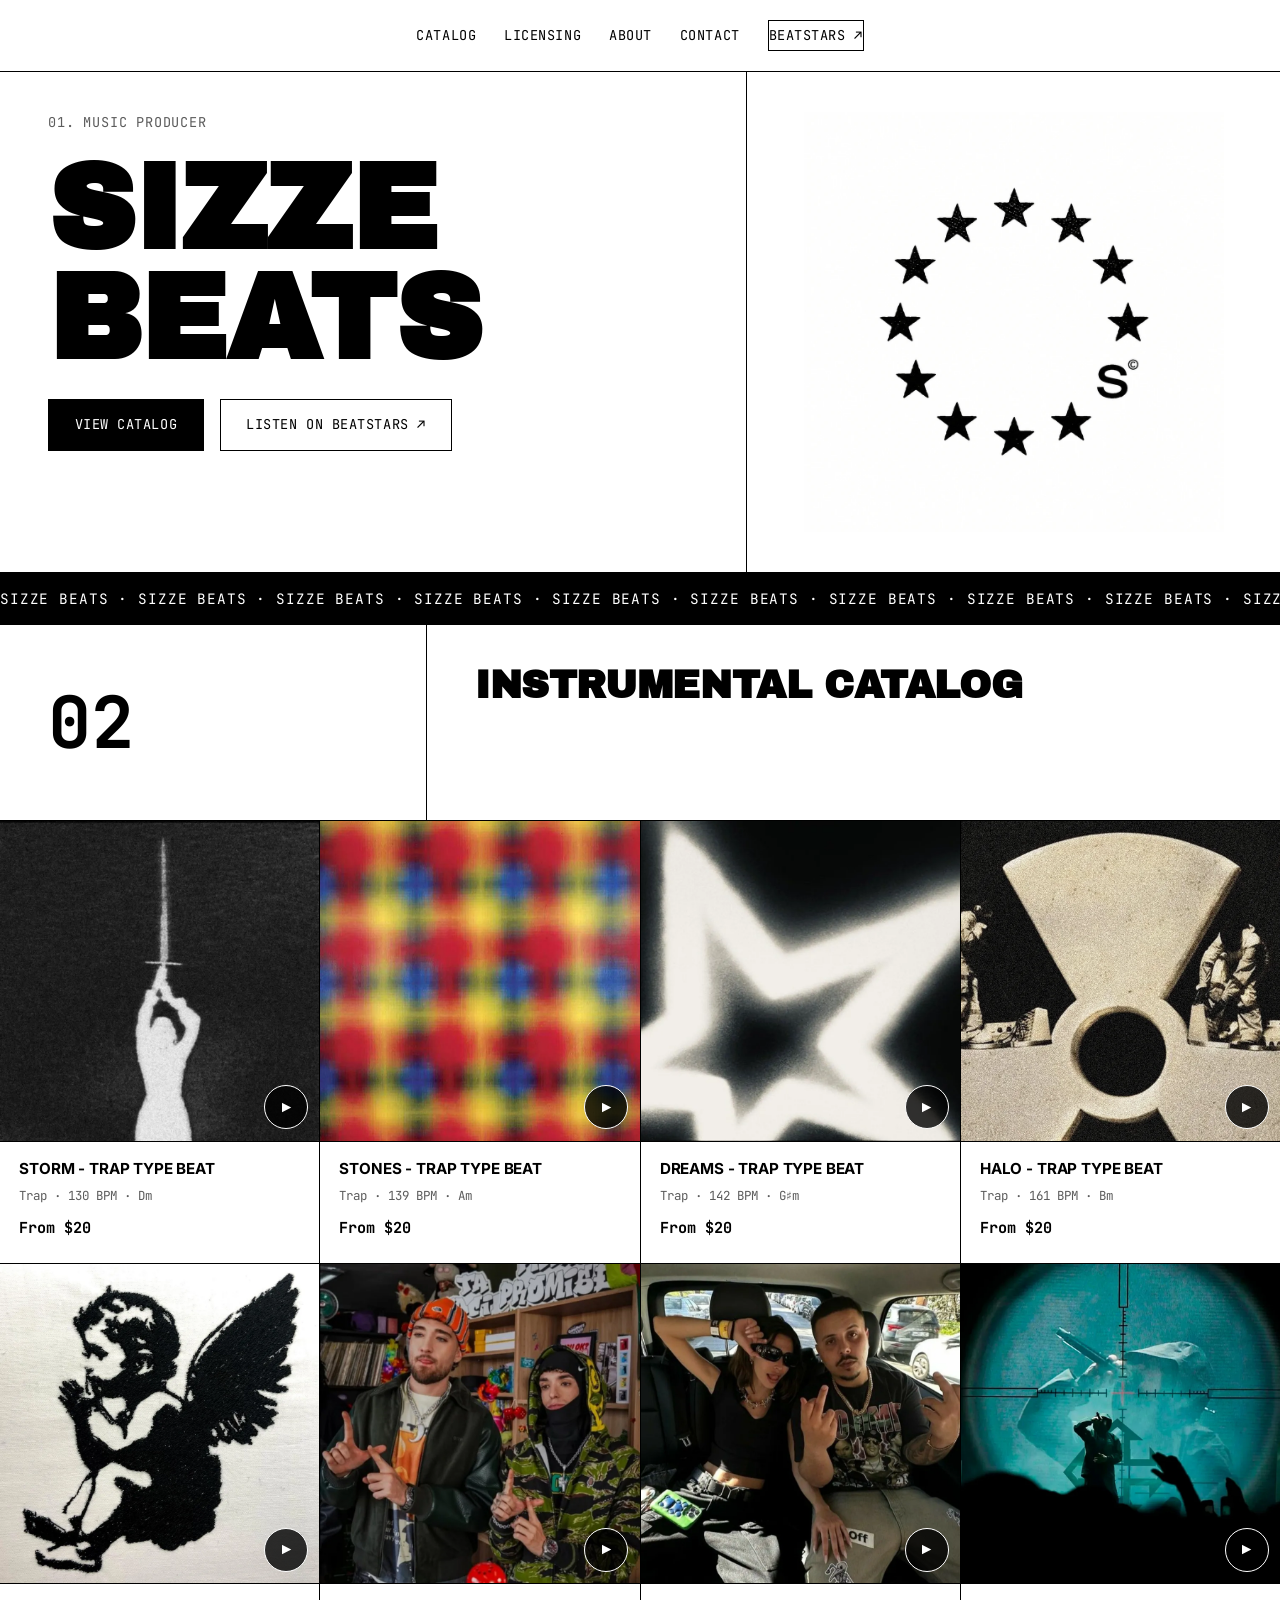
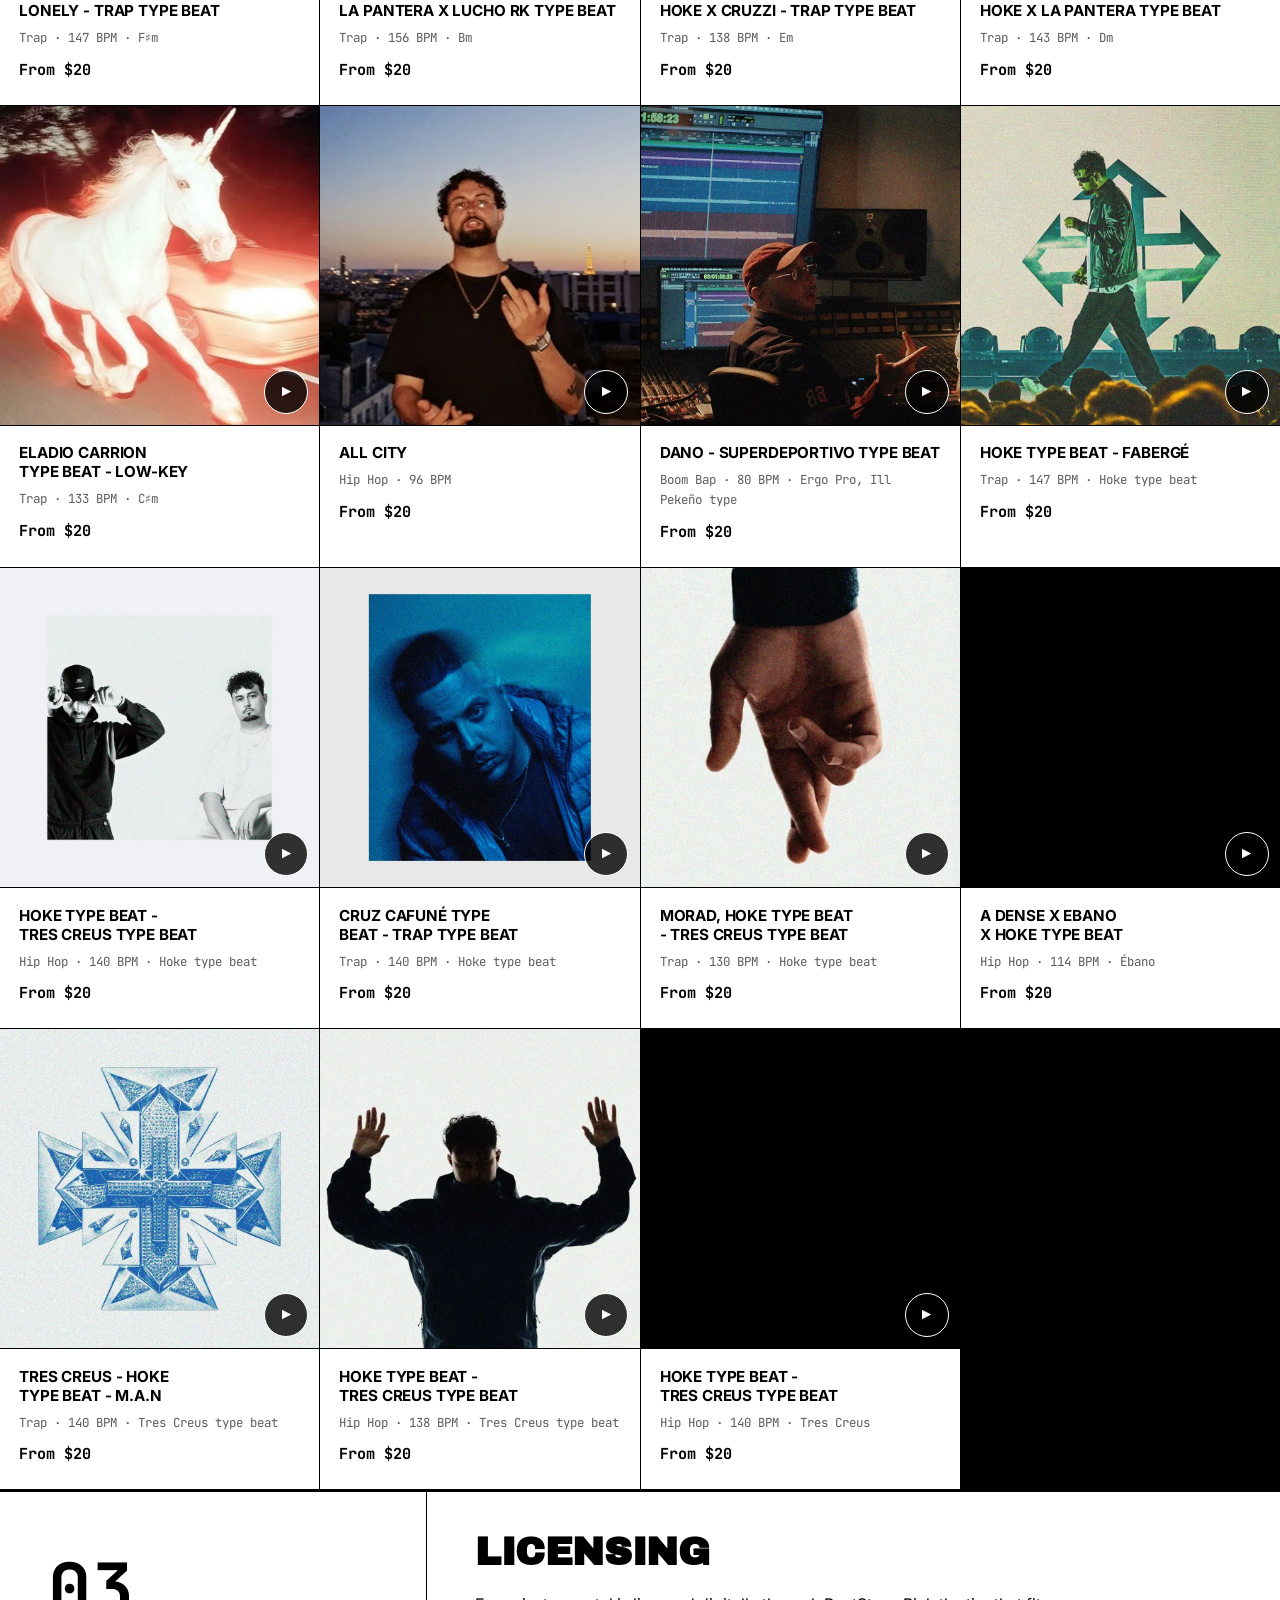
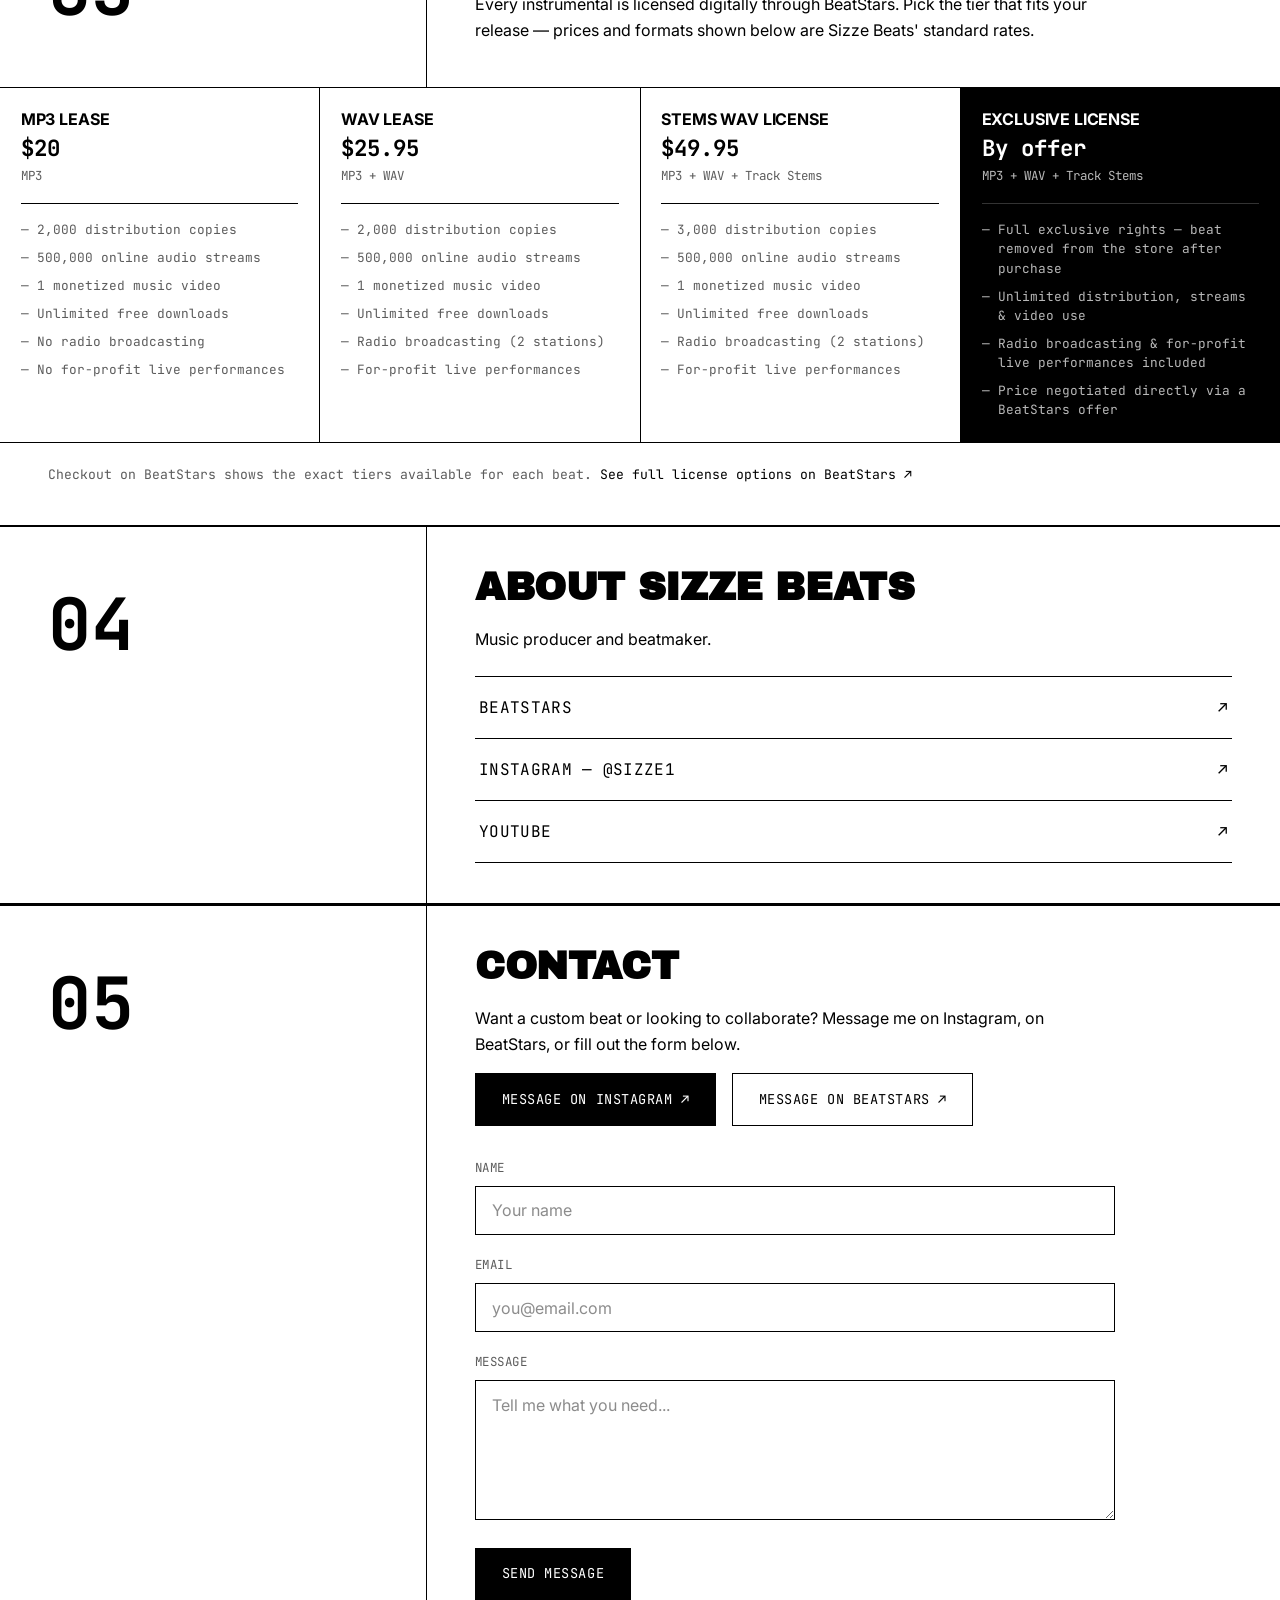
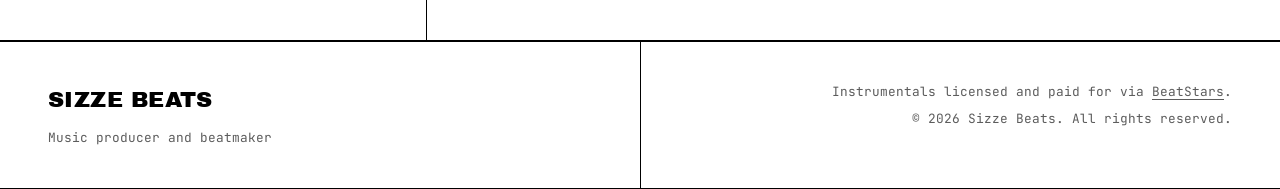
==== index.html @ 509e3f49 "Renombra el beat Olympic a LONELY y actualiza su portada y tags Co-Authored-By: Claude Sonnet 5 <nor" ====
<!doctype html>
<html lang="en">
<head>
<meta charset="utf-8">
<meta name="viewport" content="width=device-width, initial-scale=1">
<title>Sizze Beats - Music Producer & Beatmaker | Trap & Hip Hop Instrumentals</title>
<meta name="description" content="Sizze Beats is a music producer and beatmaker. Listen to and buy original trap, hip hop and boom bap instrumentals (type beats), with MP3, WAV, Stems Wav and Exclusive licenses.">
<link rel="canonical" href="https://sizzebeats.com/">
<meta name="robots" content="index, follow">
<meta name="author" content="Sizze Beats">
<meta name="theme-color" content="#ffffff">

<!-- Open Graph -->
<meta property="og:type" content="website">
<meta property="og:site_name" content="Sizze Beats">
<meta property="og:title" content="Sizze Beats - Music Producer & Beatmaker">
<meta property="og:description" content="Trap, hip hop and boom bap instrumentals (type beats) made by Sizze Beats. Listen and buy your license on BeatStars.">
<meta property="og:url" content="https://sizzebeats.com/">
<meta property="og:image" content="https://sizzebeats.com/assets/img/og-image.webp">
<meta property="og:image:width" content="1200">
<meta property="og:image:height" content="630">
<meta property="og:image:alt" content="Sizze Beats logo">
<meta property="og:locale" content="en_US">

<!-- Twitter -->
<meta name="twitter:card" content="summary_large_image">
<meta name="twitter:title" content="Sizze Beats - Music Producer & Beatmaker">
<meta name="twitter:description" content="Trap, hip hop and boom bap instrumentals. Listen and buy on BeatStars.">
<meta name="twitter:image" content="https://sizzebeats.com/assets/img/og-image.webp">
<meta name="twitter:image:alt" content="Sizze Beats logo">

<!-- Icons -->
<link rel="icon" href="/favicon.ico" sizes="48x48">
<link rel="icon" href="assets/img/favicon-32.png" sizes="32x32" type="image/png">
<link rel="icon" href="assets/img/favicon-16.png" sizes="16x16" type="image/png">
<link rel="apple-touch-icon" href="assets/img/apple-touch-icon.png">
<link rel="manifest" href="site.webmanifest">

<!-- Preload hero-critical assets -->
<link rel="preload" as="image" href="assets/img/logo.webp" fetchpriority="high">
<link rel="preconnect" href="https://fonts.googleapis.com">
<link rel="preconnect" href="https://fonts.gstatic.com" crossorigin>
<link rel="stylesheet" href="https://fonts.googleapis.com/css2?family=Archivo+Black&family=Inter:wght@400;500;600;700&family=JetBrains+Mono:wght@400;500;700&display=swap">

<link rel="stylesheet" href="styles.css?v=20260913c">

<!-- Structured data: entity (MusicGroup) -->
<script type="application/ld+json">
{
  "@context": "https://schema.org",
  "@type": "MusicGroup",
  "@id": "https://sizzebeats.com/#brand",
  "name": "Sizze Beats",
  "alternateName": "SIZZE BEATS",
  "url": "https://sizzebeats.com/",
  "logo": "https://sizzebeats.com/assets/img/logo.webp",
  "image": "https://sizzebeats.com/assets/img/og-image.webp",
  "genre": ["Trap", "Hip Hop", "Boom Bap"],
  "inLanguage": "en",
  "description": "Sizze Beats is a music producer and beatmaker who creates trap, hip hop and boom bap instrumentals for artists and singers.",
  "sameAs": [
    "https://www.beatstars.com/sizzebeatz",
    "https://www.instagram.com/sizze1",
    "https://www.youtube.com/@sizzebeats"
  ]
}
</script>

<!-- Structured data: catalog of beats -->
<script type="application/ld+json">
{
  "@context": "https://schema.org",
  "@type": "ItemList",
  "name": "Sizze Beats instrumental catalog",
  "itemListElement": [
    { "@type": "ListItem", "position": 1, "item": {
      "@type": "Product", "name": "STORM - Trap Type Beat",
      "url": "https://www.beatstars.com/beat/storm-trap-type-beat-26252599",
      "image": "https://sizzebeats.com/assets/img/20-storm.webp",
      "brand": { "@type": "Brand", "name": "Sizze Beats" },
      "category": "Trap instrumental (type beat)",
      "offers": { "@type": "Offer", "price": "20", "priceCurrency": "USD", "availability": "https://schema.org/InStock", "url": "https://www.beatstars.com/beat/storm-trap-type-beat-26252599" }
    }},
    { "@type": "ListItem", "position": 2, "item": {
      "@type": "Product", "name": "STONES - Trap Type Beat",
      "url": "https://www.beatstars.com/beat/stones-trap-type-beat-26252576",
      "image": "https://sizzebeats.com/assets/img/19-stones.webp",
      "brand": { "@type": "Brand", "name": "Sizze Beats" },
      "category": "Trap instrumental (type beat)",
      "offers": { "@type": "Offer", "price": "20", "priceCurrency": "USD", "availability": "https://schema.org/InStock", "url": "https://www.beatstars.com/beat/stones-trap-type-beat-26252576" }
    }},
    { "@type": "ListItem", "position": 3, "item": {
      "@type": "Product", "name": "DREAMS - Trap Type Beat",
      "url": "https://www.beatstars.com/beat/dreams-trap-type-beat-26238528",
      "image": "https://sizzebeats.com/assets/img/18-dreams.webp",
      "brand": { "@type": "Brand", "name": "Sizze Beats" },
      "category": "Trap instrumental (type beat)",
      "offers": { "@type": "Offer", "price": "20", "priceCurrency": "USD", "availability": "https://schema.org/InStock", "url": "https://www.beatstars.com/beat/dreams-trap-type-beat-26238528" }
    }},
    { "@type": "ListItem", "position": 4, "item": {
      "@type": "Product", "name": "HALO - Trap Type Beat",
      "url": "https://www.beatstars.com/beat/halo-trap-type-beat-26236461",
      "image": "https://sizzebeats.com/assets/img/16-halo.webp",
      "brand": { "@type": "Brand", "name": "Sizze Beats" },
      "category": "Trap instrumental (type beat)",
      "offers": { "@type": "Offer", "price": "20", "priceCurrency": "USD", "availability": "https://schema.org/InStock", "url": "https://www.beatstars.com/beat/halo-trap-type-beat-26236461" }
    }},
    { "@type": "ListItem", "position": 5, "item": {
      "@type": "Product", "name": "LONELY - Trap Type Beat",
      "url": "https://www.beatstars.com/beat/lonely-trap-type-beat-26233287",
      "image": "https://sizzebeats.com/assets/img/17-lonely.webp",
      "brand": { "@type": "Brand", "name": "Sizze Beats" },
      "category": "Trap instrumental (type beat)",
      "offers": { "@type": "Offer", "price": "20", "priceCurrency": "USD", "availability": "https://schema.org/InStock", "url": "https://www.beatstars.com/beat/lonely-trap-type-beat-26233287" }
    }},
    { "@type": "ListItem", "position": 6, "item": {
      "@type": "Product", "name": "La Pantera x Lucho RK Type Beat",
      "url": "https://www.beatstars.com/beat/la-pantera-x-lucho-rk-type-beat-26232632",
      "image": "https://sizzebeats.com/assets/img/15-la-pantera-lucho-rk.webp",
      "brand": { "@type": "Brand", "name": "Sizze Beats" },
      "category": "Trap instrumental (type beat)",
      "offers": { "@type": "Offer", "price": "20", "priceCurrency": "USD", "availability": "https://schema.org/InStock", "url": "https://www.beatstars.com/beat/la-pantera-x-lucho-rk-type-beat-26232632" }
    }},
    { "@type": "ListItem", "position": 7, "item": {
      "@type": "Product", "name": "Hoke x Cruzzi - Trap Type Beat",
      "url": "https://www.beatstars.com/beat/hoke-x-cruzzi-trap-type-beat-26226217",
      "image": "https://sizzebeats.com/assets/img/14-hoke-cruzzi.webp",
      "brand": { "@type": "Brand", "name": "Sizze Beats" },
      "category": "Trap instrumental (type beat)",
      "offers": { "@type": "Offer", "price": "20", "priceCurrency": "USD", "availability": "https://schema.org/InStock", "url": "https://www.beatstars.com/beat/hoke-x-cruzzi-trap-type-beat-26226217" }
    }},
    { "@type": "ListItem", "position": 8, "item": {
      "@type": "Product", "name": "Hoke x La Pantera Type Beat",
      "url": "https://www.beatstars.com/beat/hoke-x-la-pantera-type-beat-26221655",
      "image": "https://sizzebeats.com/assets/img/13-hoke-la-pantera.webp",
      "brand": { "@type": "Brand", "name": "Sizze Beats" },
      "category": "Trap instrumental (type beat)",
      "offers": { "@type": "Offer", "price": "20", "priceCurrency": "USD", "availability": "https://schema.org/InStock", "url": "https://www.beatstars.com/beat/hoke-x-la-pantera-type-beat-26221655" }
    }},
    { "@type": "ListItem", "position": 9, "item": {
      "@type": "Product", "name": "ELADIO CARRION TYPE BEAT - Low-Key",
      "url": "https://www.beatstars.com/beat/eladio-carrion-type-beat-low-key-26215294",
      "image": "https://sizzebeats.com/assets/img/01-eladio-carrion-low-key.webp",
      "brand": { "@type": "Brand", "name": "Sizze Beats" },
      "category": "Trap instrumental (type beat)",
      "offers": { "@type": "Offer", "price": "20", "priceCurrency": "USD", "availability": "https://schema.org/InStock", "url": "https://www.beatstars.com/beat/eladio-carrion-type-beat-low-key-26215294" }
    }},
    { "@type": "ListItem", "position": 10, "item": {
      "@type": "Product", "name": "ALL CITY",
      "url": "https://www.beatstars.com/beat/all-city-26210075",
      "image": "https://sizzebeats.com/assets/img/02-all-city.webp",
      "brand": { "@type": "Brand", "name": "Sizze Beats" },
      "category": "Hip hop instrumental (type beat)",
      "offers": { "@type": "Offer", "price": "20", "priceCurrency": "USD", "availability": "https://schema.org/InStock", "url": "https://www.beatstars.com/beat/all-city-26210075" }
    }},
    { "@type": "ListItem", "position": 11, "item": {
      "@type": "Product", "name": "DANO - SUPERDEPORTIVO TYPE BEAT - Ergo Pro, Ill Pekeño Type",
      "url": "https://www.beatstars.com/beat/dano-superdeportivo-type-beat-ergo-pro-ill-pekeno-type-21997369",
      "image": "https://sizzebeats.com/assets/img/04-dano-superdeportivo.webp",
      "brand": { "@type": "Brand", "name": "Sizze Beats" },
      "category": "Boom bap instrumental (type beat)",
      "offers": { "@type": "Offer", "price": "20", "priceCurrency": "USD", "availability": "https://schema.org/InStock", "url": "https://www.beatstars.com/beat/dano-superdeportivo-type-beat-ergo-pro-ill-pekeno-type-21997369" }
    }},
    { "@type": "ListItem", "position": 12, "item": {
      "@type": "Product", "name": "Hoke Type Beat - Fabergé",
      "url": "https://www.beatstars.com/beat/hoke-type-beat-faberge-21961657",
      "image": "https://sizzebeats.com/assets/img/05-hoke-faberge.webp",
      "brand": { "@type": "Brand", "name": "Sizze Beats" },
      "category": "Trap instrumental (type beat)",
      "offers": { "@type": "Offer", "price": "20", "priceCurrency": "USD", "availability": "https://schema.org/InStock", "url": "https://www.beatstars.com/beat/hoke-type-beat-faberge-21961657" }
    }},
    { "@type": "ListItem", "position": 13, "item": {
      "@type": "Product", "name": "HOKE TYPE BEAT - TRES CREUS TYPE BEAT",
      "url": "https://www.beatstars.com/beat/hoke-type-beat-tres-creus-type-beat-21744253",
      "image": "https://sizzebeats.com/assets/img/06-hoke-tres-creus-21744253.webp",
      "brand": { "@type": "Brand", "name": "Sizze Beats" },
      "category": "Hip hop instrumental (type beat)",
      "offers": { "@type": "Offer", "price": "20", "priceCurrency": "USD", "availability": "https://schema.org/InStock", "url": "https://www.beatstars.com/beat/hoke-type-beat-tres-creus-type-beat-21744253" }
    }},
    { "@type": "ListItem", "position": 14, "item": {
      "@type": "Product", "name": "CRUZ CAFUNÉ TYPE BEAT - TRAP TYPE BEAT",
      "url": "https://www.beatstars.com/beat/cruz-cafune-type-beat-trap-type-beat-21730112",
      "image": "https://sizzebeats.com/assets/img/07-cruz-cafune.webp",
      "brand": { "@type": "Brand", "name": "Sizze Beats" },
      "category": "Trap instrumental (type beat)",
      "offers": { "@type": "Offer", "price": "20", "priceCurrency": "USD", "availability": "https://schema.org/InStock", "url": "https://www.beatstars.com/beat/cruz-cafune-type-beat-trap-type-beat-21730112" }
    }},
    { "@type": "ListItem", "position": 15, "item": {
      "@type": "Product", "name": "MORAD, HOKE TYPE BEAT - TRES CREUS TYPE BEAT",
      "url": "https://www.beatstars.com/beat/morad-hoke-type-beat-tres-creus-type-beat-21550206",
      "image": "https://sizzebeats.com/assets/img/08-morad-hoke.webp",
      "brand": { "@type": "Brand", "name": "Sizze Beats" },
      "category": "Trap instrumental (type beat)",
      "offers": { "@type": "Offer", "price": "20", "priceCurrency": "USD", "availability": "https://schema.org/InStock", "url": "https://www.beatstars.com/beat/morad-hoke-type-beat-tres-creus-type-beat-21550206" }
    }},
    { "@type": "ListItem", "position": 16, "item": {
      "@type": "Product", "name": "A Dense x Ebano x Hoke Type Beat",
      "url": "https://www.beatstars.com/beat/a-dense-x-ebano-x-hoke-type-beat-21249584",
      "image": "https://sizzebeats.com/assets/img/09-a-dense-ebano-hoke.webp",
      "brand": { "@type": "Brand", "name": "Sizze Beats" },
      "category": "Hip hop instrumental (type beat)",
      "offers": { "@type": "Offer", "price": "20", "priceCurrency": "USD", "availability": "https://schema.org/InStock", "url": "https://www.beatstars.com/beat/a-dense-x-ebano-x-hoke-type-beat-21249584" }
    }},
    { "@type": "ListItem", "position": 17, "item": {
      "@type": "Product", "name": "TRES CREUS - HOKE TYPE BEAT - M.A.N",
      "url": "https://www.beatstars.com/beat/tres-creus-hoke-type-beat-m-a-n-21190408",
      "image": "https://sizzebeats.com/assets/img/10-tres-creus-man.webp",
      "brand": { "@type": "Brand", "name": "Sizze Beats" },
      "category": "Trap instrumental (type beat)",
      "offers": { "@type": "Offer", "price": "20", "priceCurrency": "USD", "availability": "https://schema.org/InStock", "url": "https://www.beatstars.com/beat/tres-creus-hoke-type-beat-m-a-n-21190408" }
    }},
    { "@type": "ListItem", "position": 18, "item": {
      "@type": "Product", "name": "HOKE TYPE BEAT - Tres Creus Type Beat",
      "url": "https://www.beatstars.com/beat/hoke-type-beat-tres-creus-type-beat-21051591",
      "image": "https://sizzebeats.com/assets/img/11-hoke-tres-creus-21051591.webp",
      "brand": { "@type": "Brand", "name": "Sizze Beats" },
      "category": "Hip hop instrumental (type beat)",
      "offers": { "@type": "Offer", "price": "20", "priceCurrency": "USD", "availability": "https://schema.org/InStock", "url": "https://www.beatstars.com/beat/hoke-type-beat-tres-creus-type-beat-21051591" }
    }},
    { "@type": "ListItem", "position": 19, "item": {
      "@type": "Product", "name": "HOKE TYPE BEAT- Tres Creus Type Beat",
      "url": "https://www.beatstars.com/beat/hoke-type-beat-tres-creus-type-beat-21029337",
      "image": "https://sizzebeats.com/assets/img/12-hoke-tres-creus-21029337.webp",
      "brand": { "@type": "Brand", "name": "Sizze Beats" },
      "category": "Hip hop instrumental (type beat)",
      "offers": { "@type": "Offer", "price": "20", "priceCurrency": "USD", "availability": "https://schema.org/InStock", "url": "https://www.beatstars.com/beat/hoke-type-beat-tres-creus-type-beat-21029337" }
    }}
  ]
}
</script>
</head>
<body>
<a class="skip-link" href="#contenido">Skip to content</a>

<header class="nav" data-nav>
  <nav class="nav-links" aria-label="Main navigation" data-nav-links>
    <a href="#catalogo">Catalog</a>
    <a href="#licensing">Licensing</a>
    <a href="#sobre-mi">About</a>
    <a href="#contacto">Contact</a>
    <a href="https://www.beatstars.com/sizzebeatz" target="_blank" rel="noopener" class="nav-cta">BeatStars ↗</a>
  </nav>
  <button type="button" class="nav-toggle" data-nav-toggle aria-expanded="false" aria-controls="mobile-menu">
    <span>Menu</span>
  </button>
</header>

<main id="contenido">

  <!-- ============ HERO ============ -->
  <section class="hero" id="top">
    <div class="grid-12">
      <div class="col-span-7 hero-main">
        <p class="kicker">01. Music Producer</p>
        <h1 class="hero-title">SIZZE<br>BEATS</h1>
        <div class="hero-actions">
          <a href="#catalogo" class="btn btn-primary">View catalog</a>
          <a href="https://www.beatstars.com/sizzebeatz" target="_blank" rel="noopener" class="btn btn-ghost">Listen on BeatStars ↗</a>
        </div>
      </div>
      <div class="col-span-5 hero-logo">
        <img src="assets/img/logo.webp" alt="Sizze Beats" width="1000" height="1000" fetchpriority="high">
      </div>
    </div>
  </section>

  <div class="marquee" aria-hidden="true">
    <div class="marquee-track">
      <span>SIZZE BEATS · SIZZE BEATS · SIZZE BEATS · SIZZE BEATS · SIZZE BEATS · SIZZE BEATS · SIZZE BEATS · SIZZE BEATS · SIZZE BEATS · SIZZE BEATS · SIZZE BEATS · SIZZE BEATS · SIZZE BEATS · SIZZE BEATS · SIZZE BEATS ·&nbsp;</span>
      <span>SIZZE BEATS · SIZZE BEATS · SIZZE BEATS · SIZZE BEATS · SIZZE BEATS · SIZZE BEATS · SIZZE BEATS · SIZZE BEATS · SIZZE BEATS · SIZZE BEATS · SIZZE BEATS · SIZZE BEATS · SIZZE BEATS · SIZZE BEATS · SIZZE BEATS ·&nbsp;</span>
    </div>
  </div>

  <!-- ============ CATALOG ============ -->
  <section class="section section-catalogo" id="catalogo">
    <div class="grid-12">
      <div class="col-span-4 section-index"><span>02</span></div>
      <div class="col-span-8 section-body reveal">
        <h2>Instrumental Catalog</h2>
      </div>
    </div>

    <div class="catalog-grid">

      <article class="beat-card" data-beat-id="26252599" data-beat-title="STORM - Trap Type Beat">
        <div class="beat-cover">
          <img src="assets/img/20-storm.webp" alt="Cover art for STORM - Trap Type Beat, by Sizze Beats" loading="lazy" decoding="async" width="900" height="900">
          <button type="button" class="beat-play" data-beat-play aria-pressed="false" aria-label="Play preview"><span class="beat-play-icon" aria-hidden="true">▶</span></button>
        </div>
        <a href="https://www.beatstars.com/beat/storm-trap-type-beat-26252599" target="_blank" rel="noopener" class="beat-meta">
          <h3>STORM - Trap Type Beat</h3>
          <p class="beat-tags">Trap · 130 BPM · Dm</p>
          <p class="beat-price">From $20</p>
        </a>
        <div class="beat-player" data-beat-player hidden></div>
      </article>

      <article class="beat-card" data-beat-id="26252576" data-beat-title="STONES - Trap Type Beat">
        <div class="beat-cover">
          <img src="assets/img/19-stones.webp" alt="Cover art for STONES - Trap Type Beat, by Sizze Beats" loading="lazy" decoding="async" width="900" height="900">
          <button type="button" class="beat-play" data-beat-play aria-pressed="false" aria-label="Play preview"><span class="beat-play-icon" aria-hidden="true">▶</span></button>
        </div>
        <a href="https://www.beatstars.com/beat/stones-trap-type-beat-26252576" target="_blank" rel="noopener" class="beat-meta">
          <h3>STONES - Trap Type Beat</h3>
          <p class="beat-tags">Trap · 139 BPM · Am</p>
          <p class="beat-price">From $20</p>
        </a>
        <div class="beat-player" data-beat-player hidden></div>
      </article>

      <article class="beat-card" data-beat-id="26238528" data-beat-title="DREAMS - Trap Type Beat">
        <div class="beat-cover">
          <img src="assets/img/18-dreams.webp" alt="Cover art for DREAMS - Trap Type Beat, by Sizze Beats" loading="lazy" decoding="async" width="900" height="900">
          <button type="button" class="beat-play" data-beat-play aria-pressed="false" aria-label="Play preview"><span class="beat-play-icon" aria-hidden="true">▶</span></button>
        </div>
        <a href="https://www.beatstars.com/beat/dreams-trap-type-beat-26238528" target="_blank" rel="noopener" class="beat-meta">
          <h3>DREAMS - Trap Type Beat</h3>
          <p class="beat-tags">Trap · 142 BPM · G♯m</p>
          <p class="beat-price">From $20</p>
        </a>
        <div class="beat-player" data-beat-player hidden></div>
      </article>

      <article class="beat-card" data-beat-id="26236461" data-beat-title="HALO - Trap Type Beat">
        <div class="beat-cover">
          <img src="assets/img/16-halo.webp" alt="Cover art for HALO - Trap Type Beat, by Sizze Beats" loading="lazy" decoding="async" width="900" height="900">
          <button type="button" class="beat-play" data-beat-play aria-pressed="false" aria-label="Play preview"><span class="beat-play-icon" aria-hidden="true">▶</span></button>
        </div>
        <a href="https://www.beatstars.com/beat/halo-trap-type-beat-26236461" target="_blank" rel="noopener" class="beat-meta">
          <h3>HALO - Trap Type Beat</h3>
          <p class="beat-tags">Trap · 161 BPM · Bm</p>
          <p class="beat-price">From $20</p>
        </a>
        <div class="beat-player" data-beat-player hidden></div>
      </article>

      <article class="beat-card" data-beat-id="26233287" data-beat-title="LONELY - Trap Type Beat">
        <div class="beat-cover">
          <img src="assets/img/17-lonely.webp" alt="Cover art for LONELY - Trap Type Beat, by Sizze Beats" loading="lazy" decoding="async" width="900" height="900">
          <button type="button" class="beat-play" data-beat-play aria-pressed="false" aria-label="Play preview"><span class="beat-play-icon" aria-hidden="true">▶</span></button>
        </div>
        <a href="https://www.beatstars.com/beat/lonely-trap-type-beat-26233287" target="_blank" rel="noopener" class="beat-meta">
          <h3>LONELY - Trap Type Beat</h3>
          <p class="beat-tags">Trap · 147 BPM · F♯m</p>
          <p class="beat-price">From $20</p>
        </a>
        <div class="beat-player" data-beat-player hidden></div>
      </article>

      <article class="beat-card" data-beat-id="26232632" data-beat-title="La Pantera x Lucho RK Type Beat">
        <div class="beat-cover">
          <img src="assets/img/15-la-pantera-lucho-rk.webp" alt="Cover art for La Pantera x Lucho RK Type Beat, by Sizze Beats" loading="lazy" decoding="async" width="900" height="900">
          <button type="button" class="beat-play" data-beat-play aria-pressed="false" aria-label="Play preview"><span class="beat-play-icon" aria-hidden="true">▶</span></button>
        </div>
        <a href="https://www.beatstars.com/beat/la-pantera-x-lucho-rk-type-beat-26232632" target="_blank" rel="noopener" class="beat-meta">
          <h3>La Pantera x Lucho RK Type Beat</h3>
          <p class="beat-tags">Trap · 156 BPM · Bm</p>
          <p class="beat-price">From $20</p>
        </a>
        <div class="beat-player" data-beat-player hidden></div>
      </article>

      <article class="beat-card" data-beat-id="26226217" data-beat-title="Hoke x Cruzzi - Trap Type Beat">
        <div class="beat-cover">
          <img src="assets/img/14-hoke-cruzzi.webp" alt="Cover art for Hoke x Cruzzi - Trap Type Beat, by Sizze Beats" loading="lazy" decoding="async" width="900" height="900">
          <button type="button" class="beat-play" data-beat-play aria-pressed="false" aria-label="Play preview"><span class="beat-play-icon" aria-hidden="true">▶</span></button>
        </div>
        <a href="https://www.beatstars.com/beat/hoke-x-cruzzi-trap-type-beat-26226217" target="_blank" rel="noopener" class="beat-meta">
          <h3>Hoke x Cruzzi - Trap Type Beat</h3>
          <p class="beat-tags">Trap · 138 BPM · Em</p>
          <p class="beat-price">From $20</p>
        </a>
        <div class="beat-player" data-beat-player hidden></div>
      </article>

      <article class="beat-card" data-beat-id="26221655" data-beat-title="Hoke x La Pantera Type Beat">
        <div class="beat-cover">
          <img src="assets/img/13-hoke-la-pantera.webp" alt="Cover art for Hoke x La Pantera Type Beat, by Sizze Beats" loading="lazy" decoding="async" width="900" height="900">
          <button type="button" class="beat-play" data-beat-play aria-pressed="false" aria-label="Play preview"><span class="beat-play-icon" aria-hidden="true">▶</span></button>
        </div>
        <a href="https://www.beatstars.com/beat/hoke-x-la-pantera-type-beat-26221655" target="_blank" rel="noopener" class="beat-meta">
          <h3>Hoke x La Pantera Type Beat</h3>
          <p class="beat-tags">Trap · 143 BPM · Dm</p>
          <p class="beat-price">From $20</p>
        </a>
        <div class="beat-player" data-beat-player hidden></div>
      </article>

      <article class="beat-card" data-beat-id="26215294" data-beat-title="ELADIO CARRION TYPE BEAT - Low-Key">
        <div class="beat-cover">
          <img src="assets/img/01-eladio-carrion-low-key.webp" alt="Cover art for ELADIO CARRION TYPE BEAT - Low-Key, by Sizze Beats" loading="lazy" decoding="async" width="900" height="900">
          <button type="button" class="beat-play" data-beat-play aria-pressed="false" aria-label="Play preview"><span class="beat-play-icon" aria-hidden="true">▶</span></button>
        </div>
        <a href="https://www.beatstars.com/beat/eladio-carrion-type-beat-low-key-26215294" target="_blank" rel="noopener" class="beat-meta">
          <h3>ELADIO CARRION TYPE BEAT - Low-Key</h3>
          <p class="beat-tags">Trap · 133 BPM · C♯m</p>
          <p class="beat-price">From $20</p>
        </a>
        <div class="beat-player" data-beat-player hidden></div>
      </article>

      <article class="beat-card" data-beat-id="26210075" data-beat-title="ALL CITY">
        <div class="beat-cover">
          <img src="assets/img/02-all-city.webp" alt="Cover art for ALL CITY, by Sizze Beats" loading="lazy" decoding="async" width="900" height="900">
          <button type="button" class="beat-play" data-beat-play aria-pressed="false" aria-label="Play preview"><span class="beat-play-icon" aria-hidden="true">▶</span></button>
        </div>
        <a href="https://www.beatstars.com/beat/all-city-26210075" target="_blank" rel="noopener" class="beat-meta">
          <h3>ALL CITY</h3>
          <p class="beat-tags">Hip Hop · 96 BPM</p>
          <p class="beat-price">From $20</p>
        </a>
        <div class="beat-player" data-beat-player hidden></div>
      </article>

      <article class="beat-card" data-beat-id="21997369" data-beat-title="DANO - SUPERDEPORTIVO TYPE BEAT">
        <div class="beat-cover">
          <img src="assets/img/04-dano-superdeportivo.webp" alt="Cover art for DANO - SUPERDEPORTIVO TYPE BEAT, by Sizze Beats" loading="lazy" decoding="async" width="900" height="900">
          <button type="button" class="beat-play" data-beat-play aria-pressed="false" aria-label="Play preview"><span class="beat-play-icon" aria-hidden="true">▶</span></button>
        </div>
        <a href="https://www.beatstars.com/beat/dano-superdeportivo-type-beat-ergo-pro-ill-pekeno-type-21997369" target="_blank" rel="noopener" class="beat-meta">
          <h3>DANO - SUPERDEPORTIVO TYPE BEAT</h3>
          <p class="beat-tags">Boom Bap · 80 BPM · Ergo Pro, Ill Pekeño type</p>
          <p class="beat-price">From $20</p>
        </a>
        <div class="beat-player" data-beat-player hidden></div>
      </article>

      <article class="beat-card" data-beat-id="21961657" data-beat-title="Hoke Type Beat - Fabergé">
        <div class="beat-cover">
          <img src="assets/img/05-hoke-faberge.webp" alt="Cover art for Hoke Type Beat - Fabergé, by Sizze Beats" loading="lazy" decoding="async" width="900" height="900">
          <button type="button" class="beat-play" data-beat-play aria-pressed="false" aria-label="Play preview"><span class="beat-play-icon" aria-hidden="true">▶</span></button>
        </div>
        <a href="https://www.beatstars.com/beat/hoke-type-beat-faberge-21961657" target="_blank" rel="noopener" class="beat-meta">
          <h3>Hoke Type Beat - Fabergé</h3>
          <p class="beat-tags">Trap · 147 BPM · Hoke type beat</p>
          <p class="beat-price">From $20</p>
        </a>
        <div class="beat-player" data-beat-player hidden></div>
      </article>

      <article class="beat-card" data-beat-id="21744253" data-beat-title="HOKE TYPE BEAT - TRES CREUS TYPE BEAT">
        <div class="beat-cover">
          <img src="assets/img/06-hoke-tres-creus-21744253.webp" alt="Cover art for HOKE TYPE BEAT - TRES CREUS TYPE BEAT, by Sizze Beats" loading="lazy" decoding="async" width="900" height="900">
          <button type="button" class="beat-play" data-beat-play aria-pressed="false" aria-label="Play preview"><span class="beat-play-icon" aria-hidden="true">▶</span></button>
        </div>
        <a href="https://www.beatstars.com/beat/hoke-type-beat-tres-creus-type-beat-21744253" target="_blank" rel="noopener" class="beat-meta">
          <h3>HOKE TYPE BEAT - TRES CREUS TYPE BEAT</h3>
          <p class="beat-tags">Hip Hop · 140 BPM · Hoke type beat</p>
          <p class="beat-price">From $20</p>
        </a>
        <div class="beat-player" data-beat-player hidden></div>
      </article>

      <article class="beat-card" data-beat-id="21730112" data-beat-title="CRUZ CAFUNÉ TYPE BEAT - TRAP TYPE BEAT">
        <div class="beat-cover">
          <img src="assets/img/07-cruz-cafune.webp" alt="Cover art for CRUZ CAFUNÉ TYPE BEAT - TRAP TYPE BEAT, by Sizze Beats" loading="lazy" decoding="async" width="900" height="900">
          <button type="button" class="beat-play" data-beat-play aria-pressed="false" aria-label="Play preview"><span class="beat-play-icon" aria-hidden="true">▶</span></button>
        </div>
        <a href="https://www.beatstars.com/beat/cruz-cafune-type-beat-trap-type-beat-21730112" target="_blank" rel="noopener" class="beat-meta">
          <h3>CRUZ CAFUNÉ TYPE BEAT - TRAP TYPE BEAT</h3>
          <p class="beat-tags">Trap · 140 BPM · Hoke type beat</p>
          <p class="beat-price">From $20</p>
        </a>
        <div class="beat-player" data-beat-player hidden></div>
      </article>

      <article class="beat-card" data-beat-id="21550206" data-beat-title="MORAD, HOKE TYPE BEAT - TRES CREUS TYPE BEAT">
        <div class="beat-cover">
          <img src="assets/img/08-morad-hoke.webp" alt="Cover art for MORAD, HOKE TYPE BEAT - TRES CREUS TYPE BEAT, by Sizze Beats" loading="lazy" decoding="async" width="900" height="900">
          <button type="button" class="beat-play" data-beat-play aria-pressed="false" aria-label="Play preview"><span class="beat-play-icon" aria-hidden="true">▶</span></button>
        </div>
        <a href="https://www.beatstars.com/beat/morad-hoke-type-beat-tres-creus-type-beat-21550206" target="_blank" rel="noopener" class="beat-meta">
          <h3>MORAD, HOKE TYPE BEAT - TRES CREUS TYPE BEAT</h3>
          <p class="beat-tags">Trap · 130 BPM · Hoke type beat</p>
          <p class="beat-price">From $20</p>
        </a>
        <div class="beat-player" data-beat-player hidden></div>
      </article>

      <article class="beat-card" data-beat-id="21249584" data-beat-title="A Dense x Ebano x Hoke Type Beat">
        <div class="beat-cover">
          <img src="assets/img/09-a-dense-ebano-hoke.webp" alt="Cover art for A Dense x Ebano x Hoke Type Beat, by Sizze Beats" loading="lazy" decoding="async" width="900" height="900">
          <button type="button" class="beat-play" data-beat-play aria-pressed="false" aria-label="Play preview"><span class="beat-play-icon" aria-hidden="true">▶</span></button>
        </div>
        <a href="https://www.beatstars.com/beat/a-dense-x-ebano-x-hoke-type-beat-21249584" target="_blank" rel="noopener" class="beat-meta">
          <h3>A Dense x Ebano x Hoke Type Beat</h3>
          <p class="beat-tags">Hip Hop · 114 BPM · Ébano</p>
          <p class="beat-price">From $20</p>
        </a>
        <div class="beat-player" data-beat-player hidden></div>
      </article>

      <article class="beat-card" data-beat-id="21190408" data-beat-title="TRES CREUS - HOKE TYPE BEAT - M.A.N">
        <div class="beat-cover">
          <img src="assets/img/10-tres-creus-man.webp" alt="Cover art for TRES CREUS - HOKE TYPE BEAT - M.A.N, by Sizze Beats" loading="lazy" decoding="async" width="900" height="900">
          <button type="button" class="beat-play" data-beat-play aria-pressed="false" aria-label="Play preview"><span class="beat-play-icon" aria-hidden="true">▶</span></button>
        </div>
        <a href="https://www.beatstars.com/beat/tres-creus-hoke-type-beat-m-a-n-21190408" target="_blank" rel="noopener" class="beat-meta">
          <h3>TRES CREUS - HOKE TYPE BEAT - M.A.N</h3>
          <p class="beat-tags">Trap · 140 BPM · Tres Creus type beat</p>
          <p class="beat-price">From $20</p>
        </a>
        <div class="beat-player" data-beat-player hidden></div>
      </article>

      <article class="beat-card" data-beat-id="21051591" data-beat-title="HOKE TYPE BEAT - Tres Creus Type Beat">
        <div class="beat-cover">
          <img src="assets/img/11-hoke-tres-creus-21051591.webp" alt="Cover art for HOKE TYPE BEAT - Tres Creus Type Beat, by Sizze Beats" loading="lazy" decoding="async" width="900" height="900">
          <button type="button" class="beat-play" data-beat-play aria-pressed="false" aria-label="Play preview"><span class="beat-play-icon" aria-hidden="true">▶</span></button>
        </div>
        <a href="https://www.beatstars.com/beat/hoke-type-beat-tres-creus-type-beat-21051591" target="_blank" rel="noopener" class="beat-meta">
          <h3>HOKE TYPE BEAT - Tres Creus Type Beat</h3>
          <p class="beat-tags">Hip Hop · 138 BPM · Tres Creus type beat</p>
          <p class="beat-price">From $20</p>
        </a>
        <div class="beat-player" data-beat-player hidden></div>
      </article>

      <article class="beat-card" data-beat-id="21029337" data-beat-title="HOKE TYPE BEAT - Tres Creus Type Beat">
        <div class="beat-cover">
          <img src="assets/img/12-hoke-tres-creus-21029337.webp" alt="Cover art for HOKE TYPE BEAT - Tres Creus Type Beat (version 2), by Sizze Beats" loading="lazy" decoding="async" width="900" height="900">
          <button type="button" class="beat-play" data-beat-play aria-pressed="false" aria-label="Play preview"><span class="beat-play-icon" aria-hidden="true">▶</span></button>
        </div>
        <a href="https://www.beatstars.com/beat/hoke-type-beat-tres-creus-type-beat-21029337" target="_blank" rel="noopener" class="beat-meta">
          <h3>HOKE TYPE BEAT - Tres Creus Type Beat</h3>
          <p class="beat-tags">Hip Hop · 140 BPM · Tres Creus</p>
          <p class="beat-price">From $20</p>
        </a>
        <div class="beat-player" data-beat-player hidden></div>
      </article>

    </div>
  </section>

  <!-- ============ LICENSING ============ -->
  <section class="section section-licensing" id="licensing">
    <div class="grid-12">
      <div class="col-span-4 section-index"><span>03</span></div>
      <div class="col-span-8 section-body reveal">
        <h2>Licensing</h2>
        <p>Every instrumental is licensed digitally through BeatStars. Pick the tier that fits your release — prices and formats shown below are Sizze Beats' standard rates.</p>
      </div>
    </div>

    <div class="license-grid">

      <article class="license-card">
        <h3>MP3 Lease</h3>
        <p class="license-price">$20</p>
        <p class="license-format">MP3</p>
        <ul class="license-terms">
          <li>2,000 distribution copies</li>
          <li>500,000 online audio streams</li>
          <li>1 monetized music video</li>
          <li>Unlimited free downloads</li>
          <li>No radio broadcasting</li>
          <li>No for-profit live performances</li>
        </ul>
      </article>

      <article class="license-card">
        <h3>WAV Lease</h3>
        <p class="license-price">$25.95</p>
        <p class="license-format">MP3 + WAV</p>
        <ul class="license-terms">
          <li>2,000 distribution copies</li>
          <li>500,000 online audio streams</li>
          <li>1 monetized music video</li>
          <li>Unlimited free downloads</li>
          <li>Radio broadcasting (2 stations)</li>
          <li>For-profit live performances</li>
        </ul>
      </article>

      <article class="license-card">
        <h3>Stems Wav License</h3>
        <p class="license-price">$49.95</p>
        <p class="license-format">MP3 + WAV + Track Stems</p>
        <ul class="license-terms">
          <li>3,000 distribution copies</li>
          <li>500,000 online audio streams</li>
          <li>1 monetized music video</li>
          <li>Unlimited free downloads</li>
          <li>Radio broadcasting (2 stations)</li>
          <li>For-profit live performances</li>
        </ul>
      </article>

      <article class="license-card license-card-exclusive">
        <h3>Exclusive License</h3>
        <p class="license-price">By offer</p>
        <p class="license-format">MP3 + WAV + Track Stems</p>
        <ul class="license-terms">
          <li>Full exclusive rights — beat removed from the store after purchase</li>
          <li>Unlimited distribution, streams &amp; video use</li>
          <li>Radio broadcasting &amp; for-profit live performances included</li>
          <li>Price negotiated directly via a BeatStars offer</li>
        </ul>
      </article>

    </div>

    <p class="license-footnote">Checkout on BeatStars shows the exact tiers available for each beat. <a href="https://www.beatstars.com/sizzebeatz" target="_blank" rel="noopener">See full license options on BeatStars ↗</a></p>
  </section>

  <!-- ============ ABOUT ============ -->
  <section class="section" id="sobre-mi">
    <div class="grid-12">
      <div class="col-span-4 section-index"><span>04</span></div>
      <div class="col-span-8 section-body reveal">
        <h2>About Sizze Beats</h2>
        <p>Music producer and beatmaker.</p>

        <div class="social-rows">
          <a href="https://www.beatstars.com/sizzebeatz" target="_blank" rel="noopener" class="social-row">
            <span>BeatStars</span><span class="social-row-arrow">↗</span>
          </a>
          <a href="https://www.instagram.com/sizze1" target="_blank" rel="noopener" class="social-row">
            <span>Instagram — @sizze1</span><span class="social-row-arrow">↗</span>
          </a>
          <a href="https://www.youtube.com/@sizzebeats" target="_blank" rel="noopener" class="social-row">
            <span>YouTube</span><span class="social-row-arrow">↗</span>
          </a>
        </div>
      </div>
    </div>
  </section>

  <!-- ============ CONTACT ============ -->
  <section class="section" id="contacto">
    <div class="grid-12">
      <div class="col-span-4 section-index"><span>05</span></div>
      <div class="col-span-8 section-body reveal">
        <h2>Contact</h2>
        <p>Want a custom beat or looking to collaborate? Message me on Instagram, on BeatStars, or fill out the form below.</p>
        <div class="hero-actions">
          <a href="https://www.instagram.com/sizze1" target="_blank" rel="noopener" class="btn btn-primary">Message on Instagram ↗</a>
          <a href="https://www.beatstars.com/sizzebeatz" target="_blank" rel="noopener" class="btn btn-ghost">Message on BeatStars ↗</a>
        </div>

        <form class="contact-form" data-contact-form action="https://formsubmit.co/sizzecontact@gmail.com" method="POST">
          <input type="hidden" name="_subject" value="New message from sizzebeats.com">
          <input type="hidden" name="_template" value="table">
          <input type="hidden" name="_captcha" value="false">
          <input type="hidden" name="_next" value="gracias.html">
          <input type="text" name="_honey" class="hp-field" tabindex="-1" autocomplete="off" aria-hidden="true">

          <div class="form-row">
            <label for="contact-name">Name</label>
            <input type="text" id="contact-name" name="Name" placeholder="Your name" required>
          </div>
          <div class="form-row">
            <label for="contact-email">Email</label>
            <input type="email" id="contact-email" name="Email" placeholder="you@email.com" required>
          </div>
          <div class="form-row">
            <label for="contact-message">Message</label>
            <textarea id="contact-message" name="Message" placeholder="Tell me what you need..." required></textarea>
          </div>
          <button type="submit">Send message</button>
        </form>
        <p class="form-status" data-form-status hidden aria-live="polite"></p>
      </div>
    </div>
  </section>

</main>

<footer class="footer">
  <div class="grid-12">
    <div class="col-span-6 footer-brand">
      <span>SIZZE BEATS</span>
      <p>Music producer and beatmaker</p>
    </div>
    <div class="col-span-6 footer-meta">
      <p>Instrumentals licensed and paid for via <a href="https://www.beatstars.com/sizzebeatz" target="_blank" rel="noopener">BeatStars</a>.</p>
      <p>© 2026 Sizze Beats. All rights reserved.</p>
    </div>
  </div>
</footer>

<script defer src="lib/manifest.js"></script>
<script defer src="main.js?v=20260913"></script>
</body>
</html>
---- styles.css ----
/* =============================================================
   1. Tokens
   ============================================================= */
:root {
  --bg:      #ffffff;
  --ink:     #000000;
  --mute:    #5c5c5c;
  --line:    #000000;
  --line-soft: rgba(0,0,0,.14);

  --display: "Archivo Black", "Inter", sans-serif;
  --sans:    "Inter", -apple-system, BlinkMacSystemFont, "Segoe UI", system-ui, sans-serif;
  --mono:    "JetBrains Mono", "Courier New", monospace;

  --ease-out: cubic-bezier(0.16, 1, 0.3, 1);
  --nav-h: 72px;
}

/* =============================================================
   2. Reset & base
   ============================================================= */
*, *::before, *::after { box-sizing: border-box; margin: 0; }
html {
  -webkit-text-size-adjust: 100%;
  tab-size: 2;
  scroll-behavior: smooth;
  scroll-padding-top: var(--nav-h);
}
@media (prefers-reduced-motion: reduce) { html { scroll-behavior: auto; } }

body {
  background: var(--bg);
  color: var(--ink);
  font-family: var(--sans);
  font-size: 16px;
  line-height: 1.6;
  -webkit-font-smoothing: antialiased;
  -moz-osx-font-smoothing: grayscale;
  text-rendering: optimizeLegibility;
  overflow-x: clip;
  overscroll-behavior-y: none;
}
img, svg, video { display: block; max-width: 100%; }
img { height: auto; }
button { font: inherit; color: inherit; cursor: pointer; border: 0; background: none; }
a { color: inherit; text-decoration: none; }
p { text-wrap: pretty; }
h1, h2, h3, h4 { text-wrap: balance; line-height: 1.05; letter-spacing: -0.01em; }
ul { list-style: none; padding: 0; }
::selection { background: var(--ink); color: var(--bg); }

:focus-visible {
  outline: 2px solid var(--ink);
  outline-offset: 3px;
}

.skip-link {
  position: fixed; top: -100px; left: 1rem;
  padding: .6rem 1rem; background: var(--ink); color: var(--bg);
  z-index: 9999; font-weight: 600; font-family: var(--mono); font-size: .85rem;
}
.skip-link:focus { top: 1rem; }

/* =============================================================
   3. Layout utilities — brutalist grid
   ============================================================= */
.grid-12 {
  display: grid;
  grid-template-columns: repeat(12, 1fr);
  gap: 1px;
  background: var(--line);
  border-top: 1px solid var(--line);
  border-bottom: 1px solid var(--line);
}
.grid-12 > * { background: var(--bg); padding: 2.5rem clamp(1.25rem, 4vw, 3rem); }
.col-span-12 { grid-column: span 12; }
.col-span-4 { grid-column: span 12; }
.col-span-5 { grid-column: span 12; }
.col-span-6 { grid-column: span 12; }
.col-span-7 { grid-column: span 12; }
.col-span-8 { grid-column: span 12; }
@media (min-width: 960px) {
  .col-span-4 { grid-column: span 4; }
  .col-span-5 { grid-column: span 5; }
  .col-span-6 { grid-column: span 6; }
  .col-span-7 { grid-column: span 7; }
  .col-span-8 { grid-column: span 8; }
}

.section { border-bottom: 1px solid var(--line); }
.section-index {
  font-family: var(--mono);
  font-size: clamp(2.5rem, 6vw, 4.5rem);
  font-weight: 700;
  color: var(--ink);
  display: flex;
  align-items: flex-start;
}
.section-body h2 {
  font-family: var(--display);
  font-size: clamp(1.6rem, 3.4vw, 2.4rem);
  margin-bottom: 1.25rem;
  text-transform: uppercase;
}
.section-body p { max-width: 62ch; color: var(--ink); margin-bottom: 1rem; }
.section-body p:last-child { margin-bottom: 0; }
.section-body p strong { font-weight: 700; }

/* reveal-on-scroll (functional, not gated by reduced-motion) */
.reveal { opacity: 0; transform: translateY(24px); transition: opacity .6s var(--ease-out), transform .6s var(--ease-out); }
.reveal.is-visible { opacity: 1; transform: none; }

/* =============================================================
   4. Nav
   ============================================================= */
.nav {
  position: sticky; top: 0; z-index: 100;
  height: var(--nav-h);
  display: flex; align-items: center; justify-content: flex-end;
  padding: 0 clamp(1.25rem, 4vw, 3rem);
  background: var(--bg);
  border-bottom: 1px solid var(--line);
}
@media (min-width: 720px) { .nav { justify-content: center; } }
.nav-links { display: none; align-items: center; gap: 1.75rem; font-family: var(--mono); font-size: .85rem; text-transform: uppercase; letter-spacing: .04em; }
@media (min-width: 720px) { .nav-links { display: flex; } }

.nav-toggle {
  display: flex; align-items: center; gap: .4rem;
  font-family: var(--mono); font-size: .8rem; text-transform: uppercase; letter-spacing: .04em;
  border: 1px solid var(--line); padding: .5rem .8rem;
}
.nav-toggle::before { content: "☰"; }
.nav-toggle[aria-expanded="true"]::before { content: "✕"; }
@media (min-width: 720px) { .nav-toggle { display: none; } }

.nav-links a { position: relative; padding: .25rem 0; }
.nav-links a:not(.nav-cta)::after {
  content: ""; position: absolute; left: 0; right: 100%; bottom: 0; height: 2px; background: var(--ink);
  transition: right .3s var(--ease-out);
}
.nav-links a:not(.nav-cta):hover::after { right: 0; }
.nav-cta { border: 1px solid var(--line); padding: .5rem .9rem; transition: background .2s var(--ease-out), color .2s var(--ease-out); }
.nav-cta:hover { background: var(--ink); color: var(--bg); }

@media (max-width: 719.98px) {
  .nav-links {
    display: flex;
    flex-direction: column;
    align-items: stretch;
    gap: 0;
    position: fixed;
    top: var(--nav-h); left: 0; right: 0;
    background: var(--bg);
    border-bottom: 1px solid var(--line);
    max-height: 0;
    overflow: hidden;
    transition: max-height .3s var(--ease-out);
  }
  .nav-links.is-open { max-height: 60vh; }
  .nav-links a { padding: 1rem clamp(1.25rem, 4vw, 3rem) !important; border-top: 1px solid var(--line-soft); }
  .nav-links a:first-child { border-top: 0; }
  .nav-links a.nav-cta { border: 0; border-top: 1px solid var(--line-soft); }
}

/* =============================================================
   5. Hero
   ============================================================= */
.hero .grid-12 { border-top: 0; }
.kicker {
  font-family: var(--mono); font-size: .85rem; text-transform: uppercase; letter-spacing: .06em;
  color: var(--mute); margin-bottom: 1.25rem;
}
.hero-title {
  font-family: var(--display);
  font-size: clamp(3rem, 11vw, 7.5rem);
  line-height: .92;
  text-transform: uppercase;
  margin-bottom: 1.5rem;
}
.hero-actions { display: flex; flex-wrap: wrap; gap: 1rem; margin-top: .5rem; }

.hero-logo { display: flex; align-items: center; justify-content: center; }
.hero-logo img { width: 100%; max-width: 420px; height: auto; }
@media (max-width: 959.98px) { .hero-logo img { max-width: 240px; margin-top: 1rem; } }

.btn {
  display: inline-flex; align-items: center; gap: .5rem;
  padding: .9rem 1.6rem;
  font-family: var(--mono); font-size: .85rem; text-transform: uppercase; letter-spacing: .04em;
  border: 1px solid var(--line);
  transition: background .2s var(--ease-out), color .2s var(--ease-out);
}
.btn-primary { background: var(--ink); color: var(--bg); }
.btn-primary:hover { background: var(--bg); color: var(--ink); }
.btn-ghost { background: var(--bg); color: var(--ink); }
.btn-ghost:hover { background: var(--ink); color: var(--bg); }

/* =============================================================
   6. Marquee
   ============================================================= */
.marquee {
  overflow: hidden;
  border-bottom: 1px solid var(--line);
  background: var(--ink);
  padding: .85rem 0;
}
.marquee-track {
  display: flex;
  width: max-content;
  animation: marquee 26s linear infinite;
}
.marquee-track span {
  font-family: var(--mono); font-size: .9rem; text-transform: uppercase; letter-spacing: .06em;
  color: var(--bg); white-space: nowrap;
}
@keyframes marquee { from { transform: translateX(0); } to { transform: translateX(-50%); } }
@media (prefers-reduced-motion: reduce) { .marquee-track { animation-duration: 60s; } }

/* =============================================================
   7. Catalog
   ============================================================= */
.section-catalogo .grid-12 { border-bottom: 0; }
.catalog-grid {
  display: grid;
  grid-template-columns: repeat(2, 1fr);
  gap: 1px;
  background: var(--line);
  border-top: 1px solid var(--line);
  border-bottom: 1px solid var(--line);
}
@media (min-width: 720px)  { .catalog-grid { grid-template-columns: repeat(3, 1fr); } }
@media (min-width: 1280px) { .catalog-grid { grid-template-columns: repeat(4, 1fr); } }

.beat-card { background: var(--bg); }
.beat-cover { position: relative; aspect-ratio: 1 / 1; overflow: hidden; background: var(--ink); }
.beat-cover img { width: 100%; height: 100%; object-fit: cover; transition: transform .5s var(--ease-out), filter .5s var(--ease-out); }
@media (hover: hover) and (pointer: fine) {
  .beat-card:hover .beat-cover img { transform: scale(1.06); filter: grayscale(1) contrast(1.1); }
}
.beat-card:has(.beat-meta:focus-visible) .beat-cover img { transform: scale(1.06); filter: grayscale(1) contrast(1.1); }

.beat-play {
  position: absolute; right: .7rem; bottom: .7rem; z-index: 2;
  width: 44px; height: 44px; border-radius: 50%;
  display: flex; align-items: center; justify-content: center;
  background: rgba(0,0,0,.8); color: var(--bg); border: 1px solid var(--bg);
  font-family: var(--mono); cursor: pointer;
  transition: background .25s var(--ease-out), color .25s var(--ease-out), transform .25s var(--ease-out);
}
.beat-play:hover, .beat-play:focus-visible, .beat-play.is-playing {
  background: var(--bg); color: var(--ink); border-color: var(--ink);
}
.beat-play:active { transform: scale(.92); }
.beat-play-icon { font-size: .95rem; line-height: 1; pointer-events: none; }

.beat-player { border-top: 1px solid var(--line); background: var(--ink); line-height: 0; }
.beat-player iframe { display: block; width: 100%; }

.beat-meta { display: block; padding: 1.1rem 1.2rem 1.4rem; border-top: 1px solid var(--line); }
.beat-meta h3 {
  font-family: var(--sans); font-weight: 700; font-size: .95rem;
  text-transform: uppercase; margin-bottom: .5rem; line-height: 1.25;
}
.beat-tags { font-family: var(--mono); font-size: .78rem; color: var(--mute); margin-bottom: .6rem; }
.beat-price { font-family: var(--mono); font-size: .95rem; font-weight: 700; }

/* =============================================================
   8. Licensing
   ============================================================= */
.section-licensing .grid-12 { border-bottom: 0; }
.license-grid {
  display: grid;
  grid-template-columns: 1fr;
  gap: 1px;
  background: var(--line);
  border-top: 1px solid var(--line);
  border-bottom: 1px solid var(--line);
}
@media (min-width: 640px)  { .license-grid { grid-template-columns: repeat(2, 1fr); } }
@media (min-width: 1280px) { .license-grid { grid-template-columns: repeat(4, 1fr); } }

.license-card { background: var(--bg); padding: 1.4rem 1.3rem; }
.license-card h3 {
  font-family: var(--sans); font-weight: 700; font-size: 1rem;
  text-transform: uppercase; margin-bottom: .6rem;
}
.license-price { font-family: var(--mono); font-size: 1.4rem; font-weight: 700; line-height: 1; }
.license-format { font-family: var(--mono); font-size: .78rem; color: var(--mute); margin: .4rem 0 1.1rem; }
.license-terms { border-top: 1px solid var(--line); padding-top: 1rem; }
.license-terms li {
  font-family: var(--mono); font-size: .8rem; line-height: 1.5; color: var(--mute);
  padding-left: 1rem; position: relative; margin-bottom: .55rem;
}
.license-terms li::before { content: "—"; position: absolute; left: 0; }
.license-terms li:last-child { margin-bottom: 0; }

.license-card-exclusive { background: var(--ink); color: var(--bg); }
.license-card-exclusive .license-format,
.license-card-exclusive .license-terms li { color: #b8b8b8; }
.license-card-exclusive .license-terms { border-top-color: #333; }

.license-footnote {
  font-family: var(--mono); font-size: .82rem; color: var(--mute);
  padding: 1.3rem clamp(1.25rem, 4vw, 3rem) 2.5rem;
}
.license-footnote a { color: var(--ink); }

/* =============================================================
   9. Social
   ============================================================= */
.social-rows { border-top: 1px solid var(--line); margin-top: 1.5rem; }
.social-row {
  display: flex; align-items: center; justify-content: space-between;
  padding: 1.1rem .25rem;
  border-bottom: 1px solid var(--line);
  font-family: var(--mono); font-size: 1rem; text-transform: uppercase; letter-spacing: .02em;
  transition: background .2s var(--ease-out), color .2s var(--ease-out), padding-left .2s var(--ease-out);
}
.social-row:hover { background: var(--ink); color: var(--bg); padding-left: .75rem; }
.social-row-arrow { transition: transform .2s var(--ease-out); }
.social-row:hover .social-row-arrow { transform: translate(3px, -3px); }

/* =============================================================
   9b. Contact form
   ============================================================= */
.contact-form { margin-top: 2rem; max-width: 640px; }
.form-row { margin-bottom: 1.25rem; }
.form-row label {
  display: block; font-family: var(--mono); font-size: .78rem; text-transform: uppercase;
  letter-spacing: .04em; color: var(--mute); margin-bottom: .5rem;
}
.form-row input,
.form-row textarea {
  width: 100%;
  background: var(--bg); color: var(--ink);
  border: 1px solid var(--line); border-radius: 0;
  padding: .85rem 1rem;
  font-family: var(--sans); font-size: 1rem;
}
.form-row textarea { min-height: 140px; resize: vertical; }
.form-row input::placeholder,
.form-row textarea::placeholder { color: var(--mute); opacity: .7; }
.hp-field { position: absolute; left: -9999px; top: -9999px; }

.contact-form button[type="submit"] {
  display: inline-flex; align-items: center; gap: .5rem;
  padding: .9rem 1.6rem;
  font-family: var(--mono); font-size: .85rem; text-transform: uppercase; letter-spacing: .04em;
  border: 1px solid var(--line);
  background: var(--ink); color: var(--bg);
  transition: background .2s var(--ease-out), color .2s var(--ease-out);
}
.contact-form button[type="submit"]:hover { background: var(--bg); color: var(--ink); }
.contact-form button[type="submit"][disabled] { opacity: .5; cursor: not-allowed; }

.form-status {
  margin-top: 1.25rem; padding: 1rem 1.1rem;
  border: 1px solid var(--line);
  font-family: var(--mono); font-size: .85rem;
}

/* =============================================================
   10. Footer
   ============================================================= */
.footer { padding-top: 0; }
.footer .grid-12 { border-top: 0; }
.footer-brand span { font-family: var(--display); font-size: 1.4rem; letter-spacing: .02em; }
.footer-brand p { font-family: var(--mono); font-size: .8rem; color: var(--mute); margin-top: .6rem; }
.footer-meta { font-family: var(--mono); font-size: .8rem; color: var(--mute); text-align: left; }
@media (min-width: 960px) { .footer-meta { text-align: right; } }
.footer-meta p { margin-bottom: .4rem; }
.footer-meta a { text-decoration: underline; text-underline-offset: 3px; }
.footer-meta a:hover { color: var(--ink); }

/* =============================================================
   11b. Thanks page (gracias.html)
   ============================================================= */
.thanks-page {
  min-height: 100svh;
  display: flex; flex-direction: column; justify-content: center;
  gap: 1.5rem;
  padding: clamp(1.25rem, 4vw, 3rem);
  max-width: 640px;
}
.thanks-page .hero-title { font-size: clamp(2.5rem, 9vw, 5rem); margin-bottom: 0; }
.thanks-page-sub { font-size: 1.05rem; max-width: 52ch; }

/* =============================================================
   11. Responsive extra
   ============================================================= */
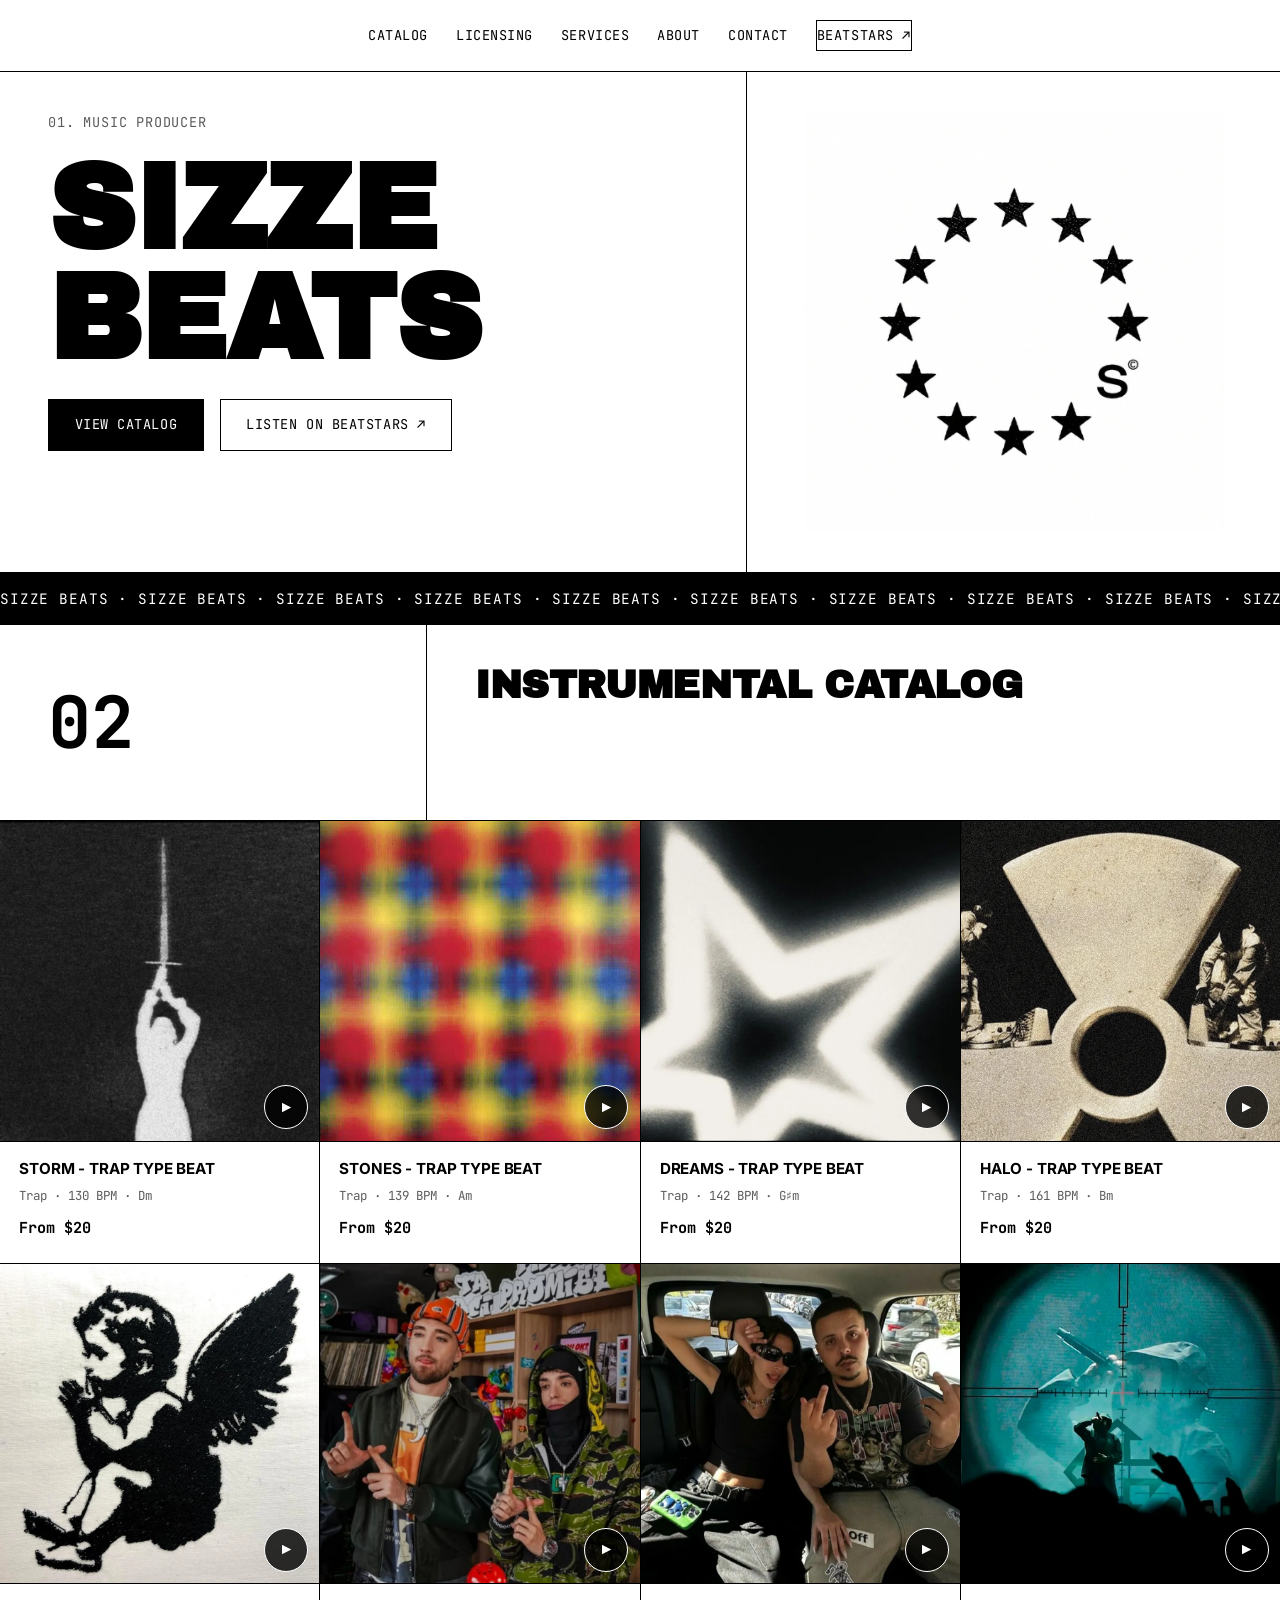
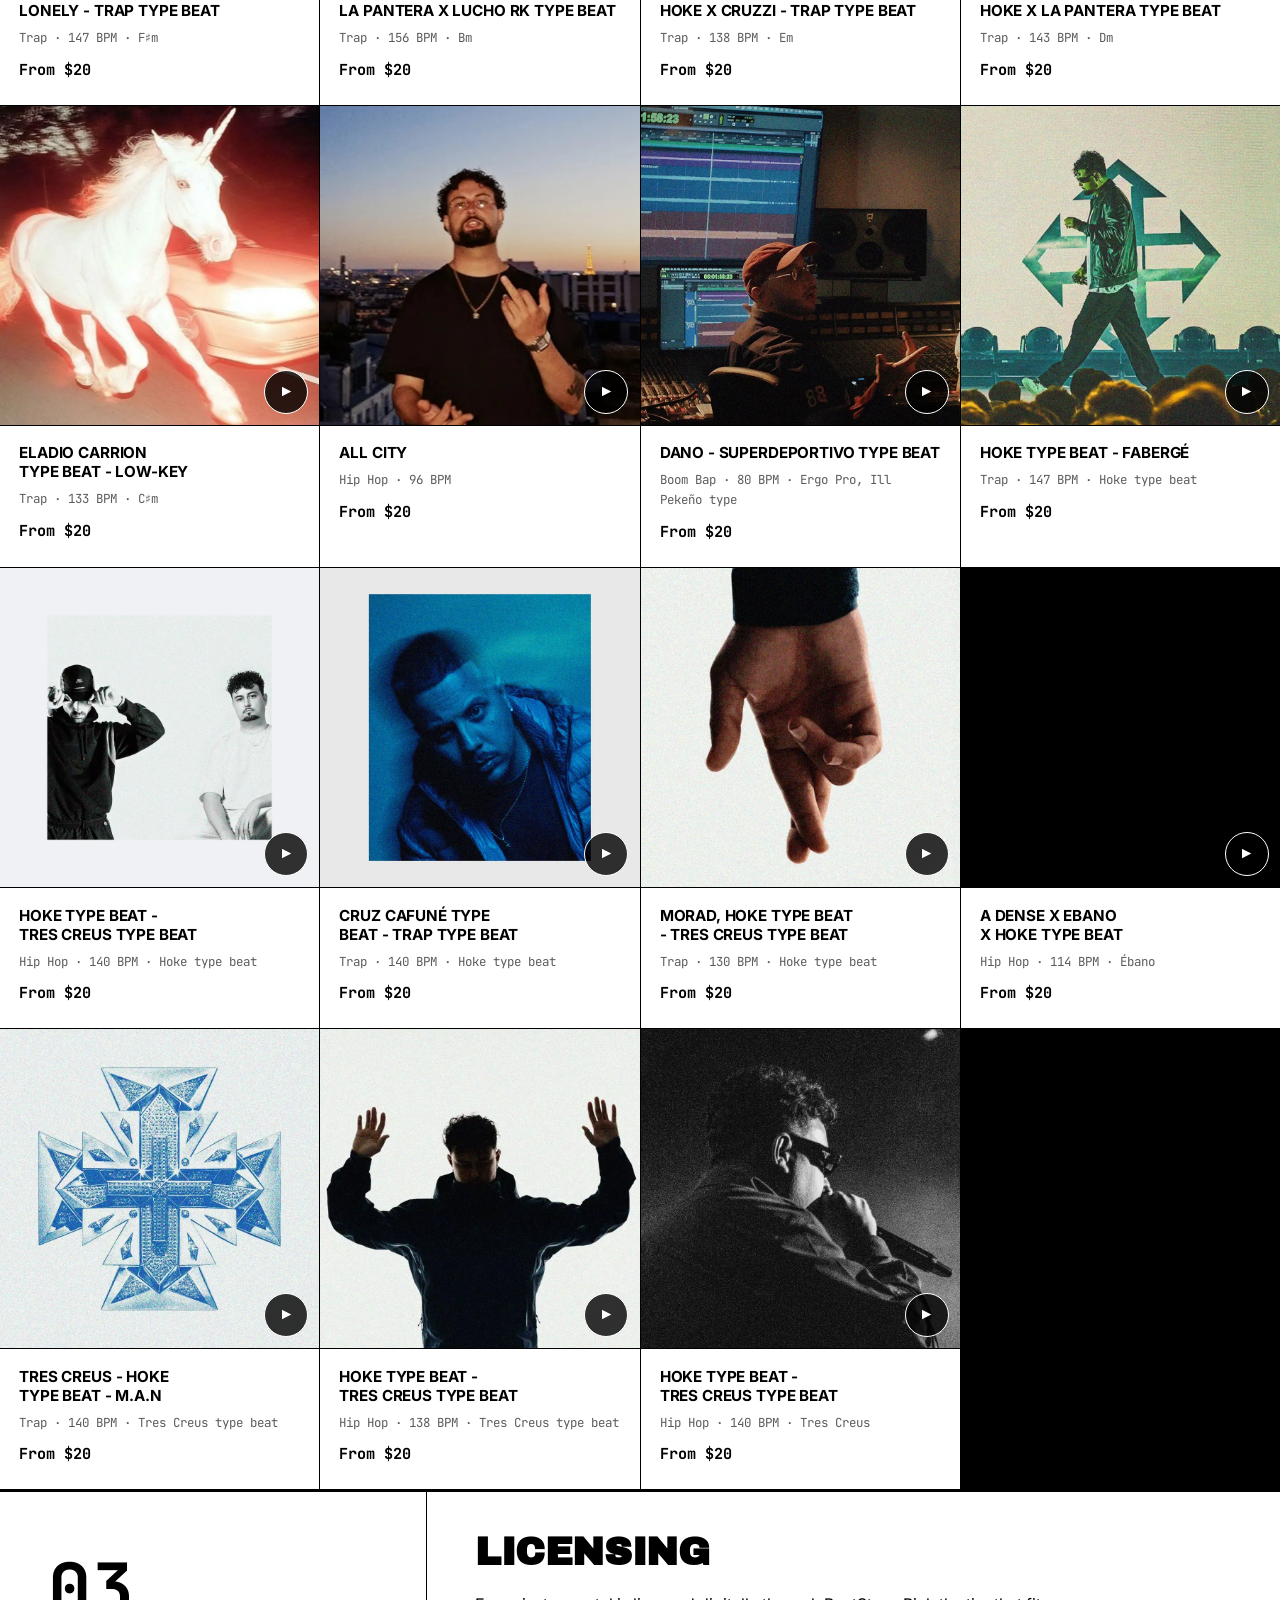
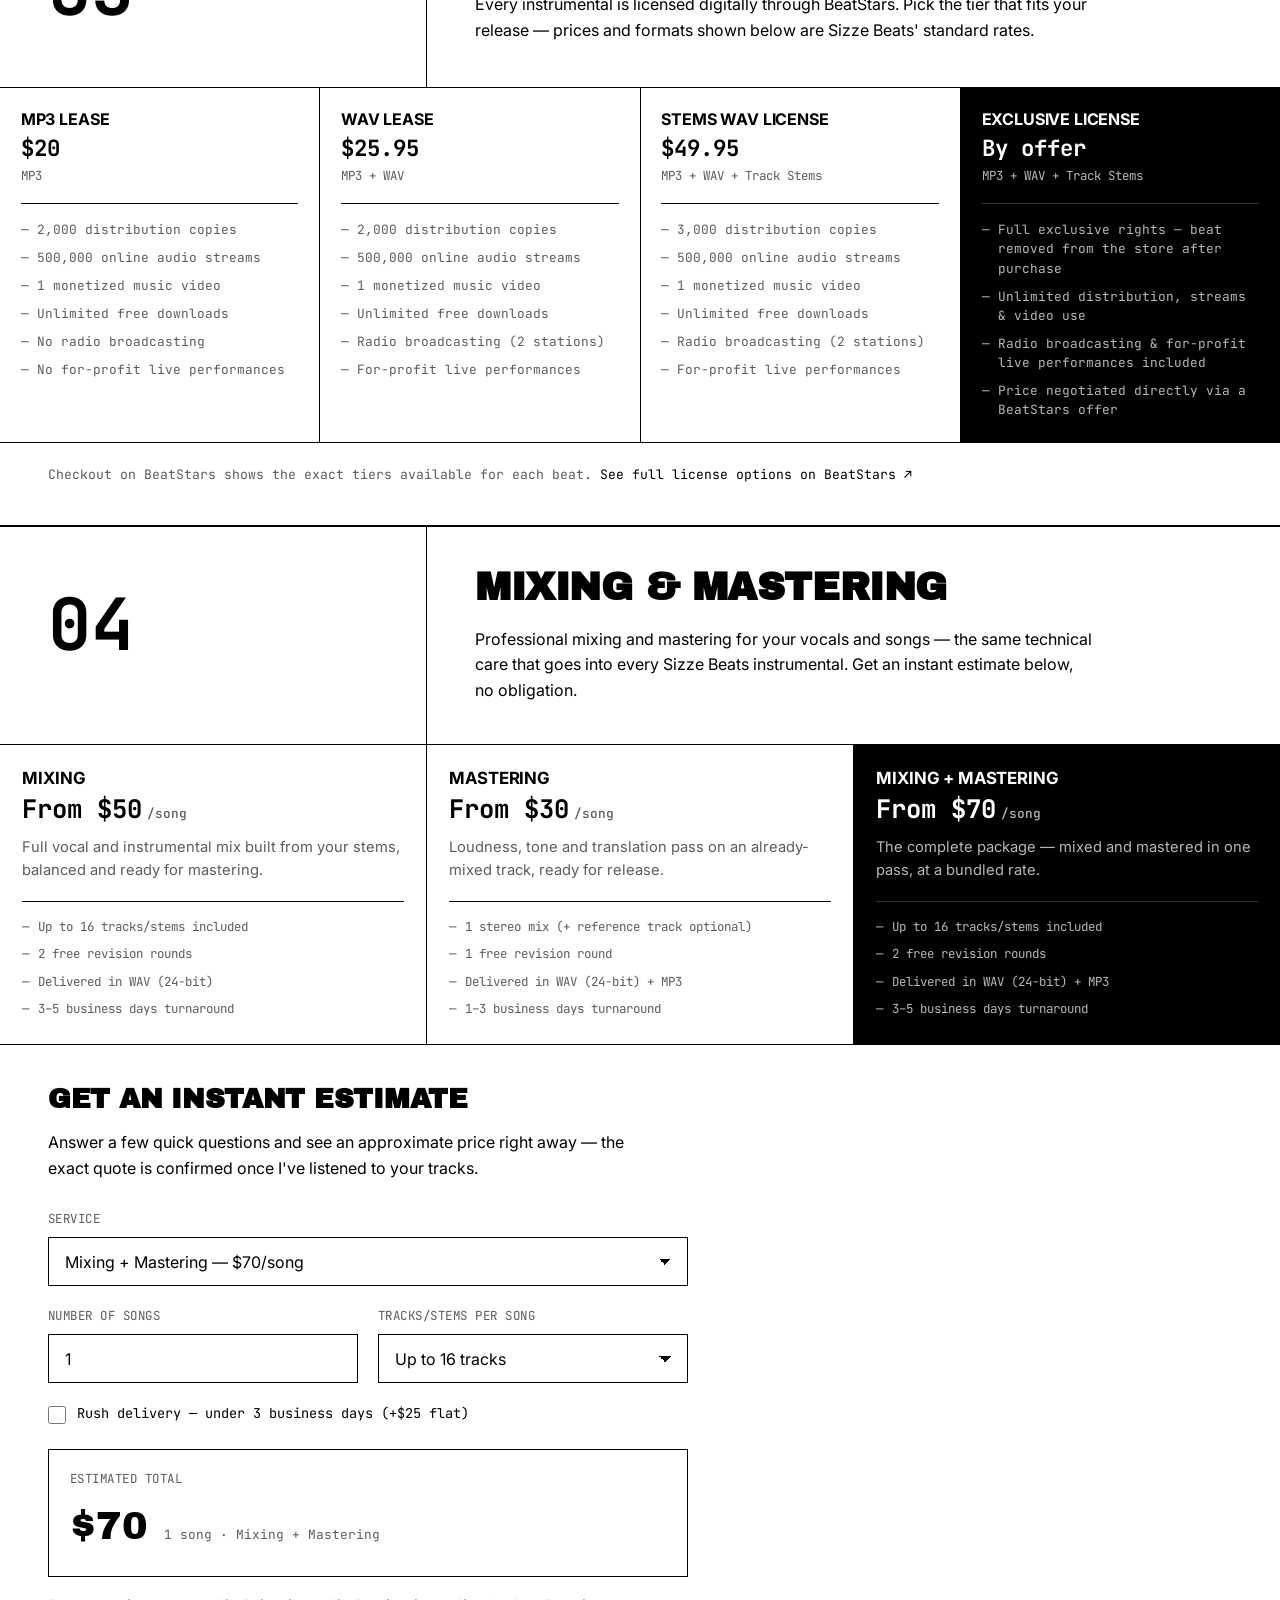
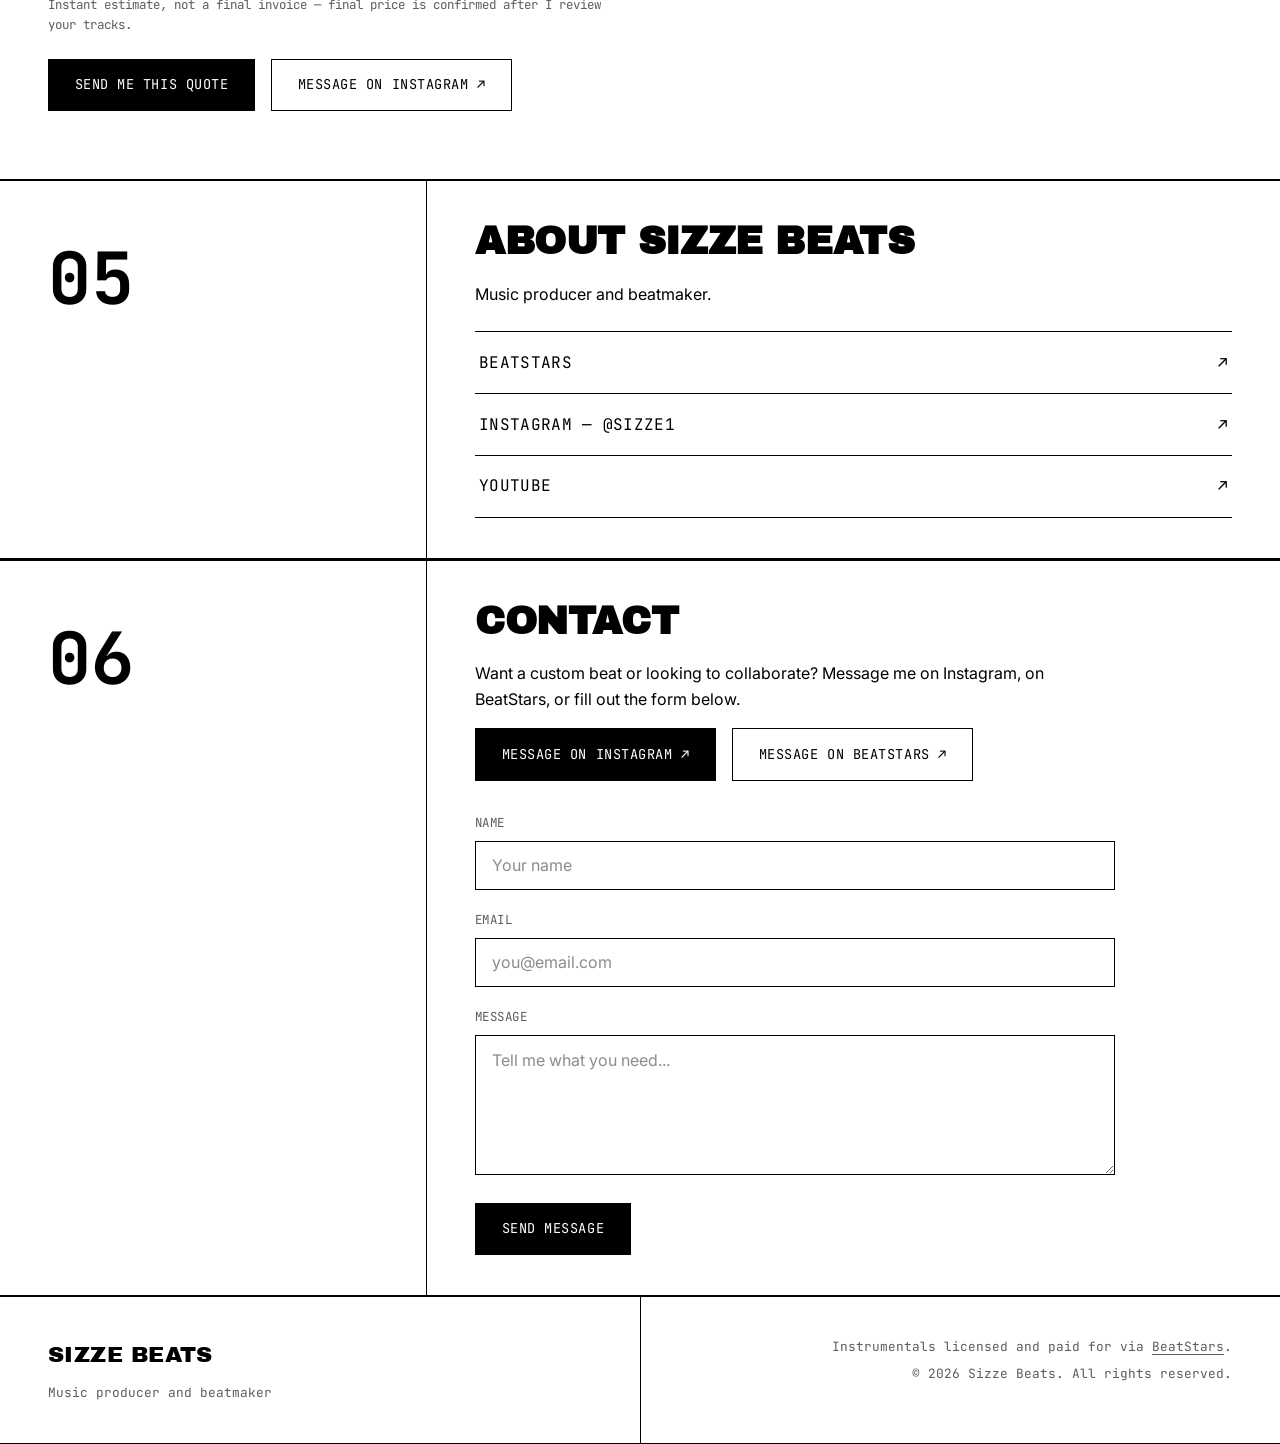
==== commit 905d330f: "Añade sección Mixing & Mastering con calculadora de presupuesto instantáneo Co-Authored-By: Claude S" ====
--- a/index.html
+++ b/index.html
@@ -4,7 +4,7 @@
 <meta charset="utf-8">
 <meta name="viewport" content="width=device-width, initial-scale=1">
 <title>Sizze Beats - Music Producer & Beatmaker | Trap & Hip Hop Instrumentals</title>
-<meta name="description" content="Sizze Beats is a music producer and beatmaker. Listen to and buy original trap, hip hop and boom bap instrumentals (type beats), with MP3, WAV, Stems Wav and Exclusive licenses.">
+<meta name="description" content="Sizze Beats is a music producer and beatmaker. Listen to and buy original trap, hip hop and boom bap instrumentals (type beats), with MP3, WAV, Stems Wav and Exclusive licenses. Professional mixing and mastering services also available.">
 <link rel="canonical" href="https://sizzebeats.com/">
 <meta name="robots" content="index, follow">
 <meta name="author" content="Sizze Beats">
@@ -42,7 +42,7 @@
 <link rel="preconnect" href="https://fonts.gstatic.com" crossorigin>
 <link rel="stylesheet" href="https://fonts.googleapis.com/css2?family=Archivo+Black&family=Inter:wght@400;500;600;700&family=JetBrains+Mono:wght@400;500;700&display=swap">
 
-<link rel="stylesheet" href="styles.css?v=20260913c">
+<link rel="stylesheet" href="styles.css?v=20260917">
 
 <!-- Structured data: entity (MusicGroup) -->
 <script type="application/ld+json">
@@ -228,6 +228,27 @@
   ]
 }
 </script>
+
+<!-- Structured data: mixing & mastering services -->
+<script type="application/ld+json">
+{
+  "@context": "https://schema.org",
+  "@type": "Service",
+  "serviceType": "Music mixing and mastering",
+  "provider": { "@id": "https://sizzebeats.com/#brand" },
+  "areaServed": "Worldwide",
+  "url": "https://sizzebeats.com/#servicios",
+  "hasOfferCatalog": {
+    "@type": "OfferCatalog",
+    "name": "Mixing & Mastering services",
+    "itemListElement": [
+      { "@type": "Offer", "itemOffered": { "@type": "Service", "name": "Mixing" }, "price": "50", "priceCurrency": "USD" },
+      { "@type": "Offer", "itemOffered": { "@type": "Service", "name": "Mastering" }, "price": "30", "priceCurrency": "USD" },
+      { "@type": "Offer", "itemOffered": { "@type": "Service", "name": "Mixing + Mastering" }, "price": "70", "priceCurrency": "USD" }
+    ]
+  }
+}
+</script>
 </head>
 <body>
 <a class="skip-link" href="#contenido">Skip to content</a>
@@ -236,6 +257,7 @@
   <nav class="nav-links" aria-label="Main navigation" data-nav-links>
     <a href="#catalogo">Catalog</a>
     <a href="#licensing">Licensing</a>
+    <a href="#servicios">Services</a>
     <a href="#sobre-mi">About</a>
     <a href="#contacto">Contact</a>
     <a href="https://www.beatstars.com/sizzebeatz" target="_blank" rel="noopener" class="nav-cta">BeatStars ↗</a>
@@ -603,10 +625,111 @@
     <p class="license-footnote">Checkout on BeatStars shows the exact tiers available for each beat. <a href="https://www.beatstars.com/sizzebeatz" target="_blank" rel="noopener">See full license options on BeatStars ↗</a></p>
   </section>
 
+  <!-- ============ MIXING & MASTERING ============ -->
+  <section class="section section-services" id="servicios">
+    <div class="grid-12">
+      <div class="col-span-4 section-index"><span>04</span></div>
+      <div class="col-span-8 section-body reveal">
+        <h2>Mixing &amp; Mastering</h2>
+        <p>Professional mixing and mastering for your vocals and songs — the same technical care that goes into every Sizze Beats instrumental. Get an instant estimate below, no obligation.</p>
+      </div>
+    </div>
+
+    <div class="service-grid">
+
+      <article class="service-card">
+        <h3>Mixing</h3>
+        <p class="service-price">From $50<span>/song</span></p>
+        <p class="service-desc">Full vocal and instrumental mix built from your stems, balanced and ready for mastering.</p>
+        <ul class="service-terms">
+          <li>Up to 16 tracks/stems included</li>
+          <li>2 free revision rounds</li>
+          <li>Delivered in WAV (24-bit)</li>
+          <li>3–5 business days turnaround</li>
+        </ul>
+      </article>
+
+      <article class="service-card">
+        <h3>Mastering</h3>
+        <p class="service-price">From $30<span>/song</span></p>
+        <p class="service-desc">Loudness, tone and translation pass on an already-mixed track, ready for release.</p>
+        <ul class="service-terms">
+          <li>1 stereo mix (+ reference track optional)</li>
+          <li>1 free revision round</li>
+          <li>Delivered in WAV (24-bit) + MP3</li>
+          <li>1–3 business days turnaround</li>
+        </ul>
+      </article>
+
+      <article class="service-card service-card-featured">
+        <h3>Mixing + Mastering</h3>
+        <p class="service-price">From $70<span>/song</span></p>
+        <p class="service-desc">The complete package — mixed and mastered in one pass, at a bundled rate.</p>
+        <ul class="service-terms">
+          <li>Up to 16 tracks/stems included</li>
+          <li>2 free revision rounds</li>
+          <li>Delivered in WAV (24-bit) + MP3</li>
+          <li>3–5 business days turnaround</li>
+        </ul>
+      </article>
+
+    </div>
+
+    <div class="quote-panel reveal">
+      <h3>Get an instant estimate</h3>
+      <p>Answer a few quick questions and see an approximate price right away — the exact quote is confirmed once I've listened to your tracks.</p>
+
+      <form class="quote-form" data-quote-form>
+        <div class="form-row">
+          <label for="quote-service">Service</label>
+          <select id="quote-service" data-quote-service>
+            <option value="mixing">Mixing only — $50/song</option>
+            <option value="mastering">Mastering only — $30/song</option>
+            <option value="mixmaster" selected>Mixing + Mastering — $70/song</option>
+          </select>
+        </div>
+
+        <div class="quote-form-grid">
+          <div class="form-row">
+            <label for="quote-songs">Number of songs</label>
+            <input type="number" id="quote-songs" data-quote-songs min="1" max="50" step="1" value="1" inputmode="numeric">
+          </div>
+          <div class="form-row">
+            <label for="quote-stems">Tracks/stems per song</label>
+            <select id="quote-stems" data-quote-stems>
+              <option value="0">Up to 16 tracks</option>
+              <option value="10">17–32 tracks (+$10/song)</option>
+              <option value="20">33+ tracks (+$20/song)</option>
+            </select>
+          </div>
+        </div>
+
+        <label class="quote-checkbox">
+          <input type="checkbox" data-quote-rush>
+          <span>Rush delivery — under 3 business days (+$25 flat)</span>
+        </label>
+
+        <div class="quote-result" data-quote-result>
+          <span class="quote-result-label">Estimated total</span>
+          <span class="quote-result-value" data-quote-total>$70</span>
+          <span class="quote-result-note" data-quote-breakdown>1 song · Mixing + Mastering</span>
+        </div>
+
+        <p class="quote-disclaimer">Instant estimate, not a final invoice — final price is confirmed after I review your tracks.</p>
+
+        <div class="quote-actions">
+          <button type="button" class="btn btn-primary" data-quote-send>Send me this quote</button>
+          <button type="button" class="btn btn-ghost" data-quote-instagram>Message on Instagram ↗</button>
+        </div>
+        <p class="form-status" data-quote-status hidden aria-live="polite"></p>
+      </form>
+    </div>
+  </section>
+
   <!-- ============ ABOUT ============ -->
   <section class="section" id="sobre-mi">
     <div class="grid-12">
-      <div class="col-span-4 section-index"><span>04</span></div>
+      <div class="col-span-4 section-index"><span>05</span></div>
       <div class="col-span-8 section-body reveal">
         <h2>About Sizze Beats</h2>
         <p>Music producer and beatmaker.</p>
@@ -629,7 +752,7 @@
   <!-- ============ CONTACT ============ -->
   <section class="section" id="contacto">
     <div class="grid-12">
-      <div class="col-span-4 section-index"><span>05</span></div>
+      <div class="col-span-4 section-index"><span>06</span></div>
       <div class="col-span-8 section-body reveal">
         <h2>Contact</h2>
         <p>Want a custom beat or looking to collaborate? Message me on Instagram, on BeatStars, or fill out the form below.</p>
@@ -680,6 +803,6 @@
 </footer>
 
 <script defer src="lib/manifest.js"></script>
-<script defer src="main.js?v=20260913"></script>
+<script defer src="main.js?v=20260917"></script>
 </body>
 </html>
--- a/styles.css
+++ b/styles.css
@@ -307,6 +307,91 @@
 .license-footnote a { color: var(--ink); }
 
 /* =============================================================
+   8b. Mixing & Mastering
+   ============================================================= */
+.section-services .grid-12 { border-bottom: 0; }
+.service-grid {
+  display: grid;
+  grid-template-columns: 1fr;
+  gap: 1px;
+  background: var(--line);
+  border-top: 1px solid var(--line);
+  border-bottom: 1px solid var(--line);
+}
+@media (min-width: 640px) { .service-grid { grid-template-columns: repeat(3, 1fr); } }
+
+.service-card { background: var(--bg); padding: 1.6rem 1.4rem; }
+.service-card h3 {
+  font-family: var(--sans); font-weight: 700; font-size: 1.05rem;
+  text-transform: uppercase; margin-bottom: .6rem;
+}
+.service-price { font-family: var(--mono); font-size: 1.6rem; font-weight: 700; line-height: 1; }
+.service-price span { font-size: .8rem; font-weight: 500; color: var(--mute); margin-left: .3rem; }
+.service-desc { font-size: .92rem; color: var(--mute); margin: .8rem 0 1.1rem; }
+.service-terms { border-top: 1px solid var(--line); padding-top: 1rem; }
+.service-terms li {
+  font-family: var(--mono); font-size: .78rem; line-height: 1.5; color: var(--mute);
+  padding-left: 1rem; position: relative; margin-bottom: .55rem;
+}
+.service-terms li::before { content: "—"; position: absolute; left: 0; }
+.service-terms li:last-child { margin-bottom: 0; }
+
+.service-card-featured { background: var(--ink); color: var(--bg); }
+.service-card-featured .service-desc,
+.service-card-featured .service-price span,
+.service-card-featured .service-terms li { color: #b8b8b8; }
+.service-card-featured .service-terms { border-top-color: #333; }
+
+.quote-panel { padding: 2.5rem clamp(1.25rem, 4vw, 3rem) 3rem; }
+.quote-panel h3 {
+  font-family: var(--display); font-size: clamp(1.3rem, 2.6vw, 1.7rem);
+  text-transform: uppercase; margin-bottom: 1rem;
+}
+.quote-panel > p { max-width: 62ch; color: var(--ink); margin-bottom: 1.75rem; }
+
+.quote-form { max-width: 640px; }
+.quote-form-grid { display: grid; grid-template-columns: 1fr; gap: 0 1.25rem; }
+@media (min-width: 560px) { .quote-form-grid { grid-template-columns: 1fr 1fr; } }
+
+.form-row select {
+  width: 100%;
+  background: var(--bg); color: var(--ink);
+  border: 1px solid var(--line); border-radius: 0;
+  padding: .85rem 1rem;
+  font-family: var(--sans); font-size: 1rem;
+  appearance: none;
+  background-image:
+    linear-gradient(45deg, transparent 50%, var(--ink) 50%),
+    linear-gradient(135deg, var(--ink) 50%, transparent 50%);
+  background-position: calc(100% - 22px) center, calc(100% - 16px) center;
+  background-size: 6px 6px, 6px 6px;
+  background-repeat: no-repeat;
+}
+
+.quote-checkbox {
+  display: flex; align-items: flex-start; gap: .7rem;
+  font-family: var(--mono); font-size: .85rem; color: var(--ink);
+  margin-bottom: 1.5rem; cursor: pointer;
+}
+.quote-checkbox input { width: 18px; height: 18px; margin-top: .15rem; accent-color: var(--ink); flex-shrink: 0; }
+
+.quote-result {
+  display: flex; flex-wrap: wrap; align-items: baseline; gap: .4rem 1rem;
+  border: 1px solid var(--line); padding: 1.2rem 1.3rem;
+  margin-bottom: 1.1rem;
+}
+.quote-result-label {
+  font-family: var(--mono); font-size: .78rem; text-transform: uppercase;
+  letter-spacing: .04em; color: var(--mute); width: 100%;
+}
+.quote-result-value { font-family: var(--display); font-size: clamp(1.8rem, 4vw, 2.4rem); }
+.quote-result-note { font-family: var(--mono); font-size: .8rem; color: var(--mute); }
+
+.quote-disclaimer { font-family: var(--mono); font-size: .78rem; color: var(--mute); margin-bottom: 1.5rem; }
+
+.quote-actions { display: flex; flex-wrap: wrap; gap: 1rem; margin-bottom: 1.25rem; }
+
+/* =============================================================
    9. Social
    ============================================================= */
 .social-rows { border-top: 1px solid var(--line); margin-top: 1.5rem; }
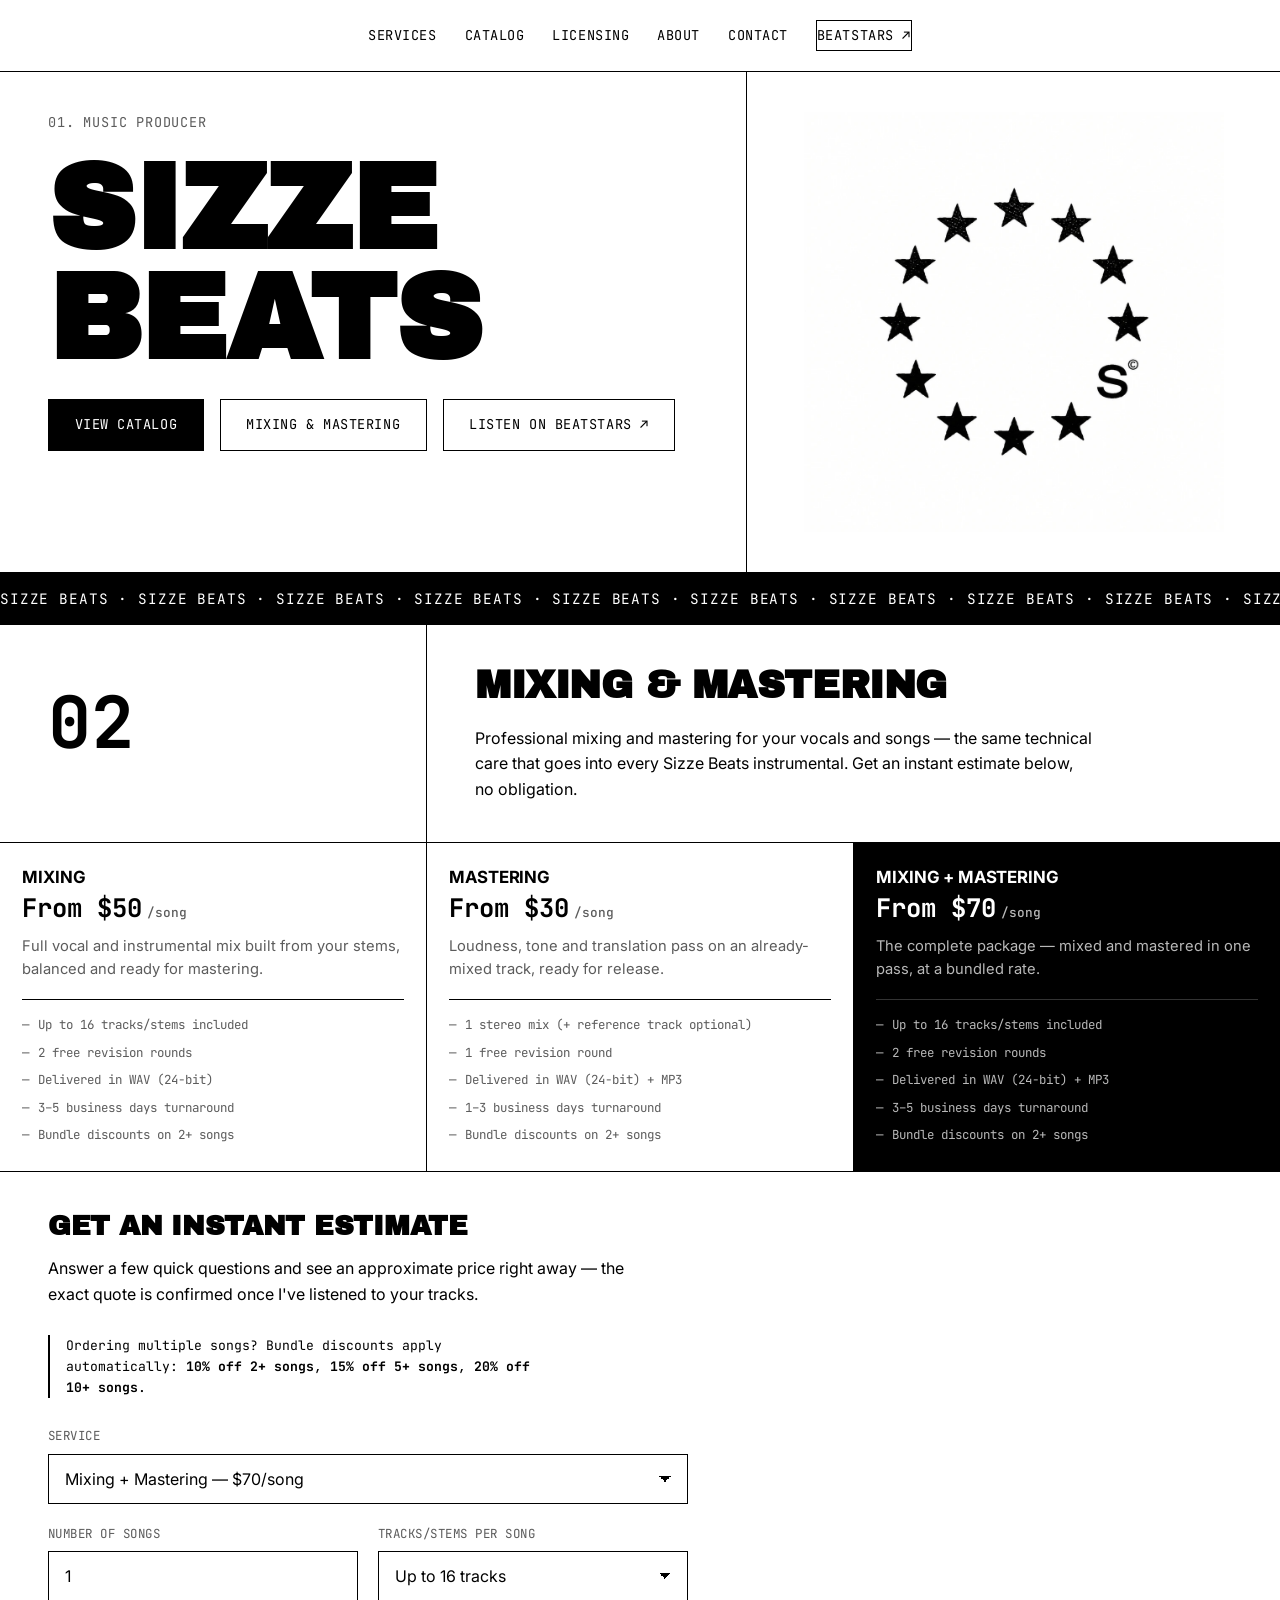
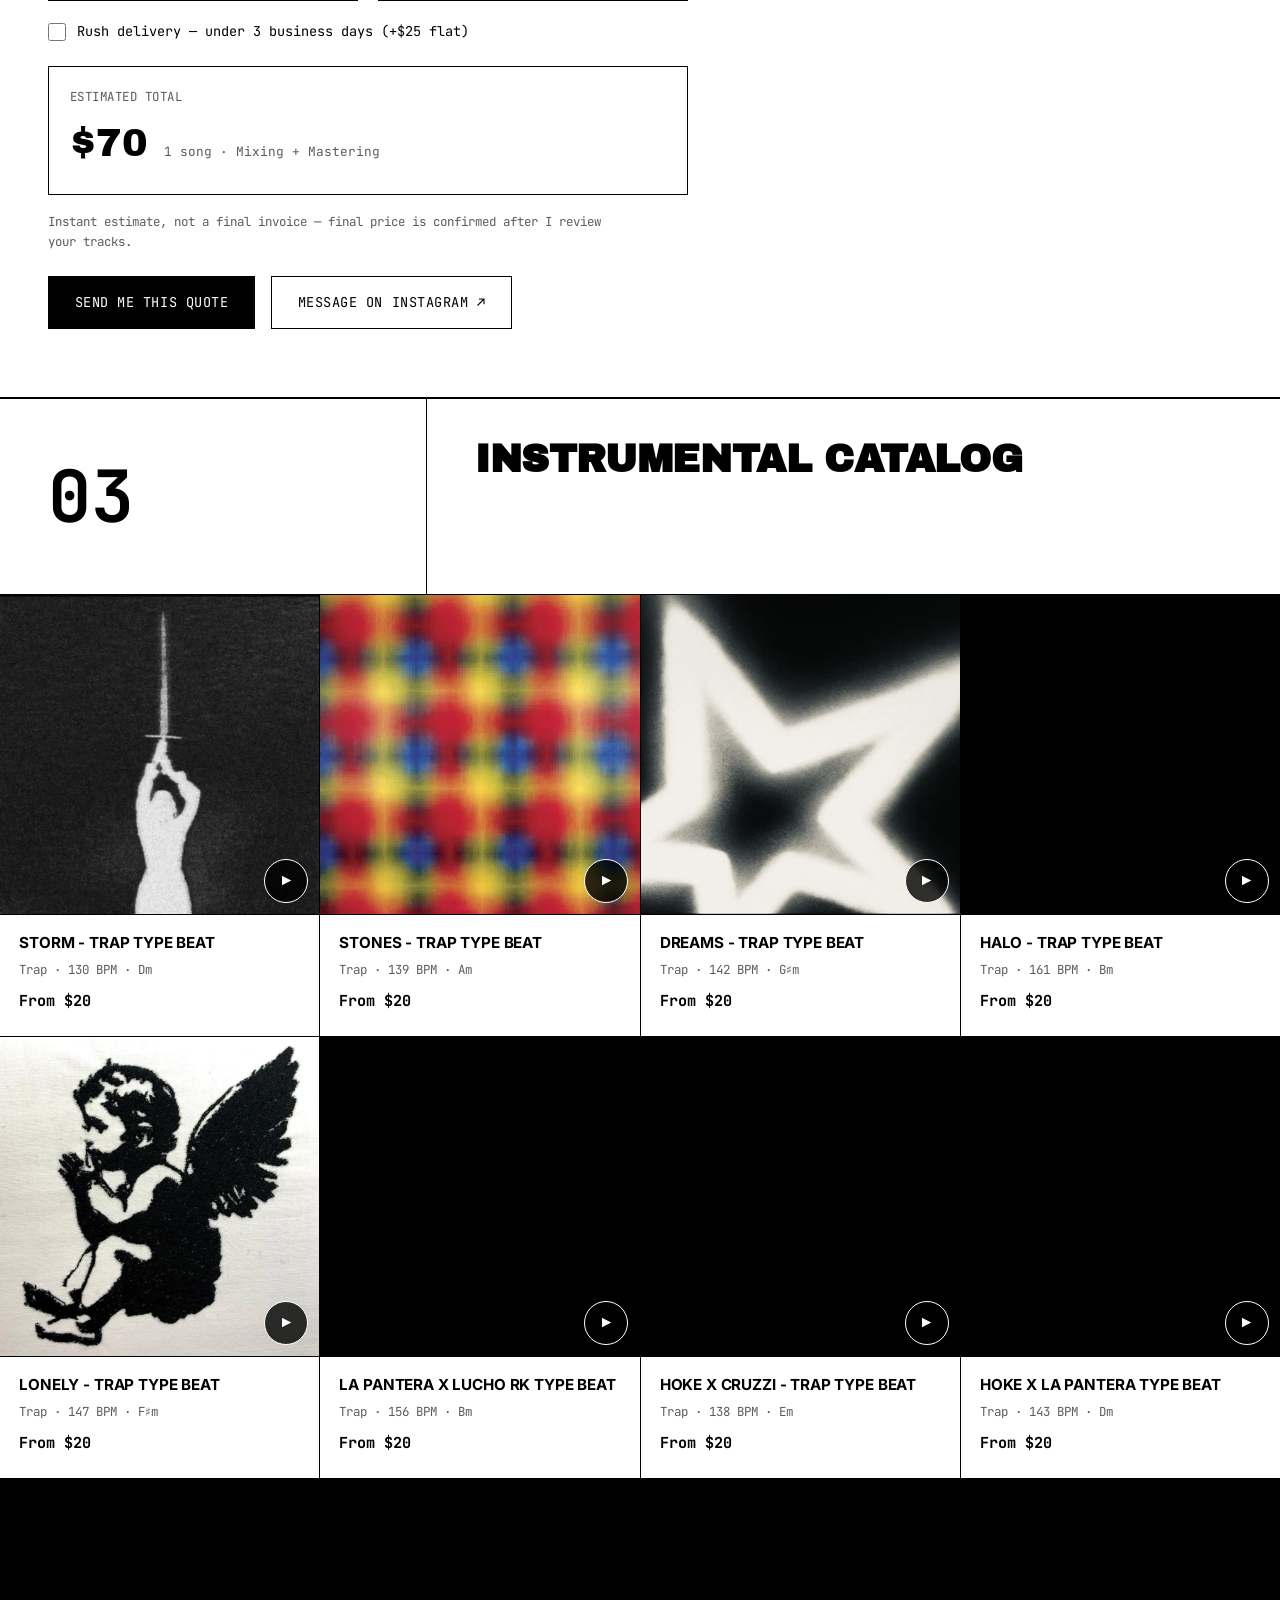
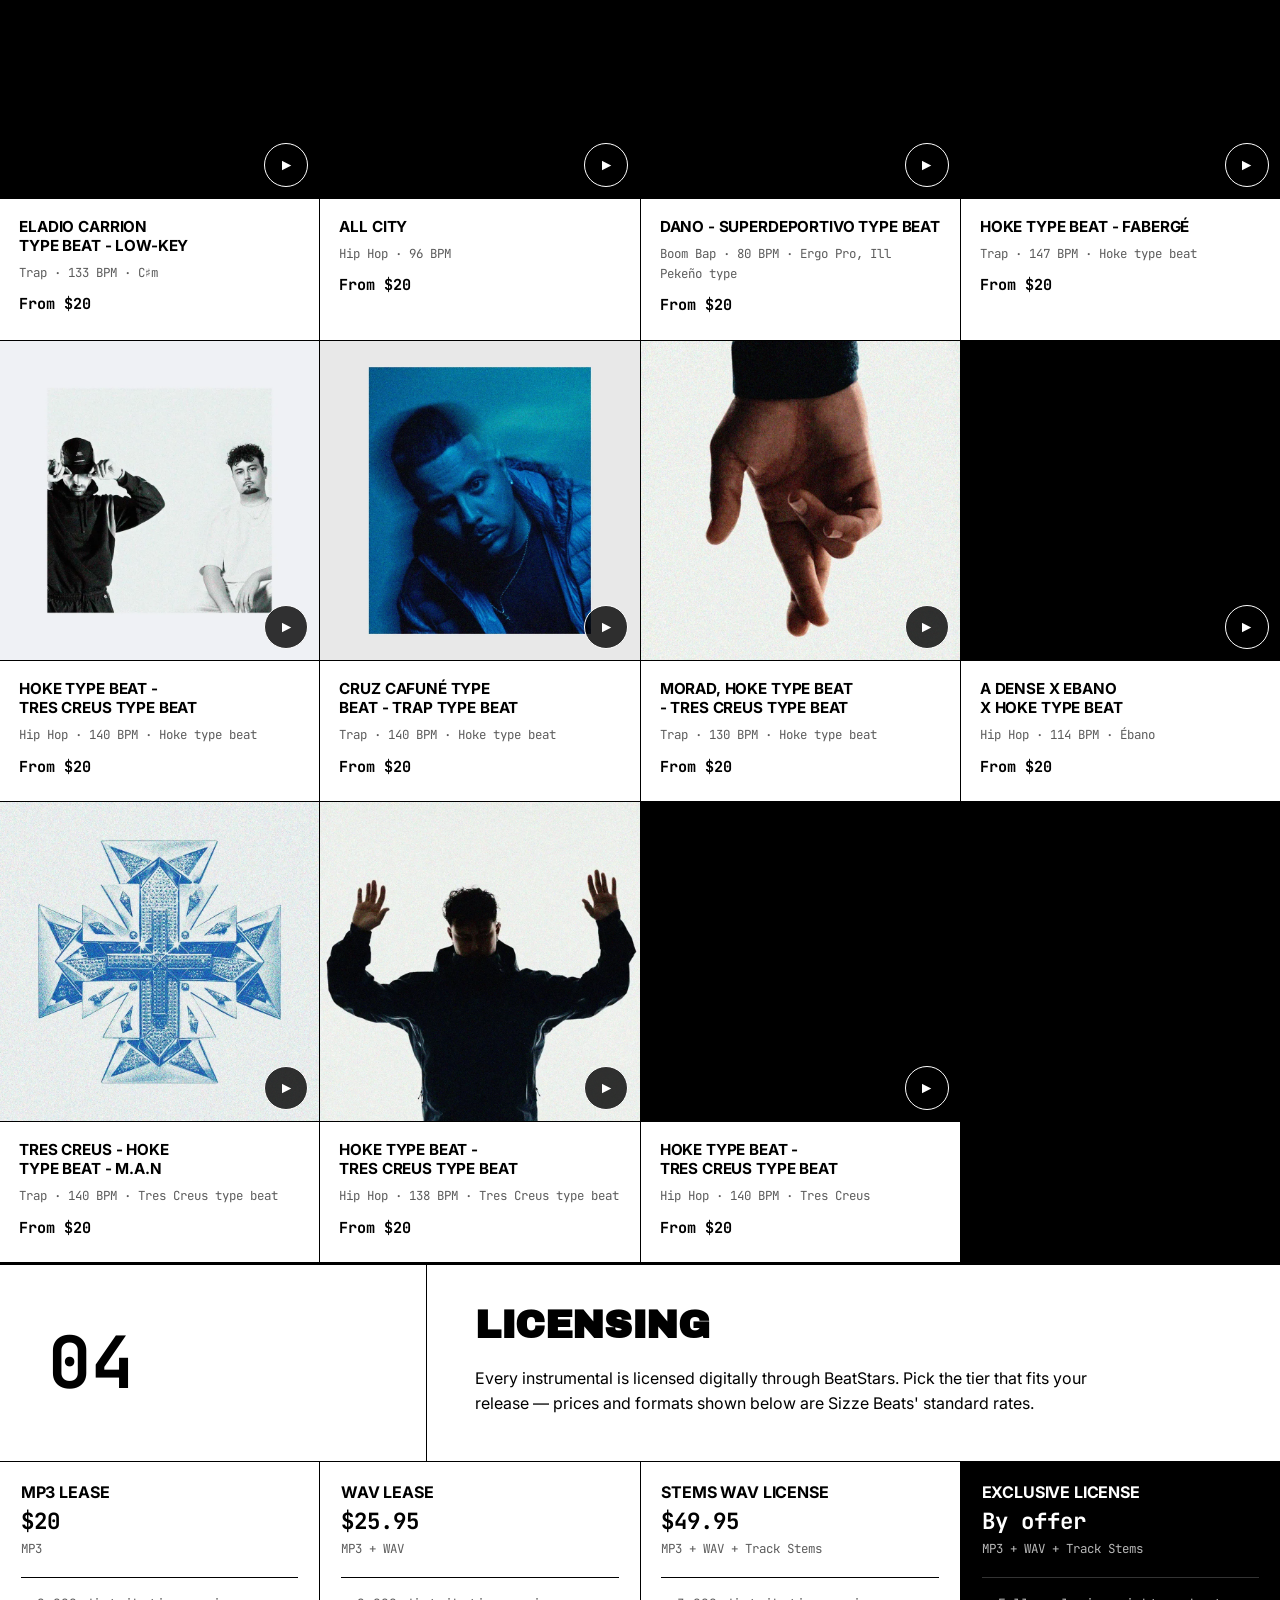
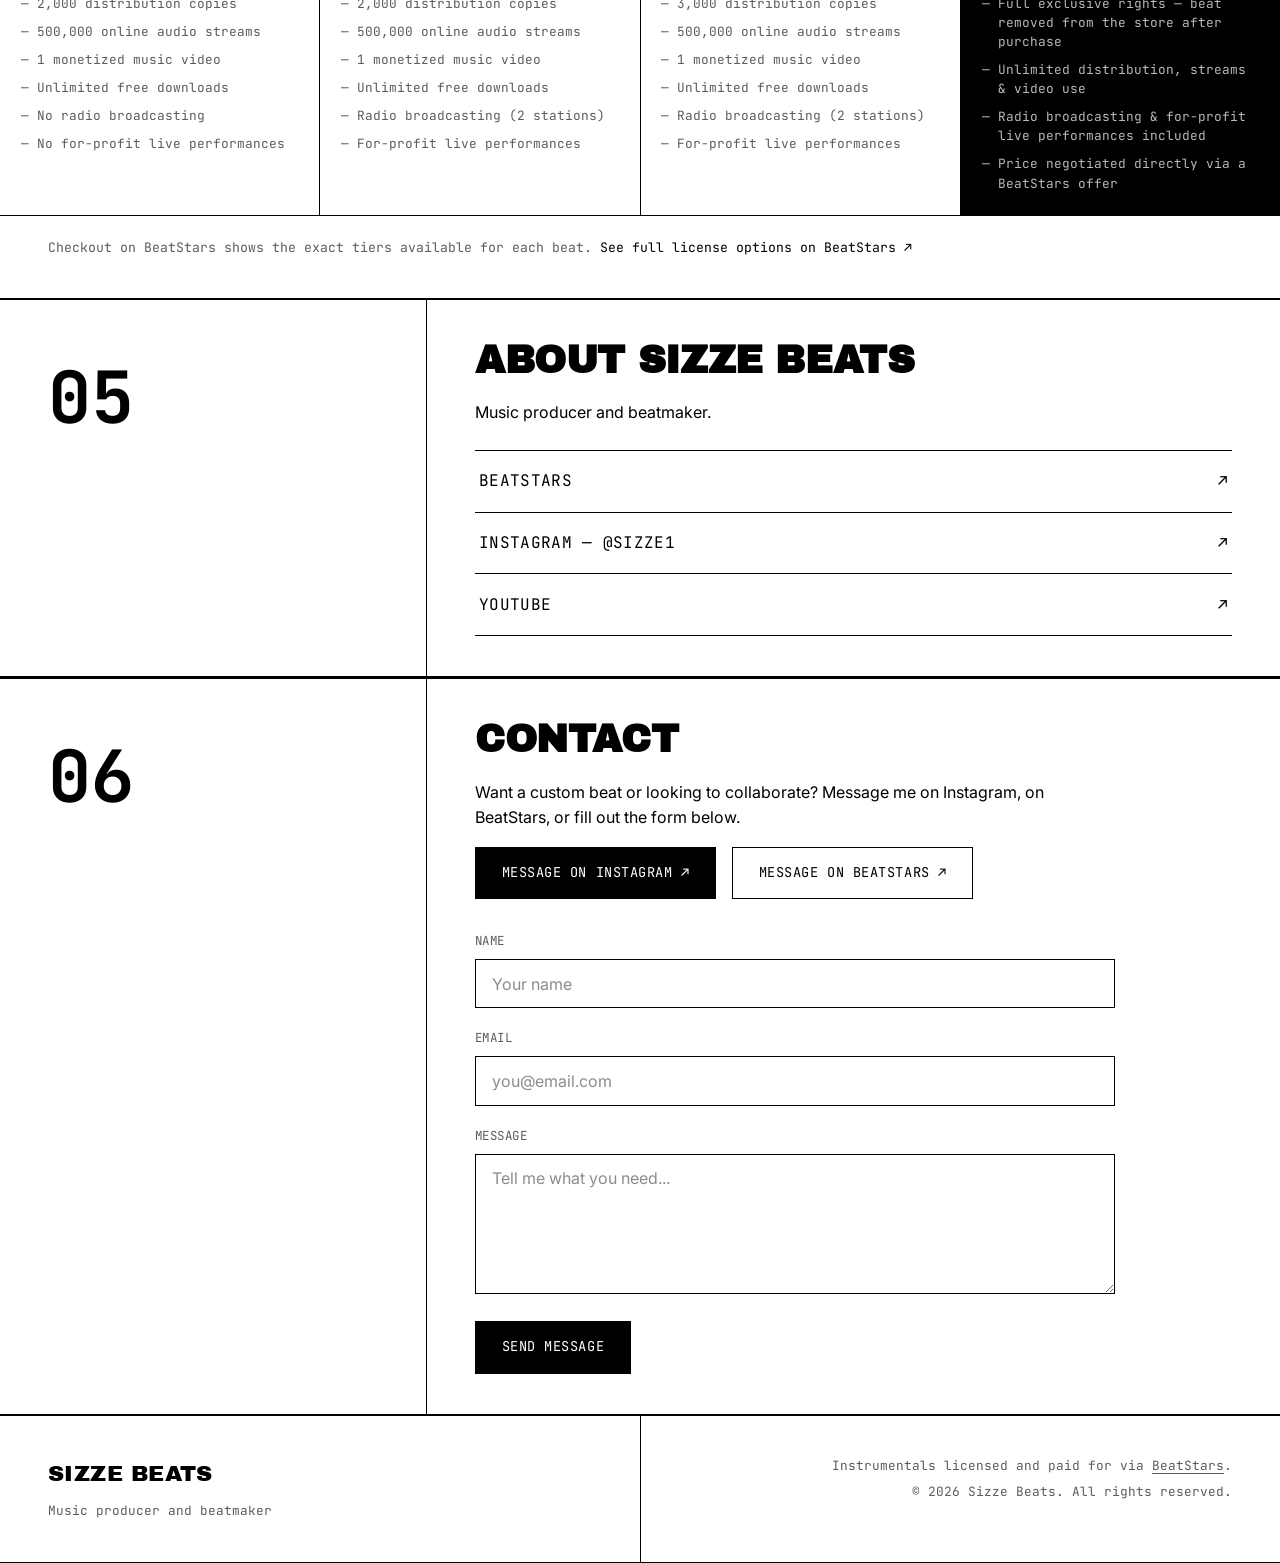
==== commit 603733e1: "Añade descuentos por cantidad y sube Mixing & Mastering a la sección 02 Co-Authored-By: Claude Sonne" ====
--- a/index.html
+++ b/index.html
@@ -42,7 +42,7 @@
 <link rel="preconnect" href="https://fonts.gstatic.com" crossorigin>
 <link rel="stylesheet" href="https://fonts.googleapis.com/css2?family=Archivo+Black&family=Inter:wght@400;500;600;700&family=JetBrains+Mono:wght@400;500;700&display=swap">
 
-<link rel="stylesheet" href="styles.css?v=20260917">
+<link rel="stylesheet" href="styles.css?v=20260917b">
 
 <!-- Structured data: entity (MusicGroup) -->
 <script type="application/ld+json">
@@ -255,9 +255,9 @@
 
 <header class="nav" data-nav>
   <nav class="nav-links" aria-label="Main navigation" data-nav-links>
+    <a href="#servicios">Services</a>
     <a href="#catalogo">Catalog</a>
     <a href="#licensing">Licensing</a>
-    <a href="#servicios">Services</a>
     <a href="#sobre-mi">About</a>
     <a href="#contacto">Contact</a>
     <a href="https://www.beatstars.com/sizzebeatz" target="_blank" rel="noopener" class="nav-cta">BeatStars ↗</a>
@@ -277,6 +277,7 @@
         <h1 class="hero-title">SIZZE<br>BEATS</h1>
         <div class="hero-actions">
           <a href="#catalogo" class="btn btn-primary">View catalog</a>
+          <a href="#servicios" class="btn btn-ghost">Mixing &amp; Mastering</a>
           <a href="https://www.beatstars.com/sizzebeatz" target="_blank" rel="noopener" class="btn btn-ghost">Listen on BeatStars ↗</a>
         </div>
       </div>
@@ -293,342 +294,10 @@
     </div>
   </div>
 
-  <!-- ============ CATALOG ============ -->
-  <section class="section section-catalogo" id="catalogo">
-    <div class="grid-12">
-      <div class="col-span-4 section-index"><span>02</span></div>
-      <div class="col-span-8 section-body reveal">
-        <h2>Instrumental Catalog</h2>
-      </div>
-    </div>
-
-    <div class="catalog-grid">
-
-      <article class="beat-card" data-beat-id="26252599" data-beat-title="STORM - Trap Type Beat">
-        <div class="beat-cover">
-          <img src="assets/img/20-storm.webp" alt="Cover art for STORM - Trap Type Beat, by Sizze Beats" loading="lazy" decoding="async" width="900" height="900">
-          <button type="button" class="beat-play" data-beat-play aria-pressed="false" aria-label="Play preview"><span class="beat-play-icon" aria-hidden="true">▶</span></button>
-        </div>
-        <a href="https://www.beatstars.com/beat/storm-trap-type-beat-26252599" target="_blank" rel="noopener" class="beat-meta">
-          <h3>STORM - Trap Type Beat</h3>
-          <p class="beat-tags">Trap · 130 BPM · Dm</p>
-          <p class="beat-price">From $20</p>
-        </a>
-        <div class="beat-player" data-beat-player hidden></div>
-      </article>
-
-      <article class="beat-card" data-beat-id="26252576" data-beat-title="STONES - Trap Type Beat">
-        <div class="beat-cover">
-          <img src="assets/img/19-stones.webp" alt="Cover art for STONES - Trap Type Beat, by Sizze Beats" loading="lazy" decoding="async" width="900" height="900">
-          <button type="button" class="beat-play" data-beat-play aria-pressed="false" aria-label="Play preview"><span class="beat-play-icon" aria-hidden="true">▶</span></button>
-        </div>
-        <a href="https://www.beatstars.com/beat/stones-trap-type-beat-26252576" target="_blank" rel="noopener" class="beat-meta">
-          <h3>STONES - Trap Type Beat</h3>
-          <p class="beat-tags">Trap · 139 BPM · Am</p>
-          <p class="beat-price">From $20</p>
-        </a>
-        <div class="beat-player" data-beat-player hidden></div>
-      </article>
-
-      <article class="beat-card" data-beat-id="26238528" data-beat-title="DREAMS - Trap Type Beat">
-        <div class="beat-cover">
-          <img src="assets/img/18-dreams.webp" alt="Cover art for DREAMS - Trap Type Beat, by Sizze Beats" loading="lazy" decoding="async" width="900" height="900">
-          <button type="button" class="beat-play" data-beat-play aria-pressed="false" aria-label="Play preview"><span class="beat-play-icon" aria-hidden="true">▶</span></button>
-        </div>
-        <a href="https://www.beatstars.com/beat/dreams-trap-type-beat-26238528" target="_blank" rel="noopener" class="beat-meta">
-          <h3>DREAMS - Trap Type Beat</h3>
-          <p class="beat-tags">Trap · 142 BPM · G♯m</p>
-          <p class="beat-price">From $20</p>
-        </a>
-        <div class="beat-player" data-beat-player hidden></div>
-      </article>
-
-      <article class="beat-card" data-beat-id="26236461" data-beat-title="HALO - Trap Type Beat">
-        <div class="beat-cover">
-          <img src="assets/img/16-halo.webp" alt="Cover art for HALO - Trap Type Beat, by Sizze Beats" loading="lazy" decoding="async" width="900" height="900">
-          <button type="button" class="beat-play" data-beat-play aria-pressed="false" aria-label="Play preview"><span class="beat-play-icon" aria-hidden="true">▶</span></button>
-        </div>
-        <a href="https://www.beatstars.com/beat/halo-trap-type-beat-26236461" target="_blank" rel="noopener" class="beat-meta">
-          <h3>HALO - Trap Type Beat</h3>
-          <p class="beat-tags">Trap · 161 BPM · Bm</p>
-          <p class="beat-price">From $20</p>
-        </a>
-        <div class="beat-player" data-beat-player hidden></div>
-      </article>
-
-      <article class="beat-card" data-beat-id="26233287" data-beat-title="LONELY - Trap Type Beat">
-        <div class="beat-cover">
-          <img src="assets/img/17-lonely.webp" alt="Cover art for LONELY - Trap Type Beat, by Sizze Beats" loading="lazy" decoding="async" width="900" height="900">
-          <button type="button" class="beat-play" data-beat-play aria-pressed="false" aria-label="Play preview"><span class="beat-play-icon" aria-hidden="true">▶</span></button>
-        </div>
-        <a href="https://www.beatstars.com/beat/lonely-trap-type-beat-26233287" target="_blank" rel="noopener" class="beat-meta">
-          <h3>LONELY - Trap Type Beat</h3>
-          <p class="beat-tags">Trap · 147 BPM · F♯m</p>
-          <p class="beat-price">From $20</p>
-        </a>
-        <div class="beat-player" data-beat-player hidden></div>
-      </article>
-
-      <article class="beat-card" data-beat-id="26232632" data-beat-title="La Pantera x Lucho RK Type Beat">
-        <div class="beat-cover">
-          <img src="assets/img/15-la-pantera-lucho-rk.webp" alt="Cover art for La Pantera x Lucho RK Type Beat, by Sizze Beats" loading="lazy" decoding="async" width="900" height="900">
-          <button type="button" class="beat-play" data-beat-play aria-pressed="false" aria-label="Play preview"><span class="beat-play-icon" aria-hidden="true">▶</span></button>
-        </div>
-        <a href="https://www.beatstars.com/beat/la-pantera-x-lucho-rk-type-beat-26232632" target="_blank" rel="noopener" class="beat-meta">
-          <h3>La Pantera x Lucho RK Type Beat</h3>
-          <p class="beat-tags">Trap · 156 BPM · Bm</p>
-          <p class="beat-price">From $20</p>
-        </a>
-        <div class="beat-player" data-beat-player hidden></div>
-      </article>
-
-      <article class="beat-card" data-beat-id="26226217" data-beat-title="Hoke x Cruzzi - Trap Type Beat">
-        <div class="beat-cover">
-          <img src="assets/img/14-hoke-cruzzi.webp" alt="Cover art for Hoke x Cruzzi - Trap Type Beat, by Sizze Beats" loading="lazy" decoding="async" width="900" height="900">
-          <button type="button" class="beat-play" data-beat-play aria-pressed="false" aria-label="Play preview"><span class="beat-play-icon" aria-hidden="true">▶</span></button>
-        </div>
-        <a href="https://www.beatstars.com/beat/hoke-x-cruzzi-trap-type-beat-26226217" target="_blank" rel="noopener" class="beat-meta">
-          <h3>Hoke x Cruzzi - Trap Type Beat</h3>
-          <p class="beat-tags">Trap · 138 BPM · Em</p>
-          <p class="beat-price">From $20</p>
-        </a>
-        <div class="beat-player" data-beat-player hidden></div>
-      </article>
-
-      <article class="beat-card" data-beat-id="26221655" data-beat-title="Hoke x La Pantera Type Beat">
-        <div class="beat-cover">
-          <img src="assets/img/13-hoke-la-pantera.webp" alt="Cover art for Hoke x La Pantera Type Beat, by Sizze Beats" loading="lazy" decoding="async" width="900" height="900">
-          <button type="button" class="beat-play" data-beat-play aria-pressed="false" aria-label="Play preview"><span class="beat-play-icon" aria-hidden="true">▶</span></button>
-        </div>
-        <a href="https://www.beatstars.com/beat/hoke-x-la-pantera-type-beat-26221655" target="_blank" rel="noopener" class="beat-meta">
-          <h3>Hoke x La Pantera Type Beat</h3>
-          <p class="beat-tags">Trap · 143 BPM · Dm</p>
-          <p class="beat-price">From $20</p>
-        </a>
-        <div class="beat-player" data-beat-player hidden></div>
-      </article>
-
-      <article class="beat-card" data-beat-id="26215294" data-beat-title="ELADIO CARRION TYPE BEAT - Low-Key">
-        <div class="beat-cover">
-          <img src="assets/img/01-eladio-carrion-low-key.webp" alt="Cover art for ELADIO CARRION TYPE BEAT - Low-Key, by Sizze Beats" loading="lazy" decoding="async" width="900" height="900">
-          <button type="button" class="beat-play" data-beat-play aria-pressed="false" aria-label="Play preview"><span class="beat-play-icon" aria-hidden="true">▶</span></button>
-        </div>
-        <a href="https://www.beatstars.com/beat/eladio-carrion-type-beat-low-key-26215294" target="_blank" rel="noopener" class="beat-meta">
-          <h3>ELADIO CARRION TYPE BEAT - Low-Key</h3>
-          <p class="beat-tags">Trap · 133 BPM · C♯m</p>
-          <p class="beat-price">From $20</p>
-        </a>
-        <div class="beat-player" data-beat-player hidden></div>
-      </article>
-
-      <article class="beat-card" data-beat-id="26210075" data-beat-title="ALL CITY">
-        <div class="beat-cover">
-          <img src="assets/img/02-all-city.webp" alt="Cover art for ALL CITY, by Sizze Beats" loading="lazy" decoding="async" width="900" height="900">
-          <button type="button" class="beat-play" data-beat-play aria-pressed="false" aria-label="Play preview"><span class="beat-play-icon" aria-hidden="true">▶</span></button>
-        </div>
-        <a href="https://www.beatstars.com/beat/all-city-26210075" target="_blank" rel="noopener" class="beat-meta">
-          <h3>ALL CITY</h3>
-          <p class="beat-tags">Hip Hop · 96 BPM</p>
-          <p class="beat-price">From $20</p>
-        </a>
-        <div class="beat-player" data-beat-player hidden></div>
-      </article>
-
-      <article class="beat-card" data-beat-id="21997369" data-beat-title="DANO - SUPERDEPORTIVO TYPE BEAT">
-        <div class="beat-cover">
-          <img src="assets/img/04-dano-superdeportivo.webp" alt="Cover art for DANO - SUPERDEPORTIVO TYPE BEAT, by Sizze Beats" loading="lazy" decoding="async" width="900" height="900">
-          <button type="button" class="beat-play" data-beat-play aria-pressed="false" aria-label="Play preview"><span class="beat-play-icon" aria-hidden="true">▶</span></button>
-        </div>
-        <a href="https://www.beatstars.com/beat/dano-superdeportivo-type-beat-ergo-pro-ill-pekeno-type-21997369" target="_blank" rel="noopener" class="beat-meta">
-          <h3>DANO - SUPERDEPORTIVO TYPE BEAT</h3>
-          <p class="beat-tags">Boom Bap · 80 BPM · Ergo Pro, Ill Pekeño type</p>
-          <p class="beat-price">From $20</p>
-        </a>
-        <div class="beat-player" data-beat-player hidden></div>
-      </article>
-
-      <article class="beat-card" data-beat-id="21961657" data-beat-title="Hoke Type Beat - Fabergé">
-        <div class="beat-cover">
-          <img src="assets/img/05-hoke-faberge.webp" alt="Cover art for Hoke Type Beat - Fabergé, by Sizze Beats" loading="lazy" decoding="async" width="900" height="900">
-          <button type="button" class="beat-play" data-beat-play aria-pressed="false" aria-label="Play preview"><span class="beat-play-icon" aria-hidden="true">▶</span></button>
-        </div>
-        <a href="https://www.beatstars.com/beat/hoke-type-beat-faberge-21961657" target="_blank" rel="noopener" class="beat-meta">
-          <h3>Hoke Type Beat - Fabergé</h3>
-          <p class="beat-tags">Trap · 147 BPM · Hoke type beat</p>
-          <p class="beat-price">From $20</p>
-        </a>
-        <div class="beat-player" data-beat-player hidden></div>
-      </article>
-
-      <article class="beat-card" data-beat-id="21744253" data-beat-title="HOKE TYPE BEAT - TRES CREUS TYPE BEAT">
-        <div class="beat-cover">
-          <img src="assets/img/06-hoke-tres-creus-21744253.webp" alt="Cover art for HOKE TYPE BEAT - TRES CREUS TYPE BEAT, by Sizze Beats" loading="lazy" decoding="async" width="900" height="900">
-          <button type="button" class="beat-play" data-beat-play aria-pressed="false" aria-label="Play preview"><span class="beat-play-icon" aria-hidden="true">▶</span></button>
-        </div>
-        <a href="https://www.beatstars.com/beat/hoke-type-beat-tres-creus-type-beat-21744253" target="_blank" rel="noopener" class="beat-meta">
-          <h3>HOKE TYPE BEAT - TRES CREUS TYPE BEAT</h3>
-          <p class="beat-tags">Hip Hop · 140 BPM · Hoke type beat</p>
-          <p class="beat-price">From $20</p>
-        </a>
-        <div class="beat-player" data-beat-player hidden></div>
-      </article>
-
-      <article class="beat-card" data-beat-id="21730112" data-beat-title="CRUZ CAFUNÉ TYPE BEAT - TRAP TYPE BEAT">
-        <div class="beat-cover">
-          <img src="assets/img/07-cruz-cafune.webp" alt="Cover art for CRUZ CAFUNÉ TYPE BEAT - TRAP TYPE BEAT, by Sizze Beats" loading="lazy" decoding="async" width="900" height="900">
-          <button type="button" class="beat-play" data-beat-play aria-pressed="false" aria-label="Play preview"><span class="beat-play-icon" aria-hidden="true">▶</span></button>
-        </div>
-        <a href="https://www.beatstars.com/beat/cruz-cafune-type-beat-trap-type-beat-21730112" target="_blank" rel="noopener" class="beat-meta">
-          <h3>CRUZ CAFUNÉ TYPE BEAT - TRAP TYPE BEAT</h3>
-          <p class="beat-tags">Trap · 140 BPM · Hoke type beat</p>
-          <p class="beat-price">From $20</p>
-        </a>
-        <div class="beat-player" data-beat-player hidden></div>
-      </article>
-
-      <article class="beat-card" data-beat-id="21550206" data-beat-title="MORAD, HOKE TYPE BEAT - TRES CREUS TYPE BEAT">
-        <div class="beat-cover">
-          <img src="assets/img/08-morad-hoke.webp" alt="Cover art for MORAD, HOKE TYPE BEAT - TRES CREUS TYPE BEAT, by Sizze Beats" loading="lazy" decoding="async" width="900" height="900">
-          <button type="button" class="beat-play" data-beat-play aria-pressed="false" aria-label="Play preview"><span class="beat-play-icon" aria-hidden="true">▶</span></button>
-        </div>
-        <a href="https://www.beatstars.com/beat/morad-hoke-type-beat-tres-creus-type-beat-21550206" target="_blank" rel="noopener" class="beat-meta">
-          <h3>MORAD, HOKE TYPE BEAT - TRES CREUS TYPE BEAT</h3>
-          <p class="beat-tags">Trap · 130 BPM · Hoke type beat</p>
-          <p class="beat-price">From $20</p>
-        </a>
-        <div class="beat-player" data-beat-player hidden></div>
-      </article>
-
-      <article class="beat-card" data-beat-id="21249584" data-beat-title="A Dense x Ebano x Hoke Type Beat">
-        <div class="beat-cover">
-          <img src="assets/img/09-a-dense-ebano-hoke.webp" alt="Cover art for A Dense x Ebano x Hoke Type Beat, by Sizze Beats" loading="lazy" decoding="async" width="900" height="900">
-          <button type="button" class="beat-play" data-beat-play aria-pressed="false" aria-label="Play preview"><span class="beat-play-icon" aria-hidden="true">▶</span></button>
-        </div>
-        <a href="https://www.beatstars.com/beat/a-dense-x-ebano-x-hoke-type-beat-21249584" target="_blank" rel="noopener" class="beat-meta">
-          <h3>A Dense x Ebano x Hoke Type Beat</h3>
-          <p class="beat-tags">Hip Hop · 114 BPM · Ébano</p>
-          <p class="beat-price">From $20</p>
-        </a>
-        <div class="beat-player" data-beat-player hidden></div>
-      </article>
-
-      <article class="beat-card" data-beat-id="21190408" data-beat-title="TRES CREUS - HOKE TYPE BEAT - M.A.N">
-        <div class="beat-cover">
-          <img src="assets/img/10-tres-creus-man.webp" alt="Cover art for TRES CREUS - HOKE TYPE BEAT - M.A.N, by Sizze Beats" loading="lazy" decoding="async" width="900" height="900">
-          <button type="button" class="beat-play" data-beat-play aria-pressed="false" aria-label="Play preview"><span class="beat-play-icon" aria-hidden="true">▶</span></button>
-        </div>
-        <a href="https://www.beatstars.com/beat/tres-creus-hoke-type-beat-m-a-n-21190408" target="_blank" rel="noopener" class="beat-meta">
-          <h3>TRES CREUS - HOKE TYPE BEAT - M.A.N</h3>
-          <p class="beat-tags">Trap · 140 BPM · Tres Creus type beat</p>
-          <p class="beat-price">From $20</p>
-        </a>
-        <div class="beat-player" data-beat-player hidden></div>
-      </article>
-
-      <article class="beat-card" data-beat-id="21051591" data-beat-title="HOKE TYPE BEAT - Tres Creus Type Beat">
-        <div class="beat-cover">
-          <img src="assets/img/11-hoke-tres-creus-21051591.webp" alt="Cover art for HOKE TYPE BEAT - Tres Creus Type Beat, by Sizze Beats" loading="lazy" decoding="async" width="900" height="900">
-          <button type="button" class="beat-play" data-beat-play aria-pressed="false" aria-label="Play preview"><span class="beat-play-icon" aria-hidden="true">▶</span></button>
-        </div>
-        <a href="https://www.beatstars.com/beat/hoke-type-beat-tres-creus-type-beat-21051591" target="_blank" rel="noopener" class="beat-meta">
-          <h3>HOKE TYPE BEAT - Tres Creus Type Beat</h3>
-          <p class="beat-tags">Hip Hop · 138 BPM · Tres Creus type beat</p>
-          <p class="beat-price">From $20</p>
-        </a>
-        <div class="beat-player" data-beat-player hidden></div>
-      </article>
-
-      <article class="beat-card" data-beat-id="21029337" data-beat-title="HOKE TYPE BEAT - Tres Creus Type Beat">
-        <div class="beat-cover">
-          <img src="assets/img/12-hoke-tres-creus-21029337.webp" alt="Cover art for HOKE TYPE BEAT - Tres Creus Type Beat (version 2), by Sizze Beats" loading="lazy" decoding="async" width="900" height="900">
-          <button type="button" class="beat-play" data-beat-play aria-pressed="false" aria-label="Play preview"><span class="beat-play-icon" aria-hidden="true">▶</span></button>
-        </div>
-        <a href="https://www.beatstars.com/beat/hoke-type-beat-tres-creus-type-beat-21029337" target="_blank" rel="noopener" class="beat-meta">
-          <h3>HOKE TYPE BEAT - Tres Creus Type Beat</h3>
-          <p class="beat-tags">Hip Hop · 140 BPM · Tres Creus</p>
-          <p class="beat-price">From $20</p>
-        </a>
-        <div class="beat-player" data-beat-player hidden></div>
-      </article>
-
-    </div>
-  </section>
-
-  <!-- ============ LICENSING ============ -->
-  <section class="section section-licensing" id="licensing">
-    <div class="grid-12">
-      <div class="col-span-4 section-index"><span>03</span></div>
-      <div class="col-span-8 section-body reveal">
-        <h2>Licensing</h2>
-        <p>Every instrumental is licensed digitally through BeatStars. Pick the tier that fits your release — prices and formats shown below are Sizze Beats' standard rates.</p>
-      </div>
-    </div>
-
-    <div class="license-grid">
-
-      <article class="license-card">
-        <h3>MP3 Lease</h3>
-        <p class="license-price">$20</p>
-        <p class="license-format">MP3</p>
-        <ul class="license-terms">
-          <li>2,000 distribution copies</li>
-          <li>500,000 online audio streams</li>
-          <li>1 monetized music video</li>
-          <li>Unlimited free downloads</li>
-          <li>No radio broadcasting</li>
-          <li>No for-profit live performances</li>
-        </ul>
-      </article>
-
-      <article class="license-card">
-        <h3>WAV Lease</h3>
-        <p class="license-price">$25.95</p>
-        <p class="license-format">MP3 + WAV</p>
-        <ul class="license-terms">
-          <li>2,000 distribution copies</li>
-          <li>500,000 online audio streams</li>
-          <li>1 monetized music video</li>
-          <li>Unlimited free downloads</li>
-          <li>Radio broadcasting (2 stations)</li>
-          <li>For-profit live performances</li>
-        </ul>
-      </article>
-
-      <article class="license-card">
-        <h3>Stems Wav License</h3>
-        <p class="license-price">$49.95</p>
-        <p class="license-format">MP3 + WAV + Track Stems</p>
-        <ul class="license-terms">
-          <li>3,000 distribution copies</li>
-          <li>500,000 online audio streams</li>
-          <li>1 monetized music video</li>
-          <li>Unlimited free downloads</li>
-          <li>Radio broadcasting (2 stations)</li>
-          <li>For-profit live performances</li>
-        </ul>
-      </article>
-
-      <article class="license-card license-card-exclusive">
-        <h3>Exclusive License</h3>
-        <p class="license-price">By offer</p>
-        <p class="license-format">MP3 + WAV + Track Stems</p>
-        <ul class="license-terms">
-          <li>Full exclusive rights — beat removed from the store after purchase</li>
-          <li>Unlimited distribution, streams &amp; video use</li>
-          <li>Radio broadcasting &amp; for-profit live performances included</li>
-          <li>Price negotiated directly via a BeatStars offer</li>
-        </ul>
-      </article>
-
-    </div>
-
-    <p class="license-footnote">Checkout on BeatStars shows the exact tiers available for each beat. <a href="https://www.beatstars.com/sizzebeatz" target="_blank" rel="noopener">See full license options on BeatStars ↗</a></p>
-  </section>
-
   <!-- ============ MIXING & MASTERING ============ -->
   <section class="section section-services" id="servicios">
     <div class="grid-12">
-      <div class="col-span-4 section-index"><span>04</span></div>
+      <div class="col-span-4 section-index"><span>02</span></div>
       <div class="col-span-8 section-body reveal">
         <h2>Mixing &amp; Mastering</h2>
         <p>Professional mixing and mastering for your vocals and songs — the same technical care that goes into every Sizze Beats instrumental. Get an instant estimate below, no obligation.</p>
@@ -646,6 +315,7 @@
           <li>2 free revision rounds</li>
           <li>Delivered in WAV (24-bit)</li>
           <li>3–5 business days turnaround</li>
+          <li>Bundle discounts on 2+ songs</li>
         </ul>
       </article>
 
@@ -658,6 +328,7 @@
           <li>1 free revision round</li>
           <li>Delivered in WAV (24-bit) + MP3</li>
           <li>1–3 business days turnaround</li>
+          <li>Bundle discounts on 2+ songs</li>
         </ul>
       </article>
 
@@ -670,6 +341,7 @@
           <li>2 free revision rounds</li>
           <li>Delivered in WAV (24-bit) + MP3</li>
           <li>3–5 business days turnaround</li>
+          <li>Bundle discounts on 2+ songs</li>
         </ul>
       </article>
 
@@ -678,6 +350,7 @@
     <div class="quote-panel reveal">
       <h3>Get an instant estimate</h3>
       <p>Answer a few quick questions and see an approximate price right away — the exact quote is confirmed once I've listened to your tracks.</p>
+      <p class="quote-discount-note">Ordering multiple songs? Bundle discounts apply automatically: <strong>10% off 2+ songs</strong>, <strong>15% off 5+ songs</strong>, <strong>20% off 10+ songs</strong>.</p>
 
       <form class="quote-form" data-quote-form>
         <div class="form-row">
@@ -713,6 +386,7 @@
           <span class="quote-result-label">Estimated total</span>
           <span class="quote-result-value" data-quote-total>$70</span>
           <span class="quote-result-note" data-quote-breakdown>1 song · Mixing + Mastering</span>
+          <span class="quote-result-savings" data-quote-savings hidden></span>
         </div>
 
         <p class="quote-disclaimer">Instant estimate, not a final invoice — final price is confirmed after I review your tracks.</p>
@@ -724,6 +398,338 @@
         <p class="form-status" data-quote-status hidden aria-live="polite"></p>
       </form>
     </div>
+  </section>
+
+  <!-- ============ CATALOG ============ -->
+  <section class="section section-catalogo" id="catalogo">
+    <div class="grid-12">
+      <div class="col-span-4 section-index"><span>03</span></div>
+      <div class="col-span-8 section-body reveal">
+        <h2>Instrumental Catalog</h2>
+      </div>
+    </div>
+
+    <div class="catalog-grid">
+
+      <article class="beat-card" data-beat-id="26252599" data-beat-title="STORM - Trap Type Beat">
+        <div class="beat-cover">
+          <img src="assets/img/20-storm.webp" alt="Cover art for STORM - Trap Type Beat, by Sizze Beats" loading="lazy" decoding="async" width="900" height="900">
+          <button type="button" class="beat-play" data-beat-play aria-pressed="false" aria-label="Play preview"><span class="beat-play-icon" aria-hidden="true">▶</span></button>
+        </div>
+        <a href="https://www.beatstars.com/beat/storm-trap-type-beat-26252599" target="_blank" rel="noopener" class="beat-meta">
+          <h3>STORM - Trap Type Beat</h3>
+          <p class="beat-tags">Trap · 130 BPM · Dm</p>
+          <p class="beat-price">From $20</p>
+        </a>
+        <div class="beat-player" data-beat-player hidden></div>
+      </article>
+
+      <article class="beat-card" data-beat-id="26252576" data-beat-title="STONES - Trap Type Beat">
+        <div class="beat-cover">
+          <img src="assets/img/19-stones.webp" alt="Cover art for STONES - Trap Type Beat, by Sizze Beats" loading="lazy" decoding="async" width="900" height="900">
+          <button type="button" class="beat-play" data-beat-play aria-pressed="false" aria-label="Play preview"><span class="beat-play-icon" aria-hidden="true">▶</span></button>
+        </div>
+        <a href="https://www.beatstars.com/beat/stones-trap-type-beat-26252576" target="_blank" rel="noopener" class="beat-meta">
+          <h3>STONES - Trap Type Beat</h3>
+          <p class="beat-tags">Trap · 139 BPM · Am</p>
+          <p class="beat-price">From $20</p>
+        </a>
+        <div class="beat-player" data-beat-player hidden></div>
+      </article>
+
+      <article class="beat-card" data-beat-id="26238528" data-beat-title="DREAMS - Trap Type Beat">
+        <div class="beat-cover">
+          <img src="assets/img/18-dreams.webp" alt="Cover art for DREAMS - Trap Type Beat, by Sizze Beats" loading="lazy" decoding="async" width="900" height="900">
+          <button type="button" class="beat-play" data-beat-play aria-pressed="false" aria-label="Play preview"><span class="beat-play-icon" aria-hidden="true">▶</span></button>
+        </div>
+        <a href="https://www.beatstars.com/beat/dreams-trap-type-beat-26238528" target="_blank" rel="noopener" class="beat-meta">
+          <h3>DREAMS - Trap Type Beat</h3>
+          <p class="beat-tags">Trap · 142 BPM · G♯m</p>
+          <p class="beat-price">From $20</p>
+        </a>
+        <div class="beat-player" data-beat-player hidden></div>
+      </article>
+
+      <article class="beat-card" data-beat-id="26236461" data-beat-title="HALO - Trap Type Beat">
+        <div class="beat-cover">
+          <img src="assets/img/16-halo.webp" alt="Cover art for HALO - Trap Type Beat, by Sizze Beats" loading="lazy" decoding="async" width="900" height="900">
+          <button type="button" class="beat-play" data-beat-play aria-pressed="false" aria-label="Play preview"><span class="beat-play-icon" aria-hidden="true">▶</span></button>
+        </div>
+        <a href="https://www.beatstars.com/beat/halo-trap-type-beat-26236461" target="_blank" rel="noopener" class="beat-meta">
+          <h3>HALO - Trap Type Beat</h3>
+          <p class="beat-tags">Trap · 161 BPM · Bm</p>
+          <p class="beat-price">From $20</p>
+        </a>
+        <div class="beat-player" data-beat-player hidden></div>
+      </article>
+
+      <article class="beat-card" data-beat-id="26233287" data-beat-title="LONELY - Trap Type Beat">
+        <div class="beat-cover">
+          <img src="assets/img/17-lonely.webp" alt="Cover art for LONELY - Trap Type Beat, by Sizze Beats" loading="lazy" decoding="async" width="900" height="900">
+          <button type="button" class="beat-play" data-beat-play aria-pressed="false" aria-label="Play preview"><span class="beat-play-icon" aria-hidden="true">▶</span></button>
+        </div>
+        <a href="https://www.beatstars.com/beat/lonely-trap-type-beat-26233287" target="_blank" rel="noopener" class="beat-meta">
+          <h3>LONELY - Trap Type Beat</h3>
+          <p class="beat-tags">Trap · 147 BPM · F♯m</p>
+          <p class="beat-price">From $20</p>
+        </a>
+        <div class="beat-player" data-beat-player hidden></div>
+      </article>
+
+      <article class="beat-card" data-beat-id="26232632" data-beat-title="La Pantera x Lucho RK Type Beat">
+        <div class="beat-cover">
+          <img src="assets/img/15-la-pantera-lucho-rk.webp" alt="Cover art for La Pantera x Lucho RK Type Beat, by Sizze Beats" loading="lazy" decoding="async" width="900" height="900">
+          <button type="button" class="beat-play" data-beat-play aria-pressed="false" aria-label="Play preview"><span class="beat-play-icon" aria-hidden="true">▶</span></button>
+        </div>
+        <a href="https://www.beatstars.com/beat/la-pantera-x-lucho-rk-type-beat-26232632" target="_blank" rel="noopener" class="beat-meta">
+          <h3>La Pantera x Lucho RK Type Beat</h3>
+          <p class="beat-tags">Trap · 156 BPM · Bm</p>
+          <p class="beat-price">From $20</p>
+        </a>
+        <div class="beat-player" data-beat-player hidden></div>
+      </article>
+
+      <article class="beat-card" data-beat-id="26226217" data-beat-title="Hoke x Cruzzi - Trap Type Beat">
+        <div class="beat-cover">
+          <img src="assets/img/14-hoke-cruzzi.webp" alt="Cover art for Hoke x Cruzzi - Trap Type Beat, by Sizze Beats" loading="lazy" decoding="async" width="900" height="900">
+          <button type="button" class="beat-play" data-beat-play aria-pressed="false" aria-label="Play preview"><span class="beat-play-icon" aria-hidden="true">▶</span></button>
+        </div>
+        <a href="https://www.beatstars.com/beat/hoke-x-cruzzi-trap-type-beat-26226217" target="_blank" rel="noopener" class="beat-meta">
+          <h3>Hoke x Cruzzi - Trap Type Beat</h3>
+          <p class="beat-tags">Trap · 138 BPM · Em</p>
+          <p class="beat-price">From $20</p>
+        </a>
+        <div class="beat-player" data-beat-player hidden></div>
+      </article>
+
+      <article class="beat-card" data-beat-id="26221655" data-beat-title="Hoke x La Pantera Type Beat">
+        <div class="beat-cover">
+          <img src="assets/img/13-hoke-la-pantera.webp" alt="Cover art for Hoke x La Pantera Type Beat, by Sizze Beats" loading="lazy" decoding="async" width="900" height="900">
+          <button type="button" class="beat-play" data-beat-play aria-pressed="false" aria-label="Play preview"><span class="beat-play-icon" aria-hidden="true">▶</span></button>
+        </div>
+        <a href="https://www.beatstars.com/beat/hoke-x-la-pantera-type-beat-26221655" target="_blank" rel="noopener" class="beat-meta">
+          <h3>Hoke x La Pantera Type Beat</h3>
+          <p class="beat-tags">Trap · 143 BPM · Dm</p>
+          <p class="beat-price">From $20</p>
+        </a>
+        <div class="beat-player" data-beat-player hidden></div>
+      </article>
+
+      <article class="beat-card" data-beat-id="26215294" data-beat-title="ELADIO CARRION TYPE BEAT - Low-Key">
+        <div class="beat-cover">
+          <img src="assets/img/01-eladio-carrion-low-key.webp" alt="Cover art for ELADIO CARRION TYPE BEAT - Low-Key, by Sizze Beats" loading="lazy" decoding="async" width="900" height="900">
+          <button type="button" class="beat-play" data-beat-play aria-pressed="false" aria-label="Play preview"><span class="beat-play-icon" aria-hidden="true">▶</span></button>
+        </div>
+        <a href="https://www.beatstars.com/beat/eladio-carrion-type-beat-low-key-26215294" target="_blank" rel="noopener" class="beat-meta">
+          <h3>ELADIO CARRION TYPE BEAT - Low-Key</h3>
+          <p class="beat-tags">Trap · 133 BPM · C♯m</p>
+          <p class="beat-price">From $20</p>
+        </a>
+        <div class="beat-player" data-beat-player hidden></div>
+      </article>
+
+      <article class="beat-card" data-beat-id="26210075" data-beat-title="ALL CITY">
+        <div class="beat-cover">
+          <img src="assets/img/02-all-city.webp" alt="Cover art for ALL CITY, by Sizze Beats" loading="lazy" decoding="async" width="900" height="900">
+          <button type="button" class="beat-play" data-beat-play aria-pressed="false" aria-label="Play preview"><span class="beat-play-icon" aria-hidden="true">▶</span></button>
+        </div>
+        <a href="https://www.beatstars.com/beat/all-city-26210075" target="_blank" rel="noopener" class="beat-meta">
+          <h3>ALL CITY</h3>
+          <p class="beat-tags">Hip Hop · 96 BPM</p>
+          <p class="beat-price">From $20</p>
+        </a>
+        <div class="beat-player" data-beat-player hidden></div>
+      </article>
+
+      <article class="beat-card" data-beat-id="21997369" data-beat-title="DANO - SUPERDEPORTIVO TYPE BEAT">
+        <div class="beat-cover">
+          <img src="assets/img/04-dano-superdeportivo.webp" alt="Cover art for DANO - SUPERDEPORTIVO TYPE BEAT, by Sizze Beats" loading="lazy" decoding="async" width="900" height="900">
+          <button type="button" class="beat-play" data-beat-play aria-pressed="false" aria-label="Play preview"><span class="beat-play-icon" aria-hidden="true">▶</span></button>
+        </div>
+        <a href="https://www.beatstars.com/beat/dano-superdeportivo-type-beat-ergo-pro-ill-pekeno-type-21997369" target="_blank" rel="noopener" class="beat-meta">
+          <h3>DANO - SUPERDEPORTIVO TYPE BEAT</h3>
+          <p class="beat-tags">Boom Bap · 80 BPM · Ergo Pro, Ill Pekeño type</p>
+          <p class="beat-price">From $20</p>
+        </a>
+        <div class="beat-player" data-beat-player hidden></div>
+      </article>
+
+      <article class="beat-card" data-beat-id="21961657" data-beat-title="Hoke Type Beat - Fabergé">
+        <div class="beat-cover">
+          <img src="assets/img/05-hoke-faberge.webp" alt="Cover art for Hoke Type Beat - Fabergé, by Sizze Beats" loading="lazy" decoding="async" width="900" height="900">
+          <button type="button" class="beat-play" data-beat-play aria-pressed="false" aria-label="Play preview"><span class="beat-play-icon" aria-hidden="true">▶</span></button>
+        </div>
+        <a href="https://www.beatstars.com/beat/hoke-type-beat-faberge-21961657" target="_blank" rel="noopener" class="beat-meta">
+          <h3>Hoke Type Beat - Fabergé</h3>
+          <p class="beat-tags">Trap · 147 BPM · Hoke type beat</p>
+          <p class="beat-price">From $20</p>
+        </a>
+        <div class="beat-player" data-beat-player hidden></div>
+      </article>
+
+      <article class="beat-card" data-beat-id="21744253" data-beat-title="HOKE TYPE BEAT - TRES CREUS TYPE BEAT">
+        <div class="beat-cover">
+          <img src="assets/img/06-hoke-tres-creus-21744253.webp" alt="Cover art for HOKE TYPE BEAT - TRES CREUS TYPE BEAT, by Sizze Beats" loading="lazy" decoding="async" width="900" height="900">
+          <button type="button" class="beat-play" data-beat-play aria-pressed="false" aria-label="Play preview"><span class="beat-play-icon" aria-hidden="true">▶</span></button>
+        </div>
+        <a href="https://www.beatstars.com/beat/hoke-type-beat-tres-creus-type-beat-21744253" target="_blank" rel="noopener" class="beat-meta">
+          <h3>HOKE TYPE BEAT - TRES CREUS TYPE BEAT</h3>
+          <p class="beat-tags">Hip Hop · 140 BPM · Hoke type beat</p>
+          <p class="beat-price">From $20</p>
+        </a>
+        <div class="beat-player" data-beat-player hidden></div>
+      </article>
+
+      <article class="beat-card" data-beat-id="21730112" data-beat-title="CRUZ CAFUNÉ TYPE BEAT - TRAP TYPE BEAT">
+        <div class="beat-cover">
+          <img src="assets/img/07-cruz-cafune.webp" alt="Cover art for CRUZ CAFUNÉ TYPE BEAT - TRAP TYPE BEAT, by Sizze Beats" loading="lazy" decoding="async" width="900" height="900">
+          <button type="button" class="beat-play" data-beat-play aria-pressed="false" aria-label="Play preview"><span class="beat-play-icon" aria-hidden="true">▶</span></button>
+        </div>
+        <a href="https://www.beatstars.com/beat/cruz-cafune-type-beat-trap-type-beat-21730112" target="_blank" rel="noopener" class="beat-meta">
+          <h3>CRUZ CAFUNÉ TYPE BEAT - TRAP TYPE BEAT</h3>
+          <p class="beat-tags">Trap · 140 BPM · Hoke type beat</p>
+          <p class="beat-price">From $20</p>
+        </a>
+        <div class="beat-player" data-beat-player hidden></div>
+      </article>
+
+      <article class="beat-card" data-beat-id="21550206" data-beat-title="MORAD, HOKE TYPE BEAT - TRES CREUS TYPE BEAT">
+        <div class="beat-cover">
+          <img src="assets/img/08-morad-hoke.webp" alt="Cover art for MORAD, HOKE TYPE BEAT - TRES CREUS TYPE BEAT, by Sizze Beats" loading="lazy" decoding="async" width="900" height="900">
+          <button type="button" class="beat-play" data-beat-play aria-pressed="false" aria-label="Play preview"><span class="beat-play-icon" aria-hidden="true">▶</span></button>
+        </div>
+        <a href="https://www.beatstars.com/beat/morad-hoke-type-beat-tres-creus-type-beat-21550206" target="_blank" rel="noopener" class="beat-meta">
+          <h3>MORAD, HOKE TYPE BEAT - TRES CREUS TYPE BEAT</h3>
+          <p class="beat-tags">Trap · 130 BPM · Hoke type beat</p>
+          <p class="beat-price">From $20</p>
+        </a>
+        <div class="beat-player" data-beat-player hidden></div>
+      </article>
+
+      <article class="beat-card" data-beat-id="21249584" data-beat-title="A Dense x Ebano x Hoke Type Beat">
+        <div class="beat-cover">
+          <img src="assets/img/09-a-dense-ebano-hoke.webp" alt="Cover art for A Dense x Ebano x Hoke Type Beat, by Sizze Beats" loading="lazy" decoding="async" width="900" height="900">
+          <button type="button" class="beat-play" data-beat-play aria-pressed="false" aria-label="Play preview"><span class="beat-play-icon" aria-hidden="true">▶</span></button>
+        </div>
+        <a href="https://www.beatstars.com/beat/a-dense-x-ebano-x-hoke-type-beat-21249584" target="_blank" rel="noopener" class="beat-meta">
+          <h3>A Dense x Ebano x Hoke Type Beat</h3>
+          <p class="beat-tags">Hip Hop · 114 BPM · Ébano</p>
+          <p class="beat-price">From $20</p>
+        </a>
+        <div class="beat-player" data-beat-player hidden></div>
+      </article>
+
+      <article class="beat-card" data-beat-id="21190408" data-beat-title="TRES CREUS - HOKE TYPE BEAT - M.A.N">
+        <div class="beat-cover">
+          <img src="assets/img/10-tres-creus-man.webp" alt="Cover art for TRES CREUS - HOKE TYPE BEAT - M.A.N, by Sizze Beats" loading="lazy" decoding="async" width="900" height="900">
+          <button type="button" class="beat-play" data-beat-play aria-pressed="false" aria-label="Play preview"><span class="beat-play-icon" aria-hidden="true">▶</span></button>
+        </div>
+        <a href="https://www.beatstars.com/beat/tres-creus-hoke-type-beat-m-a-n-21190408" target="_blank" rel="noopener" class="beat-meta">
+          <h3>TRES CREUS - HOKE TYPE BEAT - M.A.N</h3>
+          <p class="beat-tags">Trap · 140 BPM · Tres Creus type beat</p>
+          <p class="beat-price">From $20</p>
+        </a>
+        <div class="beat-player" data-beat-player hidden></div>
+      </article>
+
+      <article class="beat-card" data-beat-id="21051591" data-beat-title="HOKE TYPE BEAT - Tres Creus Type Beat">
+        <div class="beat-cover">
+          <img src="assets/img/11-hoke-tres-creus-21051591.webp" alt="Cover art for HOKE TYPE BEAT - Tres Creus Type Beat, by Sizze Beats" loading="lazy" decoding="async" width="900" height="900">
+          <button type="button" class="beat-play" data-beat-play aria-pressed="false" aria-label="Play preview"><span class="beat-play-icon" aria-hidden="true">▶</span></button>
+        </div>
+        <a href="https://www.beatstars.com/beat/hoke-type-beat-tres-creus-type-beat-21051591" target="_blank" rel="noopener" class="beat-meta">
+          <h3>HOKE TYPE BEAT - Tres Creus Type Beat</h3>
+          <p class="beat-tags">Hip Hop · 138 BPM · Tres Creus type beat</p>
+          <p class="beat-price">From $20</p>
+        </a>
+        <div class="beat-player" data-beat-player hidden></div>
+      </article>
+
+      <article class="beat-card" data-beat-id="21029337" data-beat-title="HOKE TYPE BEAT - Tres Creus Type Beat">
+        <div class="beat-cover">
+          <img src="assets/img/12-hoke-tres-creus-21029337.webp" alt="Cover art for HOKE TYPE BEAT - Tres Creus Type Beat (version 2), by Sizze Beats" loading="lazy" decoding="async" width="900" height="900">
+          <button type="button" class="beat-play" data-beat-play aria-pressed="false" aria-label="Play preview"><span class="beat-play-icon" aria-hidden="true">▶</span></button>
+        </div>
+        <a href="https://www.beatstars.com/beat/hoke-type-beat-tres-creus-type-beat-21029337" target="_blank" rel="noopener" class="beat-meta">
+          <h3>HOKE TYPE BEAT - Tres Creus Type Beat</h3>
+          <p class="beat-tags">Hip Hop · 140 BPM · Tres Creus</p>
+          <p class="beat-price">From $20</p>
+        </a>
+        <div class="beat-player" data-beat-player hidden></div>
+      </article>
+
+    </div>
+  </section>
+
+  <!-- ============ LICENSING ============ -->
+  <section class="section section-licensing" id="licensing">
+    <div class="grid-12">
+      <div class="col-span-4 section-index"><span>04</span></div>
+      <div class="col-span-8 section-body reveal">
+        <h2>Licensing</h2>
+        <p>Every instrumental is licensed digitally through BeatStars. Pick the tier that fits your release — prices and formats shown below are Sizze Beats' standard rates.</p>
+      </div>
+    </div>
+
+    <div class="license-grid">
+
+      <article class="license-card">
+        <h3>MP3 Lease</h3>
+        <p class="license-price">$20</p>
+        <p class="license-format">MP3</p>
+        <ul class="license-terms">
+          <li>2,000 distribution copies</li>
+          <li>500,000 online audio streams</li>
+          <li>1 monetized music video</li>
+          <li>Unlimited free downloads</li>
+          <li>No radio broadcasting</li>
+          <li>No for-profit live performances</li>
+        </ul>
+      </article>
+
+      <article class="license-card">
+        <h3>WAV Lease</h3>
+        <p class="license-price">$25.95</p>
+        <p class="license-format">MP3 + WAV</p>
+        <ul class="license-terms">
+          <li>2,000 distribution copies</li>
+          <li>500,000 online audio streams</li>
+          <li>1 monetized music video</li>
+          <li>Unlimited free downloads</li>
+          <li>Radio broadcasting (2 stations)</li>
+          <li>For-profit live performances</li>
+        </ul>
+      </article>
+
+      <article class="license-card">
+        <h3>Stems Wav License</h3>
+        <p class="license-price">$49.95</p>
+        <p class="license-format">MP3 + WAV + Track Stems</p>
+        <ul class="license-terms">
+          <li>3,000 distribution copies</li>
+          <li>500,000 online audio streams</li>
+          <li>1 monetized music video</li>
+          <li>Unlimited free downloads</li>
+          <li>Radio broadcasting (2 stations)</li>
+          <li>For-profit live performances</li>
+        </ul>
+      </article>
+
+      <article class="license-card license-card-exclusive">
+        <h3>Exclusive License</h3>
+        <p class="license-price">By offer</p>
+        <p class="license-format">MP3 + WAV + Track Stems</p>
+        <ul class="license-terms">
+          <li>Full exclusive rights — beat removed from the store after purchase</li>
+          <li>Unlimited distribution, streams &amp; video use</li>
+          <li>Radio broadcasting &amp; for-profit live performances included</li>
+          <li>Price negotiated directly via a BeatStars offer</li>
+        </ul>
+      </article>
+
+    </div>
+
+    <p class="license-footnote">Checkout on BeatStars shows the exact tiers available for each beat. <a href="https://www.beatstars.com/sizzebeatz" target="_blank" rel="noopener">See full license options on BeatStars ↗</a></p>
   </section>
 
   <!-- ============ ABOUT ============ -->
@@ -803,6 +809,6 @@
 </footer>
 
 <script defer src="lib/manifest.js"></script>
-<script defer src="main.js?v=20260917"></script>
+<script defer src="main.js?v=20260917b"></script>
 </body>
 </html>
--- a/styles.css
+++ b/styles.css
@@ -349,6 +349,12 @@
 }
 .quote-panel > p { max-width: 62ch; color: var(--ink); margin-bottom: 1.75rem; }
 
+.quote-discount-note {
+  font-family: var(--mono); font-size: .82rem; line-height: 1.6;
+  border-left: 2px solid var(--ink); padding-left: 1rem;
+}
+.quote-discount-note strong { font-weight: 700; }
+
 .quote-form { max-width: 640px; }
 .quote-form-grid { display: grid; grid-template-columns: 1fr; gap: 0 1.25rem; }
 @media (min-width: 560px) { .quote-form-grid { grid-template-columns: 1fr 1fr; } }
@@ -386,6 +392,10 @@
 }
 .quote-result-value { font-family: var(--display); font-size: clamp(1.8rem, 4vw, 2.4rem); }
 .quote-result-note { font-family: var(--mono); font-size: .8rem; color: var(--mute); }
+.quote-result-savings {
+  font-family: var(--mono); font-size: .8rem; font-weight: 700; color: var(--ink);
+  width: 100%; padding-top: .3rem; border-top: 1px solid var(--line-soft);
+}
 
 .quote-disclaimer { font-family: var(--mono); font-size: .78rem; color: var(--mute); margin-bottom: 1.5rem; }
 
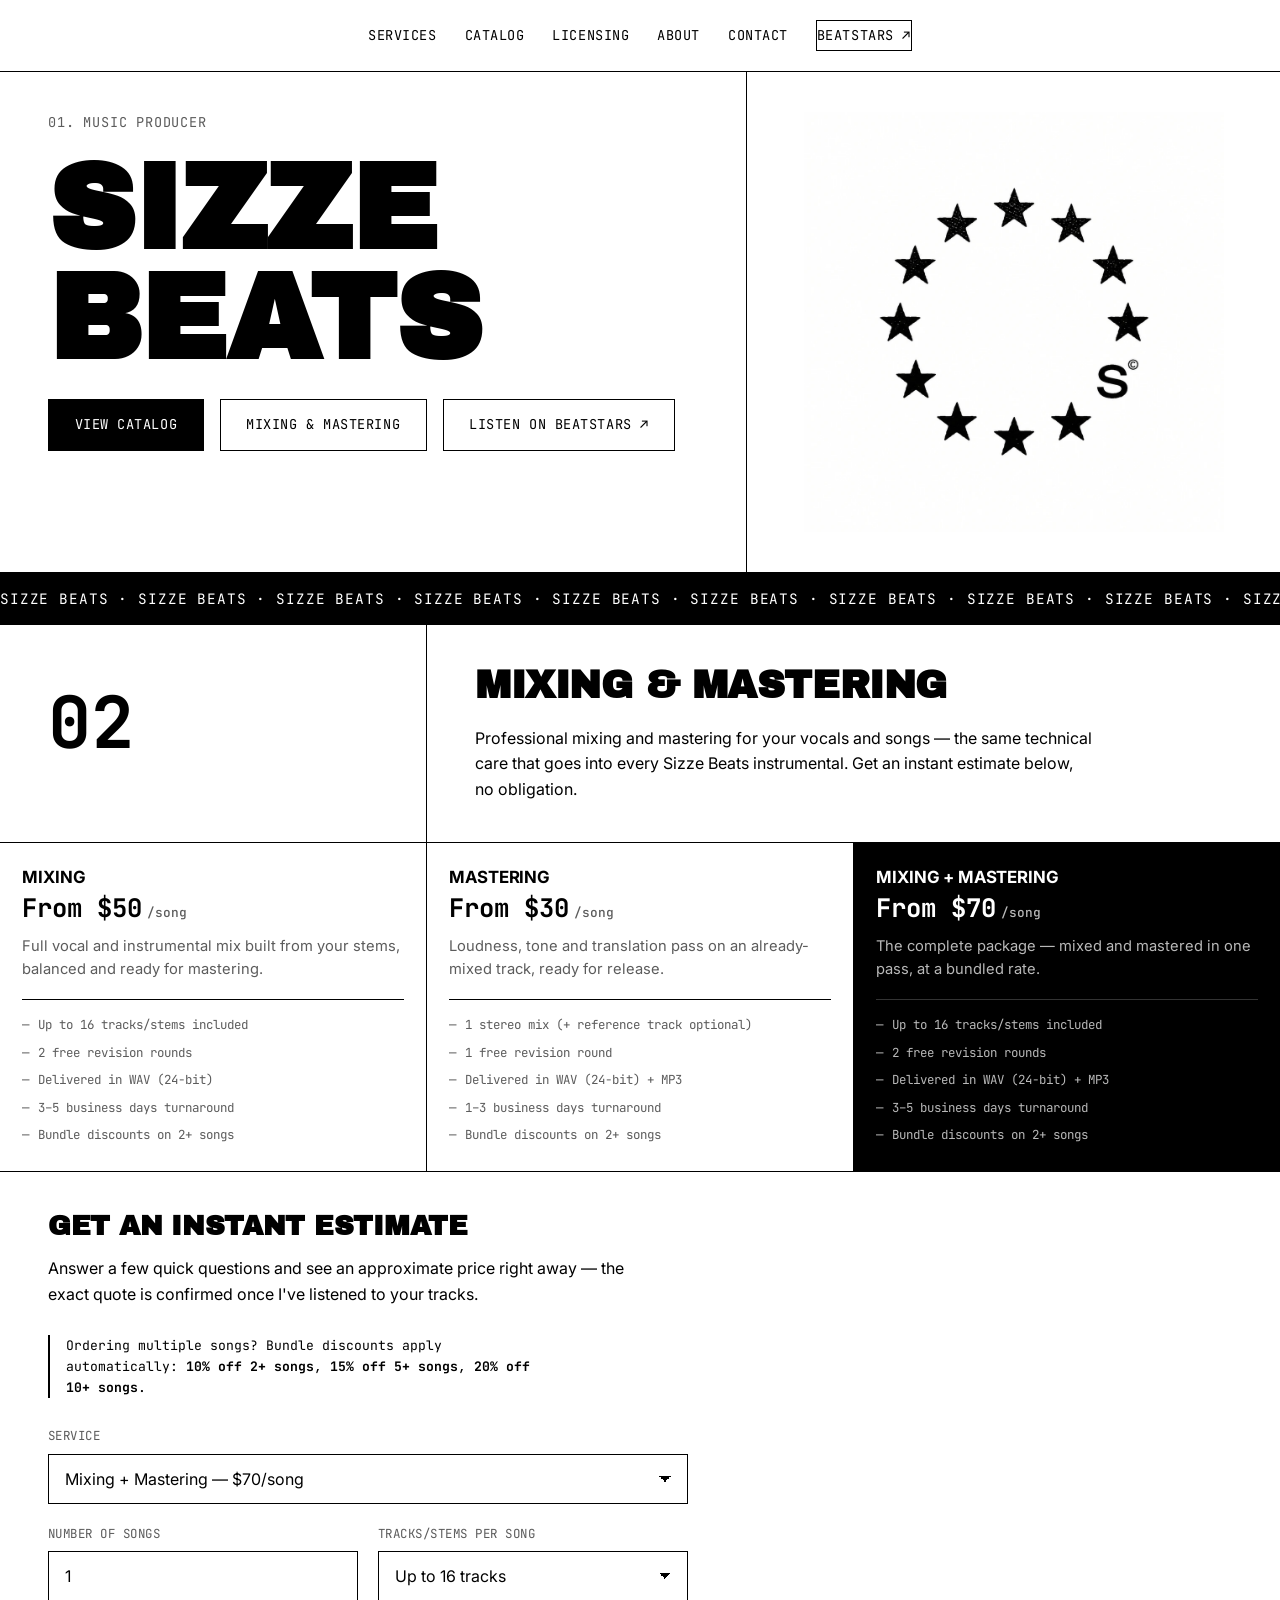
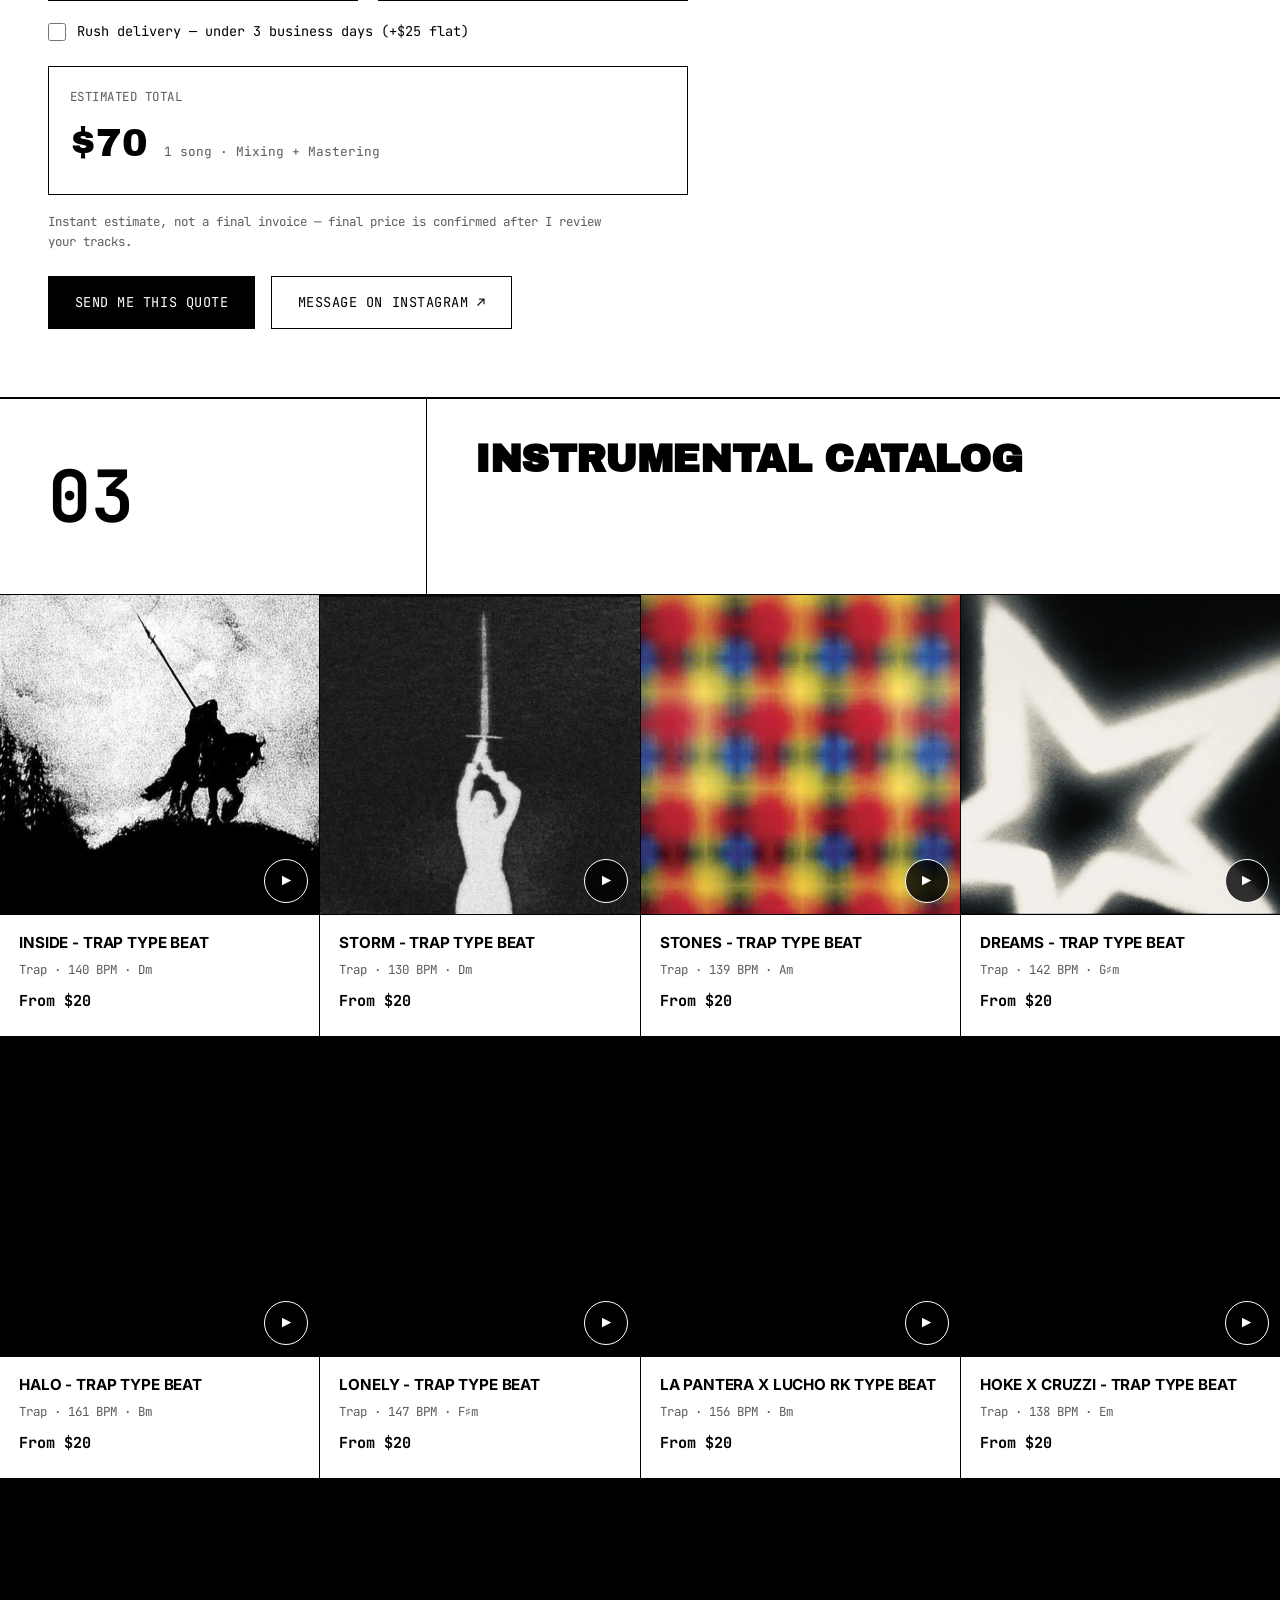
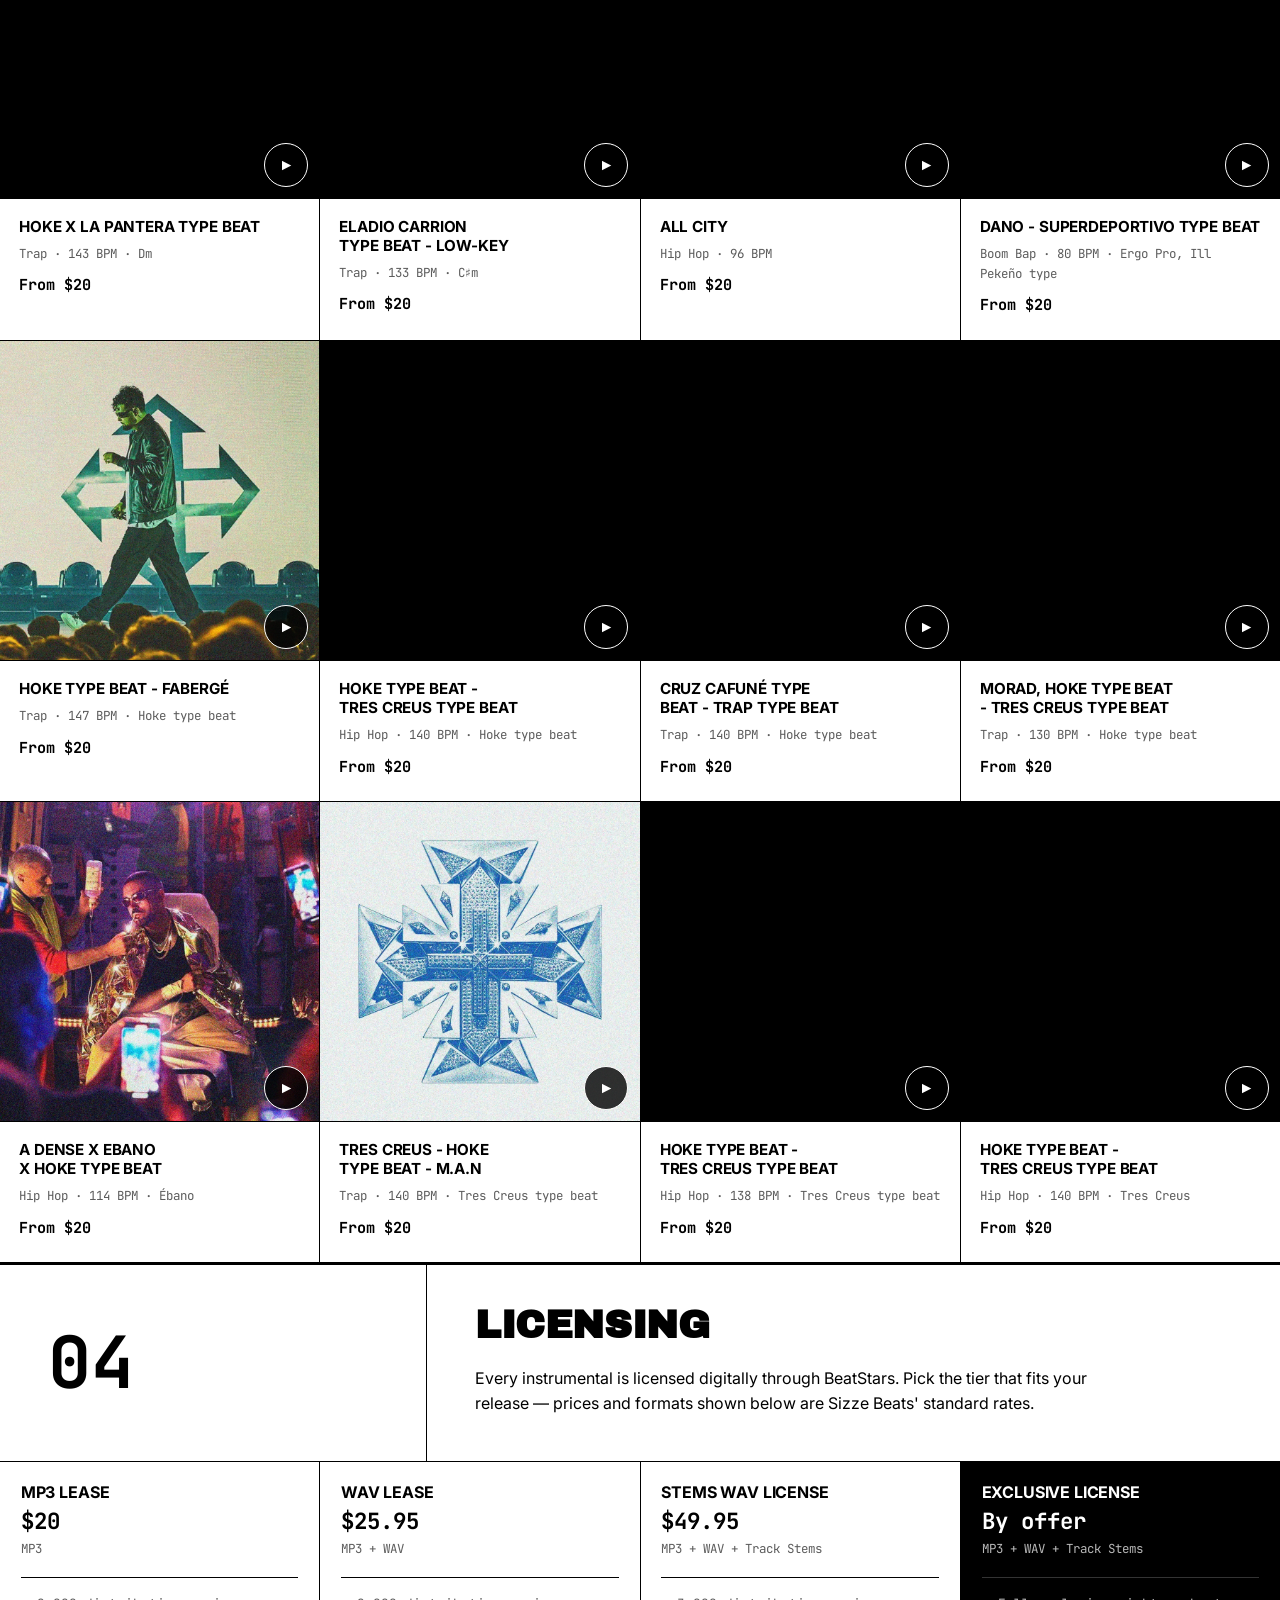
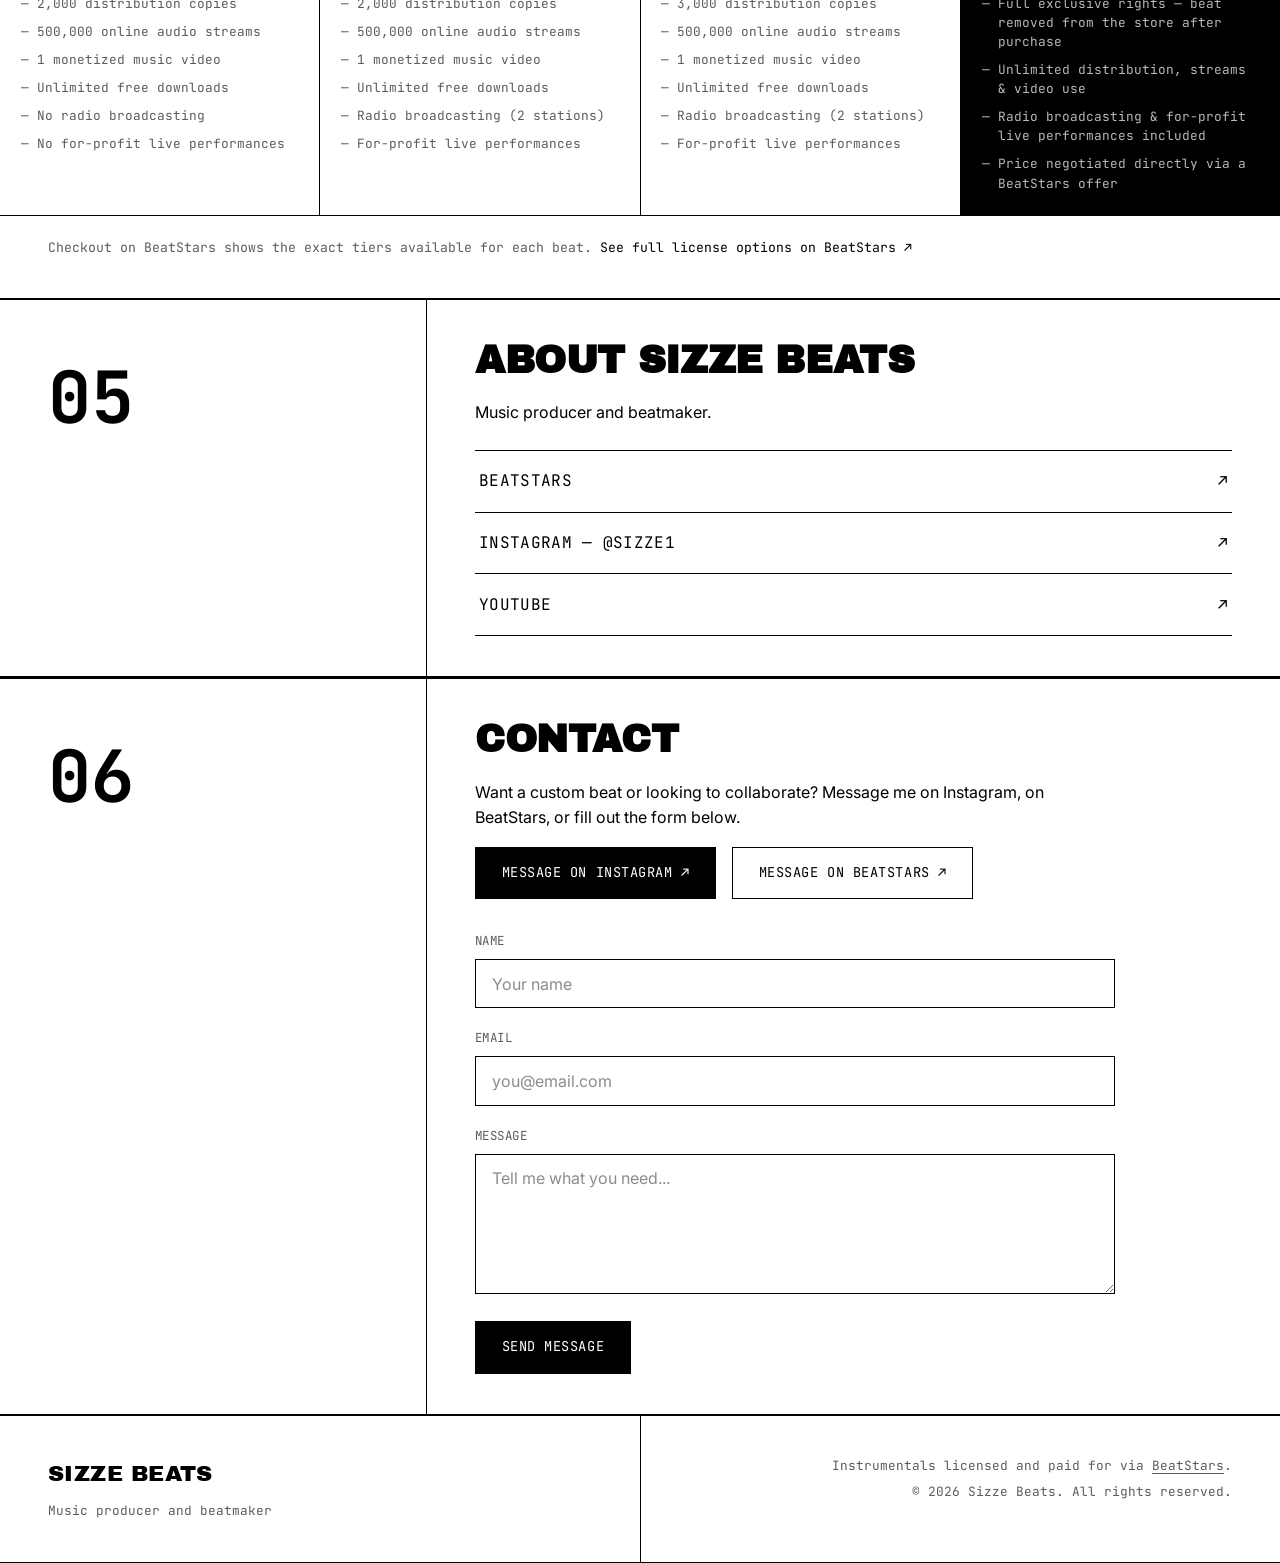
==== commit 8628b9c3: "Añade beat nuevo al catálogo: INSIDE - Trap Type Beat Co-Authored-By: Claude Sonnet 5 <noreply@anthr" ====
--- a/index.html
+++ b/index.html
@@ -74,6 +74,14 @@
   "name": "Sizze Beats instrumental catalog",
   "itemListElement": [
     { "@type": "ListItem", "position": 1, "item": {
+      "@type": "Product", "name": "INSIDE - Trap Type Beat",
+      "url": "https://www.beatstars.com/beat/inside-trap-type-beat-26258078",
+      "image": "https://sizzebeats.com/assets/img/21-inside.webp",
+      "brand": { "@type": "Brand", "name": "Sizze Beats" },
+      "category": "Trap instrumental (type beat)",
+      "offers": { "@type": "Offer", "price": "20", "priceCurrency": "USD", "availability": "https://schema.org/InStock", "url": "https://www.beatstars.com/beat/inside-trap-type-beat-26258078" }
+    }},
+    { "@type": "ListItem", "position": 2, "item": {
       "@type": "Product", "name": "STORM - Trap Type Beat",
       "url": "https://www.beatstars.com/beat/storm-trap-type-beat-26252599",
       "image": "https://sizzebeats.com/assets/img/20-storm.webp",
@@ -81,7 +89,7 @@
       "category": "Trap instrumental (type beat)",
       "offers": { "@type": "Offer", "price": "20", "priceCurrency": "USD", "availability": "https://schema.org/InStock", "url": "https://www.beatstars.com/beat/storm-trap-type-beat-26252599" }
     }},
-    { "@type": "ListItem", "position": 2, "item": {
+    { "@type": "ListItem", "position": 3, "item": {
       "@type": "Product", "name": "STONES - Trap Type Beat",
       "url": "https://www.beatstars.com/beat/stones-trap-type-beat-26252576",
       "image": "https://sizzebeats.com/assets/img/19-stones.webp",
@@ -89,7 +97,7 @@
       "category": "Trap instrumental (type beat)",
       "offers": { "@type": "Offer", "price": "20", "priceCurrency": "USD", "availability": "https://schema.org/InStock", "url": "https://www.beatstars.com/beat/stones-trap-type-beat-26252576" }
     }},
-    { "@type": "ListItem", "position": 3, "item": {
+    { "@type": "ListItem", "position": 4, "item": {
       "@type": "Product", "name": "DREAMS - Trap Type Beat",
       "url": "https://www.beatstars.com/beat/dreams-trap-type-beat-26238528",
       "image": "https://sizzebeats.com/assets/img/18-dreams.webp",
@@ -97,7 +105,7 @@
       "category": "Trap instrumental (type beat)",
       "offers": { "@type": "Offer", "price": "20", "priceCurrency": "USD", "availability": "https://schema.org/InStock", "url": "https://www.beatstars.com/beat/dreams-trap-type-beat-26238528" }
     }},
-    { "@type": "ListItem", "position": 4, "item": {
+    { "@type": "ListItem", "position": 5, "item": {
       "@type": "Product", "name": "HALO - Trap Type Beat",
       "url": "https://www.beatstars.com/beat/halo-trap-type-beat-26236461",
       "image": "https://sizzebeats.com/assets/img/16-halo.webp",
@@ -105,7 +113,7 @@
       "category": "Trap instrumental (type beat)",
       "offers": { "@type": "Offer", "price": "20", "priceCurrency": "USD", "availability": "https://schema.org/InStock", "url": "https://www.beatstars.com/beat/halo-trap-type-beat-26236461" }
     }},
-    { "@type": "ListItem", "position": 5, "item": {
+    { "@type": "ListItem", "position": 6, "item": {
       "@type": "Product", "name": "LONELY - Trap Type Beat",
       "url": "https://www.beatstars.com/beat/lonely-trap-type-beat-26233287",
       "image": "https://sizzebeats.com/assets/img/17-lonely.webp",
@@ -113,7 +121,7 @@
       "category": "Trap instrumental (type beat)",
       "offers": { "@type": "Offer", "price": "20", "priceCurrency": "USD", "availability": "https://schema.org/InStock", "url": "https://www.beatstars.com/beat/lonely-trap-type-beat-26233287" }
     }},
-    { "@type": "ListItem", "position": 6, "item": {
+    { "@type": "ListItem", "position": 7, "item": {
       "@type": "Product", "name": "La Pantera x Lucho RK Type Beat",
       "url": "https://www.beatstars.com/beat/la-pantera-x-lucho-rk-type-beat-26232632",
       "image": "https://sizzebeats.com/assets/img/15-la-pantera-lucho-rk.webp",
@@ -121,7 +129,7 @@
       "category": "Trap instrumental (type beat)",
       "offers": { "@type": "Offer", "price": "20", "priceCurrency": "USD", "availability": "https://schema.org/InStock", "url": "https://www.beatstars.com/beat/la-pantera-x-lucho-rk-type-beat-26232632" }
     }},
-    { "@type": "ListItem", "position": 7, "item": {
+    { "@type": "ListItem", "position": 8, "item": {
       "@type": "Product", "name": "Hoke x Cruzzi - Trap Type Beat",
       "url": "https://www.beatstars.com/beat/hoke-x-cruzzi-trap-type-beat-26226217",
       "image": "https://sizzebeats.com/assets/img/14-hoke-cruzzi.webp",
@@ -129,7 +137,7 @@
       "category": "Trap instrumental (type beat)",
       "offers": { "@type": "Offer", "price": "20", "priceCurrency": "USD", "availability": "https://schema.org/InStock", "url": "https://www.beatstars.com/beat/hoke-x-cruzzi-trap-type-beat-26226217" }
     }},
-    { "@type": "ListItem", "position": 8, "item": {
+    { "@type": "ListItem", "position": 9, "item": {
       "@type": "Product", "name": "Hoke x La Pantera Type Beat",
       "url": "https://www.beatstars.com/beat/hoke-x-la-pantera-type-beat-26221655",
       "image": "https://sizzebeats.com/assets/img/13-hoke-la-pantera.webp",
@@ -137,7 +145,7 @@
       "category": "Trap instrumental (type beat)",
       "offers": { "@type": "Offer", "price": "20", "priceCurrency": "USD", "availability": "https://schema.org/InStock", "url": "https://www.beatstars.com/beat/hoke-x-la-pantera-type-beat-26221655" }
     }},
-    { "@type": "ListItem", "position": 9, "item": {
+    { "@type": "ListItem", "position": 10, "item": {
       "@type": "Product", "name": "ELADIO CARRION TYPE BEAT - Low-Key",
       "url": "https://www.beatstars.com/beat/eladio-carrion-type-beat-low-key-26215294",
       "image": "https://sizzebeats.com/assets/img/01-eladio-carrion-low-key.webp",
@@ -145,7 +153,7 @@
       "category": "Trap instrumental (type beat)",
       "offers": { "@type": "Offer", "price": "20", "priceCurrency": "USD", "availability": "https://schema.org/InStock", "url": "https://www.beatstars.com/beat/eladio-carrion-type-beat-low-key-26215294" }
     }},
-    { "@type": "ListItem", "position": 10, "item": {
+    { "@type": "ListItem", "position": 11, "item": {
       "@type": "Product", "name": "ALL CITY",
       "url": "https://www.beatstars.com/beat/all-city-26210075",
       "image": "https://sizzebeats.com/assets/img/02-all-city.webp",
@@ -153,7 +161,7 @@
       "category": "Hip hop instrumental (type beat)",
       "offers": { "@type": "Offer", "price": "20", "priceCurrency": "USD", "availability": "https://schema.org/InStock", "url": "https://www.beatstars.com/beat/all-city-26210075" }
     }},
-    { "@type": "ListItem", "position": 11, "item": {
+    { "@type": "ListItem", "position": 12, "item": {
       "@type": "Product", "name": "DANO - SUPERDEPORTIVO TYPE BEAT - Ergo Pro, Ill Pekeño Type",
       "url": "https://www.beatstars.com/beat/dano-superdeportivo-type-beat-ergo-pro-ill-pekeno-type-21997369",
       "image": "https://sizzebeats.com/assets/img/04-dano-superdeportivo.webp",
@@ -161,7 +169,7 @@
       "category": "Boom bap instrumental (type beat)",
       "offers": { "@type": "Offer", "price": "20", "priceCurrency": "USD", "availability": "https://schema.org/InStock", "url": "https://www.beatstars.com/beat/dano-superdeportivo-type-beat-ergo-pro-ill-pekeno-type-21997369" }
     }},
-    { "@type": "ListItem", "position": 12, "item": {
+    { "@type": "ListItem", "position": 13, "item": {
       "@type": "Product", "name": "Hoke Type Beat - Fabergé",
       "url": "https://www.beatstars.com/beat/hoke-type-beat-faberge-21961657",
       "image": "https://sizzebeats.com/assets/img/05-hoke-faberge.webp",
@@ -169,7 +177,7 @@
       "category": "Trap instrumental (type beat)",
       "offers": { "@type": "Offer", "price": "20", "priceCurrency": "USD", "availability": "https://schema.org/InStock", "url": "https://www.beatstars.com/beat/hoke-type-beat-faberge-21961657" }
     }},
-    { "@type": "ListItem", "position": 13, "item": {
+    { "@type": "ListItem", "position": 14, "item": {
       "@type": "Product", "name": "HOKE TYPE BEAT - TRES CREUS TYPE BEAT",
       "url": "https://www.beatstars.com/beat/hoke-type-beat-tres-creus-type-beat-21744253",
       "image": "https://sizzebeats.com/assets/img/06-hoke-tres-creus-21744253.webp",
@@ -177,7 +185,7 @@
       "category": "Hip hop instrumental (type beat)",
       "offers": { "@type": "Offer", "price": "20", "priceCurrency": "USD", "availability": "https://schema.org/InStock", "url": "https://www.beatstars.com/beat/hoke-type-beat-tres-creus-type-beat-21744253" }
     }},
-    { "@type": "ListItem", "position": 14, "item": {
+    { "@type": "ListItem", "position": 15, "item": {
       "@type": "Product", "name": "CRUZ CAFUNÉ TYPE BEAT - TRAP TYPE BEAT",
       "url": "https://www.beatstars.com/beat/cruz-cafune-type-beat-trap-type-beat-21730112",
       "image": "https://sizzebeats.com/assets/img/07-cruz-cafune.webp",
@@ -185,7 +193,7 @@
       "category": "Trap instrumental (type beat)",
       "offers": { "@type": "Offer", "price": "20", "priceCurrency": "USD", "availability": "https://schema.org/InStock", "url": "https://www.beatstars.com/beat/cruz-cafune-type-beat-trap-type-beat-21730112" }
     }},
-    { "@type": "ListItem", "position": 15, "item": {
+    { "@type": "ListItem", "position": 16, "item": {
       "@type": "Product", "name": "MORAD, HOKE TYPE BEAT - TRES CREUS TYPE BEAT",
       "url": "https://www.beatstars.com/beat/morad-hoke-type-beat-tres-creus-type-beat-21550206",
       "image": "https://sizzebeats.com/assets/img/08-morad-hoke.webp",
@@ -193,7 +201,7 @@
       "category": "Trap instrumental (type beat)",
       "offers": { "@type": "Offer", "price": "20", "priceCurrency": "USD", "availability": "https://schema.org/InStock", "url": "https://www.beatstars.com/beat/morad-hoke-type-beat-tres-creus-type-beat-21550206" }
     }},
-    { "@type": "ListItem", "position": 16, "item": {
+    { "@type": "ListItem", "position": 17, "item": {
       "@type": "Product", "name": "A Dense x Ebano x Hoke Type Beat",
       "url": "https://www.beatstars.com/beat/a-dense-x-ebano-x-hoke-type-beat-21249584",
       "image": "https://sizzebeats.com/assets/img/09-a-dense-ebano-hoke.webp",
@@ -201,7 +209,7 @@
       "category": "Hip hop instrumental (type beat)",
       "offers": { "@type": "Offer", "price": "20", "priceCurrency": "USD", "availability": "https://schema.org/InStock", "url": "https://www.beatstars.com/beat/a-dense-x-ebano-x-hoke-type-beat-21249584" }
     }},
-    { "@type": "ListItem", "position": 17, "item": {
+    { "@type": "ListItem", "position": 18, "item": {
       "@type": "Product", "name": "TRES CREUS - HOKE TYPE BEAT - M.A.N",
       "url": "https://www.beatstars.com/beat/tres-creus-hoke-type-beat-m-a-n-21190408",
       "image": "https://sizzebeats.com/assets/img/10-tres-creus-man.webp",
@@ -209,7 +217,7 @@
       "category": "Trap instrumental (type beat)",
       "offers": { "@type": "Offer", "price": "20", "priceCurrency": "USD", "availability": "https://schema.org/InStock", "url": "https://www.beatstars.com/beat/tres-creus-hoke-type-beat-m-a-n-21190408" }
     }},
-    { "@type": "ListItem", "position": 18, "item": {
+    { "@type": "ListItem", "position": 19, "item": {
       "@type": "Product", "name": "HOKE TYPE BEAT - Tres Creus Type Beat",
       "url": "https://www.beatstars.com/beat/hoke-type-beat-tres-creus-type-beat-21051591",
       "image": "https://sizzebeats.com/assets/img/11-hoke-tres-creus-21051591.webp",
@@ -217,7 +225,7 @@
       "category": "Hip hop instrumental (type beat)",
       "offers": { "@type": "Offer", "price": "20", "priceCurrency": "USD", "availability": "https://schema.org/InStock", "url": "https://www.beatstars.com/beat/hoke-type-beat-tres-creus-type-beat-21051591" }
     }},
-    { "@type": "ListItem", "position": 19, "item": {
+    { "@type": "ListItem", "position": 20, "item": {
       "@type": "Product", "name": "HOKE TYPE BEAT- Tres Creus Type Beat",
       "url": "https://www.beatstars.com/beat/hoke-type-beat-tres-creus-type-beat-21029337",
       "image": "https://sizzebeats.com/assets/img/12-hoke-tres-creus-21029337.webp",
@@ -411,6 +419,19 @@
 
     <div class="catalog-grid">
 
+      <article class="beat-card" data-beat-id="26258078" data-beat-title="INSIDE - Trap Type Beat">
+        <div class="beat-cover">
+          <img src="assets/img/21-inside.webp" alt="Cover art for INSIDE - Trap Type Beat, by Sizze Beats" loading="lazy" decoding="async" width="900" height="900">
+          <button type="button" class="beat-play" data-beat-play aria-pressed="false" aria-label="Play preview"><span class="beat-play-icon" aria-hidden="true">▶</span></button>
+        </div>
+        <a href="https://www.beatstars.com/beat/inside-trap-type-beat-26258078" target="_blank" rel="noopener" class="beat-meta">
+          <h3>INSIDE - Trap Type Beat</h3>
+          <p class="beat-tags">Trap · 140 BPM · Dm</p>
+          <p class="beat-price">From $20</p>
+        </a>
+        <div class="beat-player" data-beat-player hidden></div>
+      </article>
+
       <article class="beat-card" data-beat-id="26252599" data-beat-title="STORM - Trap Type Beat">
         <div class="beat-cover">
           <img src="assets/img/20-storm.webp" alt="Cover art for STORM - Trap Type Beat, by Sizze Beats" loading="lazy" decoding="async" width="900" height="900">
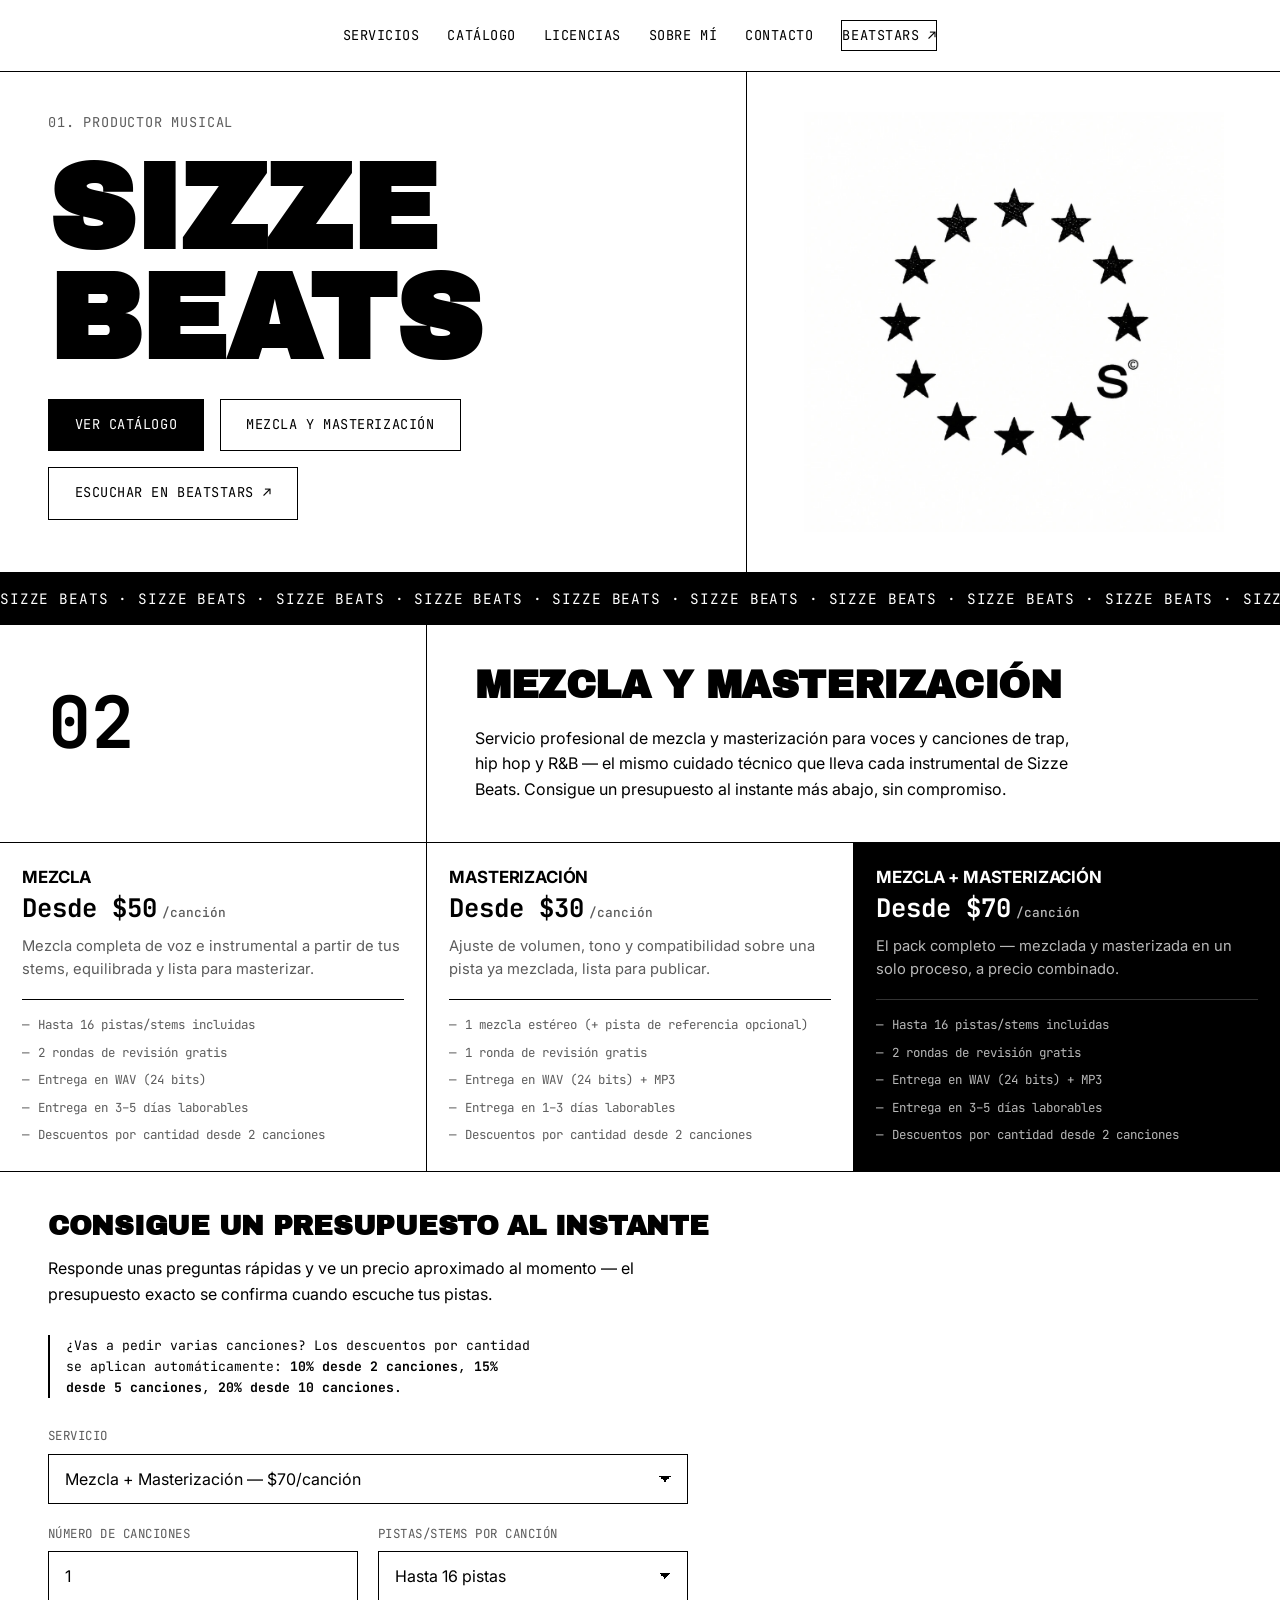
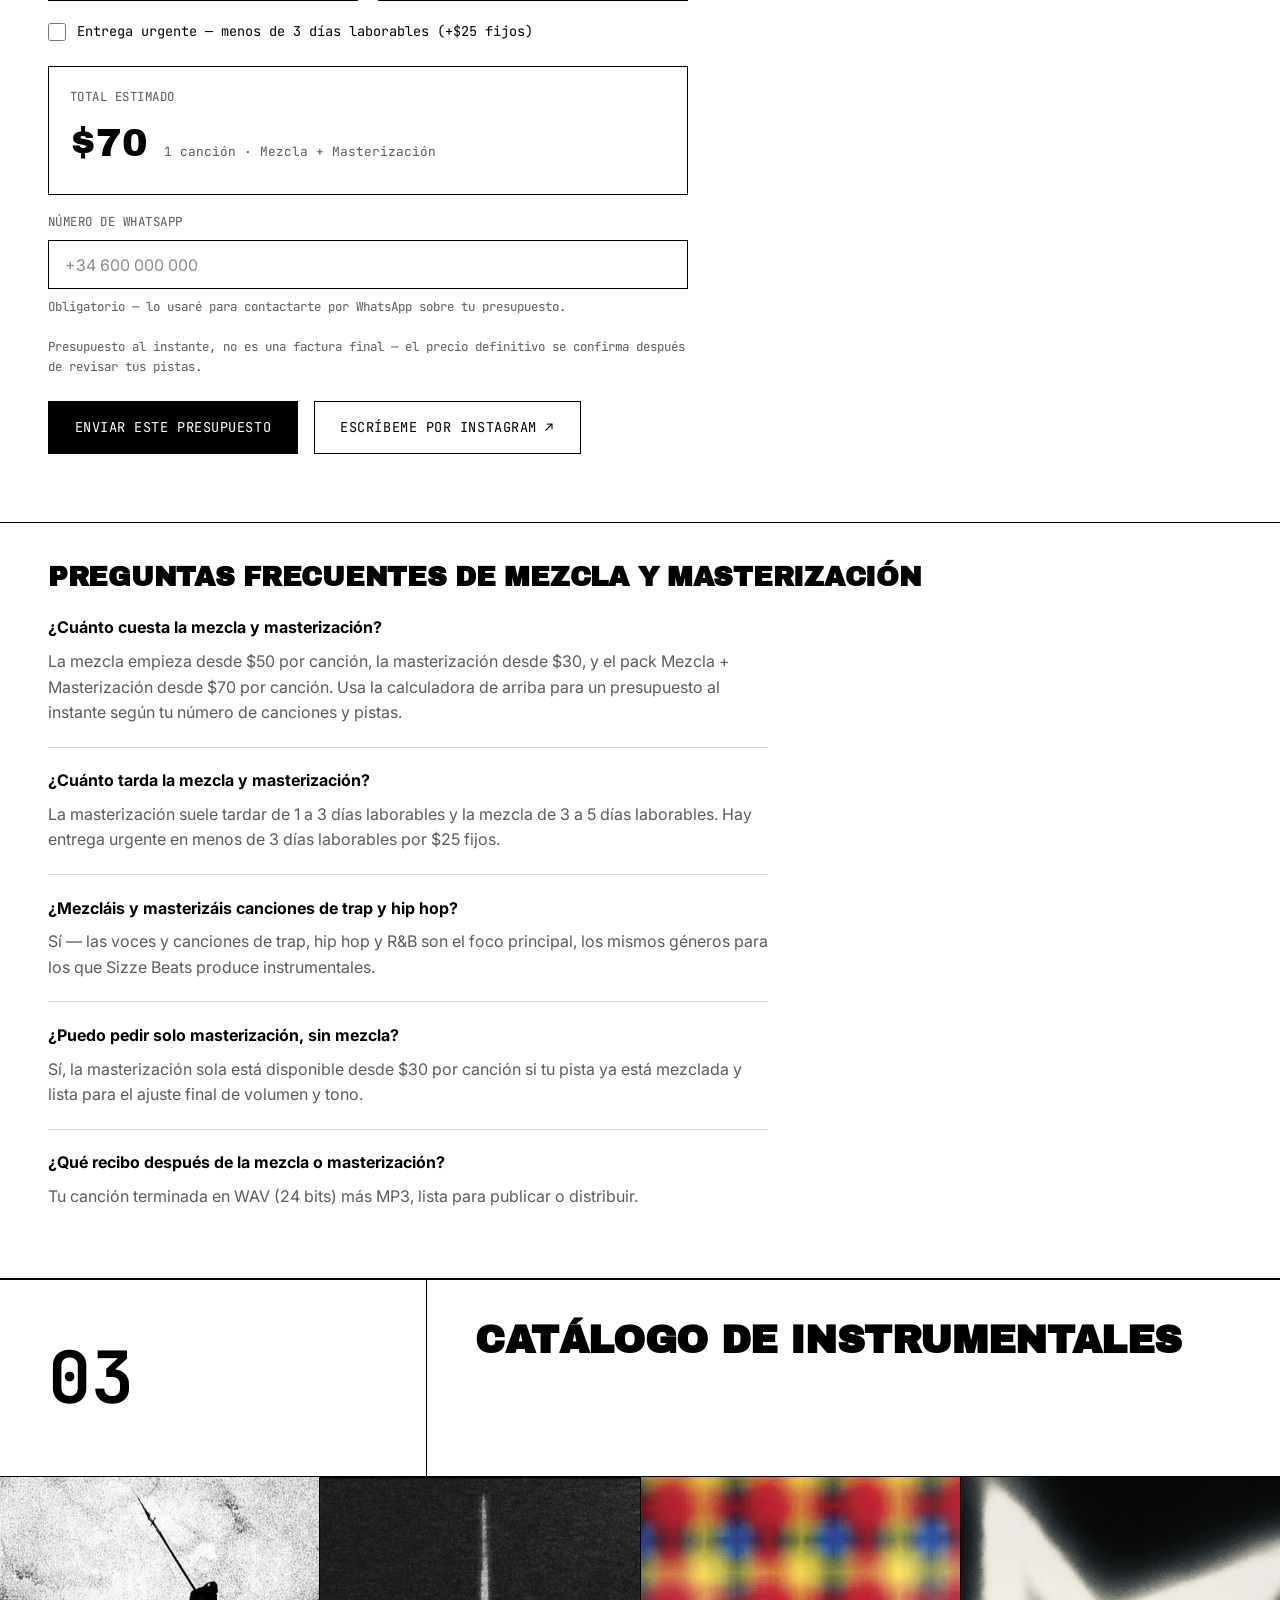
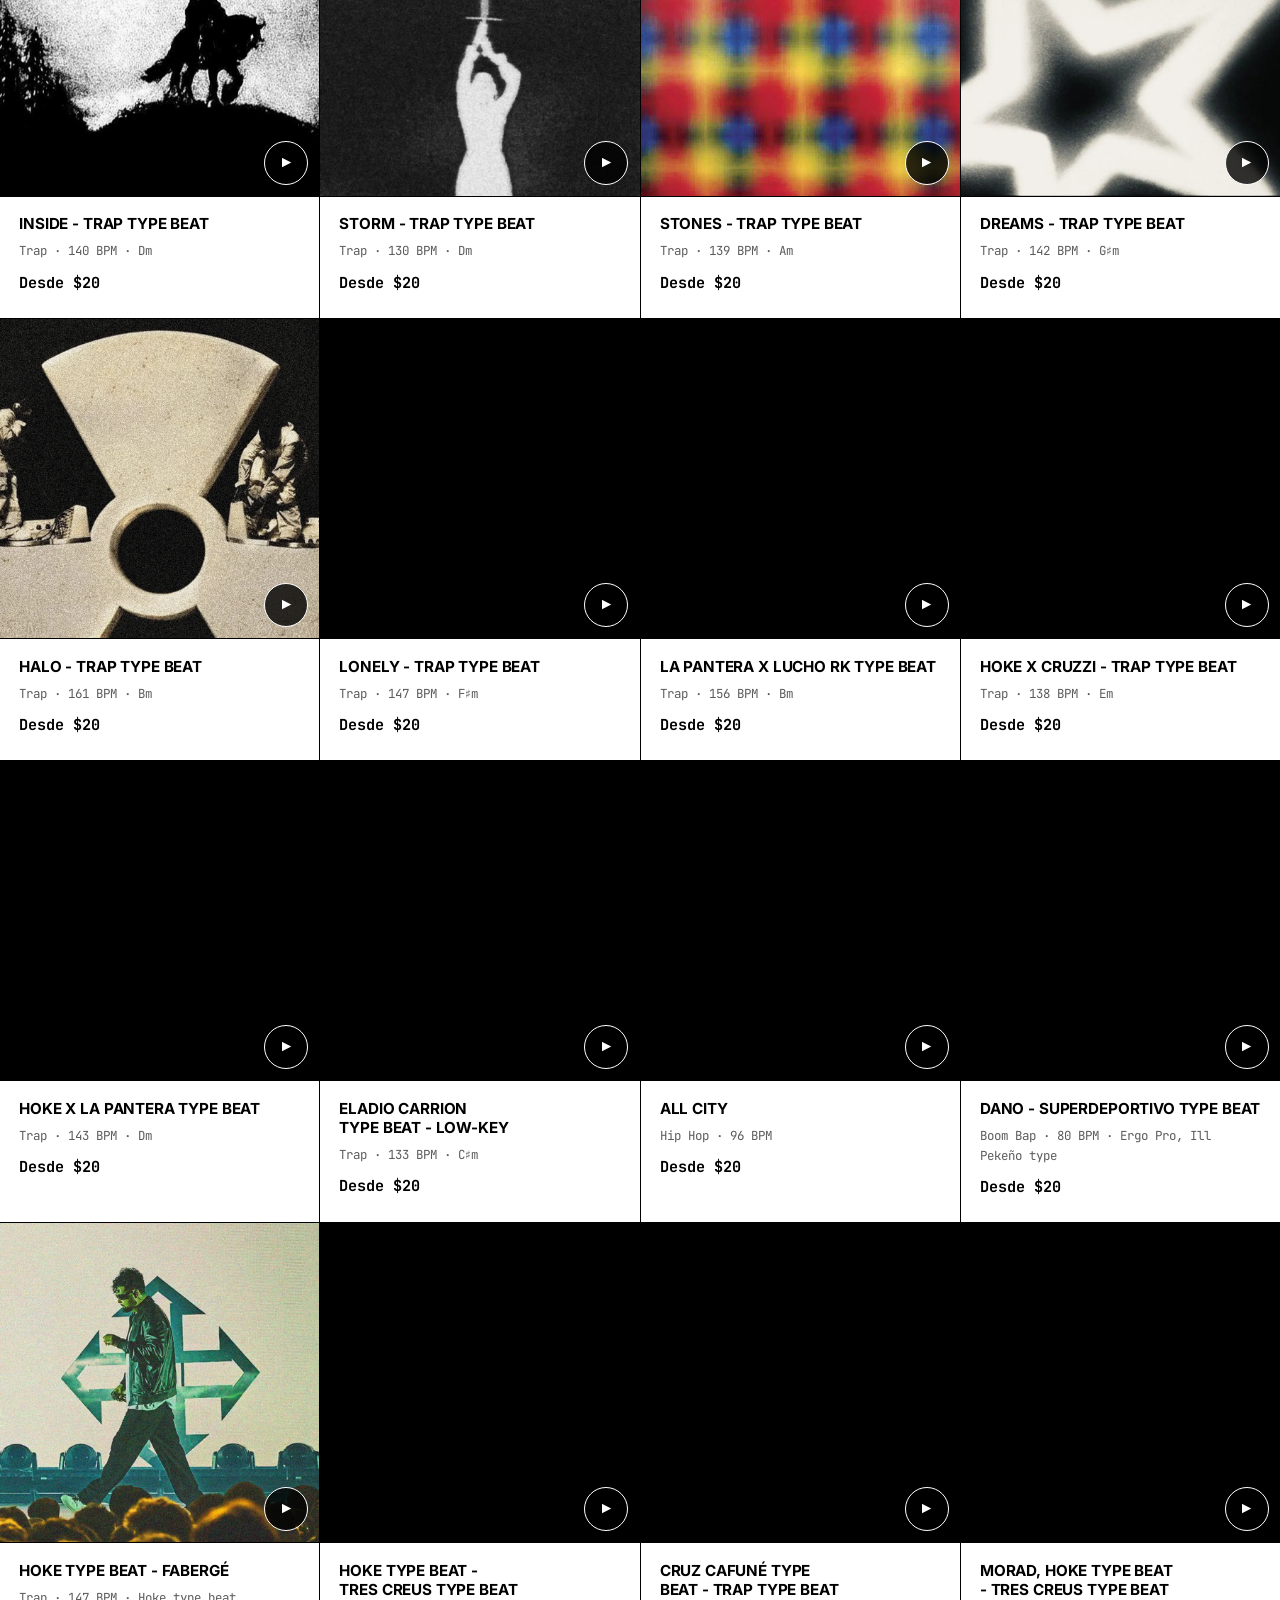
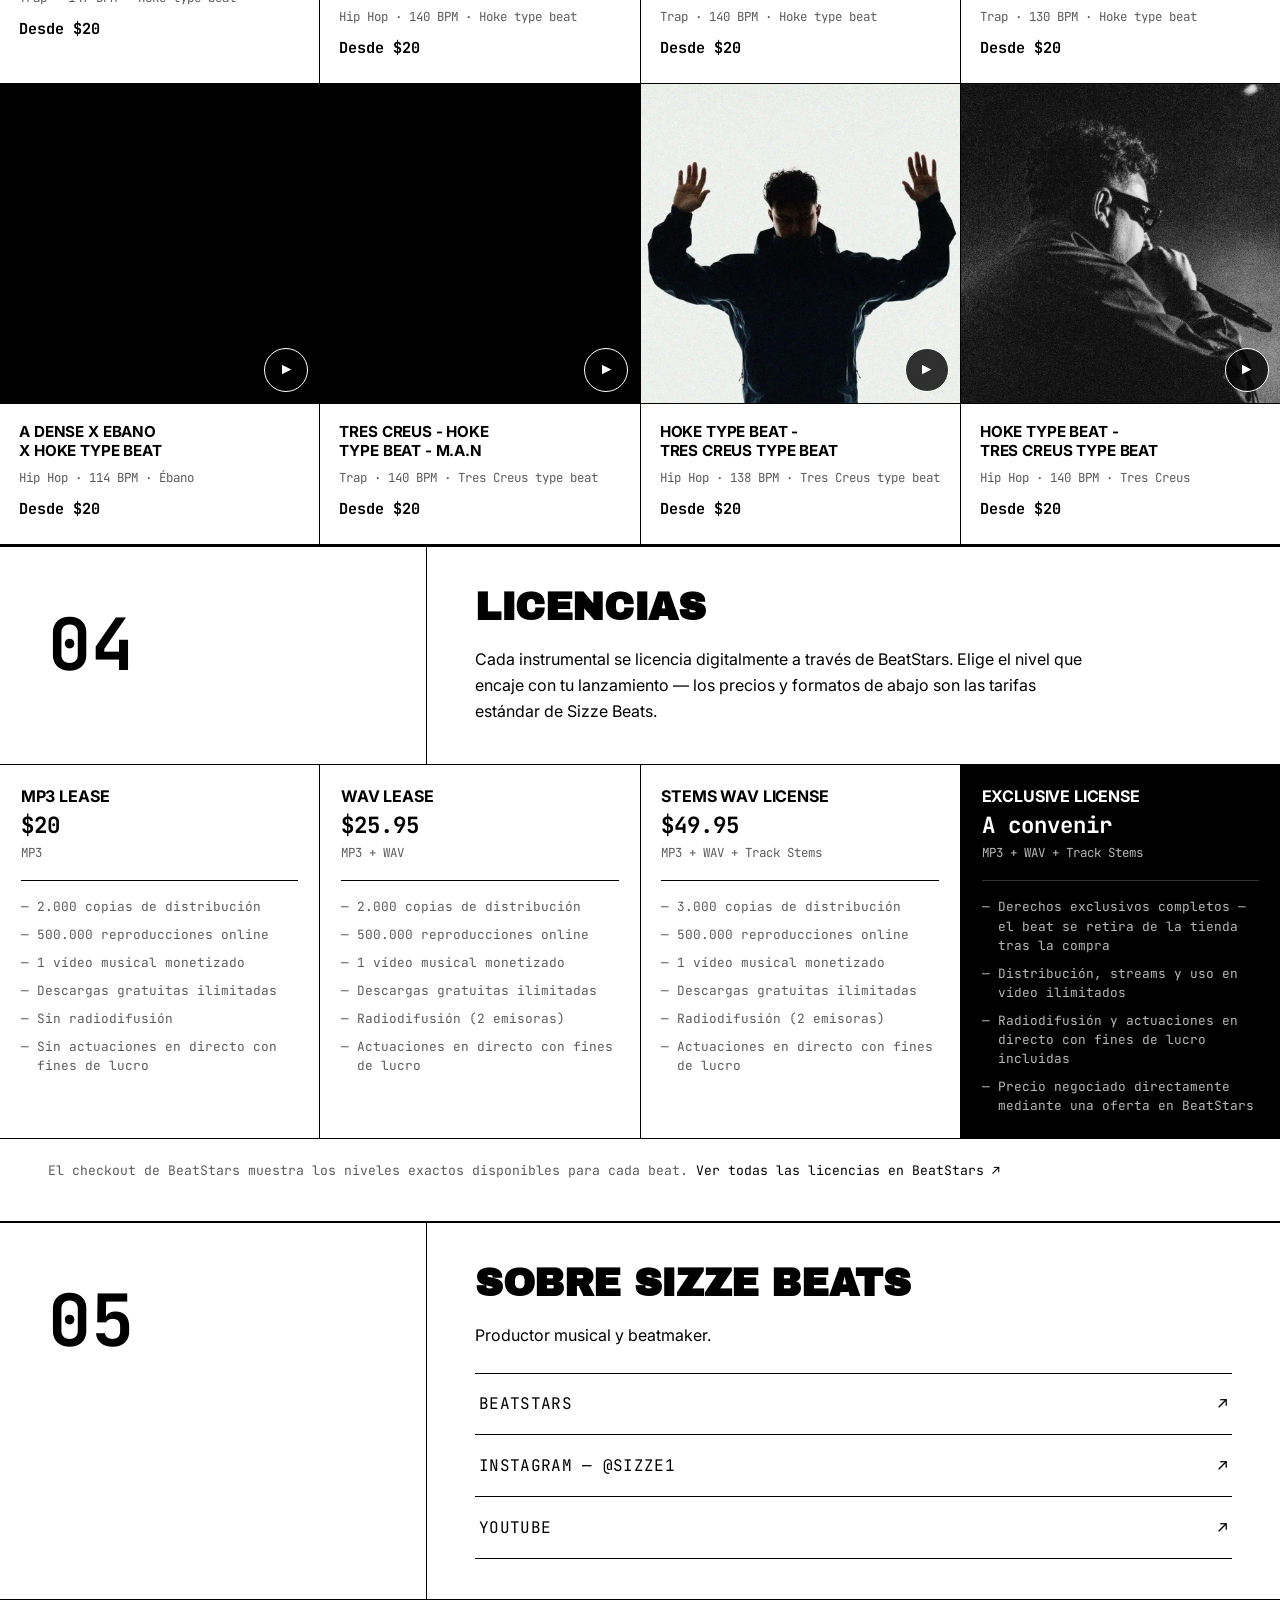
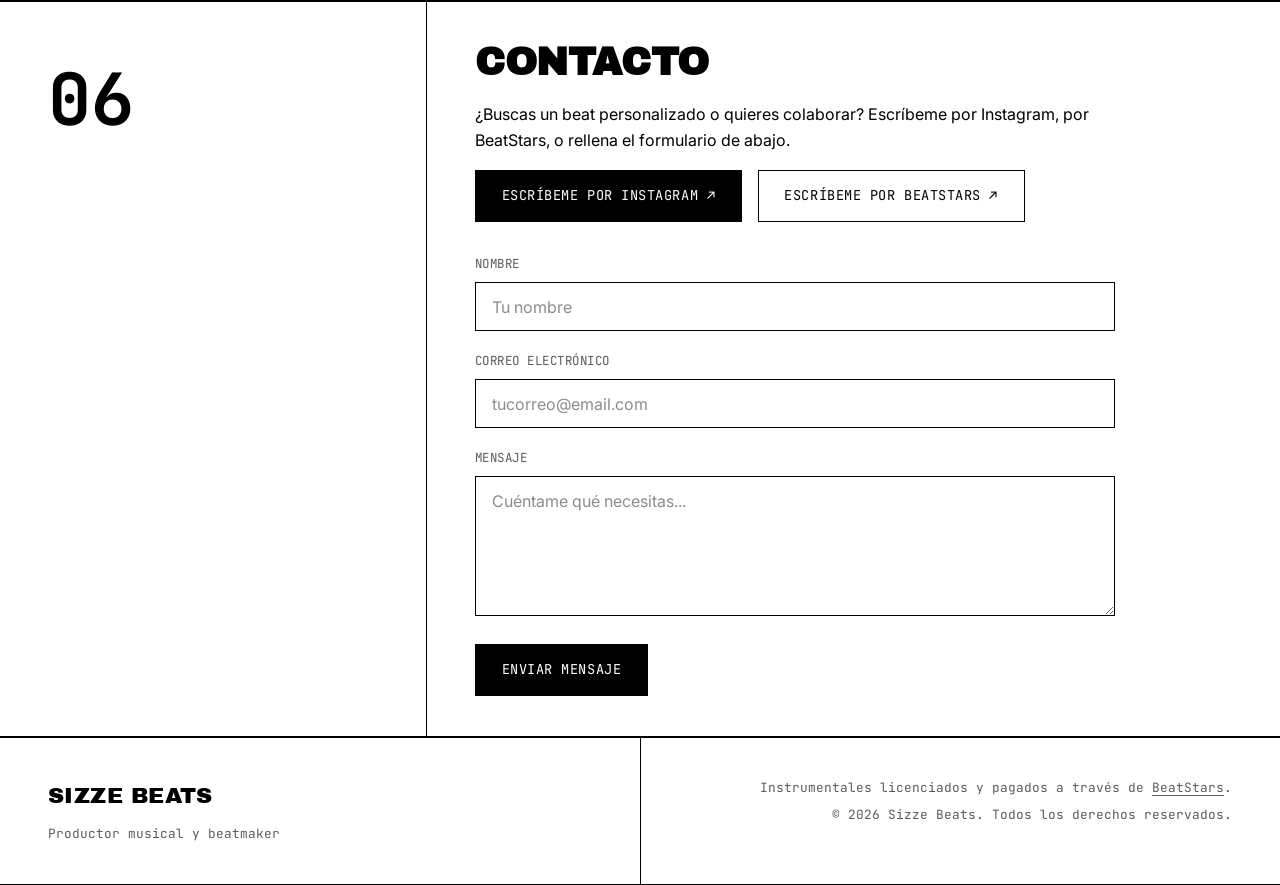
==== commit 59169dbe: "Teléfono obligatorio para presupuestos, SEO de mezcla/masterización y web traducida al español - Req" ====
--- a/index.html
+++ b/index.html
@@ -1,10 +1,10 @@
 <!doctype html>
-<html lang="en">
+<html lang="es">
 <head>
 <meta charset="utf-8">
 <meta name="viewport" content="width=device-width, initial-scale=1">
-<title>Sizze Beats - Music Producer & Beatmaker | Trap & Hip Hop Instrumentals</title>
-<meta name="description" content="Sizze Beats is a music producer and beatmaker. Listen to and buy original trap, hip hop and boom bap instrumentals (type beats), with MP3, WAV, Stems Wav and Exclusive licenses. Professional mixing and mastering services also available.">
+<title>Sizze Beats - Beats de Trap, Mezcla y Masterización</title>
+<meta name="description" content="Servicio profesional de mezcla y masterización para trap, hip hop y R&B, además de instrumentales (type beats) originales de trap y hip hop de Sizze Beats. Presupuesto al instante, entrega rápida.">
 <link rel="canonical" href="https://sizzebeats.com/">
 <meta name="robots" content="index, follow">
 <meta name="author" content="Sizze Beats">
@@ -13,21 +13,21 @@
 <!-- Open Graph -->
 <meta property="og:type" content="website">
 <meta property="og:site_name" content="Sizze Beats">
-<meta property="og:title" content="Sizze Beats - Music Producer & Beatmaker">
-<meta property="og:description" content="Trap, hip hop and boom bap instrumentals (type beats) made by Sizze Beats. Listen and buy your license on BeatStars.">
+<meta property="og:title" content="Sizze Beats - Beats de Trap, Mezcla y Masterización">
+<meta property="og:description" content="Servicio profesional de mezcla y masterización para trap, hip hop y R&B, además de instrumentales (type beats) originales de trap y hip hop de Sizze Beats.">
 <meta property="og:url" content="https://sizzebeats.com/">
 <meta property="og:image" content="https://sizzebeats.com/assets/img/og-image.webp">
 <meta property="og:image:width" content="1200">
 <meta property="og:image:height" content="630">
-<meta property="og:image:alt" content="Sizze Beats logo">
-<meta property="og:locale" content="en_US">
+<meta property="og:image:alt" content="Logo de Sizze Beats">
+<meta property="og:locale" content="es_ES">
 
 <!-- Twitter -->
 <meta name="twitter:card" content="summary_large_image">
-<meta name="twitter:title" content="Sizze Beats - Music Producer & Beatmaker">
-<meta name="twitter:description" content="Trap, hip hop and boom bap instrumentals. Listen and buy on BeatStars.">
+<meta name="twitter:title" content="Sizze Beats - Beats de Trap, Mezcla y Masterización">
+<meta name="twitter:description" content="Mezcla y masterización profesional para trap, hip hop y R&B, además de instrumentales originales de trap y hip hop.">
 <meta name="twitter:image" content="https://sizzebeats.com/assets/img/og-image.webp">
-<meta name="twitter:image:alt" content="Sizze Beats logo">
+<meta name="twitter:image:alt" content="Logo de Sizze Beats">
 
 <!-- Icons -->
 <link rel="icon" href="/favicon.ico" sizes="48x48">
@@ -42,7 +42,7 @@
 <link rel="preconnect" href="https://fonts.gstatic.com" crossorigin>
 <link rel="stylesheet" href="https://fonts.googleapis.com/css2?family=Archivo+Black&family=Inter:wght@400;500;600;700&family=JetBrains+Mono:wght@400;500;700&display=swap">
 
-<link rel="stylesheet" href="styles.css?v=20260917b">
+<link rel="stylesheet" href="styles.css?v=20260918b">
 
 <!-- Structured data: entity (MusicGroup) -->
 <script type="application/ld+json">
@@ -56,8 +56,8 @@
   "logo": "https://sizzebeats.com/assets/img/logo.webp",
   "image": "https://sizzebeats.com/assets/img/og-image.webp",
   "genre": ["Trap", "Hip Hop", "Boom Bap"],
-  "inLanguage": "en",
-  "description": "Sizze Beats is a music producer and beatmaker who creates trap, hip hop and boom bap instrumentals for artists and singers.",
+  "inLanguage": "es",
+  "description": "Sizze Beats es un productor musical y beatmaker que crea instrumentales de trap, hip hop y boom bap para artistas y cantantes, y ofrece servicios profesionales de mezcla y masterización.",
   "sameAs": [
     "https://www.beatstars.com/sizzebeatz",
     "https://www.instagram.com/sizze1",
@@ -71,14 +71,14 @@
 {
   "@context": "https://schema.org",
   "@type": "ItemList",
-  "name": "Sizze Beats instrumental catalog",
+  "name": "Catálogo de instrumentales de Sizze Beats",
   "itemListElement": [
     { "@type": "ListItem", "position": 1, "item": {
       "@type": "Product", "name": "INSIDE - Trap Type Beat",
       "url": "https://www.beatstars.com/beat/inside-trap-type-beat-26258078",
       "image": "https://sizzebeats.com/assets/img/21-inside.webp",
       "brand": { "@type": "Brand", "name": "Sizze Beats" },
-      "category": "Trap instrumental (type beat)",
+      "category": "Instrumental de trap (type beat)",
       "offers": { "@type": "Offer", "price": "20", "priceCurrency": "USD", "availability": "https://schema.org/InStock", "url": "https://www.beatstars.com/beat/inside-trap-type-beat-26258078" }
     }},
     { "@type": "ListItem", "position": 2, "item": {
@@ -86,7 +86,7 @@
       "url": "https://www.beatstars.com/beat/storm-trap-type-beat-26252599",
       "image": "https://sizzebeats.com/assets/img/20-storm.webp",
       "brand": { "@type": "Brand", "name": "Sizze Beats" },
-      "category": "Trap instrumental (type beat)",
+      "category": "Instrumental de trap (type beat)",
       "offers": { "@type": "Offer", "price": "20", "priceCurrency": "USD", "availability": "https://schema.org/InStock", "url": "https://www.beatstars.com/beat/storm-trap-type-beat-26252599" }
     }},
     { "@type": "ListItem", "position": 3, "item": {
@@ -94,7 +94,7 @@
       "url": "https://www.beatstars.com/beat/stones-trap-type-beat-26252576",
       "image": "https://sizzebeats.com/assets/img/19-stones.webp",
       "brand": { "@type": "Brand", "name": "Sizze Beats" },
-      "category": "Trap instrumental (type beat)",
+      "category": "Instrumental de trap (type beat)",
       "offers": { "@type": "Offer", "price": "20", "priceCurrency": "USD", "availability": "https://schema.org/InStock", "url": "https://www.beatstars.com/beat/stones-trap-type-beat-26252576" }
     }},
     { "@type": "ListItem", "position": 4, "item": {
@@ -102,7 +102,7 @@
       "url": "https://www.beatstars.com/beat/dreams-trap-type-beat-26238528",
       "image": "https://sizzebeats.com/assets/img/18-dreams.webp",
       "brand": { "@type": "Brand", "name": "Sizze Beats" },
-      "category": "Trap instrumental (type beat)",
+      "category": "Instrumental de trap (type beat)",
       "offers": { "@type": "Offer", "price": "20", "priceCurrency": "USD", "availability": "https://schema.org/InStock", "url": "https://www.beatstars.com/beat/dreams-trap-type-beat-26238528" }
     }},
     { "@type": "ListItem", "position": 5, "item": {
@@ -110,7 +110,7 @@
       "url": "https://www.beatstars.com/beat/halo-trap-type-beat-26236461",
       "image": "https://sizzebeats.com/assets/img/16-halo.webp",
       "brand": { "@type": "Brand", "name": "Sizze Beats" },
-      "category": "Trap instrumental (type beat)",
+      "category": "Instrumental de trap (type beat)",
       "offers": { "@type": "Offer", "price": "20", "priceCurrency": "USD", "availability": "https://schema.org/InStock", "url": "https://www.beatstars.com/beat/halo-trap-type-beat-26236461" }
     }},
     { "@type": "ListItem", "position": 6, "item": {
@@ -118,7 +118,7 @@
       "url": "https://www.beatstars.com/beat/lonely-trap-type-beat-26233287",
       "image": "https://sizzebeats.com/assets/img/17-lonely.webp",
       "brand": { "@type": "Brand", "name": "Sizze Beats" },
-      "category": "Trap instrumental (type beat)",
+      "category": "Instrumental de trap (type beat)",
       "offers": { "@type": "Offer", "price": "20", "priceCurrency": "USD", "availability": "https://schema.org/InStock", "url": "https://www.beatstars.com/beat/lonely-trap-type-beat-26233287" }
     }},
     { "@type": "ListItem", "position": 7, "item": {
@@ -126,7 +126,7 @@
       "url": "https://www.beatstars.com/beat/la-pantera-x-lucho-rk-type-beat-26232632",
       "image": "https://sizzebeats.com/assets/img/15-la-pantera-lucho-rk.webp",
       "brand": { "@type": "Brand", "name": "Sizze Beats" },
-      "category": "Trap instrumental (type beat)",
+      "category": "Instrumental de trap (type beat)",
       "offers": { "@type": "Offer", "price": "20", "priceCurrency": "USD", "availability": "https://schema.org/InStock", "url": "https://www.beatstars.com/beat/la-pantera-x-lucho-rk-type-beat-26232632" }
     }},
     { "@type": "ListItem", "position": 8, "item": {
@@ -134,7 +134,7 @@
       "url": "https://www.beatstars.com/beat/hoke-x-cruzzi-trap-type-beat-26226217",
       "image": "https://sizzebeats.com/assets/img/14-hoke-cruzzi.webp",
       "brand": { "@type": "Brand", "name": "Sizze Beats" },
-      "category": "Trap instrumental (type beat)",
+      "category": "Instrumental de trap (type beat)",
       "offers": { "@type": "Offer", "price": "20", "priceCurrency": "USD", "availability": "https://schema.org/InStock", "url": "https://www.beatstars.com/beat/hoke-x-cruzzi-trap-type-beat-26226217" }
     }},
     { "@type": "ListItem", "position": 9, "item": {
@@ -142,7 +142,7 @@
       "url": "https://www.beatstars.com/beat/hoke-x-la-pantera-type-beat-26221655",
       "image": "https://sizzebeats.com/assets/img/13-hoke-la-pantera.webp",
       "brand": { "@type": "Brand", "name": "Sizze Beats" },
-      "category": "Trap instrumental (type beat)",
+      "category": "Instrumental de trap (type beat)",
       "offers": { "@type": "Offer", "price": "20", "priceCurrency": "USD", "availability": "https://schema.org/InStock", "url": "https://www.beatstars.com/beat/hoke-x-la-pantera-type-beat-26221655" }
     }},
     { "@type": "ListItem", "position": 10, "item": {
@@ -150,7 +150,7 @@
       "url": "https://www.beatstars.com/beat/eladio-carrion-type-beat-low-key-26215294",
       "image": "https://sizzebeats.com/assets/img/01-eladio-carrion-low-key.webp",
       "brand": { "@type": "Brand", "name": "Sizze Beats" },
-      "category": "Trap instrumental (type beat)",
+      "category": "Instrumental de trap (type beat)",
       "offers": { "@type": "Offer", "price": "20", "priceCurrency": "USD", "availability": "https://schema.org/InStock", "url": "https://www.beatstars.com/beat/eladio-carrion-type-beat-low-key-26215294" }
     }},
     { "@type": "ListItem", "position": 11, "item": {
@@ -158,7 +158,7 @@
       "url": "https://www.beatstars.com/beat/all-city-26210075",
       "image": "https://sizzebeats.com/assets/img/02-all-city.webp",
       "brand": { "@type": "Brand", "name": "Sizze Beats" },
-      "category": "Hip hop instrumental (type beat)",
+      "category": "Instrumental de hip hop (type beat)",
       "offers": { "@type": "Offer", "price": "20", "priceCurrency": "USD", "availability": "https://schema.org/InStock", "url": "https://www.beatstars.com/beat/all-city-26210075" }
     }},
     { "@type": "ListItem", "position": 12, "item": {
@@ -166,7 +166,7 @@
       "url": "https://www.beatstars.com/beat/dano-superdeportivo-type-beat-ergo-pro-ill-pekeno-type-21997369",
       "image": "https://sizzebeats.com/assets/img/04-dano-superdeportivo.webp",
       "brand": { "@type": "Brand", "name": "Sizze Beats" },
-      "category": "Boom bap instrumental (type beat)",
+      "category": "Instrumental de boom bap (type beat)",
       "offers": { "@type": "Offer", "price": "20", "priceCurrency": "USD", "availability": "https://schema.org/InStock", "url": "https://www.beatstars.com/beat/dano-superdeportivo-type-beat-ergo-pro-ill-pekeno-type-21997369" }
     }},
     { "@type": "ListItem", "position": 13, "item": {
@@ -174,7 +174,7 @@
       "url": "https://www.beatstars.com/beat/hoke-type-beat-faberge-21961657",
       "image": "https://sizzebeats.com/assets/img/05-hoke-faberge.webp",
       "brand": { "@type": "Brand", "name": "Sizze Beats" },
-      "category": "Trap instrumental (type beat)",
+      "category": "Instrumental de trap (type beat)",
       "offers": { "@type": "Offer", "price": "20", "priceCurrency": "USD", "availability": "https://schema.org/InStock", "url": "https://www.beatstars.com/beat/hoke-type-beat-faberge-21961657" }
     }},
     { "@type": "ListItem", "position": 14, "item": {
@@ -182,7 +182,7 @@
       "url": "https://www.beatstars.com/beat/hoke-type-beat-tres-creus-type-beat-21744253",
       "image": "https://sizzebeats.com/assets/img/06-hoke-tres-creus-21744253.webp",
       "brand": { "@type": "Brand", "name": "Sizze Beats" },
-      "category": "Hip hop instrumental (type beat)",
+      "category": "Instrumental de hip hop (type beat)",
       "offers": { "@type": "Offer", "price": "20", "priceCurrency": "USD", "availability": "https://schema.org/InStock", "url": "https://www.beatstars.com/beat/hoke-type-beat-tres-creus-type-beat-21744253" }
     }},
     { "@type": "ListItem", "position": 15, "item": {
@@ -190,7 +190,7 @@
       "url": "https://www.beatstars.com/beat/cruz-cafune-type-beat-trap-type-beat-21730112",
       "image": "https://sizzebeats.com/assets/img/07-cruz-cafune.webp",
       "brand": { "@type": "Brand", "name": "Sizze Beats" },
-      "category": "Trap instrumental (type beat)",
+      "category": "Instrumental de trap (type beat)",
       "offers": { "@type": "Offer", "price": "20", "priceCurrency": "USD", "availability": "https://schema.org/InStock", "url": "https://www.beatstars.com/beat/cruz-cafune-type-beat-trap-type-beat-21730112" }
     }},
     { "@type": "ListItem", "position": 16, "item": {
@@ -198,7 +198,7 @@
       "url": "https://www.beatstars.com/beat/morad-hoke-type-beat-tres-creus-type-beat-21550206",
       "image": "https://sizzebeats.com/assets/img/08-morad-hoke.webp",
       "brand": { "@type": "Brand", "name": "Sizze Beats" },
-      "category": "Trap instrumental (type beat)",
+      "category": "Instrumental de trap (type beat)",
       "offers": { "@type": "Offer", "price": "20", "priceCurrency": "USD", "availability": "https://schema.org/InStock", "url": "https://www.beatstars.com/beat/morad-hoke-type-beat-tres-creus-type-beat-21550206" }
     }},
     { "@type": "ListItem", "position": 17, "item": {
@@ -206,7 +206,7 @@
       "url": "https://www.beatstars.com/beat/a-dense-x-ebano-x-hoke-type-beat-21249584",
       "image": "https://sizzebeats.com/assets/img/09-a-dense-ebano-hoke.webp",
       "brand": { "@type": "Brand", "name": "Sizze Beats" },
-      "category": "Hip hop instrumental (type beat)",
+      "category": "Instrumental de hip hop (type beat)",
       "offers": { "@type": "Offer", "price": "20", "priceCurrency": "USD", "availability": "https://schema.org/InStock", "url": "https://www.beatstars.com/beat/a-dense-x-ebano-x-hoke-type-beat-21249584" }
     }},
     { "@type": "ListItem", "position": 18, "item": {
@@ -214,7 +214,7 @@
       "url": "https://www.beatstars.com/beat/tres-creus-hoke-type-beat-m-a-n-21190408",
       "image": "https://sizzebeats.com/assets/img/10-tres-creus-man.webp",
       "brand": { "@type": "Brand", "name": "Sizze Beats" },
-      "category": "Trap instrumental (type beat)",
+      "category": "Instrumental de trap (type beat)",
       "offers": { "@type": "Offer", "price": "20", "priceCurrency": "USD", "availability": "https://schema.org/InStock", "url": "https://www.beatstars.com/beat/tres-creus-hoke-type-beat-m-a-n-21190408" }
     }},
     { "@type": "ListItem", "position": 19, "item": {
@@ -222,7 +222,7 @@
       "url": "https://www.beatstars.com/beat/hoke-type-beat-tres-creus-type-beat-21051591",
       "image": "https://sizzebeats.com/assets/img/11-hoke-tres-creus-21051591.webp",
       "brand": { "@type": "Brand", "name": "Sizze Beats" },
-      "category": "Hip hop instrumental (type beat)",
+      "category": "Instrumental de hip hop (type beat)",
       "offers": { "@type": "Offer", "price": "20", "priceCurrency": "USD", "availability": "https://schema.org/InStock", "url": "https://www.beatstars.com/beat/hoke-type-beat-tres-creus-type-beat-21051591" }
     }},
     { "@type": "ListItem", "position": 20, "item": {
@@ -230,7 +230,7 @@
       "url": "https://www.beatstars.com/beat/hoke-type-beat-tres-creus-type-beat-21029337",
       "image": "https://sizzebeats.com/assets/img/12-hoke-tres-creus-21029337.webp",
       "brand": { "@type": "Brand", "name": "Sizze Beats" },
-      "category": "Hip hop instrumental (type beat)",
+      "category": "Instrumental de hip hop (type beat)",
       "offers": { "@type": "Offer", "price": "20", "priceCurrency": "USD", "availability": "https://schema.org/InStock", "url": "https://www.beatstars.com/beat/hoke-type-beat-tres-creus-type-beat-21029337" }
     }}
   ]
@@ -242,36 +242,72 @@
 {
   "@context": "https://schema.org",
   "@type": "Service",
-  "serviceType": "Music mixing and mastering",
+  "serviceType": "Mezcla y masterización musical",
+  "description": "Mezcla y masterización profesional para canciones de trap, hip hop y R&B, con presupuesto online al instante y entrega rápida.",
   "provider": { "@id": "https://sizzebeats.com/#brand" },
   "areaServed": "Worldwide",
   "url": "https://sizzebeats.com/#servicios",
   "hasOfferCatalog": {
     "@type": "OfferCatalog",
-    "name": "Mixing & Mastering services",
+    "name": "Servicios de mezcla y masterización",
     "itemListElement": [
-      { "@type": "Offer", "itemOffered": { "@type": "Service", "name": "Mixing" }, "price": "50", "priceCurrency": "USD" },
-      { "@type": "Offer", "itemOffered": { "@type": "Service", "name": "Mastering" }, "price": "30", "priceCurrency": "USD" },
-      { "@type": "Offer", "itemOffered": { "@type": "Service", "name": "Mixing + Mastering" }, "price": "70", "priceCurrency": "USD" }
+      { "@type": "Offer", "itemOffered": { "@type": "Service", "name": "Mezcla" }, "price": "50", "priceCurrency": "USD" },
+      { "@type": "Offer", "itemOffered": { "@type": "Service", "name": "Masterización" }, "price": "30", "priceCurrency": "USD" },
+      { "@type": "Offer", "itemOffered": { "@type": "Service", "name": "Mezcla + Masterización" }, "price": "70", "priceCurrency": "USD" }
     ]
   }
 }
 </script>
+
+<!-- Structured data: mixing & mastering FAQ -->
+<script type="application/ld+json">
+{
+  "@context": "https://schema.org",
+  "@type": "FAQPage",
+  "mainEntity": [
+    {
+      "@type": "Question",
+      "name": "¿Cuánto cuesta la mezcla y masterización?",
+      "acceptedAnswer": { "@type": "Answer", "text": "La mezcla empieza desde $50 por canción, la masterización desde $30, y el pack Mezcla + Masterización desde $70 por canción. Una calculadora instantánea en la web da un presupuesto según el número de canciones y pistas." }
+    },
+    {
+      "@type": "Question",
+      "name": "¿Cuánto tarda la mezcla y masterización?",
+      "acceptedAnswer": { "@type": "Answer", "text": "La masterización suele tardar de 1 a 3 días laborables y la mezcla de 3 a 5 días laborables. Hay entrega urgente en menos de 3 días laborables por $25 fijos." }
+    },
+    {
+      "@type": "Question",
+      "name": "¿Mezcláis y masterizáis canciones de trap y hip hop?",
+      "acceptedAnswer": { "@type": "Answer", "text": "Sí, las voces y canciones de trap, hip hop y R&B son el foco principal, los mismos géneros para los que Sizze Beats produce instrumentales." }
+    },
+    {
+      "@type": "Question",
+      "name": "¿Puedo pedir solo masterización, sin mezcla?",
+      "acceptedAnswer": { "@type": "Answer", "text": "Sí, la masterización sola está disponible desde $30 por canción si la pista ya está mezclada y lista para el ajuste final de volumen y tono." }
+    },
+    {
+      "@type": "Question",
+      "name": "¿Qué recibo después de la mezcla o masterización?",
+      "acceptedAnswer": { "@type": "Answer", "text": "La canción terminada en WAV (24 bits) más MP3, lista para publicar o distribuir." }
+    }
+  ]
+}
+</script>
 </head>
 <body>
-<a class="skip-link" href="#contenido">Skip to content</a>
+<a class="skip-link" href="#contenido">Ir al contenido</a>
 
 <header class="nav" data-nav>
-  <nav class="nav-links" aria-label="Main navigation" data-nav-links>
-    <a href="#servicios">Services</a>
-    <a href="#catalogo">Catalog</a>
-    <a href="#licensing">Licensing</a>
-    <a href="#sobre-mi">About</a>
-    <a href="#contacto">Contact</a>
+  <nav class="nav-links" aria-label="Navegación principal" data-nav-links>
+    <a href="#servicios">Servicios</a>
+    <a href="#catalogo">Catálogo</a>
+    <a href="#licensing">Licencias</a>
+    <a href="#sobre-mi">Sobre mí</a>
+    <a href="#contacto">Contacto</a>
     <a href="https://www.beatstars.com/sizzebeatz" target="_blank" rel="noopener" class="nav-cta">BeatStars ↗</a>
   </nav>
   <button type="button" class="nav-toggle" data-nav-toggle aria-expanded="false" aria-controls="mobile-menu">
-    <span>Menu</span>
+    <span>Menú</span>
   </button>
 </header>
 
@@ -281,12 +317,12 @@
   <section class="hero" id="top">
     <div class="grid-12">
       <div class="col-span-7 hero-main">
-        <p class="kicker">01. Music Producer</p>
+        <p class="kicker">01. Productor Musical</p>
         <h1 class="hero-title">SIZZE<br>BEATS</h1>
         <div class="hero-actions">
-          <a href="#catalogo" class="btn btn-primary">View catalog</a>
-          <a href="#servicios" class="btn btn-ghost">Mixing &amp; Mastering</a>
-          <a href="https://www.beatstars.com/sizzebeatz" target="_blank" rel="noopener" class="btn btn-ghost">Listen on BeatStars ↗</a>
+          <a href="#catalogo" class="btn btn-primary">Ver catálogo</a>
+          <a href="#servicios" class="btn btn-ghost">Mezcla y Masterización</a>
+          <a href="https://www.beatstars.com/sizzebeatz" target="_blank" rel="noopener" class="btn btn-ghost">Escuchar en BeatStars ↗</a>
         </div>
       </div>
       <div class="col-span-5 hero-logo">
@@ -307,104 +343,136 @@
     <div class="grid-12">
       <div class="col-span-4 section-index"><span>02</span></div>
       <div class="col-span-8 section-body reveal">
-        <h2>Mixing &amp; Mastering</h2>
-        <p>Professional mixing and mastering for your vocals and songs — the same technical care that goes into every Sizze Beats instrumental. Get an instant estimate below, no obligation.</p>
+        <h2>Mezcla y Masterización</h2>
+        <p>Servicio profesional de mezcla y masterización para voces y canciones de trap, hip hop y R&amp;B — el mismo cuidado técnico que lleva cada instrumental de Sizze Beats. Consigue un presupuesto al instante más abajo, sin compromiso.</p>
       </div>
     </div>
 
     <div class="service-grid">
 
       <article class="service-card">
-        <h3>Mixing</h3>
-        <p class="service-price">From $50<span>/song</span></p>
-        <p class="service-desc">Full vocal and instrumental mix built from your stems, balanced and ready for mastering.</p>
+        <h3>Mezcla</h3>
+        <p class="service-price">Desde $50<span>/canción</span></p>
+        <p class="service-desc">Mezcla completa de voz e instrumental a partir de tus stems, equilibrada y lista para masterizar.</p>
         <ul class="service-terms">
-          <li>Up to 16 tracks/stems included</li>
-          <li>2 free revision rounds</li>
-          <li>Delivered in WAV (24-bit)</li>
-          <li>3–5 business days turnaround</li>
-          <li>Bundle discounts on 2+ songs</li>
+          <li>Hasta 16 pistas/stems incluidas</li>
+          <li>2 rondas de revisión gratis</li>
+          <li>Entrega en WAV (24 bits)</li>
+          <li>Entrega en 3–5 días laborables</li>
+          <li>Descuentos por cantidad desde 2 canciones</li>
         </ul>
       </article>
 
       <article class="service-card">
-        <h3>Mastering</h3>
-        <p class="service-price">From $30<span>/song</span></p>
-        <p class="service-desc">Loudness, tone and translation pass on an already-mixed track, ready for release.</p>
+        <h3>Masterización</h3>
+        <p class="service-price">Desde $30<span>/canción</span></p>
+        <p class="service-desc">Ajuste de volumen, tono y compatibilidad sobre una pista ya mezclada, lista para publicar.</p>
         <ul class="service-terms">
-          <li>1 stereo mix (+ reference track optional)</li>
-          <li>1 free revision round</li>
-          <li>Delivered in WAV (24-bit) + MP3</li>
-          <li>1–3 business days turnaround</li>
-          <li>Bundle discounts on 2+ songs</li>
+          <li>1 mezcla estéreo (+ pista de referencia opcional)</li>
+          <li>1 ronda de revisión gratis</li>
+          <li>Entrega en WAV (24 bits) + MP3</li>
+          <li>Entrega en 1–3 días laborables</li>
+          <li>Descuentos por cantidad desde 2 canciones</li>
         </ul>
       </article>
 
       <article class="service-card service-card-featured">
-        <h3>Mixing + Mastering</h3>
-        <p class="service-price">From $70<span>/song</span></p>
-        <p class="service-desc">The complete package — mixed and mastered in one pass, at a bundled rate.</p>
+        <h3>Mezcla + Masterización</h3>
+        <p class="service-price">Desde $70<span>/canción</span></p>
+        <p class="service-desc">El pack completo — mezclada y masterizada en un solo proceso, a precio combinado.</p>
         <ul class="service-terms">
-          <li>Up to 16 tracks/stems included</li>
-          <li>2 free revision rounds</li>
-          <li>Delivered in WAV (24-bit) + MP3</li>
-          <li>3–5 business days turnaround</li>
-          <li>Bundle discounts on 2+ songs</li>
+          <li>Hasta 16 pistas/stems incluidas</li>
+          <li>2 rondas de revisión gratis</li>
+          <li>Entrega en WAV (24 bits) + MP3</li>
+          <li>Entrega en 3–5 días laborables</li>
+          <li>Descuentos por cantidad desde 2 canciones</li>
         </ul>
       </article>
 
     </div>
 
     <div class="quote-panel reveal">
-      <h3>Get an instant estimate</h3>
-      <p>Answer a few quick questions and see an approximate price right away — the exact quote is confirmed once I've listened to your tracks.</p>
-      <p class="quote-discount-note">Ordering multiple songs? Bundle discounts apply automatically: <strong>10% off 2+ songs</strong>, <strong>15% off 5+ songs</strong>, <strong>20% off 10+ songs</strong>.</p>
+      <h3>Consigue un presupuesto al instante</h3>
+      <p>Responde unas preguntas rápidas y ve un precio aproximado al momento — el presupuesto exacto se confirma cuando escuche tus pistas.</p>
+      <p class="quote-discount-note">¿Vas a pedir varias canciones? Los descuentos por cantidad se aplican automáticamente: <strong>10% desde 2 canciones</strong>, <strong>15% desde 5 canciones</strong>, <strong>20% desde 10 canciones</strong>.</p>
 
       <form class="quote-form" data-quote-form>
         <div class="form-row">
-          <label for="quote-service">Service</label>
+          <label for="quote-service">Servicio</label>
           <select id="quote-service" data-quote-service>
-            <option value="mixing">Mixing only — $50/song</option>
-            <option value="mastering">Mastering only — $30/song</option>
-            <option value="mixmaster" selected>Mixing + Mastering — $70/song</option>
+            <option value="mixing">Solo mezcla — $50/canción</option>
+            <option value="mastering">Solo masterización — $30/canción</option>
+            <option value="mixmaster" selected>Mezcla + Masterización — $70/canción</option>
           </select>
         </div>
 
         <div class="quote-form-grid">
           <div class="form-row">
-            <label for="quote-songs">Number of songs</label>
+            <label for="quote-songs">Número de canciones</label>
             <input type="number" id="quote-songs" data-quote-songs min="1" max="50" step="1" value="1" inputmode="numeric">
           </div>
           <div class="form-row">
-            <label for="quote-stems">Tracks/stems per song</label>
+            <label for="quote-stems">Pistas/stems por canción</label>
             <select id="quote-stems" data-quote-stems>
-              <option value="0">Up to 16 tracks</option>
-              <option value="10">17–32 tracks (+$10/song)</option>
-              <option value="20">33+ tracks (+$20/song)</option>
+              <option value="0">Hasta 16 pistas</option>
+              <option value="10">17–32 pistas (+$10/canción)</option>
+              <option value="20">33+ pistas (+$20/canción)</option>
             </select>
           </div>
         </div>
 
         <label class="quote-checkbox">
           <input type="checkbox" data-quote-rush>
-          <span>Rush delivery — under 3 business days (+$25 flat)</span>
+          <span>Entrega urgente — menos de 3 días laborables (+$25 fijos)</span>
         </label>
 
         <div class="quote-result" data-quote-result>
-          <span class="quote-result-label">Estimated total</span>
+          <span class="quote-result-label">Total estimado</span>
           <span class="quote-result-value" data-quote-total>$70</span>
-          <span class="quote-result-note" data-quote-breakdown>1 song · Mixing + Mastering</span>
+          <span class="quote-result-note" data-quote-breakdown>1 canción · Mezcla + Masterización</span>
           <span class="quote-result-savings" data-quote-savings hidden></span>
         </div>
 
-        <p class="quote-disclaimer">Instant estimate, not a final invoice — final price is confirmed after I review your tracks.</p>
+        <div class="form-row">
+          <label for="quote-phone">Número de WhatsApp</label>
+          <input type="tel" id="quote-phone" data-quote-phone placeholder="+34 600 000 000" inputmode="tel" autocomplete="tel" required>
+          <p class="quote-phone-note">Obligatorio — lo usaré para contactarte por WhatsApp sobre tu presupuesto.</p>
+        </div>
+
+        <p class="quote-disclaimer">Presupuesto al instante, no es una factura final — el precio definitivo se confirma después de revisar tus pistas.</p>
 
         <div class="quote-actions">
-          <button type="button" class="btn btn-primary" data-quote-send>Send me this quote</button>
-          <button type="button" class="btn btn-ghost" data-quote-instagram>Message on Instagram ↗</button>
+          <button type="button" class="btn btn-primary" data-quote-send>Enviar este presupuesto</button>
+          <button type="button" class="btn btn-ghost" data-quote-instagram>Escríbeme por Instagram ↗</button>
         </div>
         <p class="form-status" data-quote-status hidden aria-live="polite"></p>
       </form>
+    </div>
+
+    <div class="faq-panel reveal">
+      <h3>Preguntas frecuentes de Mezcla y Masterización</h3>
+      <dl class="faq-list">
+        <div class="faq-item">
+          <dt>¿Cuánto cuesta la mezcla y masterización?</dt>
+          <dd>La mezcla empieza desde $50 por canción, la masterización desde $30, y el pack Mezcla + Masterización desde $70 por canción. Usa la calculadora de arriba para un presupuesto al instante según tu número de canciones y pistas.</dd>
+        </div>
+        <div class="faq-item">
+          <dt>¿Cuánto tarda la mezcla y masterización?</dt>
+          <dd>La masterización suele tardar de 1 a 3 días laborables y la mezcla de 3 a 5 días laborables. Hay entrega urgente en menos de 3 días laborables por $25 fijos.</dd>
+        </div>
+        <div class="faq-item">
+          <dt>¿Mezcláis y masterizáis canciones de trap y hip hop?</dt>
+          <dd>Sí — las voces y canciones de trap, hip hop y R&amp;B son el foco principal, los mismos géneros para los que Sizze Beats produce instrumentales.</dd>
+        </div>
+        <div class="faq-item">
+          <dt>¿Puedo pedir solo masterización, sin mezcla?</dt>
+          <dd>Sí, la masterización sola está disponible desde $30 por canción si tu pista ya está mezclada y lista para el ajuste final de volumen y tono.</dd>
+        </div>
+        <div class="faq-item">
+          <dt>¿Qué recibo después de la mezcla o masterización?</dt>
+          <dd>Tu canción terminada en WAV (24 bits) más MP3, lista para publicar o distribuir.</dd>
+        </div>
+      </dl>
     </div>
   </section>
 
@@ -413,7 +481,7 @@
     <div class="grid-12">
       <div class="col-span-4 section-index"><span>03</span></div>
       <div class="col-span-8 section-body reveal">
-        <h2>Instrumental Catalog</h2>
+        <h2>Catálogo de Instrumentales</h2>
       </div>
     </div>
 
@@ -421,260 +489,260 @@
 
       <article class="beat-card" data-beat-id="26258078" data-beat-title="INSIDE - Trap Type Beat">
         <div class="beat-cover">
-          <img src="assets/img/21-inside.webp" alt="Cover art for INSIDE - Trap Type Beat, by Sizze Beats" loading="lazy" decoding="async" width="900" height="900">
-          <button type="button" class="beat-play" data-beat-play aria-pressed="false" aria-label="Play preview"><span class="beat-play-icon" aria-hidden="true">▶</span></button>
+          <img src="assets/img/21-inside.webp" alt="Portada de INSIDE - Trap Type Beat, de Sizze Beats" loading="lazy" decoding="async" width="900" height="900">
+          <button type="button" class="beat-play" data-beat-play aria-pressed="false" aria-label="Reproducir vista previa"><span class="beat-play-icon" aria-hidden="true">▶</span></button>
         </div>
         <a href="https://www.beatstars.com/beat/inside-trap-type-beat-26258078" target="_blank" rel="noopener" class="beat-meta">
           <h3>INSIDE - Trap Type Beat</h3>
           <p class="beat-tags">Trap · 140 BPM · Dm</p>
-          <p class="beat-price">From $20</p>
+          <p class="beat-price">Desde $20</p>
         </a>
         <div class="beat-player" data-beat-player hidden></div>
       </article>
 
       <article class="beat-card" data-beat-id="26252599" data-beat-title="STORM - Trap Type Beat">
         <div class="beat-cover">
-          <img src="assets/img/20-storm.webp" alt="Cover art for STORM - Trap Type Beat, by Sizze Beats" loading="lazy" decoding="async" width="900" height="900">
-          <button type="button" class="beat-play" data-beat-play aria-pressed="false" aria-label="Play preview"><span class="beat-play-icon" aria-hidden="true">▶</span></button>
+          <img src="assets/img/20-storm.webp" alt="Portada de STORM - Trap Type Beat, de Sizze Beats" loading="lazy" decoding="async" width="900" height="900">
+          <button type="button" class="beat-play" data-beat-play aria-pressed="false" aria-label="Reproducir vista previa"><span class="beat-play-icon" aria-hidden="true">▶</span></button>
         </div>
         <a href="https://www.beatstars.com/beat/storm-trap-type-beat-26252599" target="_blank" rel="noopener" class="beat-meta">
           <h3>STORM - Trap Type Beat</h3>
           <p class="beat-tags">Trap · 130 BPM · Dm</p>
-          <p class="beat-price">From $20</p>
+          <p class="beat-price">Desde $20</p>
         </a>
         <div class="beat-player" data-beat-player hidden></div>
       </article>
 
       <article class="beat-card" data-beat-id="26252576" data-beat-title="STONES - Trap Type Beat">
         <div class="beat-cover">
-          <img src="assets/img/19-stones.webp" alt="Cover art for STONES - Trap Type Beat, by Sizze Beats" loading="lazy" decoding="async" width="900" height="900">
-          <button type="button" class="beat-play" data-beat-play aria-pressed="false" aria-label="Play preview"><span class="beat-play-icon" aria-hidden="true">▶</span></button>
+          <img src="assets/img/19-stones.webp" alt="Portada de STONES - Trap Type Beat, de Sizze Beats" loading="lazy" decoding="async" width="900" height="900">
+          <button type="button" class="beat-play" data-beat-play aria-pressed="false" aria-label="Reproducir vista previa"><span class="beat-play-icon" aria-hidden="true">▶</span></button>
         </div>
         <a href="https://www.beatstars.com/beat/stones-trap-type-beat-26252576" target="_blank" rel="noopener" class="beat-meta">
           <h3>STONES - Trap Type Beat</h3>
           <p class="beat-tags">Trap · 139 BPM · Am</p>
-          <p class="beat-price">From $20</p>
+          <p class="beat-price">Desde $20</p>
         </a>
         <div class="beat-player" data-beat-player hidden></div>
       </article>
 
       <article class="beat-card" data-beat-id="26238528" data-beat-title="DREAMS - Trap Type Beat">
         <div class="beat-cover">
-          <img src="assets/img/18-dreams.webp" alt="Cover art for DREAMS - Trap Type Beat, by Sizze Beats" loading="lazy" decoding="async" width="900" height="900">
-          <button type="button" class="beat-play" data-beat-play aria-pressed="false" aria-label="Play preview"><span class="beat-play-icon" aria-hidden="true">▶</span></button>
+          <img src="assets/img/18-dreams.webp" alt="Portada de DREAMS - Trap Type Beat, de Sizze Beats" loading="lazy" decoding="async" width="900" height="900">
+          <button type="button" class="beat-play" data-beat-play aria-pressed="false" aria-label="Reproducir vista previa"><span class="beat-play-icon" aria-hidden="true">▶</span></button>
         </div>
         <a href="https://www.beatstars.com/beat/dreams-trap-type-beat-26238528" target="_blank" rel="noopener" class="beat-meta">
           <h3>DREAMS - Trap Type Beat</h3>
           <p class="beat-tags">Trap · 142 BPM · G♯m</p>
-          <p class="beat-price">From $20</p>
+          <p class="beat-price">Desde $20</p>
         </a>
         <div class="beat-player" data-beat-player hidden></div>
       </article>
 
       <article class="beat-card" data-beat-id="26236461" data-beat-title="HALO - Trap Type Beat">
         <div class="beat-cover">
-          <img src="assets/img/16-halo.webp" alt="Cover art for HALO - Trap Type Beat, by Sizze Beats" loading="lazy" decoding="async" width="900" height="900">
-          <button type="button" class="beat-play" data-beat-play aria-pressed="false" aria-label="Play preview"><span class="beat-play-icon" aria-hidden="true">▶</span></button>
+          <img src="assets/img/16-halo.webp" alt="Portada de HALO - Trap Type Beat, de Sizze Beats" loading="lazy" decoding="async" width="900" height="900">
+          <button type="button" class="beat-play" data-beat-play aria-pressed="false" aria-label="Reproducir vista previa"><span class="beat-play-icon" aria-hidden="true">▶</span></button>
         </div>
         <a href="https://www.beatstars.com/beat/halo-trap-type-beat-26236461" target="_blank" rel="noopener" class="beat-meta">
           <h3>HALO - Trap Type Beat</h3>
           <p class="beat-tags">Trap · 161 BPM · Bm</p>
-          <p class="beat-price">From $20</p>
+          <p class="beat-price">Desde $20</p>
         </a>
         <div class="beat-player" data-beat-player hidden></div>
       </article>
 
       <article class="beat-card" data-beat-id="26233287" data-beat-title="LONELY - Trap Type Beat">
         <div class="beat-cover">
-          <img src="assets/img/17-lonely.webp" alt="Cover art for LONELY - Trap Type Beat, by Sizze Beats" loading="lazy" decoding="async" width="900" height="900">
-          <button type="button" class="beat-play" data-beat-play aria-pressed="false" aria-label="Play preview"><span class="beat-play-icon" aria-hidden="true">▶</span></button>
+          <img src="assets/img/17-lonely.webp" alt="Portada de LONELY - Trap Type Beat, de Sizze Beats" loading="lazy" decoding="async" width="900" height="900">
+          <button type="button" class="beat-play" data-beat-play aria-pressed="false" aria-label="Reproducir vista previa"><span class="beat-play-icon" aria-hidden="true">▶</span></button>
         </div>
         <a href="https://www.beatstars.com/beat/lonely-trap-type-beat-26233287" target="_blank" rel="noopener" class="beat-meta">
           <h3>LONELY - Trap Type Beat</h3>
           <p class="beat-tags">Trap · 147 BPM · F♯m</p>
-          <p class="beat-price">From $20</p>
+          <p class="beat-price">Desde $20</p>
         </a>
         <div class="beat-player" data-beat-player hidden></div>
       </article>
 
       <article class="beat-card" data-beat-id="26232632" data-beat-title="La Pantera x Lucho RK Type Beat">
         <div class="beat-cover">
-          <img src="assets/img/15-la-pantera-lucho-rk.webp" alt="Cover art for La Pantera x Lucho RK Type Beat, by Sizze Beats" loading="lazy" decoding="async" width="900" height="900">
-          <button type="button" class="beat-play" data-beat-play aria-pressed="false" aria-label="Play preview"><span class="beat-play-icon" aria-hidden="true">▶</span></button>
+          <img src="assets/img/15-la-pantera-lucho-rk.webp" alt="Portada de La Pantera x Lucho RK Type Beat, de Sizze Beats" loading="lazy" decoding="async" width="900" height="900">
+          <button type="button" class="beat-play" data-beat-play aria-pressed="false" aria-label="Reproducir vista previa"><span class="beat-play-icon" aria-hidden="true">▶</span></button>
         </div>
         <a href="https://www.beatstars.com/beat/la-pantera-x-lucho-rk-type-beat-26232632" target="_blank" rel="noopener" class="beat-meta">
           <h3>La Pantera x Lucho RK Type Beat</h3>
           <p class="beat-tags">Trap · 156 BPM · Bm</p>
-          <p class="beat-price">From $20</p>
+          <p class="beat-price">Desde $20</p>
         </a>
         <div class="beat-player" data-beat-player hidden></div>
       </article>
 
       <article class="beat-card" data-beat-id="26226217" data-beat-title="Hoke x Cruzzi - Trap Type Beat">
         <div class="beat-cover">
-          <img src="assets/img/14-hoke-cruzzi.webp" alt="Cover art for Hoke x Cruzzi - Trap Type Beat, by Sizze Beats" loading="lazy" decoding="async" width="900" height="900">
-          <button type="button" class="beat-play" data-beat-play aria-pressed="false" aria-label="Play preview"><span class="beat-play-icon" aria-hidden="true">▶</span></button>
+          <img src="assets/img/14-hoke-cruzzi.webp" alt="Portada de Hoke x Cruzzi - Trap Type Beat, de Sizze Beats" loading="lazy" decoding="async" width="900" height="900">
+          <button type="button" class="beat-play" data-beat-play aria-pressed="false" aria-label="Reproducir vista previa"><span class="beat-play-icon" aria-hidden="true">▶</span></button>
         </div>
         <a href="https://www.beatstars.com/beat/hoke-x-cruzzi-trap-type-beat-26226217" target="_blank" rel="noopener" class="beat-meta">
           <h3>Hoke x Cruzzi - Trap Type Beat</h3>
           <p class="beat-tags">Trap · 138 BPM · Em</p>
-          <p class="beat-price">From $20</p>
+          <p class="beat-price">Desde $20</p>
         </a>
         <div class="beat-player" data-beat-player hidden></div>
       </article>
 
       <article class="beat-card" data-beat-id="26221655" data-beat-title="Hoke x La Pantera Type Beat">
         <div class="beat-cover">
-          <img src="assets/img/13-hoke-la-pantera.webp" alt="Cover art for Hoke x La Pantera Type Beat, by Sizze Beats" loading="lazy" decoding="async" width="900" height="900">
-          <button type="button" class="beat-play" data-beat-play aria-pressed="false" aria-label="Play preview"><span class="beat-play-icon" aria-hidden="true">▶</span></button>
+          <img src="assets/img/13-hoke-la-pantera.webp" alt="Portada de Hoke x La Pantera Type Beat, de Sizze Beats" loading="lazy" decoding="async" width="900" height="900">
+          <button type="button" class="beat-play" data-beat-play aria-pressed="false" aria-label="Reproducir vista previa"><span class="beat-play-icon" aria-hidden="true">▶</span></button>
         </div>
         <a href="https://www.beatstars.com/beat/hoke-x-la-pantera-type-beat-26221655" target="_blank" rel="noopener" class="beat-meta">
           <h3>Hoke x La Pantera Type Beat</h3>
           <p class="beat-tags">Trap · 143 BPM · Dm</p>
-          <p class="beat-price">From $20</p>
+          <p class="beat-price">Desde $20</p>
         </a>
         <div class="beat-player" data-beat-player hidden></div>
       </article>
 
       <article class="beat-card" data-beat-id="26215294" data-beat-title="ELADIO CARRION TYPE BEAT - Low-Key">
         <div class="beat-cover">
-          <img src="assets/img/01-eladio-carrion-low-key.webp" alt="Cover art for ELADIO CARRION TYPE BEAT - Low-Key, by Sizze Beats" loading="lazy" decoding="async" width="900" height="900">
-          <button type="button" class="beat-play" data-beat-play aria-pressed="false" aria-label="Play preview"><span class="beat-play-icon" aria-hidden="true">▶</span></button>
+          <img src="assets/img/01-eladio-carrion-low-key.webp" alt="Portada de ELADIO CARRION TYPE BEAT - Low-Key, de Sizze Beats" loading="lazy" decoding="async" width="900" height="900">
+          <button type="button" class="beat-play" data-beat-play aria-pressed="false" aria-label="Reproducir vista previa"><span class="beat-play-icon" aria-hidden="true">▶</span></button>
         </div>
         <a href="https://www.beatstars.com/beat/eladio-carrion-type-beat-low-key-26215294" target="_blank" rel="noopener" class="beat-meta">
           <h3>ELADIO CARRION TYPE BEAT - Low-Key</h3>
           <p class="beat-tags">Trap · 133 BPM · C♯m</p>
-          <p class="beat-price">From $20</p>
+          <p class="beat-price">Desde $20</p>
         </a>
         <div class="beat-player" data-beat-player hidden></div>
       </article>
 
       <article class="beat-card" data-beat-id="26210075" data-beat-title="ALL CITY">
         <div class="beat-cover">
-          <img src="assets/img/02-all-city.webp" alt="Cover art for ALL CITY, by Sizze Beats" loading="lazy" decoding="async" width="900" height="900">
-          <button type="button" class="beat-play" data-beat-play aria-pressed="false" aria-label="Play preview"><span class="beat-play-icon" aria-hidden="true">▶</span></button>
+          <img src="assets/img/02-all-city.webp" alt="Portada de ALL CITY, de Sizze Beats" loading="lazy" decoding="async" width="900" height="900">
+          <button type="button" class="beat-play" data-beat-play aria-pressed="false" aria-label="Reproducir vista previa"><span class="beat-play-icon" aria-hidden="true">▶</span></button>
         </div>
         <a href="https://www.beatstars.com/beat/all-city-26210075" target="_blank" rel="noopener" class="beat-meta">
           <h3>ALL CITY</h3>
           <p class="beat-tags">Hip Hop · 96 BPM</p>
-          <p class="beat-price">From $20</p>
+          <p class="beat-price">Desde $20</p>
         </a>
         <div class="beat-player" data-beat-player hidden></div>
       </article>
 
       <article class="beat-card" data-beat-id="21997369" data-beat-title="DANO - SUPERDEPORTIVO TYPE BEAT">
         <div class="beat-cover">
-          <img src="assets/img/04-dano-superdeportivo.webp" alt="Cover art for DANO - SUPERDEPORTIVO TYPE BEAT, by Sizze Beats" loading="lazy" decoding="async" width="900" height="900">
-          <button type="button" class="beat-play" data-beat-play aria-pressed="false" aria-label="Play preview"><span class="beat-play-icon" aria-hidden="true">▶</span></button>
+          <img src="assets/img/04-dano-superdeportivo.webp" alt="Portada de DANO - SUPERDEPORTIVO TYPE BEAT, de Sizze Beats" loading="lazy" decoding="async" width="900" height="900">
+          <button type="button" class="beat-play" data-beat-play aria-pressed="false" aria-label="Reproducir vista previa"><span class="beat-play-icon" aria-hidden="true">▶</span></button>
         </div>
         <a href="https://www.beatstars.com/beat/dano-superdeportivo-type-beat-ergo-pro-ill-pekeno-type-21997369" target="_blank" rel="noopener" class="beat-meta">
           <h3>DANO - SUPERDEPORTIVO TYPE BEAT</h3>
           <p class="beat-tags">Boom Bap · 80 BPM · Ergo Pro, Ill Pekeño type</p>
-          <p class="beat-price">From $20</p>
+          <p class="beat-price">Desde $20</p>
         </a>
         <div class="beat-player" data-beat-player hidden></div>
       </article>
 
       <article class="beat-card" data-beat-id="21961657" data-beat-title="Hoke Type Beat - Fabergé">
         <div class="beat-cover">
-          <img src="assets/img/05-hoke-faberge.webp" alt="Cover art for Hoke Type Beat - Fabergé, by Sizze Beats" loading="lazy" decoding="async" width="900" height="900">
-          <button type="button" class="beat-play" data-beat-play aria-pressed="false" aria-label="Play preview"><span class="beat-play-icon" aria-hidden="true">▶</span></button>
+          <img src="assets/img/05-hoke-faberge.webp" alt="Portada de Hoke Type Beat - Fabergé, de Sizze Beats" loading="lazy" decoding="async" width="900" height="900">
+          <button type="button" class="beat-play" data-beat-play aria-pressed="false" aria-label="Reproducir vista previa"><span class="beat-play-icon" aria-hidden="true">▶</span></button>
         </div>
         <a href="https://www.beatstars.com/beat/hoke-type-beat-faberge-21961657" target="_blank" rel="noopener" class="beat-meta">
           <h3>Hoke Type Beat - Fabergé</h3>
           <p class="beat-tags">Trap · 147 BPM · Hoke type beat</p>
-          <p class="beat-price">From $20</p>
+          <p class="beat-price">Desde $20</p>
         </a>
         <div class="beat-player" data-beat-player hidden></div>
       </article>
 
       <article class="beat-card" data-beat-id="21744253" data-beat-title="HOKE TYPE BEAT - TRES CREUS TYPE BEAT">
         <div class="beat-cover">
-          <img src="assets/img/06-hoke-tres-creus-21744253.webp" alt="Cover art for HOKE TYPE BEAT - TRES CREUS TYPE BEAT, by Sizze Beats" loading="lazy" decoding="async" width="900" height="900">
-          <button type="button" class="beat-play" data-beat-play aria-pressed="false" aria-label="Play preview"><span class="beat-play-icon" aria-hidden="true">▶</span></button>
+          <img src="assets/img/06-hoke-tres-creus-21744253.webp" alt="Portada de HOKE TYPE BEAT - TRES CREUS TYPE BEAT, de Sizze Beats" loading="lazy" decoding="async" width="900" height="900">
+          <button type="button" class="beat-play" data-beat-play aria-pressed="false" aria-label="Reproducir vista previa"><span class="beat-play-icon" aria-hidden="true">▶</span></button>
         </div>
         <a href="https://www.beatstars.com/beat/hoke-type-beat-tres-creus-type-beat-21744253" target="_blank" rel="noopener" class="beat-meta">
           <h3>HOKE TYPE BEAT - TRES CREUS TYPE BEAT</h3>
           <p class="beat-tags">Hip Hop · 140 BPM · Hoke type beat</p>
-          <p class="beat-price">From $20</p>
+          <p class="beat-price">Desde $20</p>
         </a>
         <div class="beat-player" data-beat-player hidden></div>
       </article>
 
       <article class="beat-card" data-beat-id="21730112" data-beat-title="CRUZ CAFUNÉ TYPE BEAT - TRAP TYPE BEAT">
         <div class="beat-cover">
-          <img src="assets/img/07-cruz-cafune.webp" alt="Cover art for CRUZ CAFUNÉ TYPE BEAT - TRAP TYPE BEAT, by Sizze Beats" loading="lazy" decoding="async" width="900" height="900">
-          <button type="button" class="beat-play" data-beat-play aria-pressed="false" aria-label="Play preview"><span class="beat-play-icon" aria-hidden="true">▶</span></button>
+          <img src="assets/img/07-cruz-cafune.webp" alt="Portada de CRUZ CAFUNÉ TYPE BEAT - TRAP TYPE BEAT, de Sizze Beats" loading="lazy" decoding="async" width="900" height="900">
+          <button type="button" class="beat-play" data-beat-play aria-pressed="false" aria-label="Reproducir vista previa"><span class="beat-play-icon" aria-hidden="true">▶</span></button>
         </div>
         <a href="https://www.beatstars.com/beat/cruz-cafune-type-beat-trap-type-beat-21730112" target="_blank" rel="noopener" class="beat-meta">
           <h3>CRUZ CAFUNÉ TYPE BEAT - TRAP TYPE BEAT</h3>
           <p class="beat-tags">Trap · 140 BPM · Hoke type beat</p>
-          <p class="beat-price">From $20</p>
+          <p class="beat-price">Desde $20</p>
         </a>
         <div class="beat-player" data-beat-player hidden></div>
       </article>
 
       <article class="beat-card" data-beat-id="21550206" data-beat-title="MORAD, HOKE TYPE BEAT - TRES CREUS TYPE BEAT">
         <div class="beat-cover">
-          <img src="assets/img/08-morad-hoke.webp" alt="Cover art for MORAD, HOKE TYPE BEAT - TRES CREUS TYPE BEAT, by Sizze Beats" loading="lazy" decoding="async" width="900" height="900">
-          <button type="button" class="beat-play" data-beat-play aria-pressed="false" aria-label="Play preview"><span class="beat-play-icon" aria-hidden="true">▶</span></button>
+          <img src="assets/img/08-morad-hoke.webp" alt="Portada de MORAD, HOKE TYPE BEAT - TRES CREUS TYPE BEAT, de Sizze Beats" loading="lazy" decoding="async" width="900" height="900">
+          <button type="button" class="beat-play" data-beat-play aria-pressed="false" aria-label="Reproducir vista previa"><span class="beat-play-icon" aria-hidden="true">▶</span></button>
         </div>
         <a href="https://www.beatstars.com/beat/morad-hoke-type-beat-tres-creus-type-beat-21550206" target="_blank" rel="noopener" class="beat-meta">
           <h3>MORAD, HOKE TYPE BEAT - TRES CREUS TYPE BEAT</h3>
           <p class="beat-tags">Trap · 130 BPM · Hoke type beat</p>
-          <p class="beat-price">From $20</p>
+          <p class="beat-price">Desde $20</p>
         </a>
         <div class="beat-player" data-beat-player hidden></div>
       </article>
 
       <article class="beat-card" data-beat-id="21249584" data-beat-title="A Dense x Ebano x Hoke Type Beat">
         <div class="beat-cover">
-          <img src="assets/img/09-a-dense-ebano-hoke.webp" alt="Cover art for A Dense x Ebano x Hoke Type Beat, by Sizze Beats" loading="lazy" decoding="async" width="900" height="900">
-          <button type="button" class="beat-play" data-beat-play aria-pressed="false" aria-label="Play preview"><span class="beat-play-icon" aria-hidden="true">▶</span></button>
+          <img src="assets/img/09-a-dense-ebano-hoke.webp" alt="Portada de A Dense x Ebano x Hoke Type Beat, de Sizze Beats" loading="lazy" decoding="async" width="900" height="900">
+          <button type="button" class="beat-play" data-beat-play aria-pressed="false" aria-label="Reproducir vista previa"><span class="beat-play-icon" aria-hidden="true">▶</span></button>
         </div>
         <a href="https://www.beatstars.com/beat/a-dense-x-ebano-x-hoke-type-beat-21249584" target="_blank" rel="noopener" class="beat-meta">
           <h3>A Dense x Ebano x Hoke Type Beat</h3>
           <p class="beat-tags">Hip Hop · 114 BPM · Ébano</p>
-          <p class="beat-price">From $20</p>
+          <p class="beat-price">Desde $20</p>
         </a>
         <div class="beat-player" data-beat-player hidden></div>
       </article>
 
       <article class="beat-card" data-beat-id="21190408" data-beat-title="TRES CREUS - HOKE TYPE BEAT - M.A.N">
         <div class="beat-cover">
-          <img src="assets/img/10-tres-creus-man.webp" alt="Cover art for TRES CREUS - HOKE TYPE BEAT - M.A.N, by Sizze Beats" loading="lazy" decoding="async" width="900" height="900">
-          <button type="button" class="beat-play" data-beat-play aria-pressed="false" aria-label="Play preview"><span class="beat-play-icon" aria-hidden="true">▶</span></button>
+          <img src="assets/img/10-tres-creus-man.webp" alt="Portada de TRES CREUS - HOKE TYPE BEAT - M.A.N, de Sizze Beats" loading="lazy" decoding="async" width="900" height="900">
+          <button type="button" class="beat-play" data-beat-play aria-pressed="false" aria-label="Reproducir vista previa"><span class="beat-play-icon" aria-hidden="true">▶</span></button>
         </div>
         <a href="https://www.beatstars.com/beat/tres-creus-hoke-type-beat-m-a-n-21190408" target="_blank" rel="noopener" class="beat-meta">
           <h3>TRES CREUS - HOKE TYPE BEAT - M.A.N</h3>
           <p class="beat-tags">Trap · 140 BPM · Tres Creus type beat</p>
-          <p class="beat-price">From $20</p>
+          <p class="beat-price">Desde $20</p>
         </a>
         <div class="beat-player" data-beat-player hidden></div>
       </article>
 
       <article class="beat-card" data-beat-id="21051591" data-beat-title="HOKE TYPE BEAT - Tres Creus Type Beat">
         <div class="beat-cover">
-          <img src="assets/img/11-hoke-tres-creus-21051591.webp" alt="Cover art for HOKE TYPE BEAT - Tres Creus Type Beat, by Sizze Beats" loading="lazy" decoding="async" width="900" height="900">
-          <button type="button" class="beat-play" data-beat-play aria-pressed="false" aria-label="Play preview"><span class="beat-play-icon" aria-hidden="true">▶</span></button>
+          <img src="assets/img/11-hoke-tres-creus-21051591.webp" alt="Portada de HOKE TYPE BEAT - Tres Creus Type Beat, de Sizze Beats" loading="lazy" decoding="async" width="900" height="900">
+          <button type="button" class="beat-play" data-beat-play aria-pressed="false" aria-label="Reproducir vista previa"><span class="beat-play-icon" aria-hidden="true">▶</span></button>
         </div>
         <a href="https://www.beatstars.com/beat/hoke-type-beat-tres-creus-type-beat-21051591" target="_blank" rel="noopener" class="beat-meta">
           <h3>HOKE TYPE BEAT - Tres Creus Type Beat</h3>
           <p class="beat-tags">Hip Hop · 138 BPM · Tres Creus type beat</p>
-          <p class="beat-price">From $20</p>
+          <p class="beat-price">Desde $20</p>
         </a>
         <div class="beat-player" data-beat-player hidden></div>
       </article>
 
       <article class="beat-card" data-beat-id="21029337" data-beat-title="HOKE TYPE BEAT - Tres Creus Type Beat">
         <div class="beat-cover">
-          <img src="assets/img/12-hoke-tres-creus-21029337.webp" alt="Cover art for HOKE TYPE BEAT - Tres Creus Type Beat (version 2), by Sizze Beats" loading="lazy" decoding="async" width="900" height="900">
-          <button type="button" class="beat-play" data-beat-play aria-pressed="false" aria-label="Play preview"><span class="beat-play-icon" aria-hidden="true">▶</span></button>
+          <img src="assets/img/12-hoke-tres-creus-21029337.webp" alt="Portada de HOKE TYPE BEAT - Tres Creus Type Beat (version 2), de Sizze Beats" loading="lazy" decoding="async" width="900" height="900">
+          <button type="button" class="beat-play" data-beat-play aria-pressed="false" aria-label="Reproducir vista previa"><span class="beat-play-icon" aria-hidden="true">▶</span></button>
         </div>
         <a href="https://www.beatstars.com/beat/hoke-type-beat-tres-creus-type-beat-21029337" target="_blank" rel="noopener" class="beat-meta">
           <h3>HOKE TYPE BEAT - Tres Creus Type Beat</h3>
           <p class="beat-tags">Hip Hop · 140 BPM · Tres Creus</p>
-          <p class="beat-price">From $20</p>
+          <p class="beat-price">Desde $20</p>
         </a>
         <div class="beat-player" data-beat-player hidden></div>
       </article>
@@ -687,8 +755,8 @@
     <div class="grid-12">
       <div class="col-span-4 section-index"><span>04</span></div>
       <div class="col-span-8 section-body reveal">
-        <h2>Licensing</h2>
-        <p>Every instrumental is licensed digitally through BeatStars. Pick the tier that fits your release — prices and formats shown below are Sizze Beats' standard rates.</p>
+        <h2>Licencias</h2>
+        <p>Cada instrumental se licencia digitalmente a través de BeatStars. Elige el nivel que encaje con tu lanzamiento — los precios y formatos de abajo son las tarifas estándar de Sizze Beats.</p>
       </div>
     </div>
 
@@ -699,12 +767,12 @@
         <p class="license-price">$20</p>
         <p class="license-format">MP3</p>
         <ul class="license-terms">
-          <li>2,000 distribution copies</li>
-          <li>500,000 online audio streams</li>
-          <li>1 monetized music video</li>
-          <li>Unlimited free downloads</li>
-          <li>No radio broadcasting</li>
-          <li>No for-profit live performances</li>
+          <li>2.000 copias de distribución</li>
+          <li>500.000 reproducciones online</li>
+          <li>1 vídeo musical monetizado</li>
+          <li>Descargas gratuitas ilimitadas</li>
+          <li>Sin radiodifusión</li>
+          <li>Sin actuaciones en directo con fines de lucro</li>
         </ul>
       </article>
 
@@ -713,12 +781,12 @@
         <p class="license-price">$25.95</p>
         <p class="license-format">MP3 + WAV</p>
         <ul class="license-terms">
-          <li>2,000 distribution copies</li>
-          <li>500,000 online audio streams</li>
-          <li>1 monetized music video</li>
-          <li>Unlimited free downloads</li>
-          <li>Radio broadcasting (2 stations)</li>
-          <li>For-profit live performances</li>
+          <li>2.000 copias de distribución</li>
+          <li>500.000 reproducciones online</li>
+          <li>1 vídeo musical monetizado</li>
+          <li>Descargas gratuitas ilimitadas</li>
+          <li>Radiodifusión (2 emisoras)</li>
+          <li>Actuaciones en directo con fines de lucro</li>
         </ul>
       </article>
 
@@ -727,30 +795,30 @@
         <p class="license-price">$49.95</p>
         <p class="license-format">MP3 + WAV + Track Stems</p>
         <ul class="license-terms">
-          <li>3,000 distribution copies</li>
-          <li>500,000 online audio streams</li>
-          <li>1 monetized music video</li>
-          <li>Unlimited free downloads</li>
-          <li>Radio broadcasting (2 stations)</li>
-          <li>For-profit live performances</li>
+          <li>3.000 copias de distribución</li>
+          <li>500.000 reproducciones online</li>
+          <li>1 vídeo musical monetizado</li>
+          <li>Descargas gratuitas ilimitadas</li>
+          <li>Radiodifusión (2 emisoras)</li>
+          <li>Actuaciones en directo con fines de lucro</li>
         </ul>
       </article>
 
       <article class="license-card license-card-exclusive">
         <h3>Exclusive License</h3>
-        <p class="license-price">By offer</p>
+        <p class="license-price">A convenir</p>
         <p class="license-format">MP3 + WAV + Track Stems</p>
         <ul class="license-terms">
-          <li>Full exclusive rights — beat removed from the store after purchase</li>
-          <li>Unlimited distribution, streams &amp; video use</li>
-          <li>Radio broadcasting &amp; for-profit live performances included</li>
-          <li>Price negotiated directly via a BeatStars offer</li>
+          <li>Derechos exclusivos completos — el beat se retira de la tienda tras la compra</li>
+          <li>Distribución, streams y uso en vídeo ilimitados</li>
+          <li>Radiodifusión y actuaciones en directo con fines de lucro incluidas</li>
+          <li>Precio negociado directamente mediante una oferta en BeatStars</li>
         </ul>
       </article>
 
     </div>
 
-    <p class="license-footnote">Checkout on BeatStars shows the exact tiers available for each beat. <a href="https://www.beatstars.com/sizzebeatz" target="_blank" rel="noopener">See full license options on BeatStars ↗</a></p>
+    <p class="license-footnote">El checkout de BeatStars muestra los niveles exactos disponibles para cada beat. <a href="https://www.beatstars.com/sizzebeatz" target="_blank" rel="noopener">Ver todas las licencias en BeatStars ↗</a></p>
   </section>
 
   <!-- ============ ABOUT ============ -->
@@ -758,8 +826,8 @@
     <div class="grid-12">
       <div class="col-span-4 section-index"><span>05</span></div>
       <div class="col-span-8 section-body reveal">
-        <h2>About Sizze Beats</h2>
-        <p>Music producer and beatmaker.</p>
+        <h2>Sobre Sizze Beats</h2>
+        <p>Productor musical y beatmaker.</p>
 
         <div class="social-rows">
           <a href="https://www.beatstars.com/sizzebeatz" target="_blank" rel="noopener" class="social-row">
@@ -781,33 +849,33 @@
     <div class="grid-12">
       <div class="col-span-4 section-index"><span>06</span></div>
       <div class="col-span-8 section-body reveal">
-        <h2>Contact</h2>
-        <p>Want a custom beat or looking to collaborate? Message me on Instagram, on BeatStars, or fill out the form below.</p>
+        <h2>Contacto</h2>
+        <p>¿Buscas un beat personalizado o quieres colaborar? Escríbeme por Instagram, por BeatStars, o rellena el formulario de abajo.</p>
         <div class="hero-actions">
-          <a href="https://www.instagram.com/sizze1" target="_blank" rel="noopener" class="btn btn-primary">Message on Instagram ↗</a>
-          <a href="https://www.beatstars.com/sizzebeatz" target="_blank" rel="noopener" class="btn btn-ghost">Message on BeatStars ↗</a>
+          <a href="https://www.instagram.com/sizze1" target="_blank" rel="noopener" class="btn btn-primary">Escríbeme por Instagram ↗</a>
+          <a href="https://www.beatstars.com/sizzebeatz" target="_blank" rel="noopener" class="btn btn-ghost">Escríbeme por BeatStars ↗</a>
         </div>
 
         <form class="contact-form" data-contact-form action="https://formsubmit.co/sizzecontact@gmail.com" method="POST">
-          <input type="hidden" name="_subject" value="New message from sizzebeats.com">
+          <input type="hidden" name="_subject" value="Nuevo mensaje desde sizzebeats.com">
           <input type="hidden" name="_template" value="table">
           <input type="hidden" name="_captcha" value="false">
           <input type="hidden" name="_next" value="gracias.html">
           <input type="text" name="_honey" class="hp-field" tabindex="-1" autocomplete="off" aria-hidden="true">
 
           <div class="form-row">
-            <label for="contact-name">Name</label>
-            <input type="text" id="contact-name" name="Name" placeholder="Your name" required>
+            <label for="contact-name">Nombre</label>
+            <input type="text" id="contact-name" name="Nombre" placeholder="Tu nombre" required>
           </div>
           <div class="form-row">
-            <label for="contact-email">Email</label>
-            <input type="email" id="contact-email" name="Email" placeholder="you@email.com" required>
+            <label for="contact-email">Correo electrónico</label>
+            <input type="email" id="contact-email" name="Correo" placeholder="tucorreo@email.com" required>
           </div>
           <div class="form-row">
-            <label for="contact-message">Message</label>
-            <textarea id="contact-message" name="Message" placeholder="Tell me what you need..." required></textarea>
+            <label for="contact-message">Mensaje</label>
+            <textarea id="contact-message" name="Mensaje" placeholder="Cuéntame qué necesitas..." required></textarea>
           </div>
-          <button type="submit">Send message</button>
+          <button type="submit">Enviar mensaje</button>
         </form>
         <p class="form-status" data-form-status hidden aria-live="polite"></p>
       </div>
@@ -820,16 +888,16 @@
   <div class="grid-12">
     <div class="col-span-6 footer-brand">
       <span>SIZZE BEATS</span>
-      <p>Music producer and beatmaker</p>
+      <p>Productor musical y beatmaker</p>
     </div>
     <div class="col-span-6 footer-meta">
-      <p>Instrumentals licensed and paid for via <a href="https://www.beatstars.com/sizzebeatz" target="_blank" rel="noopener">BeatStars</a>.</p>
-      <p>© 2026 Sizze Beats. All rights reserved.</p>
+      <p>Instrumentales licenciados y pagados a través de <a href="https://www.beatstars.com/sizzebeatz" target="_blank" rel="noopener">BeatStars</a>.</p>
+      <p>© 2026 Sizze Beats. Todos los derechos reservados.</p>
     </div>
   </div>
 </footer>
 
 <script defer src="lib/manifest.js"></script>
-<script defer src="main.js?v=20260917b"></script>
+<script defer src="main.js?v=20260918c"></script>
 </body>
 </html>
--- a/styles.css
+++ b/styles.css
@@ -397,9 +397,22 @@
   width: 100%; padding-top: .3rem; border-top: 1px solid var(--line-soft);
 }
 
+.quote-phone-note { font-family: var(--mono); font-size: .78rem; color: var(--mute); margin-top: .5rem; }
+
 .quote-disclaimer { font-family: var(--mono); font-size: .78rem; color: var(--mute); margin-bottom: 1.5rem; }
 
 .quote-actions { display: flex; flex-wrap: wrap; gap: 1rem; margin-bottom: 1.25rem; }
+
+.faq-panel { padding: 0 clamp(1.25rem, 4vw, 3rem) 3rem; border-top: 1px solid var(--line); }
+.faq-panel h3 {
+  font-family: var(--display); font-size: clamp(1.3rem, 2.6vw, 1.7rem);
+  text-transform: uppercase; margin: 2.5rem 0 1.5rem;
+}
+.faq-list { max-width: 72ch; }
+.faq-item { padding: 1.3rem 0; border-top: 1px solid var(--line-soft); }
+.faq-item:first-child { border-top: 0; padding-top: 0; }
+.faq-item dt { font-weight: 700; margin-bottom: .5rem; }
+.faq-item dd { color: var(--mute); }
 
 /* =============================================================
    9. Social
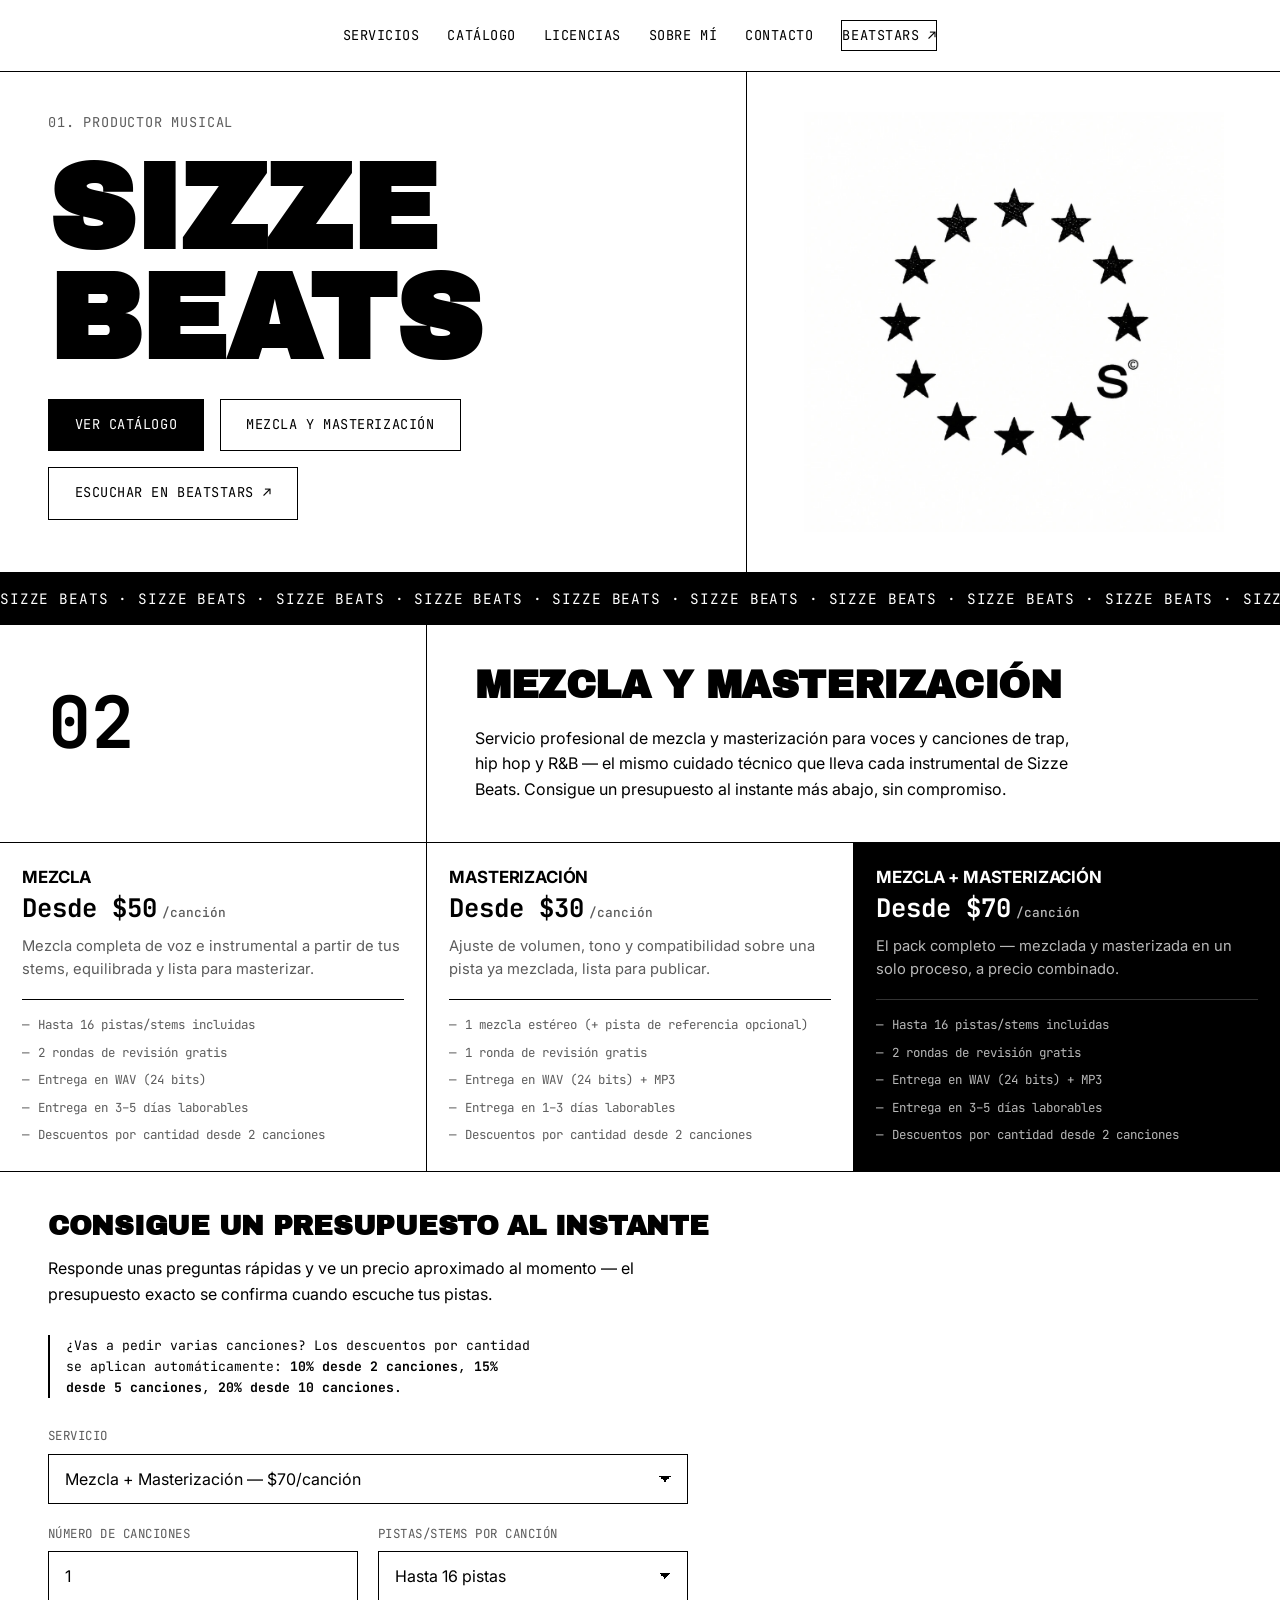
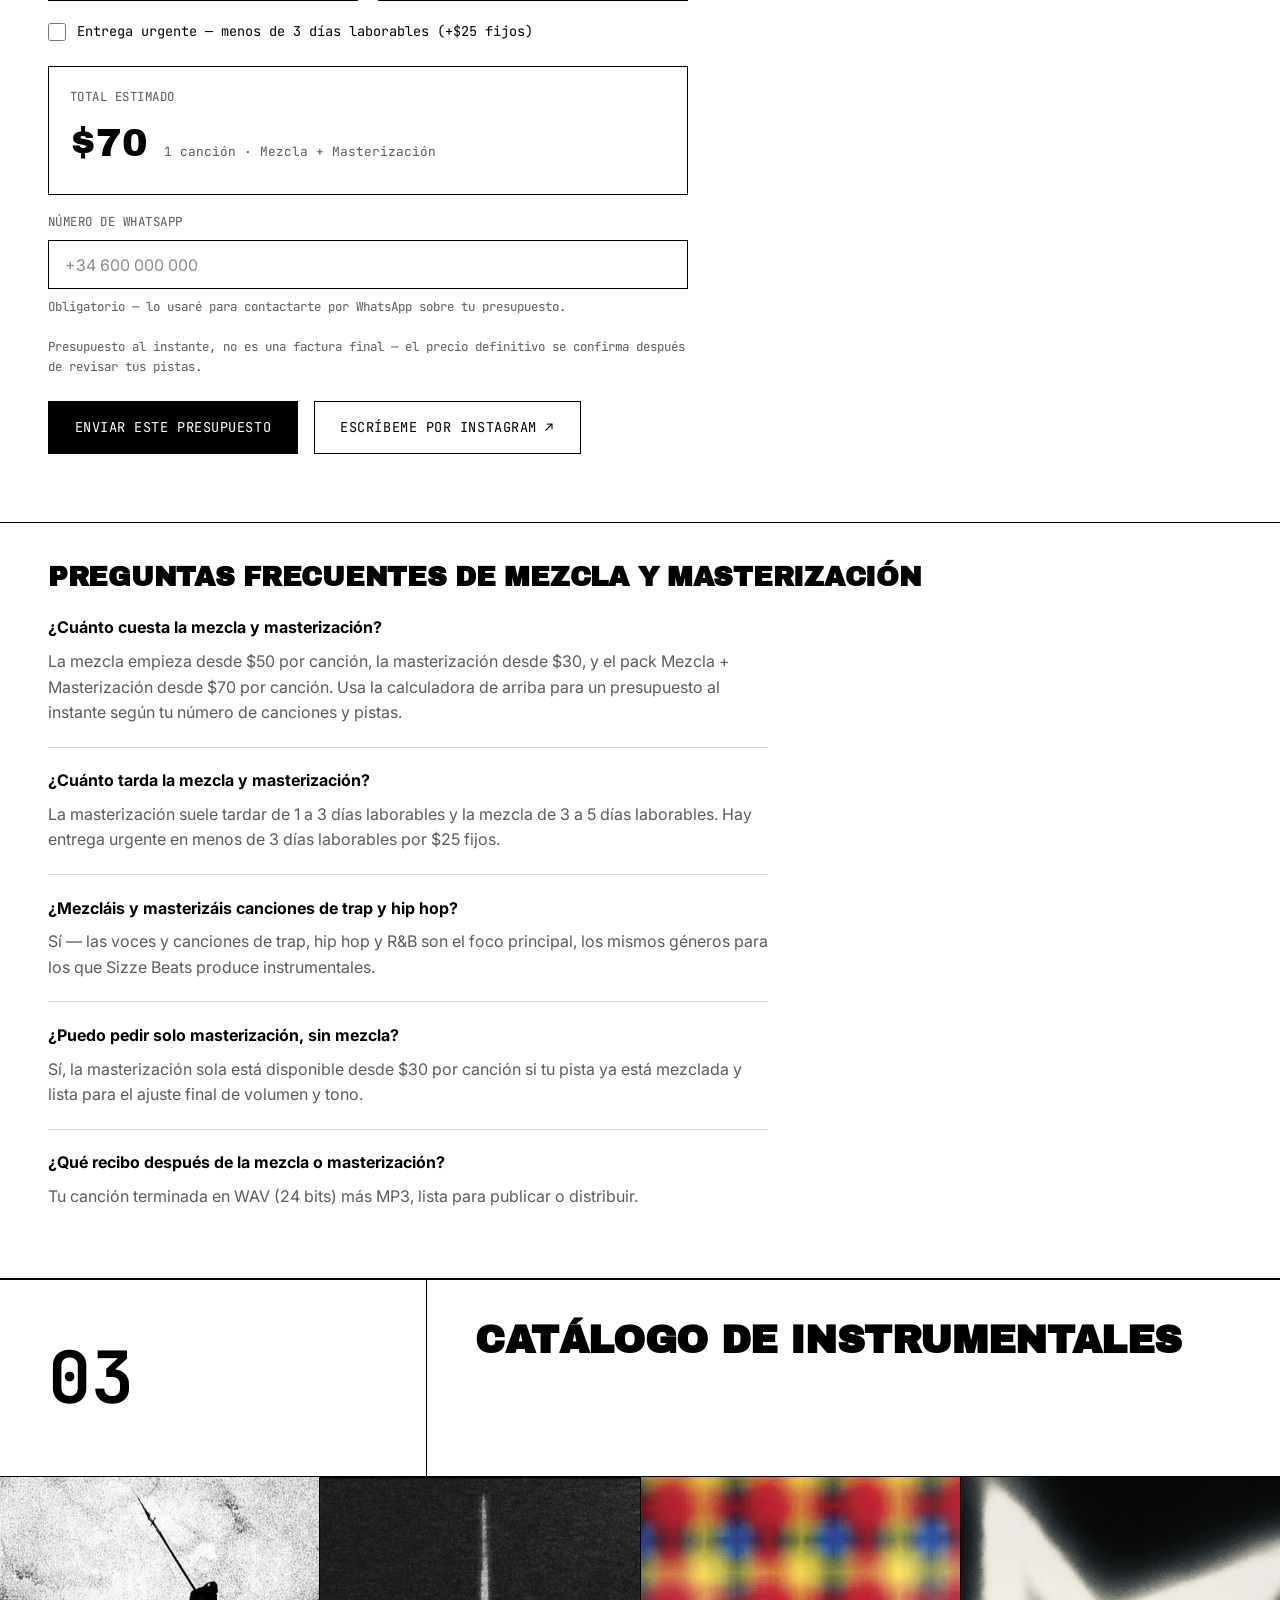
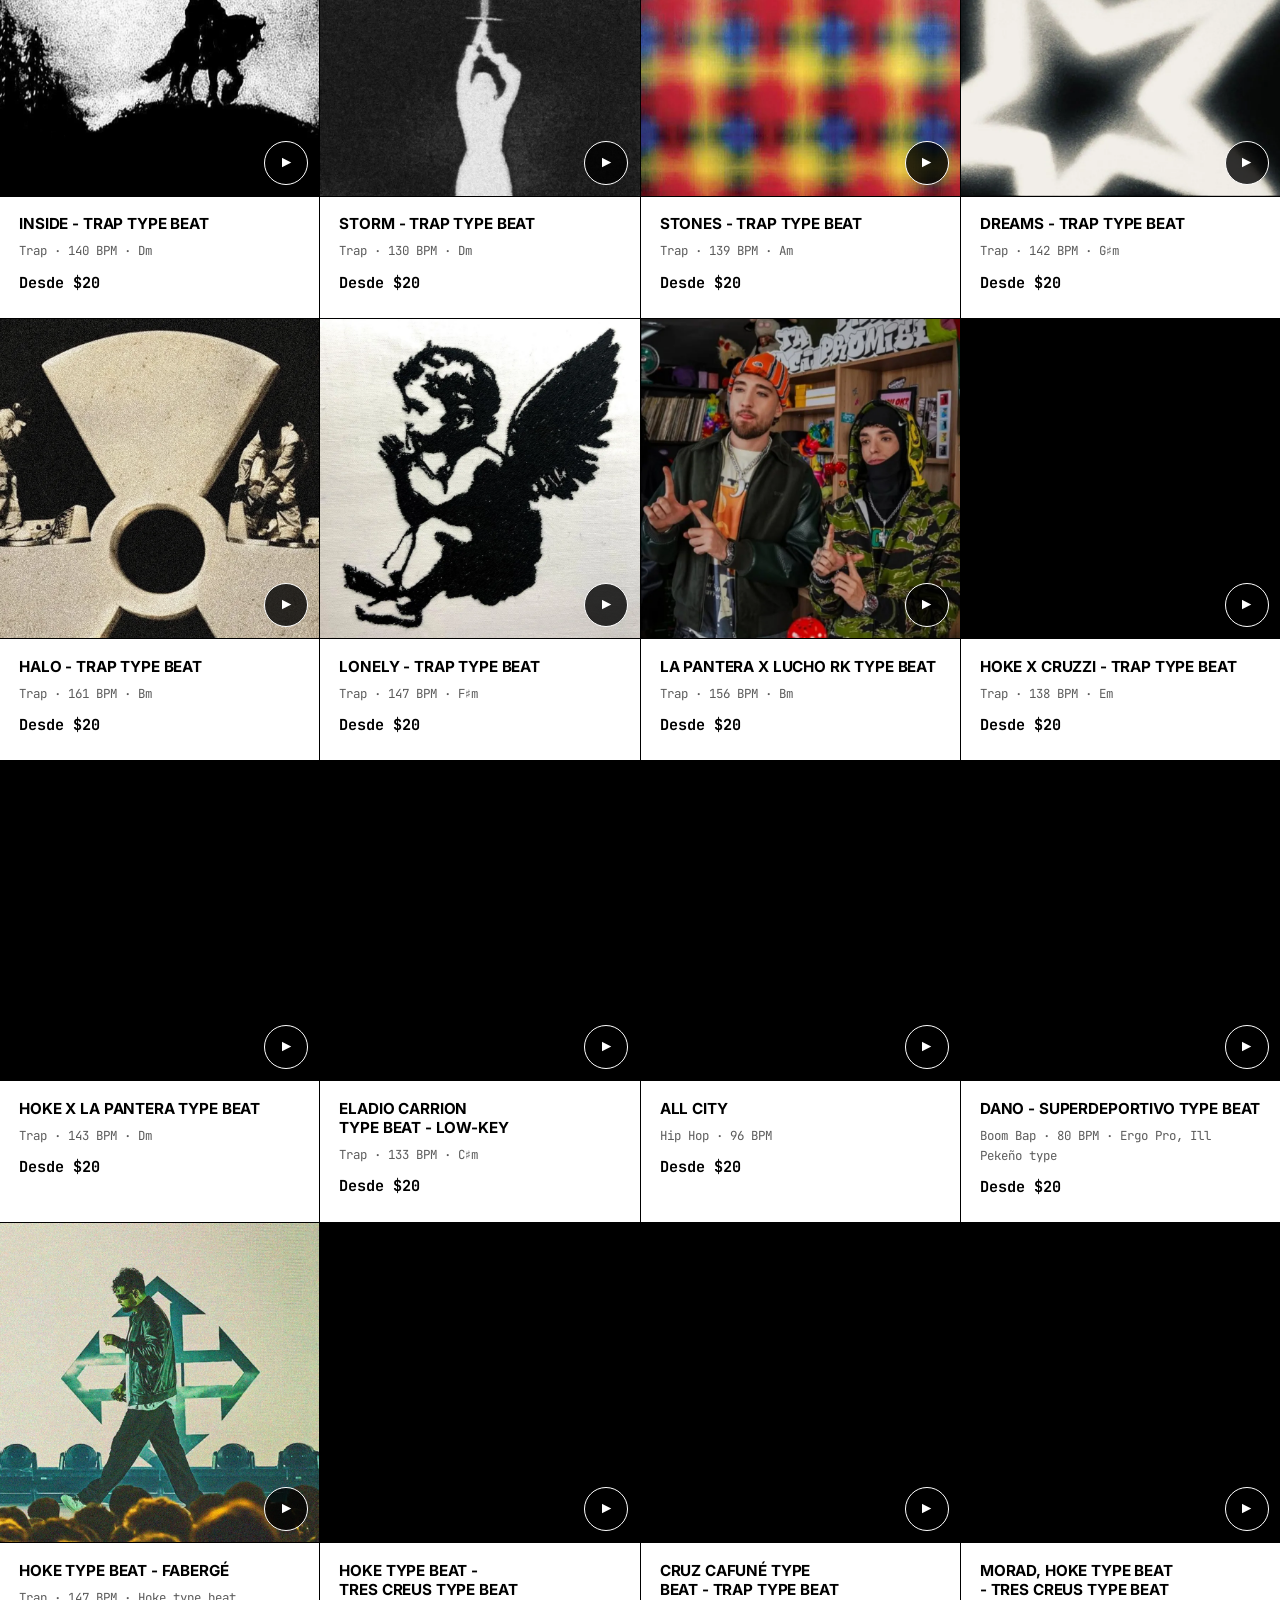
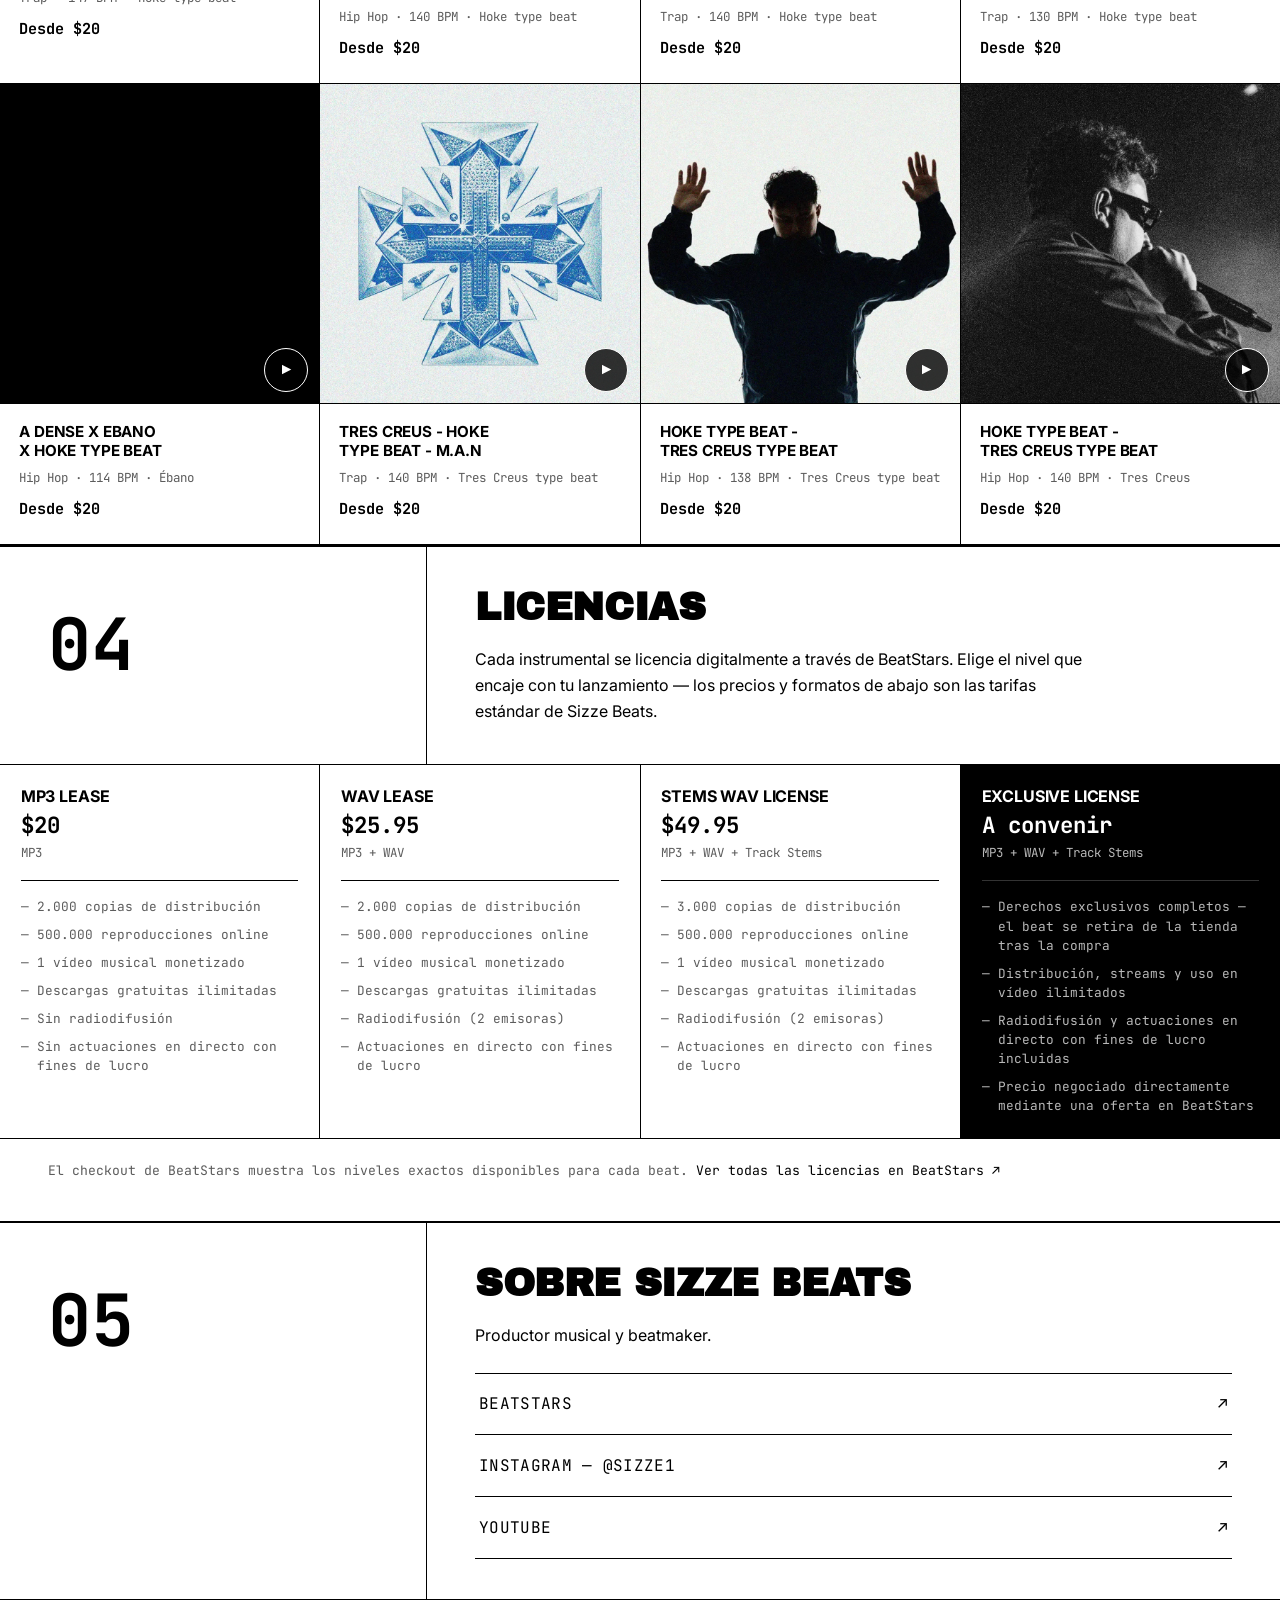
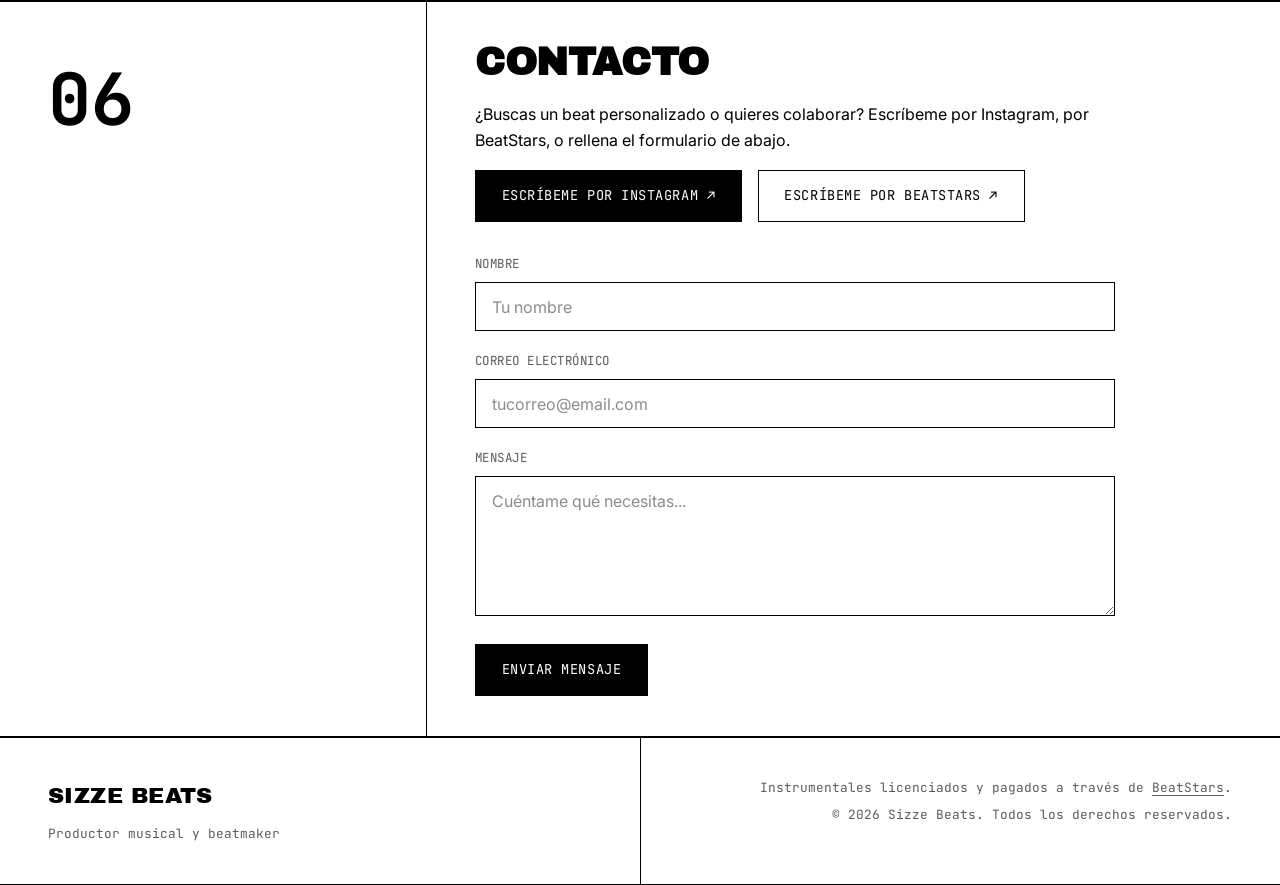
==== commit c9479c0b: "Actualiza el formato de dos títulos del catálogo (LA PANTERA X LUCHO RK, HOKE x CRUZZI) Co-Authored-" ====
--- a/index.html
+++ b/index.html
@@ -122,7 +122,7 @@
       "offers": { "@type": "Offer", "price": "20", "priceCurrency": "USD", "availability": "https://schema.org/InStock", "url": "https://www.beatstars.com/beat/lonely-trap-type-beat-26233287" }
     }},
     { "@type": "ListItem", "position": 7, "item": {
-      "@type": "Product", "name": "La Pantera x Lucho RK Type Beat",
+      "@type": "Product", "name": "LA PANTERA X LUCHO RK TYPE BEAT",
       "url": "https://www.beatstars.com/beat/la-pantera-x-lucho-rk-type-beat-26232632",
       "image": "https://sizzebeats.com/assets/img/15-la-pantera-lucho-rk.webp",
       "brand": { "@type": "Brand", "name": "Sizze Beats" },
@@ -130,7 +130,7 @@
       "offers": { "@type": "Offer", "price": "20", "priceCurrency": "USD", "availability": "https://schema.org/InStock", "url": "https://www.beatstars.com/beat/la-pantera-x-lucho-rk-type-beat-26232632" }
     }},
     { "@type": "ListItem", "position": 8, "item": {
-      "@type": "Product", "name": "Hoke x Cruzzi - Trap Type Beat",
+      "@type": "Product", "name": "HOKE x CRUZZI - Trap Type Beat",
       "url": "https://www.beatstars.com/beat/hoke-x-cruzzi-trap-type-beat-26226217",
       "image": "https://sizzebeats.com/assets/img/14-hoke-cruzzi.webp",
       "brand": { "@type": "Brand", "name": "Sizze Beats" },
@@ -565,26 +565,26 @@
         <div class="beat-player" data-beat-player hidden></div>
       </article>
 
-      <article class="beat-card" data-beat-id="26232632" data-beat-title="La Pantera x Lucho RK Type Beat">
-        <div class="beat-cover">
-          <img src="assets/img/15-la-pantera-lucho-rk.webp" alt="Portada de La Pantera x Lucho RK Type Beat, de Sizze Beats" loading="lazy" decoding="async" width="900" height="900">
+      <article class="beat-card" data-beat-id="26232632" data-beat-title="LA PANTERA X LUCHO RK TYPE BEAT">
+        <div class="beat-cover">
+          <img src="assets/img/15-la-pantera-lucho-rk.webp" alt="Portada de LA PANTERA X LUCHO RK TYPE BEAT, de Sizze Beats" loading="lazy" decoding="async" width="900" height="900">
           <button type="button" class="beat-play" data-beat-play aria-pressed="false" aria-label="Reproducir vista previa"><span class="beat-play-icon" aria-hidden="true">▶</span></button>
         </div>
         <a href="https://www.beatstars.com/beat/la-pantera-x-lucho-rk-type-beat-26232632" target="_blank" rel="noopener" class="beat-meta">
-          <h3>La Pantera x Lucho RK Type Beat</h3>
+          <h3>LA PANTERA X LUCHO RK TYPE BEAT</h3>
           <p class="beat-tags">Trap · 156 BPM · Bm</p>
           <p class="beat-price">Desde $20</p>
         </a>
         <div class="beat-player" data-beat-player hidden></div>
       </article>
 
-      <article class="beat-card" data-beat-id="26226217" data-beat-title="Hoke x Cruzzi - Trap Type Beat">
-        <div class="beat-cover">
-          <img src="assets/img/14-hoke-cruzzi.webp" alt="Portada de Hoke x Cruzzi - Trap Type Beat, de Sizze Beats" loading="lazy" decoding="async" width="900" height="900">
+      <article class="beat-card" data-beat-id="26226217" data-beat-title="HOKE x CRUZZI - Trap Type Beat">
+        <div class="beat-cover">
+          <img src="assets/img/14-hoke-cruzzi.webp" alt="Portada de HOKE x CRUZZI - Trap Type Beat, de Sizze Beats" loading="lazy" decoding="async" width="900" height="900">
           <button type="button" class="beat-play" data-beat-play aria-pressed="false" aria-label="Reproducir vista previa"><span class="beat-play-icon" aria-hidden="true">▶</span></button>
         </div>
         <a href="https://www.beatstars.com/beat/hoke-x-cruzzi-trap-type-beat-26226217" target="_blank" rel="noopener" class="beat-meta">
-          <h3>Hoke x Cruzzi - Trap Type Beat</h3>
+          <h3>HOKE x CRUZZI - Trap Type Beat</h3>
           <p class="beat-tags">Trap · 138 BPM · Em</p>
           <p class="beat-price">Desde $20</p>
         </a>
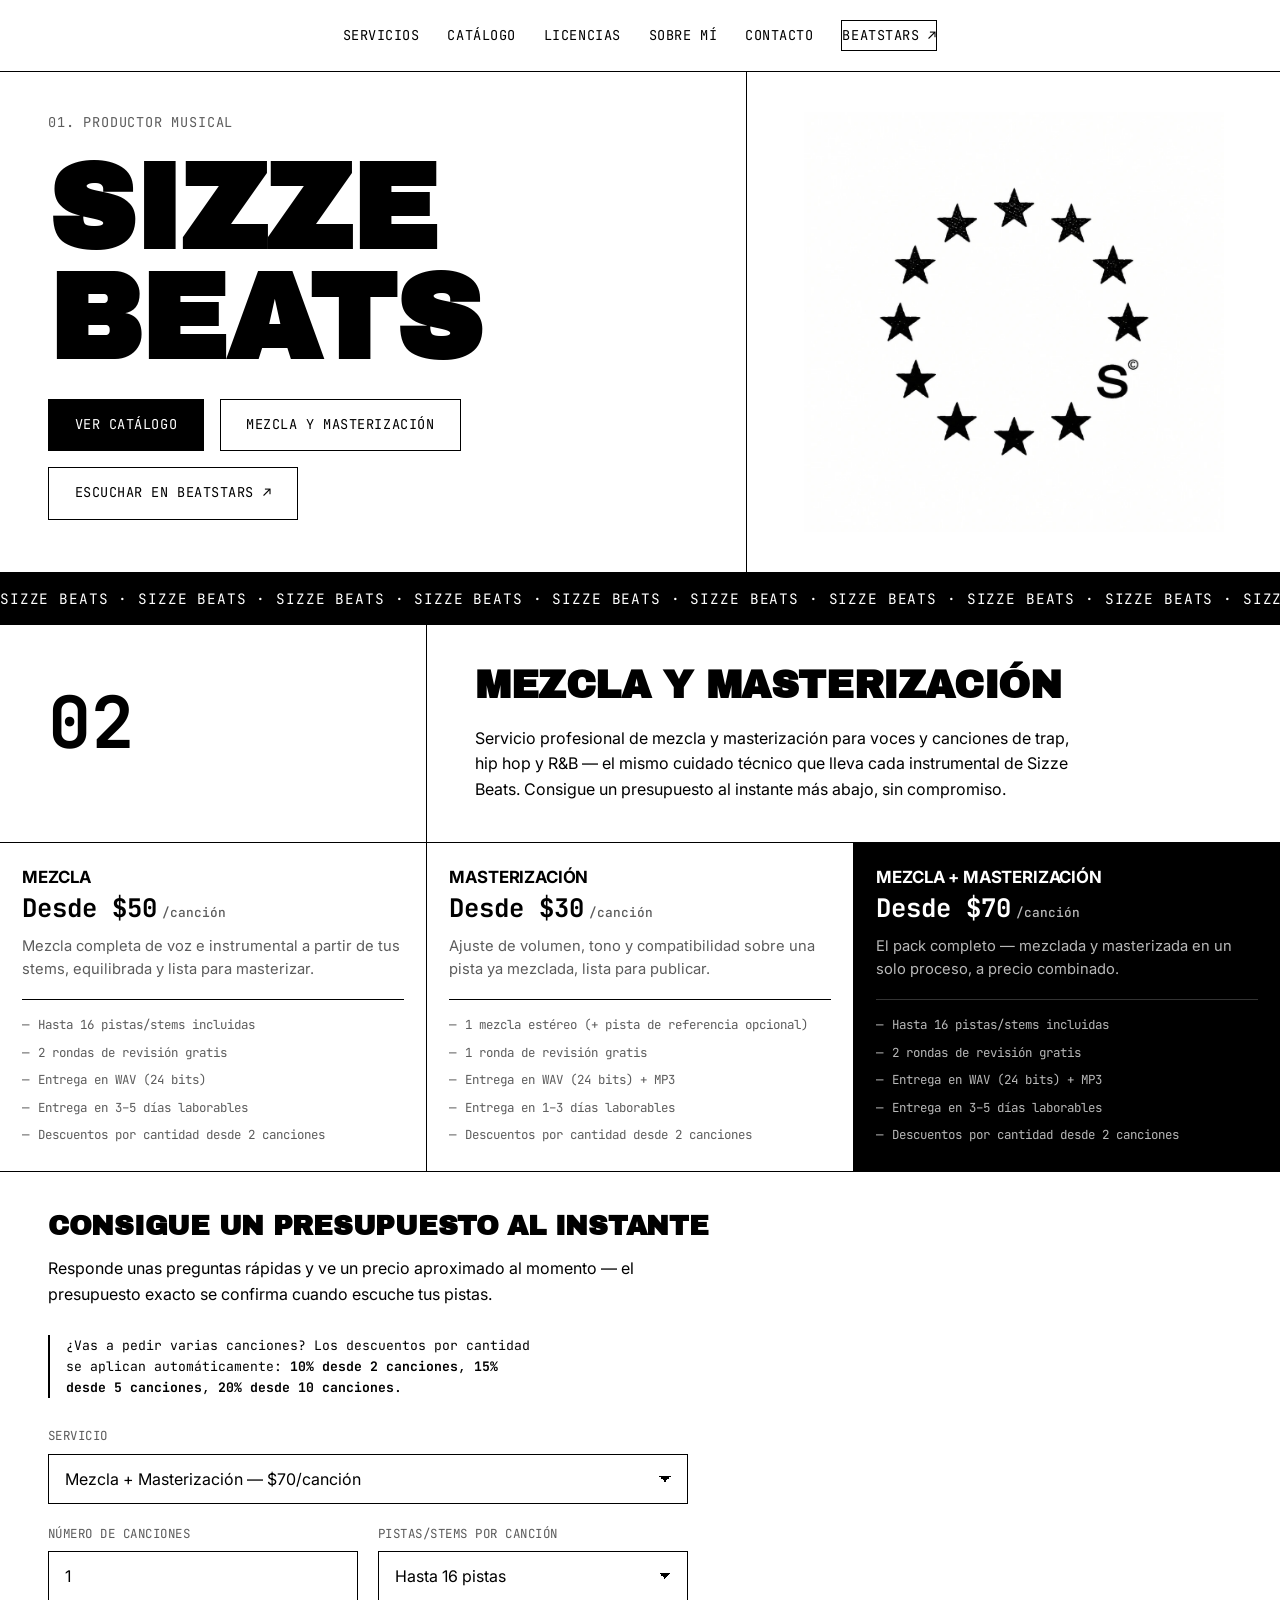
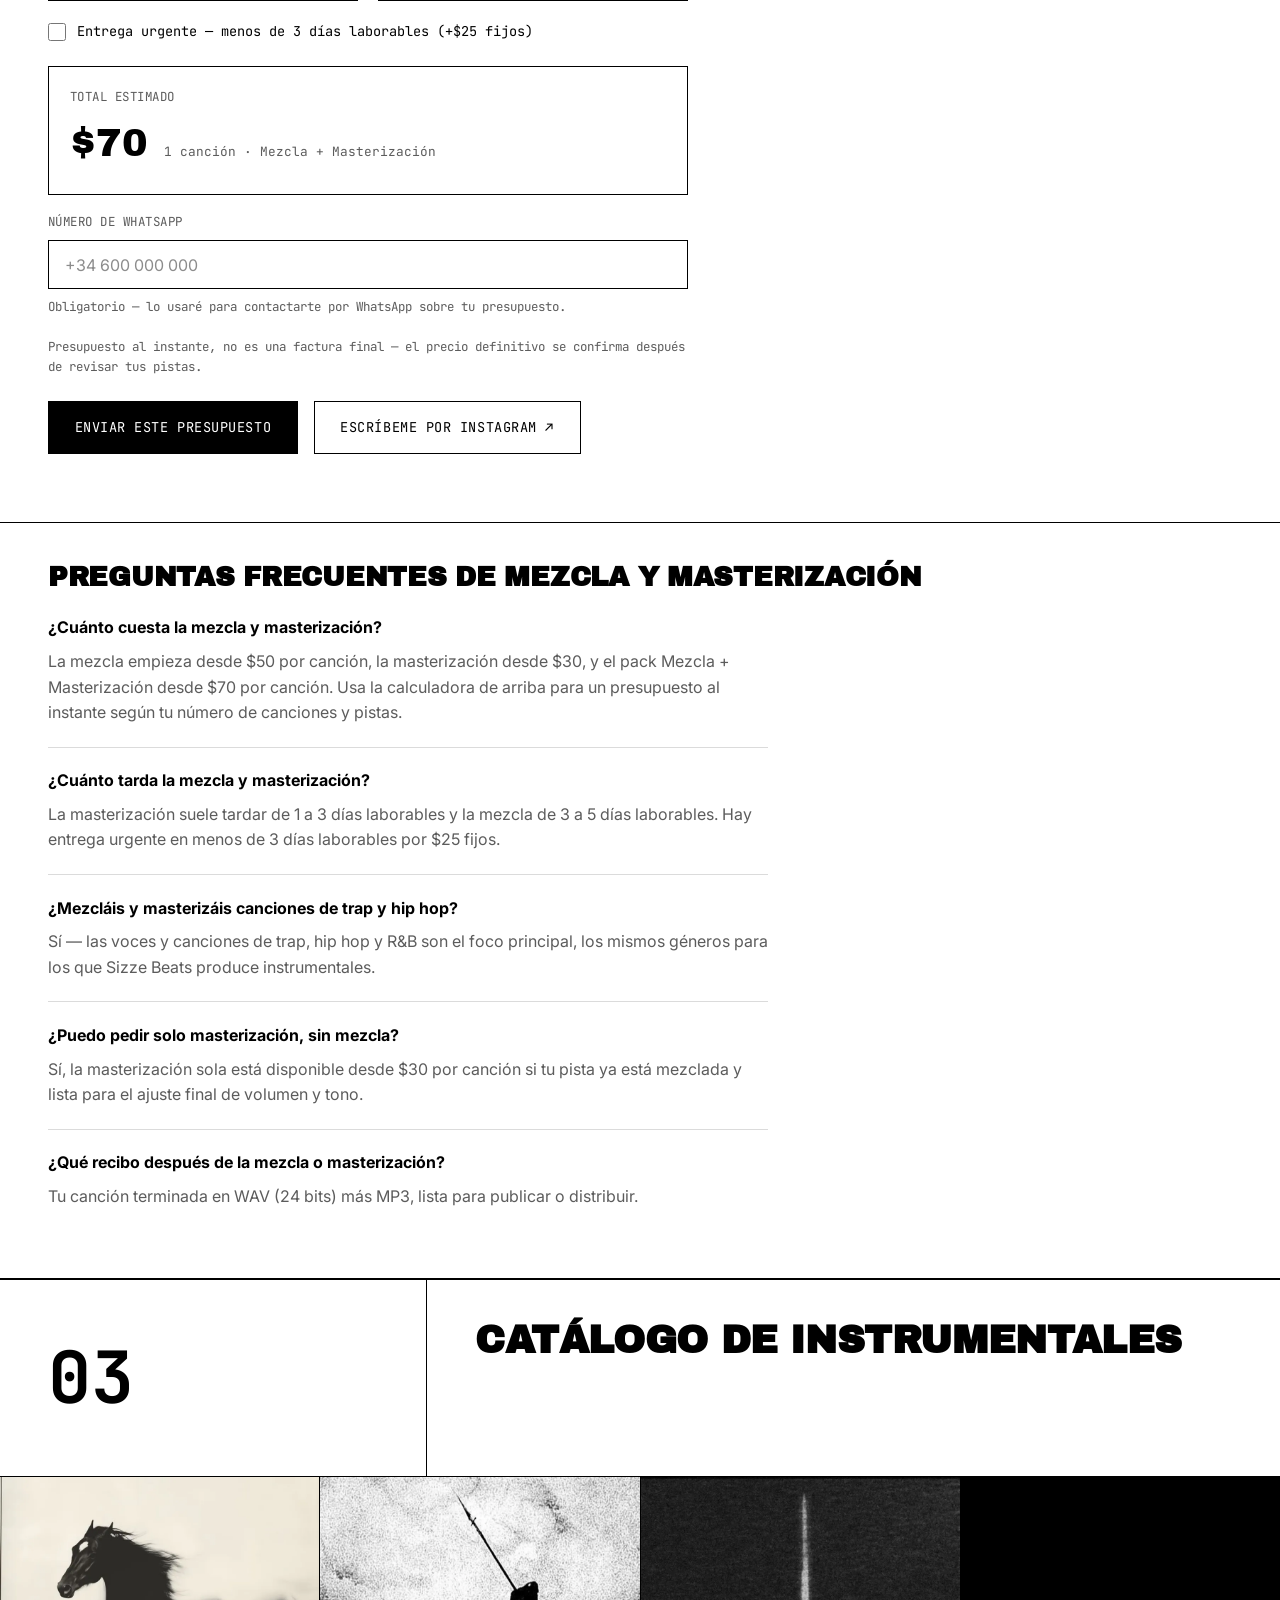
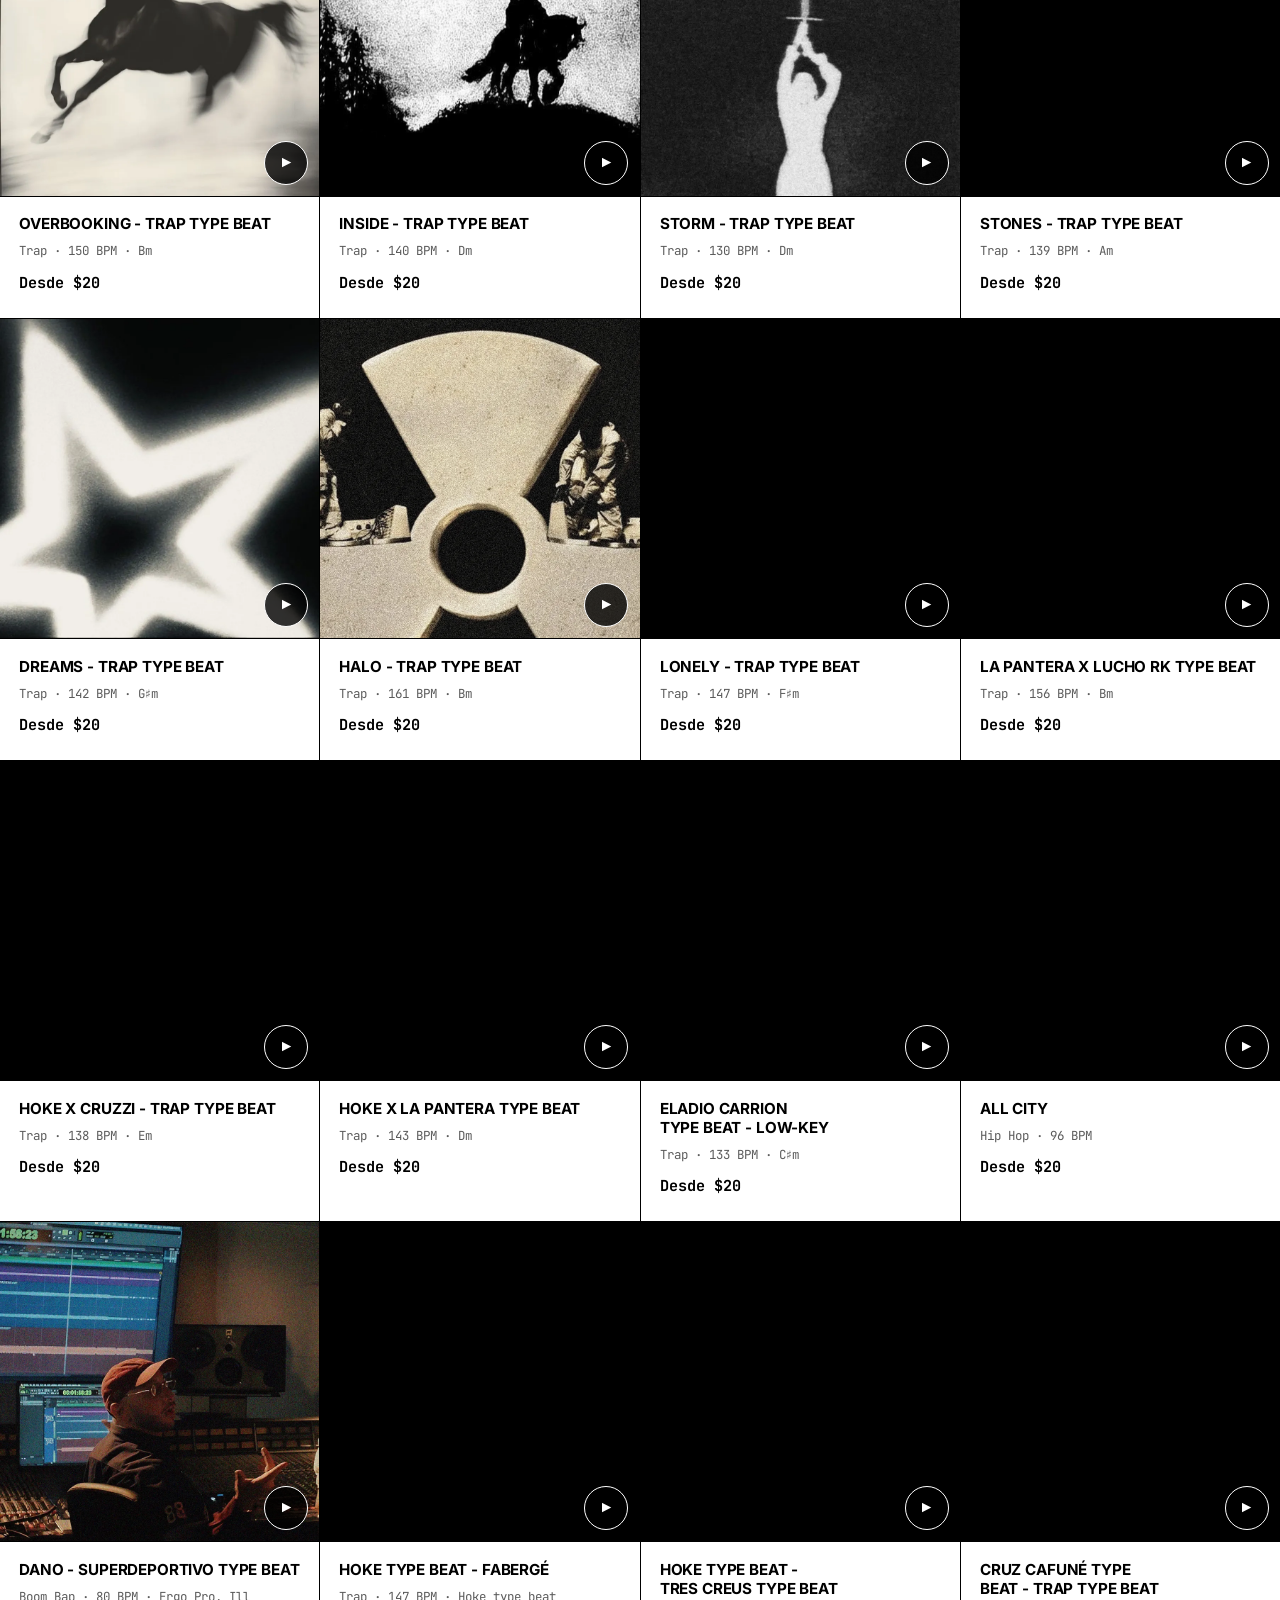
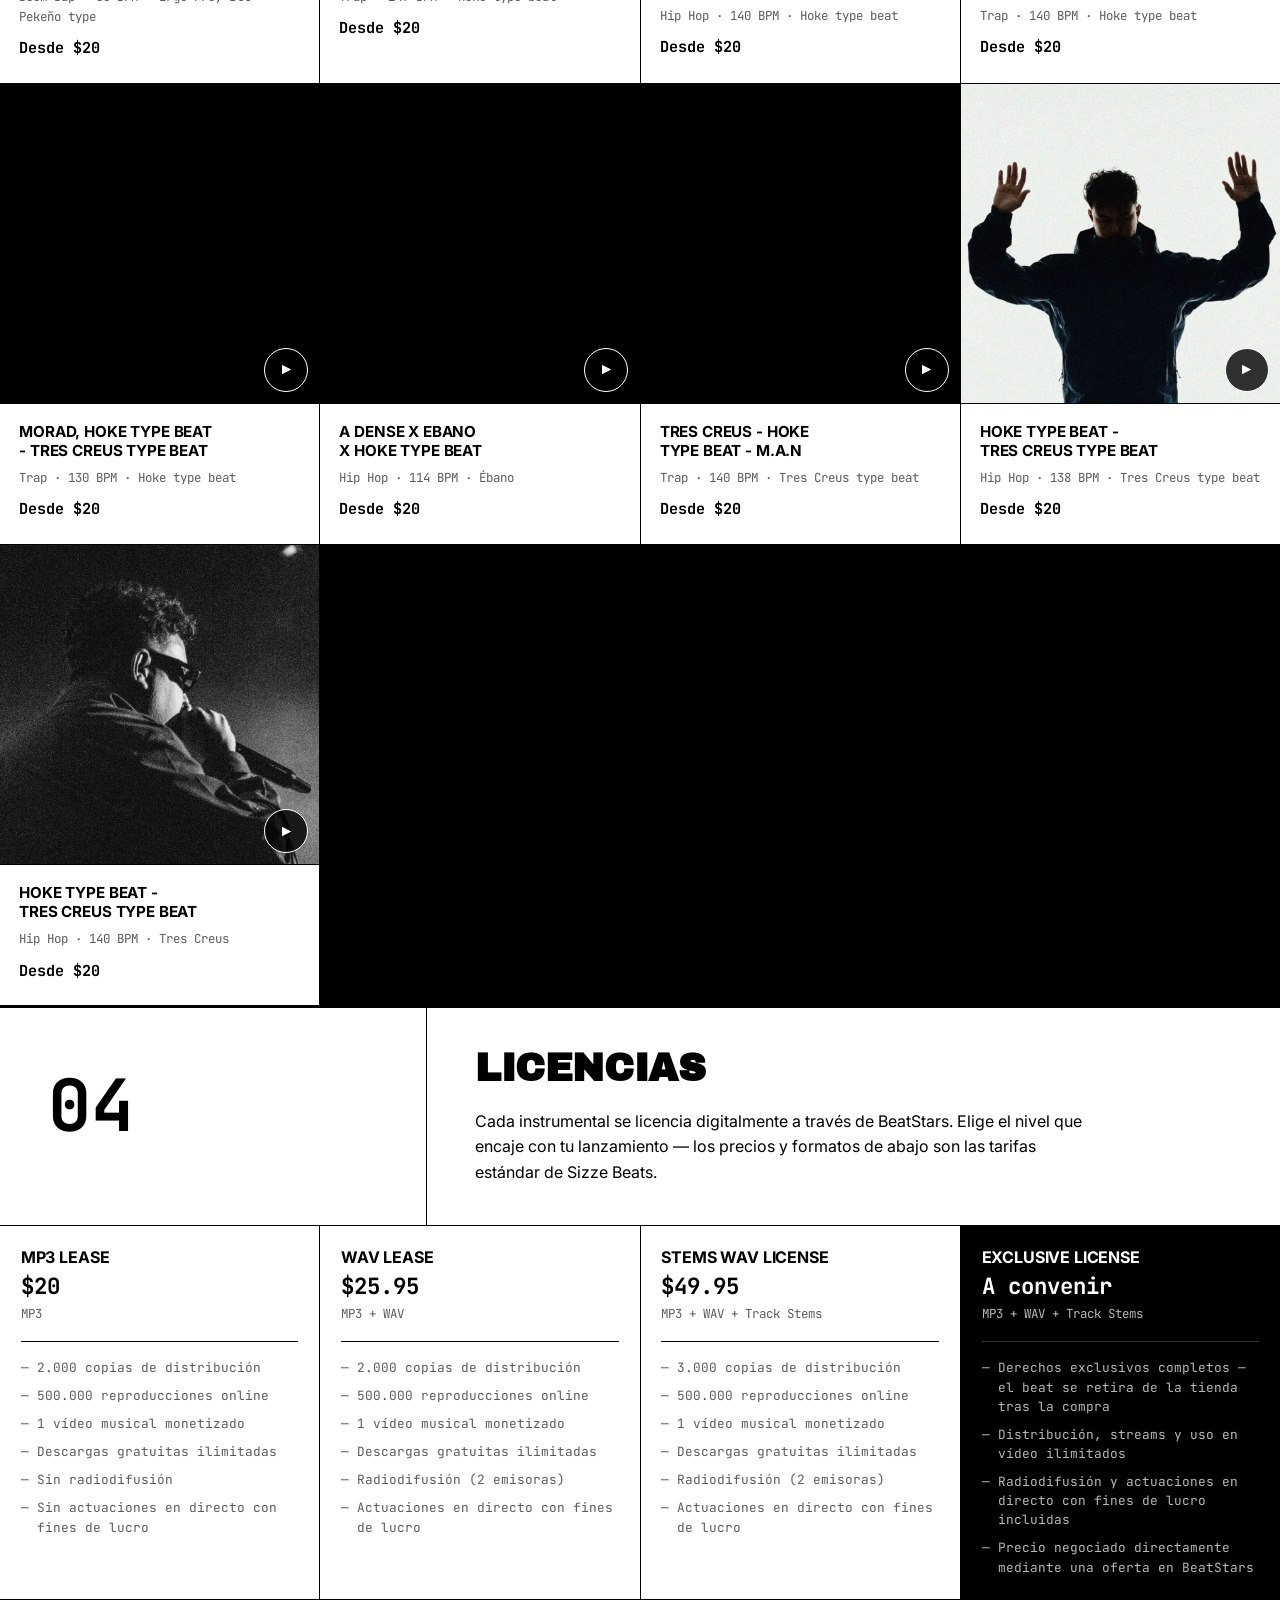
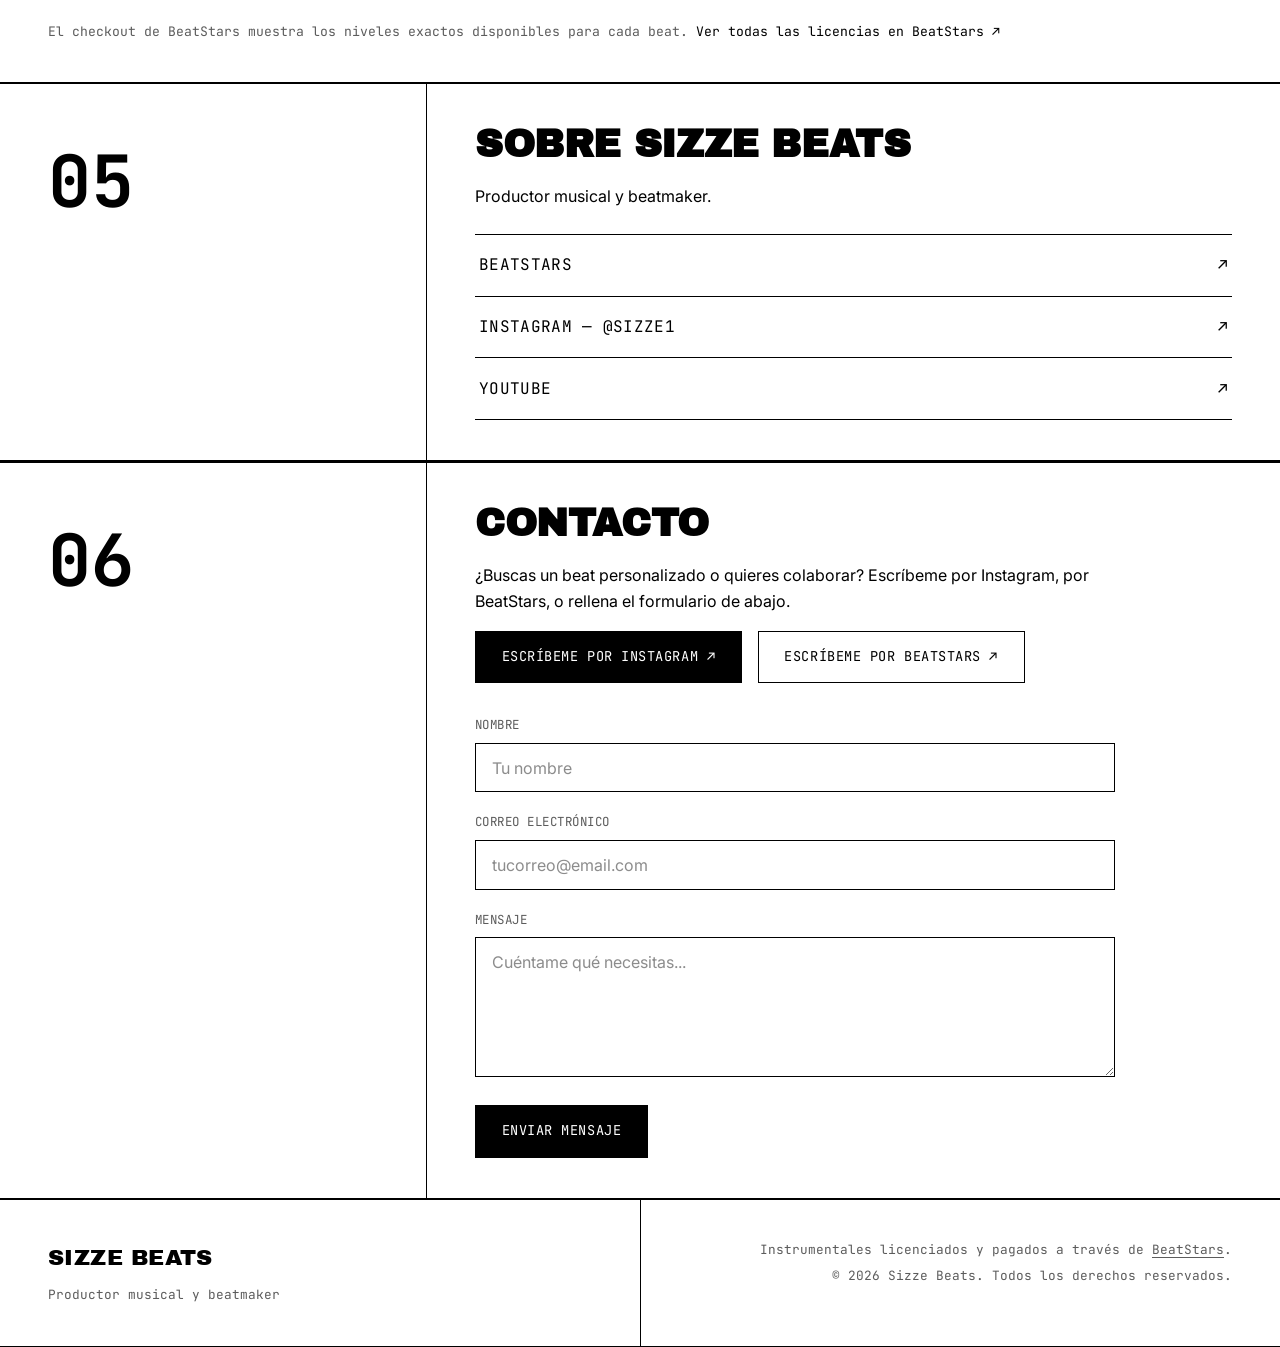
==== commit 95f3fd3f: "Añade beat nuevo al catálogo: OVERBOOKING - Trap Type Beat Co-Authored-By: Claude Sonnet 5 <noreply@" ====
--- a/index.html
+++ b/index.html
@@ -74,6 +74,14 @@
   "name": "Catálogo de instrumentales de Sizze Beats",
   "itemListElement": [
     { "@type": "ListItem", "position": 1, "item": {
+      "@type": "Product", "name": "OVERBOOKING - Trap Type Beat",
+      "url": "https://www.beatstars.com/beat/overbooking-trap-type-beat-26270212",
+      "image": "https://sizzebeats.com/assets/img/22-overbooking.webp",
+      "brand": { "@type": "Brand", "name": "Sizze Beats" },
+      "category": "Instrumental de trap (type beat)",
+      "offers": { "@type": "Offer", "price": "20", "priceCurrency": "USD", "availability": "https://schema.org/InStock", "url": "https://www.beatstars.com/beat/overbooking-trap-type-beat-26270212" }
+    }},
+    { "@type": "ListItem", "position": 2, "item": {
       "@type": "Product", "name": "INSIDE - Trap Type Beat",
       "url": "https://www.beatstars.com/beat/inside-trap-type-beat-26258078",
       "image": "https://sizzebeats.com/assets/img/21-inside.webp",
@@ -81,7 +89,7 @@
       "category": "Instrumental de trap (type beat)",
       "offers": { "@type": "Offer", "price": "20", "priceCurrency": "USD", "availability": "https://schema.org/InStock", "url": "https://www.beatstars.com/beat/inside-trap-type-beat-26258078" }
     }},
-    { "@type": "ListItem", "position": 2, "item": {
+    { "@type": "ListItem", "position": 3, "item": {
       "@type": "Product", "name": "STORM - Trap Type Beat",
       "url": "https://www.beatstars.com/beat/storm-trap-type-beat-26252599",
       "image": "https://sizzebeats.com/assets/img/20-storm.webp",
@@ -89,7 +97,7 @@
       "category": "Instrumental de trap (type beat)",
       "offers": { "@type": "Offer", "price": "20", "priceCurrency": "USD", "availability": "https://schema.org/InStock", "url": "https://www.beatstars.com/beat/storm-trap-type-beat-26252599" }
     }},
-    { "@type": "ListItem", "position": 3, "item": {
+    { "@type": "ListItem", "position": 4, "item": {
       "@type": "Product", "name": "STONES - Trap Type Beat",
       "url": "https://www.beatstars.com/beat/stones-trap-type-beat-26252576",
       "image": "https://sizzebeats.com/assets/img/19-stones.webp",
@@ -97,7 +105,7 @@
       "category": "Instrumental de trap (type beat)",
       "offers": { "@type": "Offer", "price": "20", "priceCurrency": "USD", "availability": "https://schema.org/InStock", "url": "https://www.beatstars.com/beat/stones-trap-type-beat-26252576" }
     }},
-    { "@type": "ListItem", "position": 4, "item": {
+    { "@type": "ListItem", "position": 5, "item": {
       "@type": "Product", "name": "DREAMS - Trap Type Beat",
       "url": "https://www.beatstars.com/beat/dreams-trap-type-beat-26238528",
       "image": "https://sizzebeats.com/assets/img/18-dreams.webp",
@@ -105,7 +113,7 @@
       "category": "Instrumental de trap (type beat)",
       "offers": { "@type": "Offer", "price": "20", "priceCurrency": "USD", "availability": "https://schema.org/InStock", "url": "https://www.beatstars.com/beat/dreams-trap-type-beat-26238528" }
     }},
-    { "@type": "ListItem", "position": 5, "item": {
+    { "@type": "ListItem", "position": 6, "item": {
       "@type": "Product", "name": "HALO - Trap Type Beat",
       "url": "https://www.beatstars.com/beat/halo-trap-type-beat-26236461",
       "image": "https://sizzebeats.com/assets/img/16-halo.webp",
@@ -113,7 +121,7 @@
       "category": "Instrumental de trap (type beat)",
       "offers": { "@type": "Offer", "price": "20", "priceCurrency": "USD", "availability": "https://schema.org/InStock", "url": "https://www.beatstars.com/beat/halo-trap-type-beat-26236461" }
     }},
-    { "@type": "ListItem", "position": 6, "item": {
+    { "@type": "ListItem", "position": 7, "item": {
       "@type": "Product", "name": "LONELY - Trap Type Beat",
       "url": "https://www.beatstars.com/beat/lonely-trap-type-beat-26233287",
       "image": "https://sizzebeats.com/assets/img/17-lonely.webp",
@@ -121,7 +129,7 @@
       "category": "Instrumental de trap (type beat)",
       "offers": { "@type": "Offer", "price": "20", "priceCurrency": "USD", "availability": "https://schema.org/InStock", "url": "https://www.beatstars.com/beat/lonely-trap-type-beat-26233287" }
     }},
-    { "@type": "ListItem", "position": 7, "item": {
+    { "@type": "ListItem", "position": 8, "item": {
       "@type": "Product", "name": "LA PANTERA X LUCHO RK TYPE BEAT",
       "url": "https://www.beatstars.com/beat/la-pantera-x-lucho-rk-type-beat-26232632",
       "image": "https://sizzebeats.com/assets/img/15-la-pantera-lucho-rk.webp",
@@ -129,7 +137,7 @@
       "category": "Instrumental de trap (type beat)",
       "offers": { "@type": "Offer", "price": "20", "priceCurrency": "USD", "availability": "https://schema.org/InStock", "url": "https://www.beatstars.com/beat/la-pantera-x-lucho-rk-type-beat-26232632" }
     }},
-    { "@type": "ListItem", "position": 8, "item": {
+    { "@type": "ListItem", "position": 9, "item": {
       "@type": "Product", "name": "HOKE x CRUZZI - Trap Type Beat",
       "url": "https://www.beatstars.com/beat/hoke-x-cruzzi-trap-type-beat-26226217",
       "image": "https://sizzebeats.com/assets/img/14-hoke-cruzzi.webp",
@@ -137,7 +145,7 @@
       "category": "Instrumental de trap (type beat)",
       "offers": { "@type": "Offer", "price": "20", "priceCurrency": "USD", "availability": "https://schema.org/InStock", "url": "https://www.beatstars.com/beat/hoke-x-cruzzi-trap-type-beat-26226217" }
     }},
-    { "@type": "ListItem", "position": 9, "item": {
+    { "@type": "ListItem", "position": 10, "item": {
       "@type": "Product", "name": "Hoke x La Pantera Type Beat",
       "url": "https://www.beatstars.com/beat/hoke-x-la-pantera-type-beat-26221655",
       "image": "https://sizzebeats.com/assets/img/13-hoke-la-pantera.webp",
@@ -145,7 +153,7 @@
       "category": "Instrumental de trap (type beat)",
       "offers": { "@type": "Offer", "price": "20", "priceCurrency": "USD", "availability": "https://schema.org/InStock", "url": "https://www.beatstars.com/beat/hoke-x-la-pantera-type-beat-26221655" }
     }},
-    { "@type": "ListItem", "position": 10, "item": {
+    { "@type": "ListItem", "position": 11, "item": {
       "@type": "Product", "name": "ELADIO CARRION TYPE BEAT - Low-Key",
       "url": "https://www.beatstars.com/beat/eladio-carrion-type-beat-low-key-26215294",
       "image": "https://sizzebeats.com/assets/img/01-eladio-carrion-low-key.webp",
@@ -153,7 +161,7 @@
       "category": "Instrumental de trap (type beat)",
       "offers": { "@type": "Offer", "price": "20", "priceCurrency": "USD", "availability": "https://schema.org/InStock", "url": "https://www.beatstars.com/beat/eladio-carrion-type-beat-low-key-26215294" }
     }},
-    { "@type": "ListItem", "position": 11, "item": {
+    { "@type": "ListItem", "position": 12, "item": {
       "@type": "Product", "name": "ALL CITY",
       "url": "https://www.beatstars.com/beat/all-city-26210075",
       "image": "https://sizzebeats.com/assets/img/02-all-city.webp",
@@ -161,7 +169,7 @@
       "category": "Instrumental de hip hop (type beat)",
       "offers": { "@type": "Offer", "price": "20", "priceCurrency": "USD", "availability": "https://schema.org/InStock", "url": "https://www.beatstars.com/beat/all-city-26210075" }
     }},
-    { "@type": "ListItem", "position": 12, "item": {
+    { "@type": "ListItem", "position": 13, "item": {
       "@type": "Product", "name": "DANO - SUPERDEPORTIVO TYPE BEAT - Ergo Pro, Ill Pekeño Type",
       "url": "https://www.beatstars.com/beat/dano-superdeportivo-type-beat-ergo-pro-ill-pekeno-type-21997369",
       "image": "https://sizzebeats.com/assets/img/04-dano-superdeportivo.webp",
@@ -169,7 +177,7 @@
       "category": "Instrumental de boom bap (type beat)",
       "offers": { "@type": "Offer", "price": "20", "priceCurrency": "USD", "availability": "https://schema.org/InStock", "url": "https://www.beatstars.com/beat/dano-superdeportivo-type-beat-ergo-pro-ill-pekeno-type-21997369" }
     }},
-    { "@type": "ListItem", "position": 13, "item": {
+    { "@type": "ListItem", "position": 14, "item": {
       "@type": "Product", "name": "Hoke Type Beat - Fabergé",
       "url": "https://www.beatstars.com/beat/hoke-type-beat-faberge-21961657",
       "image": "https://sizzebeats.com/assets/img/05-hoke-faberge.webp",
@@ -177,7 +185,7 @@
       "category": "Instrumental de trap (type beat)",
       "offers": { "@type": "Offer", "price": "20", "priceCurrency": "USD", "availability": "https://schema.org/InStock", "url": "https://www.beatstars.com/beat/hoke-type-beat-faberge-21961657" }
     }},
-    { "@type": "ListItem", "position": 14, "item": {
+    { "@type": "ListItem", "position": 15, "item": {
       "@type": "Product", "name": "HOKE TYPE BEAT - TRES CREUS TYPE BEAT",
       "url": "https://www.beatstars.com/beat/hoke-type-beat-tres-creus-type-beat-21744253",
       "image": "https://sizzebeats.com/assets/img/06-hoke-tres-creus-21744253.webp",
@@ -185,7 +193,7 @@
       "category": "Instrumental de hip hop (type beat)",
       "offers": { "@type": "Offer", "price": "20", "priceCurrency": "USD", "availability": "https://schema.org/InStock", "url": "https://www.beatstars.com/beat/hoke-type-beat-tres-creus-type-beat-21744253" }
     }},
-    { "@type": "ListItem", "position": 15, "item": {
+    { "@type": "ListItem", "position": 16, "item": {
       "@type": "Product", "name": "CRUZ CAFUNÉ TYPE BEAT - TRAP TYPE BEAT",
       "url": "https://www.beatstars.com/beat/cruz-cafune-type-beat-trap-type-beat-21730112",
       "image": "https://sizzebeats.com/assets/img/07-cruz-cafune.webp",
@@ -193,7 +201,7 @@
       "category": "Instrumental de trap (type beat)",
       "offers": { "@type": "Offer", "price": "20", "priceCurrency": "USD", "availability": "https://schema.org/InStock", "url": "https://www.beatstars.com/beat/cruz-cafune-type-beat-trap-type-beat-21730112" }
     }},
-    { "@type": "ListItem", "position": 16, "item": {
+    { "@type": "ListItem", "position": 17, "item": {
       "@type": "Product", "name": "MORAD, HOKE TYPE BEAT - TRES CREUS TYPE BEAT",
       "url": "https://www.beatstars.com/beat/morad-hoke-type-beat-tres-creus-type-beat-21550206",
       "image": "https://sizzebeats.com/assets/img/08-morad-hoke.webp",
@@ -201,7 +209,7 @@
       "category": "Instrumental de trap (type beat)",
       "offers": { "@type": "Offer", "price": "20", "priceCurrency": "USD", "availability": "https://schema.org/InStock", "url": "https://www.beatstars.com/beat/morad-hoke-type-beat-tres-creus-type-beat-21550206" }
     }},
-    { "@type": "ListItem", "position": 17, "item": {
+    { "@type": "ListItem", "position": 18, "item": {
       "@type": "Product", "name": "A Dense x Ebano x Hoke Type Beat",
       "url": "https://www.beatstars.com/beat/a-dense-x-ebano-x-hoke-type-beat-21249584",
       "image": "https://sizzebeats.com/assets/img/09-a-dense-ebano-hoke.webp",
@@ -209,7 +217,7 @@
       "category": "Instrumental de hip hop (type beat)",
       "offers": { "@type": "Offer", "price": "20", "priceCurrency": "USD", "availability": "https://schema.org/InStock", "url": "https://www.beatstars.com/beat/a-dense-x-ebano-x-hoke-type-beat-21249584" }
     }},
-    { "@type": "ListItem", "position": 18, "item": {
+    { "@type": "ListItem", "position": 19, "item": {
       "@type": "Product", "name": "TRES CREUS - HOKE TYPE BEAT - M.A.N",
       "url": "https://www.beatstars.com/beat/tres-creus-hoke-type-beat-m-a-n-21190408",
       "image": "https://sizzebeats.com/assets/img/10-tres-creus-man.webp",
@@ -217,7 +225,7 @@
       "category": "Instrumental de trap (type beat)",
       "offers": { "@type": "Offer", "price": "20", "priceCurrency": "USD", "availability": "https://schema.org/InStock", "url": "https://www.beatstars.com/beat/tres-creus-hoke-type-beat-m-a-n-21190408" }
     }},
-    { "@type": "ListItem", "position": 19, "item": {
+    { "@type": "ListItem", "position": 20, "item": {
       "@type": "Product", "name": "HOKE TYPE BEAT - Tres Creus Type Beat",
       "url": "https://www.beatstars.com/beat/hoke-type-beat-tres-creus-type-beat-21051591",
       "image": "https://sizzebeats.com/assets/img/11-hoke-tres-creus-21051591.webp",
@@ -225,7 +233,7 @@
       "category": "Instrumental de hip hop (type beat)",
       "offers": { "@type": "Offer", "price": "20", "priceCurrency": "USD", "availability": "https://schema.org/InStock", "url": "https://www.beatstars.com/beat/hoke-type-beat-tres-creus-type-beat-21051591" }
     }},
-    { "@type": "ListItem", "position": 20, "item": {
+    { "@type": "ListItem", "position": 21, "item": {
       "@type": "Product", "name": "HOKE TYPE BEAT- Tres Creus Type Beat",
       "url": "https://www.beatstars.com/beat/hoke-type-beat-tres-creus-type-beat-21029337",
       "image": "https://sizzebeats.com/assets/img/12-hoke-tres-creus-21029337.webp",
@@ -487,6 +495,19 @@
 
     <div class="catalog-grid">
 
+      <article class="beat-card" data-beat-id="26270212" data-beat-title="OVERBOOKING - Trap Type Beat">
+        <div class="beat-cover">
+          <img src="assets/img/22-overbooking.webp" alt="Portada de OVERBOOKING - Trap Type Beat, de Sizze Beats" loading="lazy" decoding="async" width="900" height="900">
+          <button type="button" class="beat-play" data-beat-play aria-pressed="false" aria-label="Reproducir vista previa"><span class="beat-play-icon" aria-hidden="true">▶</span></button>
+        </div>
+        <a href="https://www.beatstars.com/beat/overbooking-trap-type-beat-26270212" target="_blank" rel="noopener" class="beat-meta">
+          <h3>OVERBOOKING - Trap Type Beat</h3>
+          <p class="beat-tags">Trap · 150 BPM · Bm</p>
+          <p class="beat-price">Desde $20</p>
+        </a>
+        <div class="beat-player" data-beat-player hidden></div>
+      </article>
+
       <article class="beat-card" data-beat-id="26258078" data-beat-title="INSIDE - Trap Type Beat">
         <div class="beat-cover">
           <img src="assets/img/21-inside.webp" alt="Portada de INSIDE - Trap Type Beat, de Sizze Beats" loading="lazy" decoding="async" width="900" height="900">
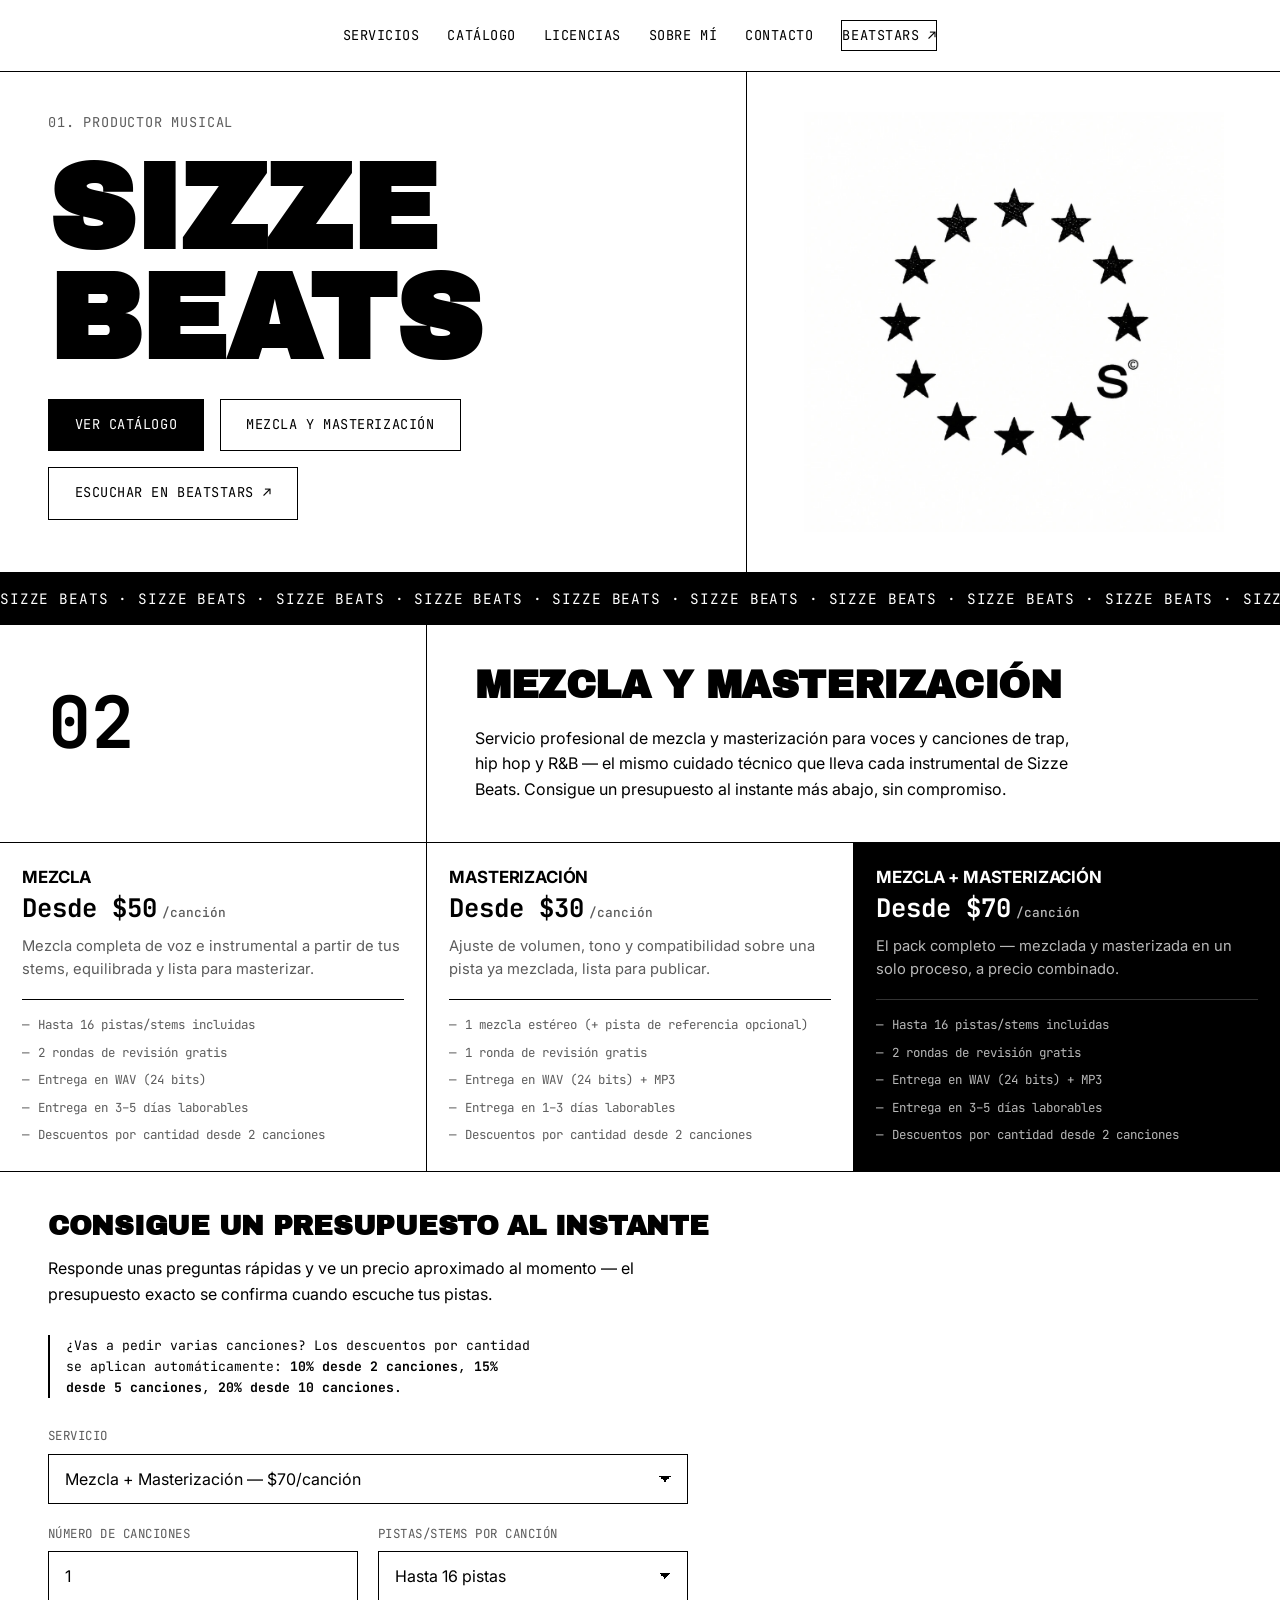
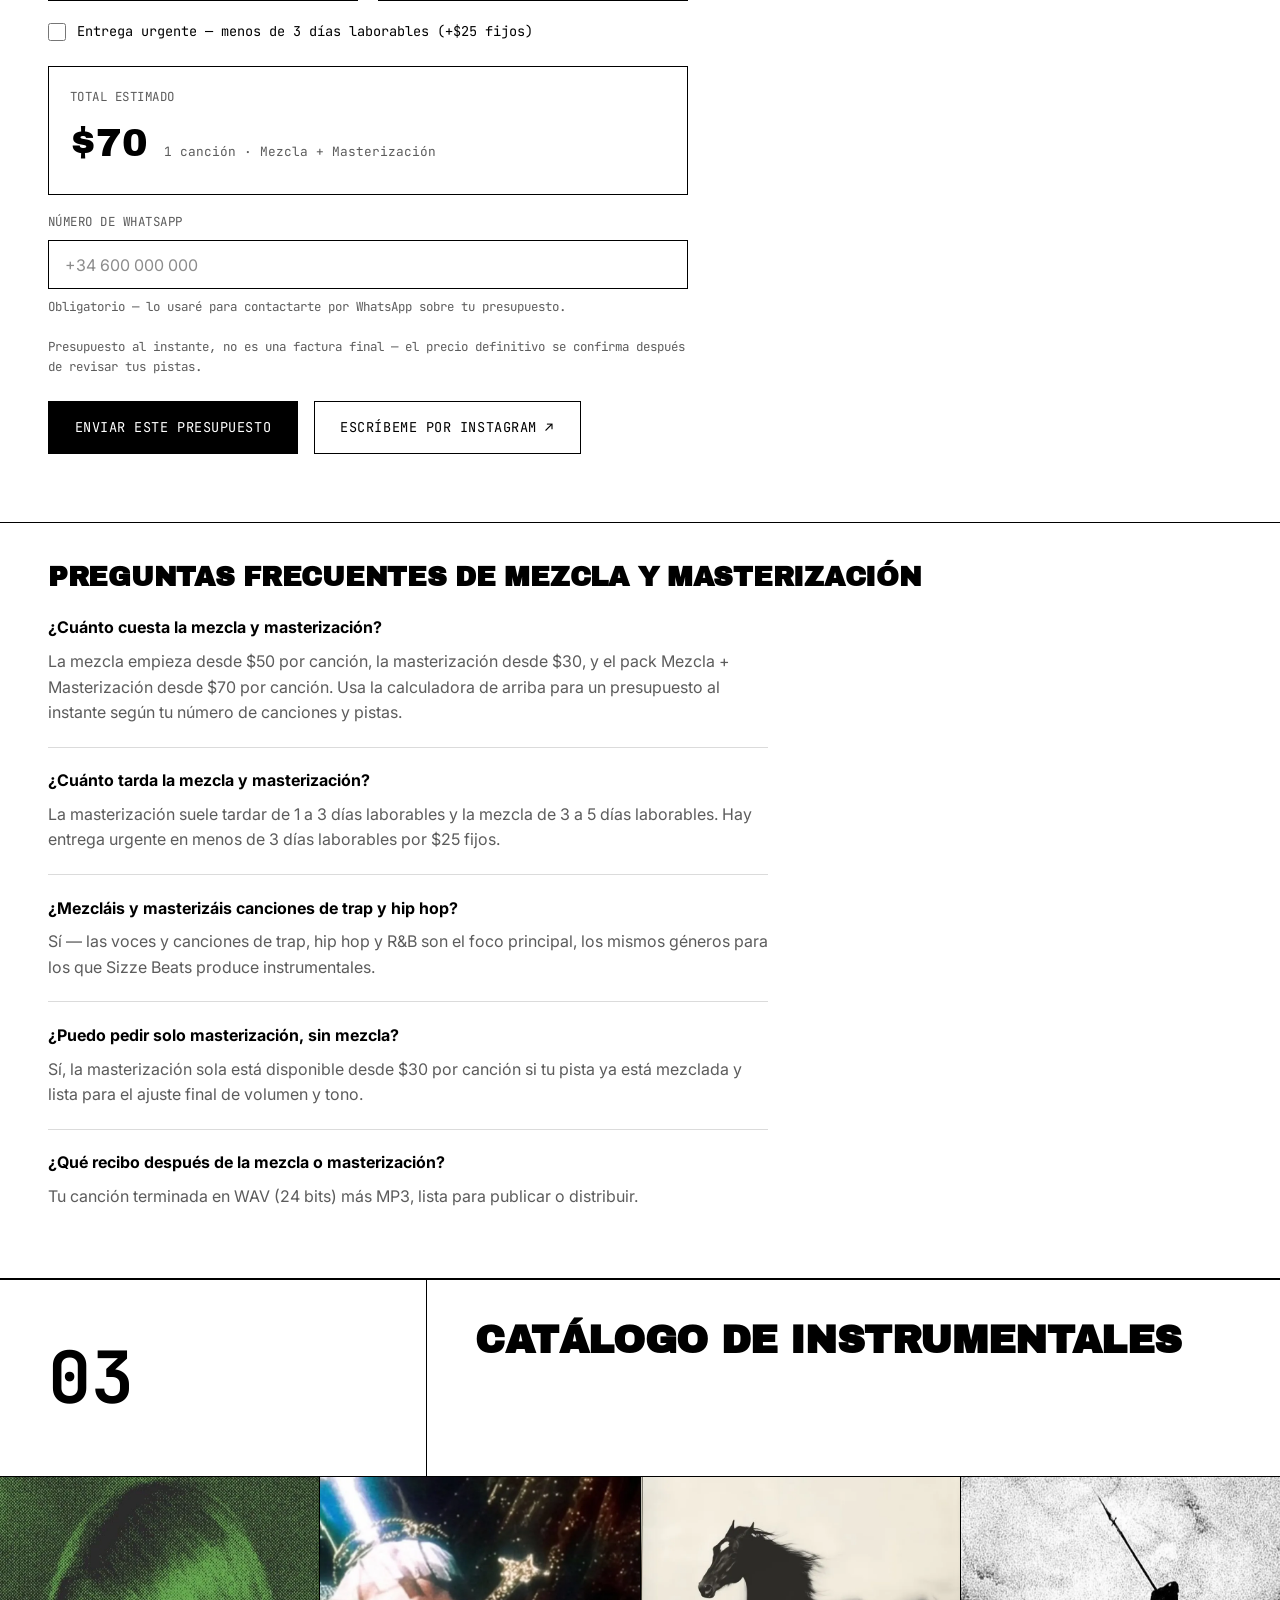
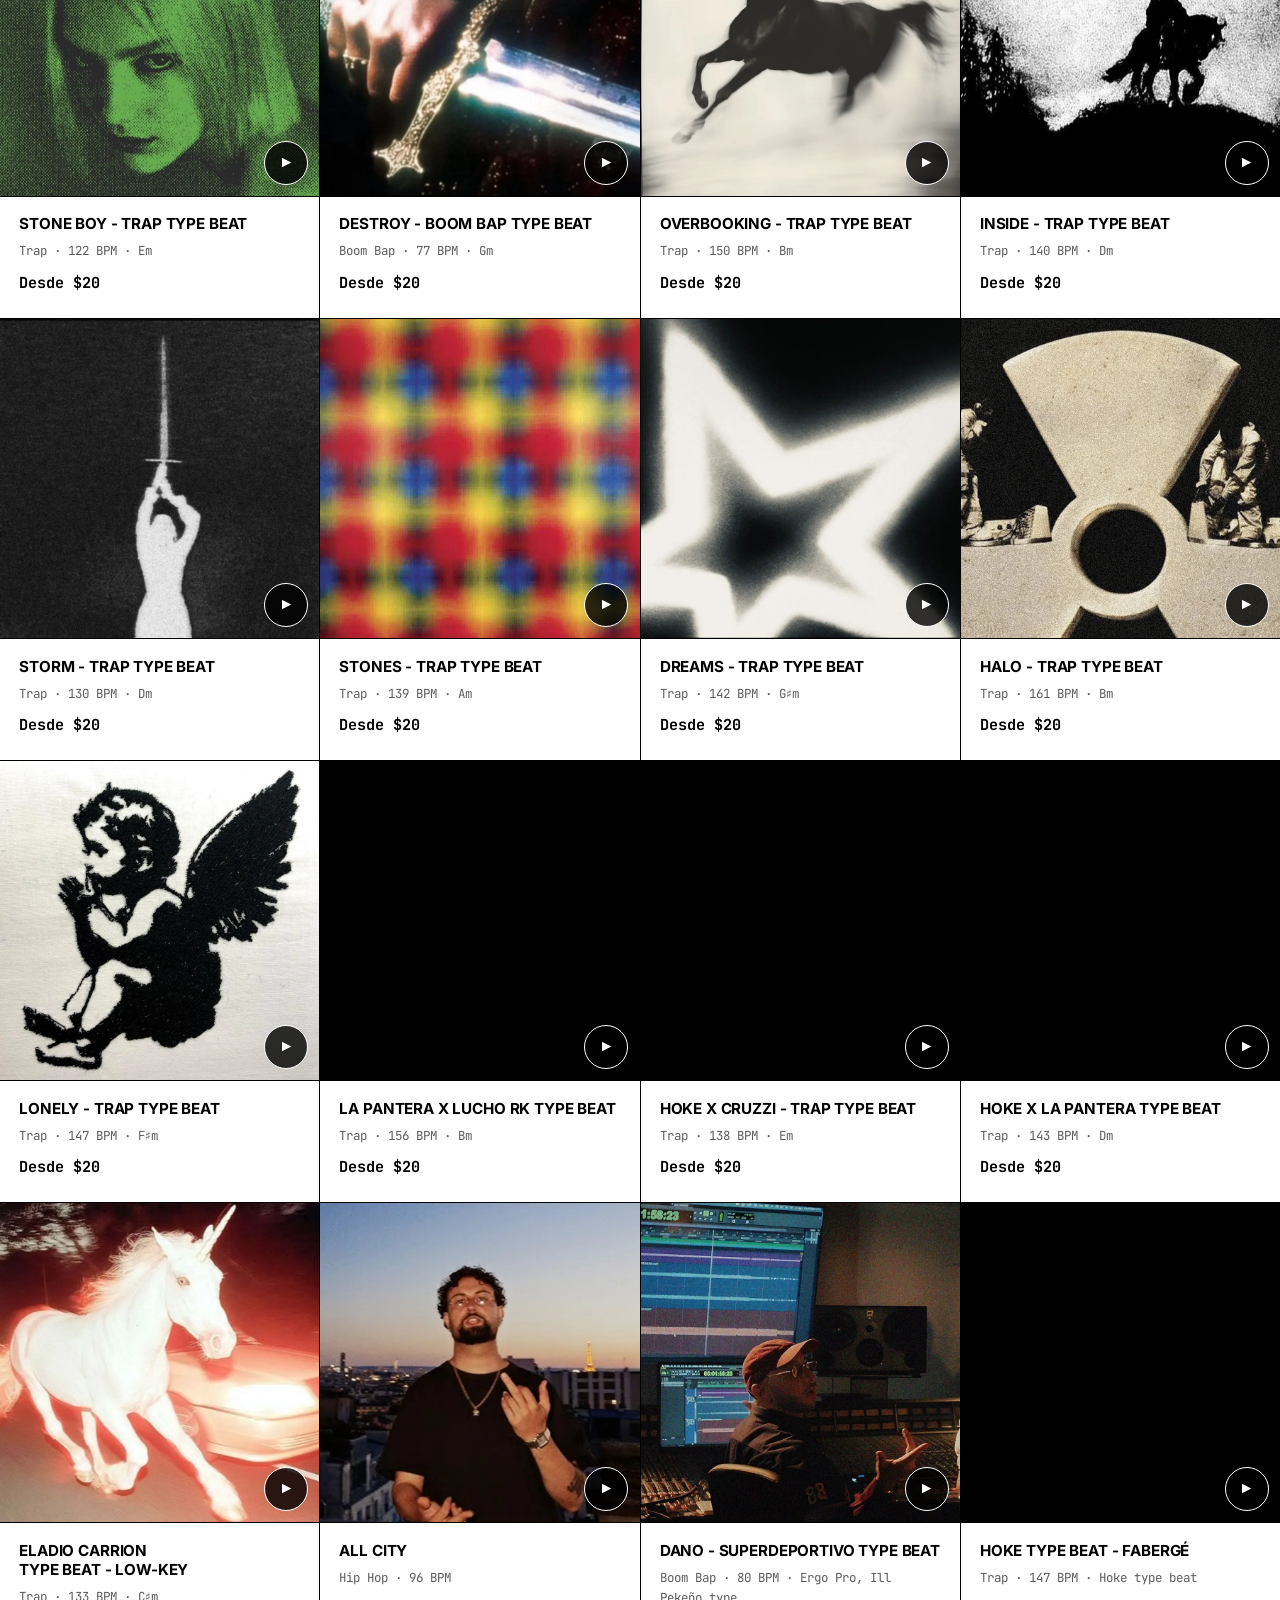
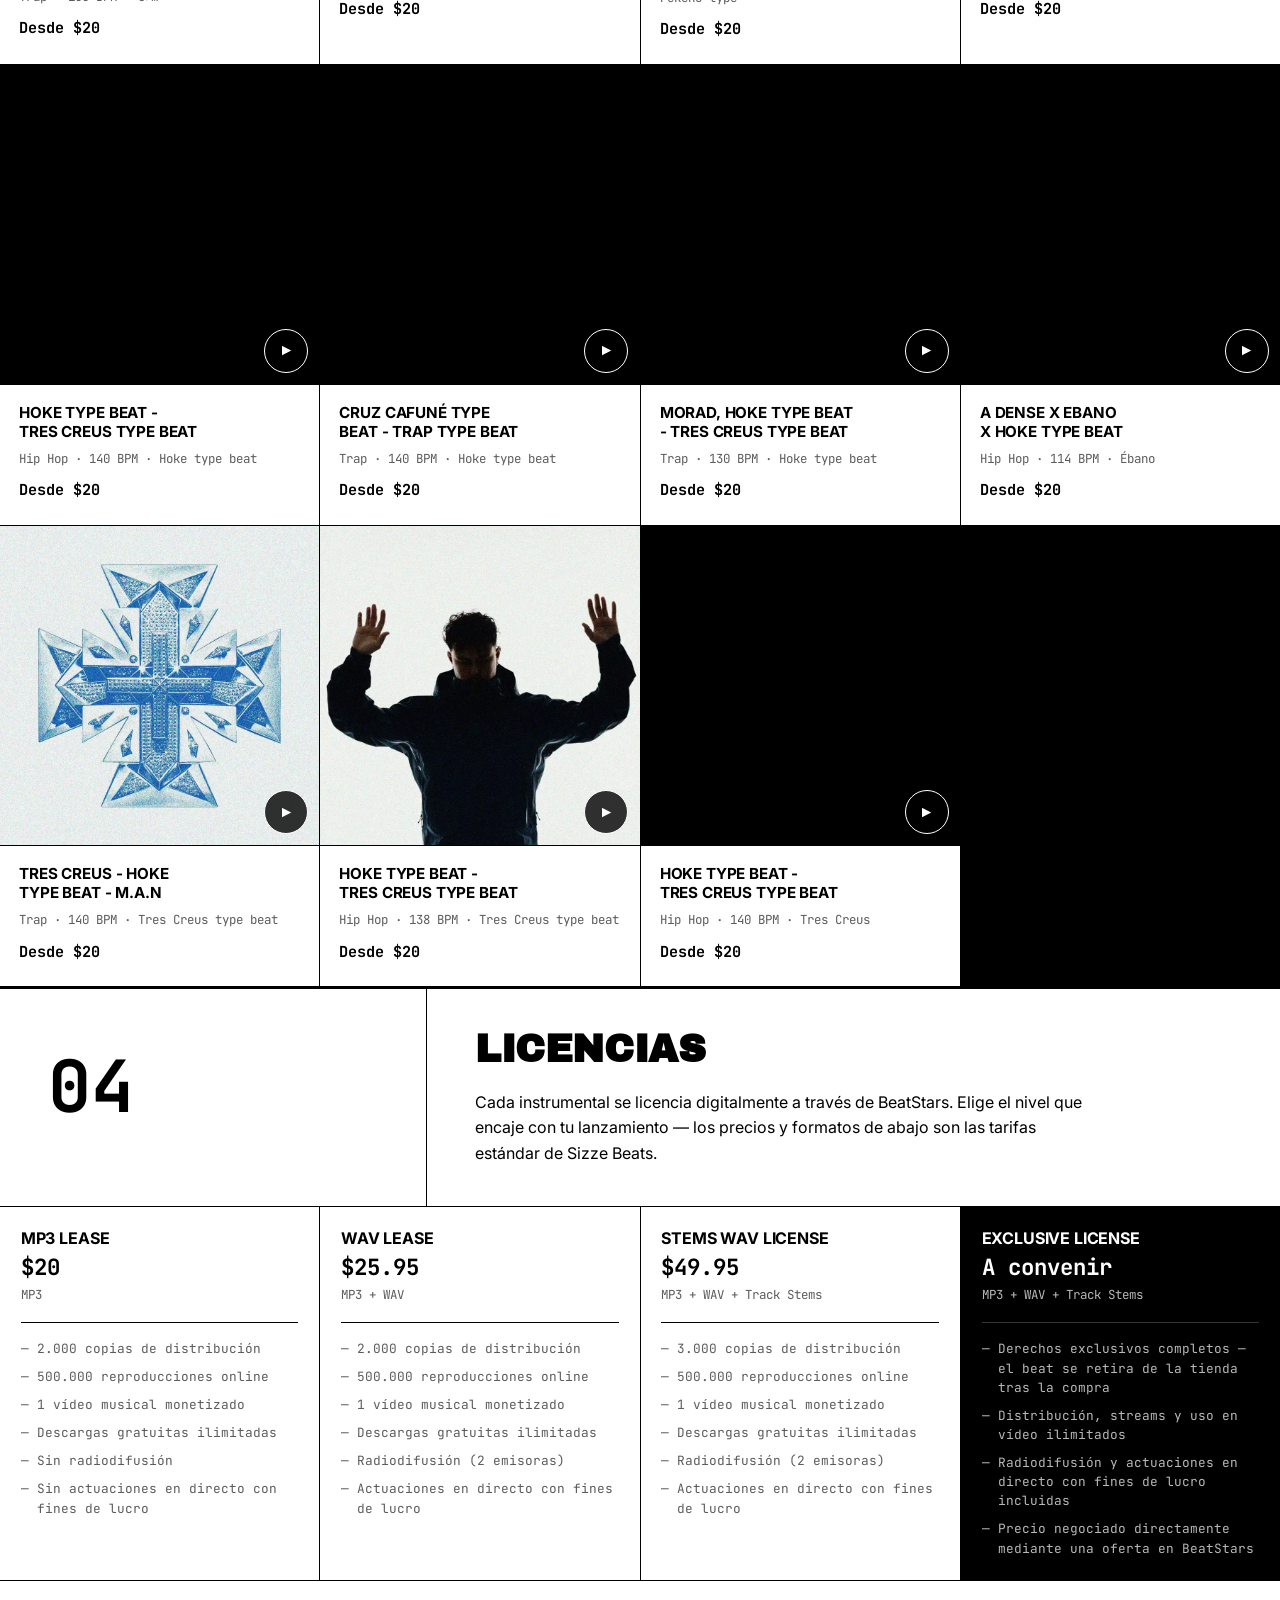
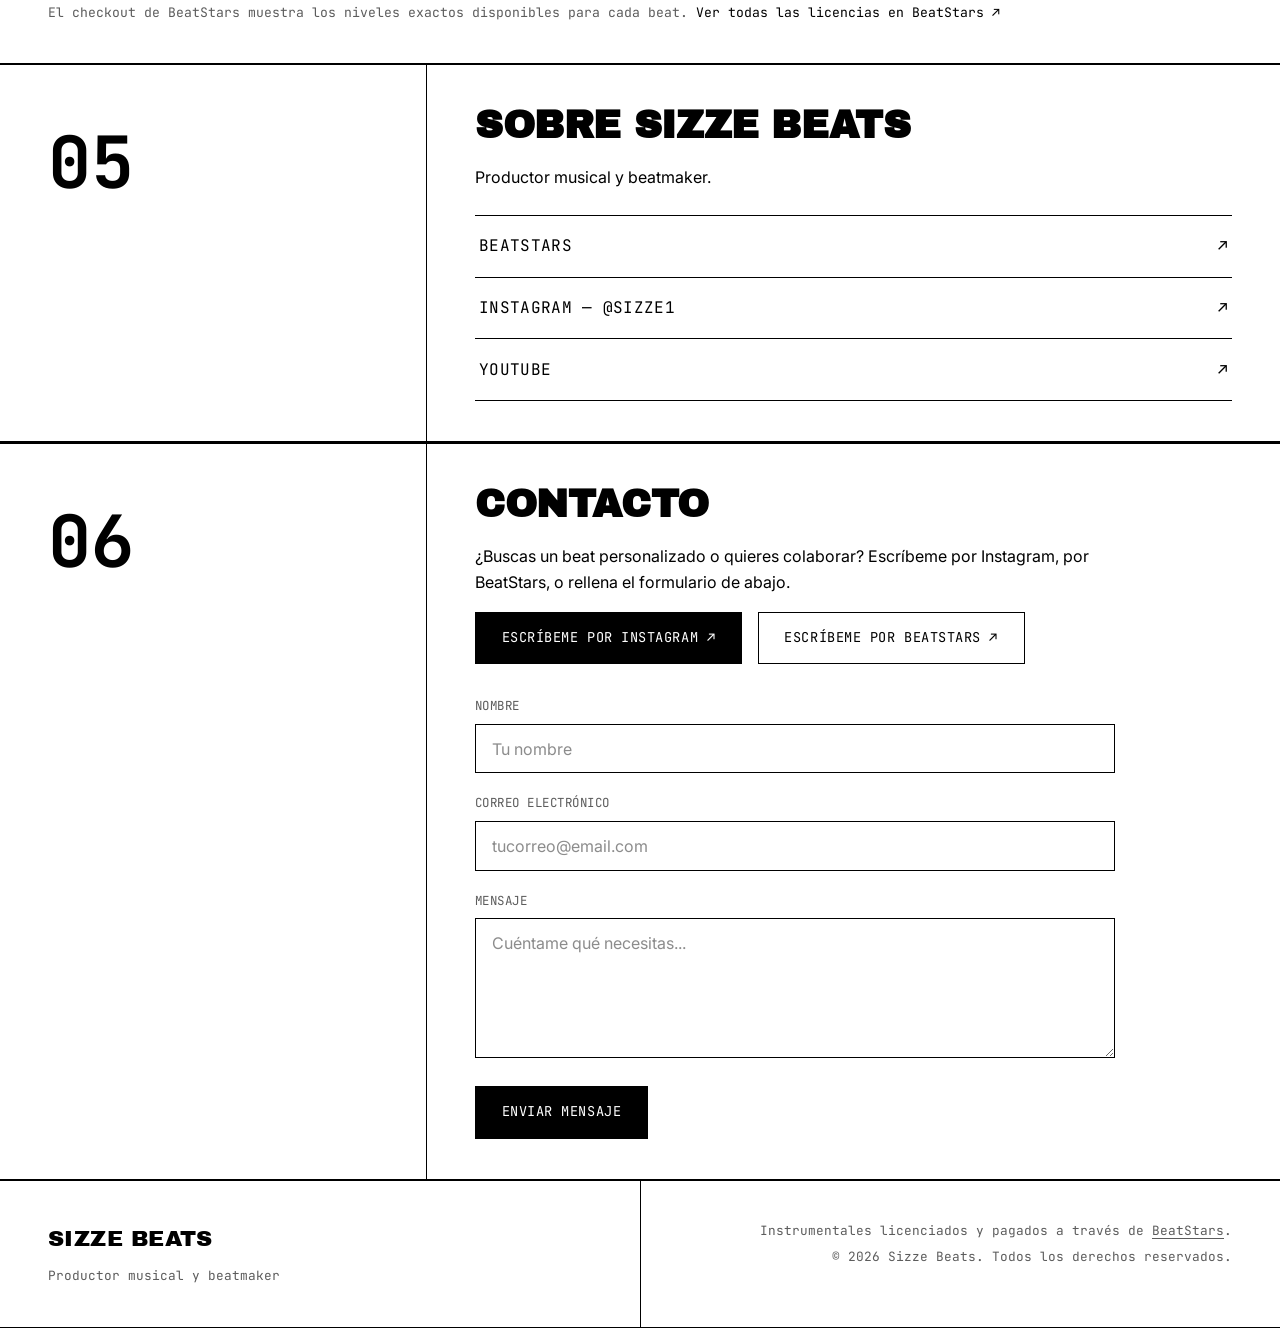
==== commit 81aca72d: "Añade 2 beats nuevos al catálogo: STONE BOY y DESTROY Co-Authored-By: Claude Sonnet 5 <noreply@anthr" ====
--- a/index.html
+++ b/index.html
@@ -74,6 +74,22 @@
   "name": "Catálogo de instrumentales de Sizze Beats",
   "itemListElement": [
     { "@type": "ListItem", "position": 1, "item": {
+      "@type": "Product", "name": "STONE BOY - Trap Type Beat",
+      "url": "https://www.beatstars.com/beat/stone-boy-trap-type-beat-26284307",
+      "image": "https://sizzebeats.com/assets/img/23-stone-boy.webp",
+      "brand": { "@type": "Brand", "name": "Sizze Beats" },
+      "category": "Instrumental de trap (type beat)",
+      "offers": { "@type": "Offer", "price": "20", "priceCurrency": "USD", "availability": "https://schema.org/InStock", "url": "https://www.beatstars.com/beat/stone-boy-trap-type-beat-26284307" }
+    }},
+    { "@type": "ListItem", "position": 2, "item": {
+      "@type": "Product", "name": "DESTROY - Boom Bap Type Beat",
+      "url": "https://www.beatstars.com/beat/destroy-boom-bap-type-beat-26277238",
+      "image": "https://sizzebeats.com/assets/img/24-destroy.webp",
+      "brand": { "@type": "Brand", "name": "Sizze Beats" },
+      "category": "Instrumental de boom bap (type beat)",
+      "offers": { "@type": "Offer", "price": "20", "priceCurrency": "USD", "availability": "https://schema.org/InStock", "url": "https://www.beatstars.com/beat/destroy-boom-bap-type-beat-26277238" }
+    }},
+    { "@type": "ListItem", "position": 3, "item": {
       "@type": "Product", "name": "OVERBOOKING - Trap Type Beat",
       "url": "https://www.beatstars.com/beat/overbooking-trap-type-beat-26270212",
       "image": "https://sizzebeats.com/assets/img/22-overbooking.webp",
@@ -81,7 +97,7 @@
       "category": "Instrumental de trap (type beat)",
       "offers": { "@type": "Offer", "price": "20", "priceCurrency": "USD", "availability": "https://schema.org/InStock", "url": "https://www.beatstars.com/beat/overbooking-trap-type-beat-26270212" }
     }},
-    { "@type": "ListItem", "position": 2, "item": {
+    { "@type": "ListItem", "position": 4, "item": {
       "@type": "Product", "name": "INSIDE - Trap Type Beat",
       "url": "https://www.beatstars.com/beat/inside-trap-type-beat-26258078",
       "image": "https://sizzebeats.com/assets/img/21-inside.webp",
@@ -89,7 +105,7 @@
       "category": "Instrumental de trap (type beat)",
       "offers": { "@type": "Offer", "price": "20", "priceCurrency": "USD", "availability": "https://schema.org/InStock", "url": "https://www.beatstars.com/beat/inside-trap-type-beat-26258078" }
     }},
-    { "@type": "ListItem", "position": 3, "item": {
+    { "@type": "ListItem", "position": 5, "item": {
       "@type": "Product", "name": "STORM - Trap Type Beat",
       "url": "https://www.beatstars.com/beat/storm-trap-type-beat-26252599",
       "image": "https://sizzebeats.com/assets/img/20-storm.webp",
@@ -97,7 +113,7 @@
       "category": "Instrumental de trap (type beat)",
       "offers": { "@type": "Offer", "price": "20", "priceCurrency": "USD", "availability": "https://schema.org/InStock", "url": "https://www.beatstars.com/beat/storm-trap-type-beat-26252599" }
     }},
-    { "@type": "ListItem", "position": 4, "item": {
+    { "@type": "ListItem", "position": 6, "item": {
       "@type": "Product", "name": "STONES - Trap Type Beat",
       "url": "https://www.beatstars.com/beat/stones-trap-type-beat-26252576",
       "image": "https://sizzebeats.com/assets/img/19-stones.webp",
@@ -105,7 +121,7 @@
       "category": "Instrumental de trap (type beat)",
       "offers": { "@type": "Offer", "price": "20", "priceCurrency": "USD", "availability": "https://schema.org/InStock", "url": "https://www.beatstars.com/beat/stones-trap-type-beat-26252576" }
     }},
-    { "@type": "ListItem", "position": 5, "item": {
+    { "@type": "ListItem", "position": 7, "item": {
       "@type": "Product", "name": "DREAMS - Trap Type Beat",
       "url": "https://www.beatstars.com/beat/dreams-trap-type-beat-26238528",
       "image": "https://sizzebeats.com/assets/img/18-dreams.webp",
@@ -113,7 +129,7 @@
       "category": "Instrumental de trap (type beat)",
       "offers": { "@type": "Offer", "price": "20", "priceCurrency": "USD", "availability": "https://schema.org/InStock", "url": "https://www.beatstars.com/beat/dreams-trap-type-beat-26238528" }
     }},
-    { "@type": "ListItem", "position": 6, "item": {
+    { "@type": "ListItem", "position": 8, "item": {
       "@type": "Product", "name": "HALO - Trap Type Beat",
       "url": "https://www.beatstars.com/beat/halo-trap-type-beat-26236461",
       "image": "https://sizzebeats.com/assets/img/16-halo.webp",
@@ -121,7 +137,7 @@
       "category": "Instrumental de trap (type beat)",
       "offers": { "@type": "Offer", "price": "20", "priceCurrency": "USD", "availability": "https://schema.org/InStock", "url": "https://www.beatstars.com/beat/halo-trap-type-beat-26236461" }
     }},
-    { "@type": "ListItem", "position": 7, "item": {
+    { "@type": "ListItem", "position": 9, "item": {
       "@type": "Product", "name": "LONELY - Trap Type Beat",
       "url": "https://www.beatstars.com/beat/lonely-trap-type-beat-26233287",
       "image": "https://sizzebeats.com/assets/img/17-lonely.webp",
@@ -129,7 +145,7 @@
       "category": "Instrumental de trap (type beat)",
       "offers": { "@type": "Offer", "price": "20", "priceCurrency": "USD", "availability": "https://schema.org/InStock", "url": "https://www.beatstars.com/beat/lonely-trap-type-beat-26233287" }
     }},
-    { "@type": "ListItem", "position": 8, "item": {
+    { "@type": "ListItem", "position": 10, "item": {
       "@type": "Product", "name": "LA PANTERA X LUCHO RK TYPE BEAT",
       "url": "https://www.beatstars.com/beat/la-pantera-x-lucho-rk-type-beat-26232632",
       "image": "https://sizzebeats.com/assets/img/15-la-pantera-lucho-rk.webp",
@@ -137,7 +153,7 @@
       "category": "Instrumental de trap (type beat)",
       "offers": { "@type": "Offer", "price": "20", "priceCurrency": "USD", "availability": "https://schema.org/InStock", "url": "https://www.beatstars.com/beat/la-pantera-x-lucho-rk-type-beat-26232632" }
     }},
-    { "@type": "ListItem", "position": 9, "item": {
+    { "@type": "ListItem", "position": 11, "item": {
       "@type": "Product", "name": "HOKE x CRUZZI - Trap Type Beat",
       "url": "https://www.beatstars.com/beat/hoke-x-cruzzi-trap-type-beat-26226217",
       "image": "https://sizzebeats.com/assets/img/14-hoke-cruzzi.webp",
@@ -145,7 +161,7 @@
       "category": "Instrumental de trap (type beat)",
       "offers": { "@type": "Offer", "price": "20", "priceCurrency": "USD", "availability": "https://schema.org/InStock", "url": "https://www.beatstars.com/beat/hoke-x-cruzzi-trap-type-beat-26226217" }
     }},
-    { "@type": "ListItem", "position": 10, "item": {
+    { "@type": "ListItem", "position": 12, "item": {
       "@type": "Product", "name": "Hoke x La Pantera Type Beat",
       "url": "https://www.beatstars.com/beat/hoke-x-la-pantera-type-beat-26221655",
       "image": "https://sizzebeats.com/assets/img/13-hoke-la-pantera.webp",
@@ -153,7 +169,7 @@
       "category": "Instrumental de trap (type beat)",
       "offers": { "@type": "Offer", "price": "20", "priceCurrency": "USD", "availability": "https://schema.org/InStock", "url": "https://www.beatstars.com/beat/hoke-x-la-pantera-type-beat-26221655" }
     }},
-    { "@type": "ListItem", "position": 11, "item": {
+    { "@type": "ListItem", "position": 13, "item": {
       "@type": "Product", "name": "ELADIO CARRION TYPE BEAT - Low-Key",
       "url": "https://www.beatstars.com/beat/eladio-carrion-type-beat-low-key-26215294",
       "image": "https://sizzebeats.com/assets/img/01-eladio-carrion-low-key.webp",
@@ -161,7 +177,7 @@
       "category": "Instrumental de trap (type beat)",
       "offers": { "@type": "Offer", "price": "20", "priceCurrency": "USD", "availability": "https://schema.org/InStock", "url": "https://www.beatstars.com/beat/eladio-carrion-type-beat-low-key-26215294" }
     }},
-    { "@type": "ListItem", "position": 12, "item": {
+    { "@type": "ListItem", "position": 14, "item": {
       "@type": "Product", "name": "ALL CITY",
       "url": "https://www.beatstars.com/beat/all-city-26210075",
       "image": "https://sizzebeats.com/assets/img/02-all-city.webp",
@@ -169,7 +185,7 @@
       "category": "Instrumental de hip hop (type beat)",
       "offers": { "@type": "Offer", "price": "20", "priceCurrency": "USD", "availability": "https://schema.org/InStock", "url": "https://www.beatstars.com/beat/all-city-26210075" }
     }},
-    { "@type": "ListItem", "position": 13, "item": {
+    { "@type": "ListItem", "position": 15, "item": {
       "@type": "Product", "name": "DANO - SUPERDEPORTIVO TYPE BEAT - Ergo Pro, Ill Pekeño Type",
       "url": "https://www.beatstars.com/beat/dano-superdeportivo-type-beat-ergo-pro-ill-pekeno-type-21997369",
       "image": "https://sizzebeats.com/assets/img/04-dano-superdeportivo.webp",
@@ -177,7 +193,7 @@
       "category": "Instrumental de boom bap (type beat)",
       "offers": { "@type": "Offer", "price": "20", "priceCurrency": "USD", "availability": "https://schema.org/InStock", "url": "https://www.beatstars.com/beat/dano-superdeportivo-type-beat-ergo-pro-ill-pekeno-type-21997369" }
     }},
-    { "@type": "ListItem", "position": 14, "item": {
+    { "@type": "ListItem", "position": 16, "item": {
       "@type": "Product", "name": "Hoke Type Beat - Fabergé",
       "url": "https://www.beatstars.com/beat/hoke-type-beat-faberge-21961657",
       "image": "https://sizzebeats.com/assets/img/05-hoke-faberge.webp",
@@ -185,7 +201,7 @@
       "category": "Instrumental de trap (type beat)",
       "offers": { "@type": "Offer", "price": "20", "priceCurrency": "USD", "availability": "https://schema.org/InStock", "url": "https://www.beatstars.com/beat/hoke-type-beat-faberge-21961657" }
     }},
-    { "@type": "ListItem", "position": 15, "item": {
+    { "@type": "ListItem", "position": 17, "item": {
       "@type": "Product", "name": "HOKE TYPE BEAT - TRES CREUS TYPE BEAT",
       "url": "https://www.beatstars.com/beat/hoke-type-beat-tres-creus-type-beat-21744253",
       "image": "https://sizzebeats.com/assets/img/06-hoke-tres-creus-21744253.webp",
@@ -193,7 +209,7 @@
       "category": "Instrumental de hip hop (type beat)",
       "offers": { "@type": "Offer", "price": "20", "priceCurrency": "USD", "availability": "https://schema.org/InStock", "url": "https://www.beatstars.com/beat/hoke-type-beat-tres-creus-type-beat-21744253" }
     }},
-    { "@type": "ListItem", "position": 16, "item": {
+    { "@type": "ListItem", "position": 18, "item": {
       "@type": "Product", "name": "CRUZ CAFUNÉ TYPE BEAT - TRAP TYPE BEAT",
       "url": "https://www.beatstars.com/beat/cruz-cafune-type-beat-trap-type-beat-21730112",
       "image": "https://sizzebeats.com/assets/img/07-cruz-cafune.webp",
@@ -201,7 +217,7 @@
       "category": "Instrumental de trap (type beat)",
       "offers": { "@type": "Offer", "price": "20", "priceCurrency": "USD", "availability": "https://schema.org/InStock", "url": "https://www.beatstars.com/beat/cruz-cafune-type-beat-trap-type-beat-21730112" }
     }},
-    { "@type": "ListItem", "position": 17, "item": {
+    { "@type": "ListItem", "position": 19, "item": {
       "@type": "Product", "name": "MORAD, HOKE TYPE BEAT - TRES CREUS TYPE BEAT",
       "url": "https://www.beatstars.com/beat/morad-hoke-type-beat-tres-creus-type-beat-21550206",
       "image": "https://sizzebeats.com/assets/img/08-morad-hoke.webp",
@@ -209,7 +225,7 @@
       "category": "Instrumental de trap (type beat)",
       "offers": { "@type": "Offer", "price": "20", "priceCurrency": "USD", "availability": "https://schema.org/InStock", "url": "https://www.beatstars.com/beat/morad-hoke-type-beat-tres-creus-type-beat-21550206" }
     }},
-    { "@type": "ListItem", "position": 18, "item": {
+    { "@type": "ListItem", "position": 20, "item": {
       "@type": "Product", "name": "A Dense x Ebano x Hoke Type Beat",
       "url": "https://www.beatstars.com/beat/a-dense-x-ebano-x-hoke-type-beat-21249584",
       "image": "https://sizzebeats.com/assets/img/09-a-dense-ebano-hoke.webp",
@@ -217,7 +233,7 @@
       "category": "Instrumental de hip hop (type beat)",
       "offers": { "@type": "Offer", "price": "20", "priceCurrency": "USD", "availability": "https://schema.org/InStock", "url": "https://www.beatstars.com/beat/a-dense-x-ebano-x-hoke-type-beat-21249584" }
     }},
-    { "@type": "ListItem", "position": 19, "item": {
+    { "@type": "ListItem", "position": 21, "item": {
       "@type": "Product", "name": "TRES CREUS - HOKE TYPE BEAT - M.A.N",
       "url": "https://www.beatstars.com/beat/tres-creus-hoke-type-beat-m-a-n-21190408",
       "image": "https://sizzebeats.com/assets/img/10-tres-creus-man.webp",
@@ -225,7 +241,7 @@
       "category": "Instrumental de trap (type beat)",
       "offers": { "@type": "Offer", "price": "20", "priceCurrency": "USD", "availability": "https://schema.org/InStock", "url": "https://www.beatstars.com/beat/tres-creus-hoke-type-beat-m-a-n-21190408" }
     }},
-    { "@type": "ListItem", "position": 20, "item": {
+    { "@type": "ListItem", "position": 22, "item": {
       "@type": "Product", "name": "HOKE TYPE BEAT - Tres Creus Type Beat",
       "url": "https://www.beatstars.com/beat/hoke-type-beat-tres-creus-type-beat-21051591",
       "image": "https://sizzebeats.com/assets/img/11-hoke-tres-creus-21051591.webp",
@@ -233,7 +249,7 @@
       "category": "Instrumental de hip hop (type beat)",
       "offers": { "@type": "Offer", "price": "20", "priceCurrency": "USD", "availability": "https://schema.org/InStock", "url": "https://www.beatstars.com/beat/hoke-type-beat-tres-creus-type-beat-21051591" }
     }},
-    { "@type": "ListItem", "position": 21, "item": {
+    { "@type": "ListItem", "position": 23, "item": {
       "@type": "Product", "name": "HOKE TYPE BEAT- Tres Creus Type Beat",
       "url": "https://www.beatstars.com/beat/hoke-type-beat-tres-creus-type-beat-21029337",
       "image": "https://sizzebeats.com/assets/img/12-hoke-tres-creus-21029337.webp",
@@ -495,6 +511,32 @@
 
     <div class="catalog-grid">
 
+      <article class="beat-card" data-beat-id="26284307" data-beat-title="STONE BOY - Trap Type Beat">
+        <div class="beat-cover">
+          <img src="assets/img/23-stone-boy.webp" alt="Portada de STONE BOY - Trap Type Beat, de Sizze Beats" loading="lazy" decoding="async" width="900" height="900">
+          <button type="button" class="beat-play" data-beat-play aria-pressed="false" aria-label="Reproducir vista previa"><span class="beat-play-icon" aria-hidden="true">▶</span></button>
+        </div>
+        <a href="https://www.beatstars.com/beat/stone-boy-trap-type-beat-26284307" target="_blank" rel="noopener" class="beat-meta">
+          <h3>STONE BOY - Trap Type Beat</h3>
+          <p class="beat-tags">Trap · 122 BPM · Em</p>
+          <p class="beat-price">Desde $20</p>
+        </a>
+        <div class="beat-player" data-beat-player hidden></div>
+      </article>
+
+      <article class="beat-card" data-beat-id="26277238" data-beat-title="DESTROY - Boom Bap Type Beat">
+        <div class="beat-cover">
+          <img src="assets/img/24-destroy.webp" alt="Portada de DESTROY - Boom Bap Type Beat, de Sizze Beats" loading="lazy" decoding="async" width="900" height="900">
+          <button type="button" class="beat-play" data-beat-play aria-pressed="false" aria-label="Reproducir vista previa"><span class="beat-play-icon" aria-hidden="true">▶</span></button>
+        </div>
+        <a href="https://www.beatstars.com/beat/destroy-boom-bap-type-beat-26277238" target="_blank" rel="noopener" class="beat-meta">
+          <h3>DESTROY - Boom Bap Type Beat</h3>
+          <p class="beat-tags">Boom Bap · 77 BPM · Gm</p>
+          <p class="beat-price">Desde $20</p>
+        </a>
+        <div class="beat-player" data-beat-player hidden></div>
+      </article>
+
       <article class="beat-card" data-beat-id="26270212" data-beat-title="OVERBOOKING - Trap Type Beat">
         <div class="beat-cover">
           <img src="assets/img/22-overbooking.webp" alt="Portada de OVERBOOKING - Trap Type Beat, de Sizze Beats" loading="lazy" decoding="async" width="900" height="900">
